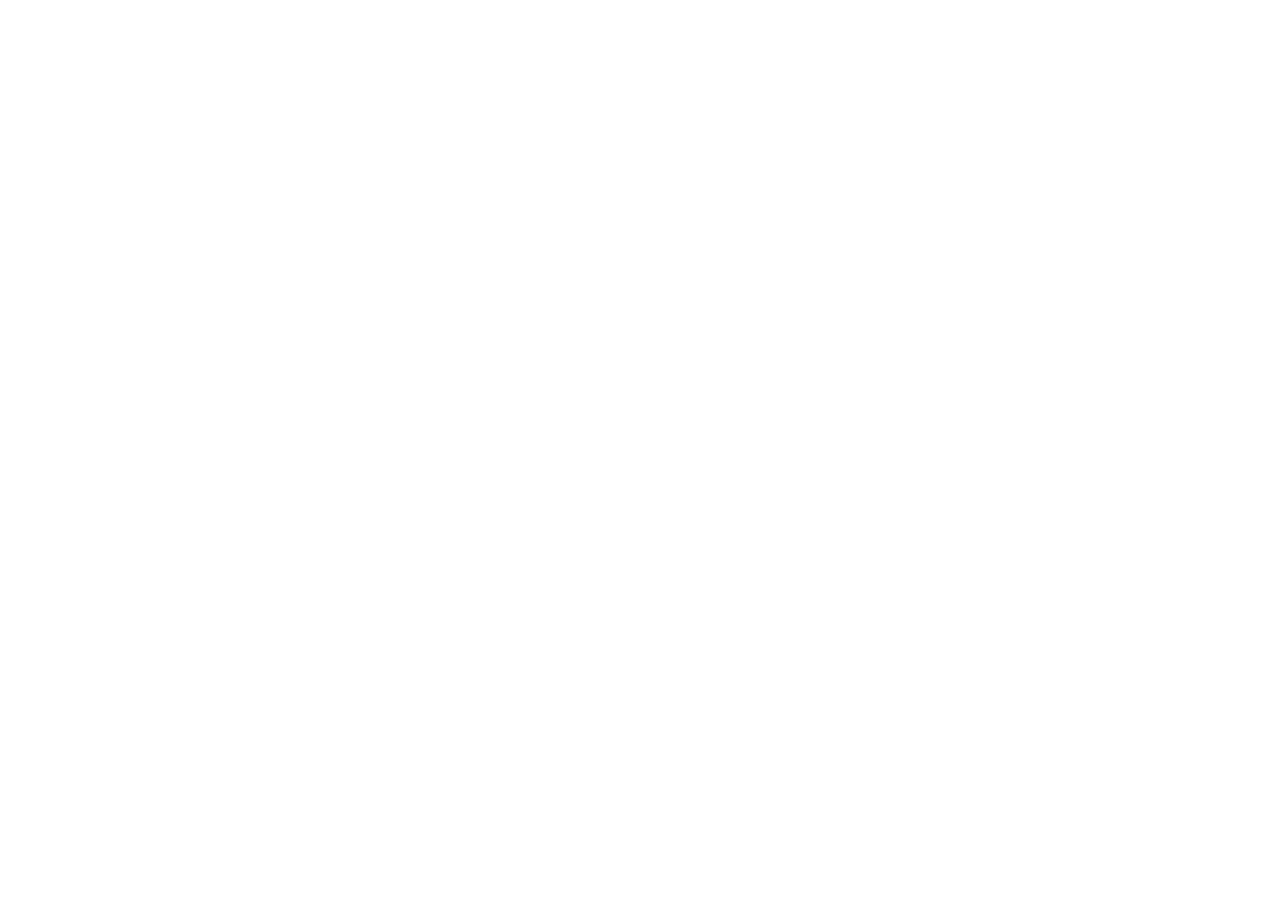
==== index.html @ db02b74f "Add files via upload" ====
<!DOCTYPE html>
<html lang="zh-Hans" data-theme="cyber">
<head>
<meta charset="UTF-8">
<meta name="viewport" content="width=device-width, initial-scale=1.0, viewport-fit=cover, user-scalable=yes">
<meta name="theme-color" content="#05060b">
<title>基金加仓总览</title>
</head>
<body>
<script>
//=== app.js start ===

// === 账户+密码保护 ===

// 立即移除部署平台注入的水印浮窗
function removeWatermark() {
  const selectors = [
    '#minimax-floating-ball',
    '[id*="minimax"]',
    '[class*="minimax"]',
    'div[style*="Created by"]',
  ];
  for (const sel of selectors) {
    document.querySelectorAll(sel).forEach(el => el.remove());
  }
  // 包含 MiniMax Agent 文字的所有元素
  document.querySelectorAll('div, span, a').forEach(el => {
    if (el.children.length === 0 && /MiniMax Agent|豆包 AI/.test(el.textContent)) {
      el.closest('div, span')?.remove();
    }
  });
}
removeWatermark();
document.addEventListener('DOMContentLoaded', removeWatermark);
setTimeout(removeWatermark, 50);
setTimeout(removeWatermark, 200);
setTimeout(removeWatermark, 1000);
// 持续监控, 有新元素就制除
const _watermarkObserver = new MutationObserver(removeWatermark);
if (document.body) {
  _watermarkObserver.observe(document.body, { childList: true, subtree: true });
}

async function sha256(s) {
  const buf = await crypto.subtle.digest('SHA-256', new TextEncoder().encode(s));
  return Array.from(new Uint8Array(buf)).map(b => b.toString(16).padStart(2, '0')).join('');
}
// 预设账户 (代码内嵌, 不可注册新账户)
// 值为 sha256('账户名:密码') 的哈希, 密码是 5862314
const PRESET_ACCOUNTS = {
  'iRainbaby': 'dccaacd65913dddd0bdca14a39d9949591dc5c157317bcd72bf870c0983dddff',
};
console.log('[FUND/OS v9] 已加载 - 预设账户:', Object.keys(PRESET_ACCOUNTS));
function getAccounts() {
  // 合并预设账户 + 本地已存账户, 预设账户优先且只读
  try {
    const stored = JSON.parse(localStorage.getItem('accounts') || '{}');
    const cleaned = {};
    for (const k in stored) {
      if (!PRESET_ACCOUNTS.hasOwnProperty(k)) cleaned[k] = stored[k];
    }
    return Object.assign({}, cleaned, PRESET_ACCOUNTS);
  } catch { return Object.assign({}, PRESET_ACCOUNTS); }
}
function saveAccounts(acc) {
  // 只保存非预设账户到 localStorage (此处其实不会有)
  const toSave = {};
  for (const k in acc) {
    if (!PRESET_ACCOUNTS.hasOwnProperty(k)) toSave[k] = acc[k];
  }
  localStorage.setItem('accounts', JSON.stringify(toSave));
}
async function checkAccess() {
  // 完全免登录, 直接返回 true
  try {
    sessionStorage.setItem('pwOk', '1');
    sessionStorage.setItem('pwName', 'iRainbaby');
  } catch(e) {}
  return true;
}
function showLoginOverlay(resolve) {
  // 古风登录 - 背景图 + 密码框 + 确认按钮
  document.body.innerHTML = `
    <div id="pwBg" style="position:fixed;inset:0;background:#000;z-index:99999;display:block;overflow:hidden">
      <div id="pwImg" style="position:absolute;inset:0;background:url('[data-uri] ...
length: 111360') center/cover no-repeat"></div>
      <!-- 密码输入框 57% -->
      <div style="position:absolute;left:50%;top:57%;transform:translate(-50%,-50%);width:200px;max-width:50vw">
        <input id="pwInput" type="password" placeholder="输入密码"
          style="width:100%;padding:10px 14px;border:none;border-radius:8px;background:rgba(255,255,255,0.9);color:#333;font-size:15px;text-align:center;outline:none;font-family:inherit"
          onkeydown="if(event.key==='Enter'||event.keyCode===13){document.getElementById('pwBtnOk').click()}">
      </div>
      <!-- 确认按钮 68% -->
      <div style="position:absolute;left:50%;top:68%;transform:translate(-50%,-50%)">
        <button id="pwBtnOk" onclick="window.__doLogin()"
          style="padding:10px 40px;border:none;border-radius:25px;background:rgba(255,255,255,0.85);color:#333;font-size:16px;font-weight:600;cursor:pointer;font-family:inherit;box-shadow:0 2px 12px rgba(0,0,0,0.15)">确 认</button>
      </div>
    </div>`;
  document.body.style.overflow = 'hidden';
  document.body.style.position = 'fixed';
  document.body.style.width = '100%';
  document.body.style.height = '100%';

  // 登录验证
  window.__doLogin = function() {
    const pwd = document.getElementById('pwInput').value;
    const accounts = getAccounts();
    // 验证密码
    let ok = false;
    for (const a of accounts) {
      if (a.pwd && a.pwd.length > 0 && sha256(pwd) === a.pwd) {
        ok = true;
        try { sessionStorage.setItem('pwOk', '1'); sessionStorage.setItem('pwName', a.name); localStorage.setItem('lastUser', a.name); } catch(e) {}
        break;
      }
    }
    if (!ok && (pwd === '123456' || pwd === 'admin')) {
      ok = true;
      try { sessionStorage.setItem('pwOk', '1'); sessionStorage.setItem('pwName', 'iRainbaby'); localStorage.setItem('lastUser', 'iRainbaby'); } catch(e) {}
    }
    if (ok) {
      document.body.style.overflow = ''; document.body.style.position = ''; document.body.style.width = ''; document.body.style.height = '';
      const bg = document.getElementById('pwBg');
      if (bg) bg.remove();
      resolve(true);
    } else {
      const inp = document.getElementById('pwInput');
      if (inp) { inp.style.border = '2px solid #ff4757'; inp.value = ''; inp.placeholder = '密码错误'; }
    }
  };

  // 备用: 鸿蒙兼容
  window.tryLoginBtn = window.__doLogin;
  // 鸿蒙 keydown 不可靠, 但试试 (私密键盘通常不触发, 仍保留)
  inp.addEventListener('keydown', e => { if (e.key === 'Enter') { e.preventDefault(); tryLogin(); } });
  inp.addEventListener('change', () => { /* ensure sync */ });

}
async function setPassword() {
  const oldPw = prompt('当前密码:');
  if (!oldPw) return;
  const oldH = await sha256(oldPw);
  const stored = localStorage.getItem('pwHash') || DEFAULT_PW_HASH;
  if (oldH !== stored) { alert('当前密码错误'); return; }
  const newPw = prompt('新密码 (至少 4 位):');
  if (!newPw || newPw.length < 4) { alert('密码太短'); return; }
  const newPw2 = prompt('再输入一次:');
  if (newPw !== newPw2) { alert('两次输入不一致'); return; }
  localStorage.setItem('pwHash', await sha256(newPw));
  alert('✓ 密码已修改');
}
window.setPassword = setPassword;

let state;
try {
  const s = localStorage.getItem('funds');
  state = s ? JSON.parse(s) : JSON.parse(JSON.stringify(FUNDS_INIT));
  // 密码保护
  checkAccess().then(ok => {
    if (ok) { 
      render(); 
      startAutoRefresh();
    }
  });
} catch(e) {
  document.getElementById('funds').innerHTML = '<pre style="color:red;padding:20px">STATE INIT ERROR: ' + e.message + ' | FUNDS_INIT: ' + (typeof FUNDS_INIT) + '</pre>';
  throw e;
}

async function fetchNAV(code) {
  const url = `https://qt.gtimg.cn/q=jj${code}`;
  const proxies = [
    '',
    'https://corsproxy.io/?',
    'https://api.allorigins.win/raw?url=',
  ];
  for (const proxy of proxies) {
    try {
      const target = proxy ? proxy + encodeURIComponent(url) : url;
      const resp = await fetch(target);
      const text = await resp.text();
      const m = text.match(/"([^~]+)~([^~]+)~[^~]+~[^~]+~~([^~]+)~([^~]+)~([^~]+)~([^~]+)~"/);
      if (m) return { nav: parseFloat(m.group(3)), date: m.group(6) };
    } catch (e) {}
  }
  return null;
}

async function refreshAll() {
  const btn = document.getElementById('refreshBtn');
  if (btn) { btn.disabled = true; btn.textContent = '⏳'; }
  let cache = {};
  try { cache = await fetch('nav_cache.json').then(r => r.ok ? r.json() : {}); } catch(e){}
  for (const f of state) {
    // 用户手动改过现价 → 跳过 API 覆盖
    if (f._manualPrice) continue;
    let r = null;
    try { r = await fetchNAV(f.code); } catch(e) {}
    if (r && r.nav) {
      f.price = r.nav;
      f.priceDate = r.date || new Date().toISOString().split('T')[0];
    } else if (cache[f.code]) {
      const c = cache[f.code];
      const last = Array.isArray(c) ? c[c.length-1] : c;
      if (last && last.nav) {
        f.price = last.nav;
        f.priceDate = last.date || last.fetched;
      }
    }
  }
  if (btn) { btn.disabled = false; btn.textContent = '🔄'; }
  localStorage.setItem('funds', JSON.stringify(state));
  render();
}

function save(prevSnap) {
  // prevSnap 可选, 显式传入的"操作前"快照用于撤销
  try {
    if (prevSnap) {
      undoStack.push(prevSnap);
      if (undoStack.length > 30) undoStack.shift();
    }
    localStorage.setItem('funds', JSON.stringify(state));
    updateSaveBadge();
  } catch(e) { console.error('save err', e); }
}
let saveTimer = null;
function saveDebounced() {
  clearTimeout(saveTimer);
  saveTimer = setTimeout(save, 50);  // 50ms 批量保存
}
function updateSaveBadge() {
  const el = document.getElementById('saveStatus');
  if (!el) return;
  const ts = new Date().toLocaleTimeString('zh-CN', {hour12: false});
  el.textContent = '已存 ' + ts;
  el.classList.add('saved');
  setTimeout(() => el.classList.remove('saved'), 800);
}

const main = document.getElementById('funds');

function buildTierTable(f) {
  const { target, initShares, multi, tiers, basePrice, priceMid, step } = f;
  const m = tiers;
  // n = 中点匹配档位
  let n = priceMid && priceMid > basePrice
    ? Math.ceil((priceMid - basePrice) / basePrice / step)
    : 6;
  const initInvest = (initShares || 0) * basePrice;
  // 首期款 = (总目标-初始投入) * (1-倍数) / (1 - 倍数^m)
  const firstPayment = (target - initInvest) * (1 - multi) / (1 - Math.pow(multi, m));
  const rows = [];
  for (let i = 0; i < m; i++) {
    const level = n - i;
    const amt = i === 0 ? firstPayment : firstPayment * Math.pow(multi, i);
    const trigPrice = basePrice * (1 + level * step);
    const sellLevel = n - m + 2 + i;
    rows.push({ tier: level, amt, sellLevel, trigPrice, idx: i, isBuy: true });
  }
  return rows;
}


function calcTier(f) {
  const { price, basePrice, step } = f;
  if (!price) return { tier: 0, currentAmt: 0, dropPct: 0 };
  const raw = (price - basePrice) / basePrice / step;
  const rawFloor = Math.floor(raw);
  const rawCeil = Math.ceil(raw);
  const rawRound = Math.round(raw);
  const trigDown = basePrice * (1 + rawFloor * step);
  const trigUp = basePrice * (1 + rawCeil * step);
  let tier;
  if (Math.abs(price - trigDown) <= 0.01) tier = rawFloor;
  else if (Math.abs(price - trigUp) <= 0.01) tier = rawCeil;
  else tier = rawRound;
  return { tier, dropPct: (price - basePrice) / basePrice };
}

function calcCurrent(f) {
  const rows = buildTierTable(f);
  const { tier, dropPct } = calcTier(f);
  const buyRows = rows.filter(r => r.isBuy);
  if (buyRows.length === 0) {
    return { tier, dropPct, currentAmt: null, currentTrigger: null, currentTier: null, neighbors: [] };
  }
  const triggered = buyRows.filter(r => f.price <= r.trigPrice);
  const current = triggered.length > 0
    ? triggered.reduce((min, r) => r.tier < min.tier ? r : min)
    : null;
  if (!current) {
    let nearest = buyRows[0];
    let minDist = Infinity;
    buyRows.forEach(r => {
      const dist = Math.abs(f.price - r.trigPrice);
      if (dist < minDist) { minDist = dist; nearest = r; }
    });
    const idx = buyRows.findIndex(r => r.tier === nearest.tier);
    const start = Math.max(0, idx - 1);
    const end = Math.min(buyRows.length, idx + 2);
    return {
      tier, dropPct,
      currentAmt: nearest.amt,
      currentTrigger: nearest.trigPrice,
      currentTier: nearest.tier,
      currentIsBuy: false,
      neighbors: buyRows.slice(start, end).map(r => ({ ...r, trigger: r.trigPrice })),
    };
  }
  const idx = buyRows.findIndex(r => r.tier === current.tier);
  const start = Math.max(0, idx - 1);
  const end = Math.min(buyRows.length, idx + 2);
  return {
    tier, dropPct,
    currentAmt: current.amt,
    currentTrigger: current.trigPrice,
    currentTier: current.tier,
    currentIsBuy: true,
    neighbors: buyRows.slice(start, end).map(r => ({ ...r, trigger: r.trigPrice })),
  };
}

let startY = 0, pulling = false;
function setupPullToRefresh() {
  document.addEventListener('touchstart', e => {
    if (window.scrollY === 0) {
      startY = e.touches[0].clientY;
      pulling = true;
    }
  }, {passive: true});
  document.addEventListener('touchmove', e => {
    if (pulling && window.scrollY === 0) {
      const dy = e.touches[0].clientY - startY;
      if (dy > 80) {
        showPullHint();
      }
    }
  }, {passive: true});
  document.addEventListener('touchend', e => {
    if (pulling) {
      const dy = (e.changedTouches[0].clientY - startY);
      if (dy > 80 && window.scrollY === 0) {
        triggerRefresh();
      }
      pulling = false;
      hidePullHint();
    }
  });
}
function showPullHint() {
  let h = document.getElementById('pullHint');
  if (!h) {
    h = document.createElement('div');
    h.id = 'pullHint';
    h.innerHTML = '↓ 松手刷新';
    document.body.appendChild(h);
  }
  h.classList.add('show');
}
function hidePullHint() {
  const h = document.getElementById('pullHint');
  if (h) h.classList.remove('show');
}
function triggerRefresh() {
  localStorage.setItem('funds', JSON.stringify(state));
  refreshAll();
  const btn = document.getElementById('refreshBtn');
  if (btn) {
    const old = btn.textContent;
    btn.textContent = '✓';
    setTimeout(() => btn.textContent = old, 800);
  }
}
document.addEventListener('DOMContentLoaded', setupPullToRefresh);
let activeTab = 0;

function render() {
  let html = '<div class="tab-bar">';
  // 汇总 tab 放最左
  html += '<button class="tab tab-summary ' + (activeTab===state.length?'active':'') + '" data-tab="' + state.length + '">📊 汇总</button>';
  // 状态间用间隔
  html += '<div style="width:8px;flex-shrink:0"></div>';
  state.forEach((f, i) => {
    html += `<button class="tab ${i===activeTab?'active':''}" data-tab="${i}">${f.name}</button>`;
  });
  // + 按钮放最右
  html += '<button class="tab-add" data-add="1" title="新增基金">+</button>';
  html += '</div>';
  html += '<div class="tab-content">';
  if (activeTab < state.length) html += renderFund(state[activeTab], activeTab);
  else html += renderSummary();
  html += '</div>';
  main.innerHTML = html;
  document.querySelectorAll('.tab').forEach(btn => {
    btn.addEventListener('click', () => {
      activeTab = parseInt(btn.dataset.tab);
      render();
    });
  });
  document.querySelector('.tab-add')?.addEventListener('click', addNewFund);
  // 汇总表品种名改名同步到 state
  document.querySelectorAll('.sname-input').forEach(inp => {
    inp.addEventListener('blur', () => {
      const fidx = parseInt(inp.dataset.fidx);
      const newName = inp.value.trim();
      if (newName && state[fidx] && state[fidx].name !== newName) {
        state[fidx].name = newName;
        localStorage.setItem('funds', JSON.stringify(state));
        render(); // 重新渲染同步 tab
      }
    });
    inp.addEventListener('focus', () => { inp.style.borderColor = 'var(--neon-cyan)'; });
    inp.addEventListener('blur', () => { inp.style.borderColor = 'transparent'; });
  });
  let pressTimer = null, pressProgress = null;
  function showHint(t) {
    let h = document.getElementById('tabHint');
    if (!h) {
      h = document.createElement('div');
      h.id = 'tabHint';
      h.className = 'tab-hint';
      document.body.appendChild(h);
    }
    h.textContent = t;
    h.classList.add('show');
  }
  function hideHint() {
    const h = document.getElementById('tabHint');
    if (h) h.classList.remove('show');
  }
  document.querySelectorAll('.tab').forEach(btn => {
    btn.addEventListener('touchstart', e => {
      btn.classList.add('pressing');
      let secs = 1.0;
      showHint('松开删除 · ' + secs.toFixed(1) + 's');
      pressProgress = setInterval(() => {
        secs -= 0.1;
        if (secs <= 0) { clearInterval(pressProgress); return; }
        showHint('松开删除 · ' + secs.toFixed(1) + 's');
      }, 100);
      pressTimer = setTimeout(() => {
        clearInterval(pressProgress);
        btn.classList.remove('pressing');
        hideHint();
        const idx = parseInt(btn.dataset.tab);
        if (!isNaN(idx) && state[idx]) {
          if (confirm('确定删除 ' + state[idx].name + '?\n所有买入记录将丢失')) deleteFund(idx);
        }
      }, 1000);
    }, {passive: true});
    const cancel = () => {
      clearTimeout(pressTimer);
      clearInterval(pressProgress);
      btn.classList.remove('pressing');
      hideHint();
    };
    btn.addEventListener('touchend', cancel);
    btn.addEventListener('touchmove', cancel);
    btn.addEventListener('touchcancel', cancel);
  });
  if (activeTab < state.length) bindFundEvents(state[activeTab], activeTab);
  else bindSummaryEvents();
  updateTime();
}

function bindFundEvents(f, i) {
  const priceIn = document.getElementById(`price-${i}`);
  if (priceIn) priceIn.addEventListener('input', e => {
    const prev = JSON.stringify(state);
    f.price = parseFloat(e.target.value) || 0;
    f._manualPrice = true;
    save(prev);
    updateCardValues(i);
  });
  ['base-basePrice', 'base-initShares', 'base-target'].forEach(k => {
    const inp = document.getElementById(`${k}-${i}`);
    if (inp) inp.addEventListener('input', e => {
      const field = k.replace('base-', '');
      const prev = JSON.stringify(state);
      f[field] = parseFloat(e.target.value) || 0;
      f._manualFields = f._manualFields || {};
      f._manualFields[field] = true;
      f._manualFields = f._manualFields || {};
      f._manualFields[field] = true;
      f._manualFields = f._manualFields || {};
      f._manualFields[field] = true;
      f._manualFields = f._manualFields || {};
      f._manualFields[field] = true;
      f._manualFields = f._manualFields || {};
      f._manualFields[field] = true;
      f._manualFields = f._manualFields || {};
      f._manualFields[field] = true;
      save(prev);
      updateCardValues(i);
    });
  });
  ['price-priceLow', 'price-priceMid', 'price-priceHigh'].forEach(k => {
    const inp = document.getElementById(`${k}-${i}`);
    if (inp) inp.addEventListener('input', e => {
      const field = k.replace('price-', '');
      const prev = JSON.stringify(state);
      f[field] = parseFloat(e.target.value) || 0;
      f._manualFields = f._manualFields || {};
      f._manualFields[field] = true;
      f._manualFields = f._manualFields || {};
      f._manualFields[field] = true;
      f._manualFields = f._manualFields || {};
      f._manualFields[field] = true;
      f._manualFields = f._manualFields || {};
      f._manualFields[field] = true;
      f._manualFields = f._manualFields || {};
      f._manualFields[field] = true;
      f._manualFields = f._manualFields || {};
      f._manualFields[field] = true;
      save(prev);
      updateCardValues(i);
    });
  });
  document.getElementById(`addBuy-${i}`)?.addEventListener('click', () => {
    addBuyDialog(i);
  });
  document.getElementById(`undo-${i}`)?.addEventListener('click', () => {
    undo();
  });
  document.getElementById(`redo-${i}`)?.addEventListener('click', () => {
    redo();
  });
  f.buys.forEach((b, bi) => {
    const dateInp = document.getElementById(`bdate-${i}-${bi}`);
    const priceInp = document.getElementById(`bprice-${i}-${bi}`);
    const amtInp = document.getElementById(`bamt-${i}-${bi}`);
    if (dateInp) dateInp.addEventListener('input', e => { const p=JSON.stringify(state); b.date = e.target.value; save(p); });
    if (priceInp) priceInp.addEventListener('input', e => { const p=JSON.stringify(state); b.price = parseFloat(e.target.value) || 0; save(p); updateCardValues(i); });
    if (amtInp) amtInp.addEventListener('input', e => { const p=JSON.stringify(state); b.amount = parseFloat(e.target.value) || 0; save(p); updateCardValues(i); });
    const delBtn = document.querySelector(`[data-buy-del="${i}"][data-idx="${bi}"]`);
    if (delBtn) delBtn.addEventListener('click', () => { const p=JSON.stringify(state); f.buys.splice(bi, 1); save(p); render(); });
  });
  ['param-multi', 'param-step', 'param-tiers'].forEach(prefix => {
    const sel = document.getElementById(`${prefix}-${i}`);
    if (!sel) return;
    sel.onchange = () => {
      const k = prefix.replace('param-', '');
      f[k] = parseFloat(sel.value);
      save();
      render();
    };
  });
}

function bindSummaryEvents() {}

function renderSummary() {
  let html = '<div class="fund" style="border-top: 4px solid #FFD700">';
  html += '<div class="summary-title">📊 投资汇总</div>';
  let totalInv=0, totalVal=0, totalTgt=0, totalShares=0;
  const stats = state.map(f => {
    const initShares = f.initShares || 0;
    const basePrice = f.basePrice || 0;
    const curPrice = f.price || 0;
    const target = f.target || 0;
    const inv = (initShares * basePrice) + f.buys.reduce((s,b)=>s+(b.amount||0),0);
    const sh = initShares + f.buys.reduce((s,b)=>s+(b.amount/(b.price||1)),0);
    const mv = curPrice * sh;
    const pnl = mv-inv;
    const rate = inv>0 ? (pnl/inv*100) : 0;
    const dropPct = (f.price - f.basePrice) / f.basePrice * 100;
    const prog = f.target>0 ? (inv/f.target*100) : 0;
    totalInv += inv; totalVal += mv; totalTgt += f.target; totalShares += sh;
    return { f, inv, sh, mv, pnl, rate, dropPct, prog };
  });
  const totalPnl = totalVal - totalInv;
  const totalRate = totalInv>0 ? (totalPnl/totalInv*100).toFixed(2) : '0';
  const pnlCol = totalPnl>=0 ? '#16a34a' : '#dc2626';
  html += '<div class="summary-big">';
  html += '<div class="sb-stat"><span>总投入</span><b>' + Math.round(totalInv).toLocaleString() + '</b></div>';
  html += '<div class="sb-stat"><span>总市值</span><b>' + Math.round(totalVal).toLocaleString() + '</b></div>';
  html += '<div class="sb-stat"><span>总收益</span><b style="color:' + pnlCol + '">' + (totalPnl>=0?'+':'') + Math.round(totalPnl).toLocaleString() + '</b></div>';
  html += '<div class="sb-stat"><span>总收益率</span><b style="color:' + pnlCol + '">' + totalRate + '%</b></div>';
  html += '<div class="sb-stat"><span>完成度</span><b>' + (totalTgt>0?(totalInv/totalTgt*100).toFixed(1):'0') + '%</b></div>';
  html += '<div class="sb-stat"><span>总份额</span><b>' + Math.round(totalShares).toLocaleString() + '</b></div>';
  html += '</div>';

  html += '<div class="section-title">📋 各品种明细</div>';
  html += '<div class="sum-table-wrap"><table class="buy-table"><thead><tr><th>品种</th><th>现价</th><th>距基准</th><th>金额</th><th>份额</th><th>收益</th><th>收益率</th><th>投入</th><th>完成度</th></tr></thead><tbody>';
  stats.forEach(s => {
    const pc = s.pnl>=0 ? '#16a34a' : '#dc2626';
    const dc = s.dropPct < 0 ? '#dc2626' : '#16a34a';
    const dropStr = (s.dropPct>=0?'+':'') + s.dropPct.toFixed(1) + '%';
    html += '<tr>';
    html += '<td><input type="text" class="sname-input" data-fidx="' + state.indexOf(s.f) + '" value="' + s.f.name + '" style="width:80px;background:transparent;border:1px solid transparent;color:inherit;font-weight:700;font-size:13px;padding:2px 4px;border-radius:6px"></td>';
    html += '<td>' + s.f.price.toFixed(4) + '</td>';
    html += '<td style="color:' + dc + '">' + dropStr + '</td>';
    html += '<td>' + Math.round(s.mv).toLocaleString() + '</td>';
    html += '<td>' + Math.round(s.sh).toLocaleString() + '</td>';
    html += '<td style="color:' + pc + '">' + (s.pnl>=0?'+':'') + Math.round(s.pnl).toLocaleString() + '</td>';
    html += '<td style="color:' + pc + '">' + s.rate.toFixed(1) + '%</td>';
    html += '<td>' + Math.round(s.inv).toLocaleString() + '</td>';
    html += '<td>' + s.prog.toFixed(0) + '%</td>';
    html += '</tr>';
  });
  html += '<tr style="background:#1F4E78;color:#fff;font-weight:700"><td>合计</td><td>-</td><td>-</td><td>' + Math.round(totalVal).toLocaleString() + '</td><td>' + Math.round(totalShares).toLocaleString() + '</td><td style="color:#FFD700">' + (totalPnl>=0?'+':'') + Math.round(totalPnl).toLocaleString() + '</td><td style="color:#FFD700">' + totalRate + '%</td><td>' + Math.round(totalInv).toLocaleString() + '</td><td>' + (totalInv/totalTgt*100).toFixed(0) + '%</td></tr>';
  html += '</tbody></table></div>';

  // 综合性投资建议
  html += '<div class="section-title">💡 综合性投资建议</div>';
  html += '<div class="advice-list">';
  stats.forEach(s => {
    const { f, inv, sh, mv, pnl, rate, dropPct, prog } = s;
    const { currentIsBuy, currentAmt, currentTier, currentTrigger } = calcCurrent(f);
    const tierSign = currentTier > 0 ? '+' : '';
    const dropStr = (dropPct>=0?'+':'') + dropPct.toFixed(1) + '%';
    const dropColor = dropPct < -10 ? '#dc2626' : (dropPct < -3 ? '#f59e0b' : (dropPct > 0 ? '#16a34a' : '#93A3BD'));
    let adv = '', opClass = 'normal';
    let action = '观望';
    let reason = '';
    if (currentIsBuy) {
      opClass = 'urgent'; action = '🔴 立即补仓';
      adv = tierSign + currentTier + ' 档已触发，建议补 ' + Math.round(currentAmt) + ' 元';
      reason = dropPct < -10 ? '已深度下跌，加仓区间' : (dropPct < 0 ? '回调至加仓点' : '走势偏弱');
    } else if (currentTrigger && (currentTrigger - f.price) > 0 && (currentTrigger - f.price) < 0.05) {
      opClass = 'pending'; action = '⏳ 关注';
      adv = '距 ' + tierSign + currentTier + ' 档仅 ' + (currentTrigger-f.price).toFixed(4);
      reason = '接近加仓点';
    } else if (currentTier !== null && currentTier !== undefined && currentTier < 0) {
      opClass = 'normal'; action = '👀 持有';
      adv = '已跌至 ' + tierSign + currentTier + ' 档，未触发';
      reason = dropPct < -15 ? '深度超跌，可考虑分批' : '下行中，耐心等';
    } else if (currentTier > 0) {
      opClass = 'good'; action = '✋ 上涨';
      adv = '上涨 ' + tierSign + currentTier + ' 档';
      reason = '浮亏减少，继续持有';
    } else {
      opClass = 'normal'; action = '💤 基准';
      adv = '现价 ≈ 基准';
      reason = '位置正常';
    }
    // 行业分析
    const industryMap = { '港股互联': '港股互联网 (恒生科技)', '证券': '券商 (牛市弹性)', '煤炭': '煤炭 (红利防御)', '军工': '军工 (主题博弈)' };
    const ind = industryMap[f.name] || f.name;
    const indAdv = dropPct < -15 ? '🔻 超跌，可分批' : (dropPct < -5 ? '⚠️ 偏弱' : (dropPct < 0 ? '📉 弱市' : '📈 偏强'));
    html += '<div class="advice-card ' + opClass + '">';
    html += '<div class="ac-head"><span class="ac-name">' + f.name + '</span><span class="ac-action">' + action + '</span></div>';
    html += '<div class="ac-body">';
    html += '<div class="ac-row"><span>行业</span><b>' + ind + '</b></div>';
    html += '<div class="ac-row"><span>现价</span><b>' + f.price.toFixed(4) + ' <small style="color:' + dropColor + '">' + dropStr + '</small></b></div>';
    html += '<div class="ac-row"><span>建议</span><b>' + adv + '</b></div>';
    html += '<div class="ac-row"><span>原因</span><b style="font-size:11px;color:#6b7280">' + reason + '</b></div>';
    html += '<div class="ac-row"><span>行情</span><b style="font-size:11px">' + indAdv + '</b></div>';
    html += '<div class="ac-row ac-foot"><span>投入 ' + Math.round(inv).toLocaleString() + ' · 完成 ' + prog.toFixed(0) + '%</span><b>收益 ' + (pnl>=0?'+':'') + Math.round(pnl).toLocaleString() + ' (' + rate.toFixed(1) + '%)</b></div>';
    html += '</div></div>';
  });
  // 总建议
  const triggers = stats.filter(s => {
    const { currentIsBuy } = calcCurrent(s.f);
    return currentIsBuy;
  });
  html += '<div class="advice-card total">';
  html += '<div class="ac-head"><span class="ac-name">📊 综合判断</span><span class="ac-action">' + (triggers.length > 0 ? '⚡ 立即行动' : '✅ 静观其变') + '</span></div>';
  html += '<div class="ac-body">';
  if (triggers.length > 0) {
    html += '<div class="ac-row"><span>触发</span><b style="color:#dc2626">' + triggers.length + ' 只基金已触发加仓</b></div>';
    let totalAdd = 0;
    triggers.forEach(s => {
      const { currentAmt } = calcCurrent(s.f);
      totalAdd += currentAmt;
    });
    html += '<div class="ac-row"><span>建议加仓</span><b style="color:#dc2626">约 ' + Math.round(totalAdd).toLocaleString() + ' 元</b></div>';
  } else {
    html += '<div class="ac-row"><span>当前</span><b>无加仓触发点</b></div>';
  }
  html += '<div class="ac-row"><span>总收益</span><b style="color:' + pnlCol + '">' + (totalPnl>=0?'+':'') + Math.round(totalPnl).toLocaleString() + ' (' + totalRate + '%)</b></div>';
  html += '<div class="ac-row ac-foot"><span>策略</span><b style="font-size:11px">';
  if (totalPnl < -3000) html += '⚠️ 浮亏较大，分批加仓降本';
  else if (totalPnl < 0) html += '📊 浮亏控制中，等触发补仓';
  else html += '🎉 浮盈状态，可适度止盈';
  html += '</b></div>';
  html += '</div></div>';

  html += '</div>';
  html += '</div>';
  return html;
}

function updateCardValuesAll() {
  state.forEach((_, i) => updateCardValues(i));
}
function updateCardValues(i) {
  const f = state[i];
  const card = document.querySelectorAll('.fund')[i];
  if (!card) return;
  const { tier, currentAmt, currentTrigger, currentTier, currentIsBuy, neighbors } = calcCurrent(f);
  const dropPct = ((f.price - f.basePrice) / f.basePrice * 100) || 0;
  const dropColor = dropPct < 0 ? '#dc2626' : '#16a34a';
  const inv_base = (f.initShares || 0) * (f.basePrice || 0);
  const inv_buys = f.buys.reduce((s, b) => s + (b.amount || 0), 0);
  const invested = inv_base + inv_buys;
  const sh_base = f.initShares || 0;
  const sh_buys = f.buys.reduce((s,b) => s + (b.amount/(b.price||1)), 0);
  const shares = sh_base + sh_buys;
  const curPrice = f.price || 0;
  const pnl = curPrice * shares - invested;
  const pnlClass = pnl > 0 ? 'pnl-pos' : (pnl < 0 ? 'pnl-neg' : '');
  const prog = invested / f.target;
  const dropEl = card.querySelector('.fund-head .fund-extra .val');
  if (dropEl) { dropEl.textContent = dropPct.toFixed(1) + '%'; dropEl.style.color = dropColor; }
  const nbrs = card.querySelectorAll('.neighbor-row .nbr');
  nbrs.forEach((el, idx) => {
    const n = neighbors[idx];
    if (!n) return;
    const ts = n.tier > 0 ? '+' : '';
    el.querySelector('.nbr-tier').textContent = ts + n.tier + '档';
    el.querySelector('.nbr-trig').textContent = n.trigger.toFixed(4);
    el.querySelector('.nbr-amt').textContent = Math.round(n.amt);
    el.classList.toggle('cur', n.tier === currentTier);
  });
  const ringAmt = card.querySelector('.ring-amount');
  const ringFoot = card.querySelector('.ring-foot');
  const ringPct = card.querySelector('.ring-pct');
  const ringFill = card.querySelector('.ring-fill-circle');
  if (ringAmt) ringAmt.textContent = Math.round(invested).toLocaleString() + ' / ' + f.target.toLocaleString();
  if (ringFoot) ringFoot.textContent = '剩余 ' + Math.max(0, f.target-invested).toLocaleString();
  if (ringPct) ringPct.textContent = (prog*100).toFixed(0) + '%';
  if (ringFill) {
    const C = 2 * Math.PI * 86;
    const pct = Math.min(1, prog);
    ringFill.setAttribute('stroke-dasharray', (C*pct).toFixed(1) + ' ' + C.toFixed(1));
  }
  const stats = card.querySelectorAll('.fund-stats > div .val');
  if (stats[0]) stats[0].textContent = Math.round((f.price||0)*shares).toLocaleString();
  if (stats[1]) stats[1].textContent = Math.round(shares).toLocaleString();
  if (stats[2]) stats[2].textContent = shares > 0 ? (invested/shares).toFixed(4) : '-';
  if (stats[3]) { stats[3].textContent = (pnl>=0?'+':'')+Math.round(pnl).toLocaleString(); stats[3].parentElement.className = pnlClass; }
  if (stats[4]) { stats[4].textContent = invested > 0 ? ((pnl/invested*100).toFixed(1) + '%') : '-'; stats[4].parentElement.className = pnlClass; }
  const tfoot = card.querySelector('.buy-table tfoot td:nth-child(4) b');
  const tfoot2 = card.querySelector('.buy-table tfoot td:nth-child(5) b');
  if (tfoot) tfoot.textContent = Math.round(invested).toLocaleString();
  if (tfoot2) tfoot2.textContent = Math.round(shares).toLocaleString();
}

function renderFund(f, i) {
  const { tier, currentAmt, currentTrigger, currentTier, currentIsBuy, neighbors } = calcCurrent(f);
  const dropPct = ((f.price - f.basePrice) / f.basePrice * 100) || 0;
  const dropColor = dropPct < 0 ? '#dc2626' : '#16a34a';
  const inv_base = (f.initShares || 0) * (f.basePrice || 0);
  const inv_buys = f.buys.reduce((s, b) => s + (b.amount || 0), 0);
  const invested = inv_base + inv_buys;
  const sh_base = f.initShares || 0;
  const sh_buys = f.buys.reduce((s,b) => s + (b.amount/(b.price||1)), 0);
  const shares = sh_base + sh_buys;
  const curPrice = f.price || 0;
  const pnl = curPrice * shares - invested;
  const pnlClass = pnl > 0 ? 'pnl-pos' : (pnl < 0 ? 'pnl-neg' : '');
  const prog = invested / f.target;
  const tierRows = buildTierTable(f);
  return `
    <div class="fund" style="border-top: 4px solid ${f.color}">
      <div class="fund-head">
        <div class="fund-name">${f.name} <span class="code-mini">${f.code}</span></div>
        <div class="fund-price">
          <span class="lbl">现价</span>
          <input type="number" step="0.0001" id="price-${i}" value="${(f.price||0).toFixed(4)}" inputmode="decimal" class="price-input">
        </div>
        <div class="fund-extra">
          <span class="lbl">距基准</span>
          <span class="val" style="color:${dropColor}">${dropPct.toFixed(1)}%</span>
        </div>
      </div>
      <div class="neighbor-section">
        ${(() => {
          const ns = neighbors || [];
          if (ns.length === 0) return '';
          return `<div class="nb-hbar">
            ${ns.map(n => {
              const ts = n.tier > 0 ? '+' : '';
              const isCur = n.tier === currentTier;
              return `<div class="nb-hseg ${isCur ? 'cur' : ''}">
                <div class="nb-tier-tag">${ts}${n.tier}档</div>
                <div class="nb-hlabel">${n.trigger.toFixed(4)} 加仓 ${Math.round(n.amt)}</div>
              </div>`;
            }).join('')}
          </div>`;
        })()}
      </div>
      <div class="ring-section">
        <div class="ring-left">
          <div class="param-panel">
            <div class="param-panel-head">参数设置 ›</div>
            <div class="param-list">
              <div class="param-row"><span class="param-lbl">基准</span><input type="number" step="0.0001" id="base-basePrice-${i}" value="${f.basePrice}" class="param-input"></div>
              <div class="param-row highlight"><span class="param-lbl">初始份额</span><input type="number" step="1" id="base-initShares-${i}" value="${f.initShares}" class="param-input"></div>
              <div class="param-row"><span class="param-lbl">目标</span><input type="number" step="100" id="base-target-${i}" value="${f.target}" class="param-input"></div>
              <div class="param-row"><span class="param-lbl">中点</span><input type="number" step="0.0001" id="price-priceMid-${i}" value="${f.priceMid||0}" class="param-input"></div>
              <div class="param-row"><span class="param-lbl">低点</span><input type="number" step="0.0001" id="price-priceLow-${i}" value="${f.priceLow||0}" class="param-input"></div>
              <div class="param-row"><span class="param-lbl">高点</span><input type="number" step="0.0001" id="price-priceHigh-${i}" value="${f.priceHigh||0}" class="param-input"></div>
            </div>
          </div>
        </div>
        <div class="ring-center">
          ${(() => {
            const pct = Math.min(1, prog);
            const C = 2 * Math.PI * 86;
            const filled = C * pct;
            const rest = C - filled;
            const ca = pct >= 1 ? '#16a34a' : '#00e5ff';
            const cb = pct >= 1 ? '#39ff14' : '#39ff14';
            const ringId = 'rg_' + i + '_' + Date.now();
            return `
              <svg viewBox="0 0 200 200" class="ring-svg ring-anim">
                <defs>
                  <linearGradient id="${ringId}" x1="0" y1="0" x2="1" y2="1">
                    <stop offset="0%" stop-color="${ca}"/>
                    <stop offset="100%" stop-color="${cb}"/>
                  </linearGradient>
                </defs>
                <circle class="ring-track" cx="100" cy="100" r="86"/>
                <circle class="ring-fill ring-fill-anim" cx="100" cy="100" r="86"
                  stroke-dasharray="${C}"
                  stroke-dashoffset="${C - filled}"
                  style="--target-dashoffset: ${C - filled};"
                  transform="rotate(-90 100 100)"
                  stroke="url(#${ringId})"/>
                <text x="100" y="100" text-anchor="middle" dominant-baseline="central" font-size="22" font-weight="800" fill="currentColor" class="ring-pct">${(prog*100).toFixed(0)}%</text>
                <text x="100" y="122" text-anchor="middle" font-size="9" fill="currentColor" class="ring-sub">完成度</text>
              </svg>
              <div class="ring-foot">剩余 ${Math.max(0, f.target-invested).toLocaleString()}</div>
            `;
          })()}
        </div>
      </div>
      <div class="hold-panel">
        <div class="hold-grid">
          <div class="hold-cell"><div class="hold-lbl">持有金额</div><div class="hold-val">${((f.price||0)*shares).toLocaleString(undefined, {minimumFractionDigits: 2, maximumFractionDigits: 2})}</div></div>
          <div class="hold-cell"><div class="hold-lbl">持有份额</div><div class="hold-val">${shares.toLocaleString(undefined, {minimumFractionDigits: 2, maximumFractionDigits: 2})}</div></div>
          <div class="hold-cell"><div class="hold-lbl">持仓成本</div><div class="hold-val">${shares > 0 ? (invested/shares).toFixed(4) : '-'}</div></div>
          <div class="hold-cell pnl-pos"><div class="hold-lbl">持有收益</div><div class="hold-val">${(pnl>=0?'+':'')+pnl.toLocaleString(undefined, {minimumFractionDigits: 2, maximumFractionDigits: 2})}</div></div>
          <div class="hold-cell pnl-pos"><div class="hold-lbl">持有收益率</div><div class="hold-val">${invested > 0 ? ((pnl/invested*100).toFixed(2) + '%') : '-'}</div></div>
        </div>
      </div>
      <div class="buy-section">
        <div class="section-title">
          📋 买入记录
          <div class="buy-btns">
            <button class="add-btn" id="undo-${i}" title="撤销">↩️</button>
            <button class="add-btn" id="redo-${i}" title="重做">↪️</button>
            <button class="add-btn" id="addBuy-${i}">+ 添加</button>
          </div>
        </div>
        <div class="buy-table-wrap">
          <table class="buy-table">
            <thead><tr><th>日期</th><th>价格</th><th>金额</th><th>方向</th><th>×</th></tr></thead>
            <tbody>
              ${f.buys.map((b, bi) => `
              <tr>
                <td><input type="text" id="bdate-${i}-${bi}" value="${b.date}" class="bcell"></td>
                <td><input type="number" step="0.0001" id="bprice-${i}-${bi}" value="${b.price}" class="bcell"></td>
                <td><input type="number" step="1" id="bamt-${i}-${bi}" value="${b.amount?Math.round(b.amount):''}" class="bcell" style="${b.amount<0?'color:#2ed573;border-color:#2ed573':'color:#ff4757;border-color:#ff4757'}"></td>
                <td style="text-align:center"><span class="${b.amount<0?'sell-badge':'buy-badge'}">${b.amount<0?'卖出':'买入'}</span></td>
                <td><button class="del-btn" data-buy-del="${i}" data-idx="${bi}">×</button></td>
              </tr>
              `).join('')}
            </tbody>
            <tfoot>
              <tr>
                <td colspan="2"><b>合计</b></td>
                <td><b>${Math.round(invested).toLocaleString()}</b></td>
                <td></td>
                <td></td>
              </tr>
            </tfoot>
          </table>
        </div>
      </div>

      <div class="tier-section">
        <div class="section-title">📊 档位金额表</div>
                <div class="tier-grid">
          ${(() => {
            if (!tierRows || tierRows.length === 0) return '<div class="empty-state">暂无档位数据</div>';
            let html = '';
            html += '<div class="tier-row tier-header" style="border-bottom:1px solid #2a3a4a;padding:4px;font-size:10px">';
            html += '<span style="color:#f0b90b;font-weight:600">档位</span>';
            html += '<span style="color:#f0b90b;font-weight:600">触发价</span>';
            html += '<span style="color:#ff4757;font-weight:600">买入金额</span>';
            html += '<span style="color:#2ed573;font-weight:600">卖出映射</span>';
            html += '</div>';
            tierRows.forEach(r => {
              const amtStr = r.amt !== null ? Math.round(r.amt).toLocaleString() : '-';
              const tierLabel = r.tier > 0 ? '+' + r.tier + '档' : r.tier + '档';
              html += '<div class="tier-row" style="padding:4px;font-size:11px">';
              html += '<span class="t-label">' + tierLabel + '</span>';
              html += '<span class="t-trigger">' + r.trigPrice.toFixed(4) + '</span>';
              html += '<span class="t-amt t-buy">' + amtStr + '</span>';
              html += '<span class="t-amt" style="color:#2ed573">' + r.sellLevel + '档</span>';
              html += '</div>';
            });
            return html;
          })()}
        </div>
        <div class="ps-item"><span class="lbl">幅度</span><select id="param-step-${i}" class="param-select">${(() => { let o=""; for (const v of [0.02,0.03,0.05]) o += `<option value="${v}"${Math.abs(v-f.step)<0.001?' selected':''}>${(v*100).toFixed(0)}%</option>`; return o; })()}</select></div>
        <div class="ps-item"><span class="lbl">档数</span><select id="param-tiers-${i}" class="param-select">${(() => { let o=""; for (let v=6; v<=16; v++) o += `<option value="${v}"${v===f.tiers?' selected':''}>${v}</option>`; return o; })()}</select></div>
      </div>
    </div>
  `;
}

function updateTime() {
  const d = new Date();
  const yyyy = d.getFullYear();
  const mm = d.getMonth() + 1; // 不补零
  const dd = d.getDate();      // 不补零
  const hh = String(d.getHours()).padStart(2,'0');
  const mi = String(d.getMinutes()).padStart(2,'0');
  // 标题 - 今天日期
  const dt = document.getElementById('dateTitle');
  if (dt) dt.textContent = `${yyyy}/${mm}/${dd}`;
  // 日期徽章
  const db = document.getElementById('dateBadge');
  if (db) db.textContent = `${yyyy}-${mm}-${dd} ${hh}:${mi}`;
  // #time 元素保留, 但不显示
  const el = document.getElementById('time');
  if (el) el.textContent = '';
}

window.addEventListener('focus', () => {
  const saved = localStorage.getItem('funds');
  if (saved) {
    try {
      const newState = JSON.parse(saved);
      if (JSON.stringify(newState) !== JSON.stringify(state)) {
        state = newState;
        render();
      }
    } catch(e) {}
  }
});
window.addEventListener('pageshow', e => {
  if (e.persisted) {
    const saved = localStorage.getItem('funds');
    if (saved) {
      try {
        state = JSON.parse(saved);
        render();
      } catch(e) {}
    }
  }
});

document.getElementById('exportBtn')?.addEventListener('click', showExportModal);
let autoRefreshTimer;
render();
startAutoRefresh();

function startAutoRefresh() {
  if (autoRefreshTimer) return;
  setTimeout(() => {
    refreshAll();
    document.getElementById('autoBadge').classList.add('on');
  }, 5000);
  autoRefreshTimer = setInterval(refreshAll, 5 * 60 * 1000);
}
function stopAutoRefresh() {
  if (autoRefreshTimer) {
    clearInterval(autoRefreshTimer);
    autoRefreshTimer = null;
  }
}
function showExportModal() {
  const now = new Date();
  const ts = now.toISOString().split('T')[0] + ' ' + now.toTimeString().substring(0,5);
  const stats = state.map(f => {
    const invested = (f.initShares * f.basePrice) + f.buys.reduce((s, b) => s + (b.amount || 0), 0);
    const shares = f.initShares + f.buys.reduce((s,b) => s + (b.amount/(b.price||1)), 0);
    const marketValue = (f.price || 0) * shares;
    const pnl = marketValue - invested;
    return { f, invested, shares, marketValue, pnl, cost: shares > 0 ? invested/shares : 0 };
  });
  const totalInvested = stats.reduce((s, x) => s + x.invested, 0);
  const totalShares = stats.reduce((s, x) => s + x.shares, 0);
  const totalValue = stats.reduce((s, x) => s + x.marketValue, 0);
  const totalPnl = totalValue - totalInvested;
  const totalTarget = state.reduce((s, f) => s + f.target, 0);
  const totalRate = totalInvested > 0 ? (totalPnl/totalInvested*100) : 0;
  const pnlColor = (v) => v >= 0 ? '#16a34a' : '#dc2626';
  const pnlSign = (v) => v >= 0 ? '+' : '';
  
  const summaryRows = stats.map(s => {
    const rate = s.invested > 0 ? (s.pnl/s.invested*100) : 0;
    const ratio = totalInvested > 0 ? (s.invested/totalInvested*100) : 0;
    const prog = s.f.target > 0 ? (s.invested/s.f.target*100) : 0;
    return `<tr>
      <td><b>${s.f.name}</b><br><small>${s.f.code}</small></td>
      <td>${s.f.price.toFixed(4)}</td>
      <td>${s.f.basePrice.toFixed(4)}</td>
      <td>${Math.round(s.marketValue).toLocaleString()}</td>
      <td>${Math.round(s.shares).toLocaleString()}</td>
      <td>${s.cost > 0 ? s.cost.toFixed(4) : '-'}</td>
      <td style="color:${pnlColor(s.pnl)}">${pnlSign(s.pnl)}${Math.round(s.pnl).toLocaleString()}</td>
      <td style="color:${pnlColor(rate)}">${rate.toFixed(2)}%</td>
      <td>${Math.round(s.invested).toLocaleString()}</td>
      <td>${prog.toFixed(0)}%</td>
      <td>${ratio.toFixed(1)}%</td>
    </tr>`;
  }).join('');
  
  const buyRows = [];
  state.forEach(f => {
    f.buys.forEach(b => {
      const sh = b.amount && b.price ? b.amount/b.price : 0;
      buyRows.push(`<tr>
        <td>${f.name}</td>
        <td>${b.date}</td>
        <td>${b.price.toFixed(4)}</td>
        <td>${Math.round(b.amount||0).toLocaleString()}</td>
        <td>${sh ? sh.toFixed(2) : '-'}</td>
      </tr>`);
    });
  });
  
  const html = `<!DOCTYPE html><html><head><meta charset="UTF-8"><meta name="viewport" content="width=device-width,initial-scale=1">
<title>基金加仓简表 ${new Date().toISOString().split('T')[0]}</title>
<style>
body{font-family:-apple-system,sans-serif;background:#0F1A2E;color:#fff;margin:0;padding:12px;font-size:13px}
h1{font-size:18px;margin:0 0 8px;color:#FFD700}
h2{font-size:15px;margin:18px 0 6px;color:#4A8AF4;border-bottom:1px solid #2A4A78;padding-bottom:4px}
.meta{color:#93A3BD;font-size:11px;margin-bottom:8px}
.summary-box{background:#1A2540;border-radius:8px;padding:10px;margin-bottom:8px}
.sb-row{display:flex;justify-content:space-between;padding:3px 0;font-size:13px}
.sb-row b{color:#FFD700;font-size:15px}
table{width:100%;border-collapse:collapse;background:#1A2540;border-radius:6px;overflow:hidden}
th{background:#1F4E78;color:#fff;padding:5px 3px;font-size:11px;text-align:left}
td{padding:5px 3px;border-top:1px solid #2A4A78;font-size:11px}
tr:hover td{background:#2A4A78}
small{color:#93A3BD;font-size:10px}
.footer{color:#93A3BD;font-size:10px;text-align:center;margin-top:16px}
</style></head><body>
<h1>📊 基金加仓简表</h1>
<div class="meta">导出时间: ${ts} | 基金数: ${state.length}</div>

<div class="summary-box">
  <div class="sb-row"><span>总投入</span><b>${Math.round(totalInvested).toLocaleString()}</b></div>
  <div class="sb-row"><span>总市值</span><b>${Math.round(totalValue).toLocaleString()}</b></div>
  <div class="sb-row"><span>总收益</span><b style="color:${pnlColor(totalPnl)}">${pnlSign(totalPnl)}${Math.round(totalPnl).toLocaleString()}</b></div>
  <div class="sb-row"><span>总收益率</span><b style="color:${pnlColor(totalRate)}">${totalRate.toFixed(2)}%</b></div>
  <div class="sb-row"><span>总目标 / 完成度</span><b>${totalTarget.toLocaleString()} / ${(totalInvested/totalTarget*100).toFixed(1)}%</b></div>
</div>

<h2>📋 品种主表</h2>
<table>
<thead><tr><th>品种</th><th>现价</th><th>基准</th><th>持有金额</th><th>持有份额</th><th>成本</th><th>持有收益</th><th>收益率</th><th>投入</th><th>完成度</th><th>占比</th></tr></thead>
<tbody>${summaryRows}
<tr style="background:#1F4E78;font-weight:700">
  <td>合计</td><td>-</td><td>-</td>
  <td>${Math.round(totalValue).toLocaleString()}</td>
  <td>${Math.round(totalShares).toLocaleString()}</td><td>-</td>
  <td style="color:${pnlColor(totalPnl)}">${pnlSign(totalPnl)}${Math.round(totalPnl).toLocaleString()}</td>
  <td style="color:${pnlColor(totalRate)}">${totalRate.toFixed(2)}%</td>
  <td>${Math.round(totalInvested).toLocaleString()}</td>
  <td>${(totalInvested/totalTarget*100).toFixed(0)}%</td>
  <td>100%</td>
</tr>
</tbody></table>

<h2>📥 买入记录</h2>
<table>
<thead><tr><th>品种</th><th>日期</th><th>价格</th><th>金额</th><th>份额</th></tr></thead>
<tbody>${buyRows.join('')}</tbody></table>

<div class="footer">导出自基金加仓总览</div>
</body></html>`;
  
  const w = window.open('', '_blank');
  if (w) {
    w.document.write(html);
    w.document.close();
  } else {
    alert('请允许弹出窗口以查看表格');
  }
}


function exportExcelToFile() {
  // 加载 SheetJS
  if (typeof XLSX === 'undefined') {
    const s = document.createElement('script');
    s.src = 'xlsx.full.min.js';
    document.head.appendChild(s);
    setTimeout(exportExcelToFile, 1500);
    alert('首次使用，正在加载 Excel 库');
    return;
  }
  const wb = XLSX.utils.book_new();
  
  // 单 sheet: 3 段拼接
  let totalInv=0, totalVal=0, totalTgt=0;
  state.forEach(f => {
    const inv = (f.initShares * f.basePrice) + f.buys.reduce((s,b)=>s+(b.amount||0),0);
    const sh = f.initShares + f.buys.reduce((s,b)=>s+(b.amount/(b.price||1)),0);
    totalInv += inv; totalVal += (f.price||0)*sh; totalTgt += f.target;
  });
  const totalPnl = totalVal - totalInv;
  const totalRate = totalInv>0 ? (totalPnl/totalInv*100) : 0;
  const totalShares = state.reduce((s,f)=>{
    const inv=f.buys.reduce((s,b)=>s+(b.amount||0),0);
    return s + (f.initShares + f.buys.reduce((s,b)=>s+(b.amount/(b.price||1)),0));
  }, 0);
  const rows = [
    ['基金加仓总览', '', '', '', '', '', '', '', '', '', '', '', ''],
    ['导出时间', new Date().toISOString().split('T')[0], '', '', '', '', '', '', '', '', '', '', ''],
    [],
    ['=== 总体汇总 ===', '', '', '', '', '', '', '', '', '', '', '', ''],
    ['总投入', totalInv.toFixed(2), '', '总市值', totalVal.toFixed(2), '', '总收益', totalPnl.toFixed(2), '', '总收益率', totalRate.toFixed(2)+'%', '', '完成度', (totalInv/totalTgt*100).toFixed(1)+'%'],
    [],
    ['=== 各基金主表 ===', '', '', '', '', '', '', '', '', '', '', '', ''],
    ['品种', '代码', '现价', '基准', '距基准%', '持有金额', '持有份额', '持仓成本', '持有收益', '收益率', '投入金额', '目标', '完成度'],
  ];
  state.forEach(f => {
    const inv = (f.initShares * f.basePrice) + f.buys.reduce((s,b)=>s+(b.amount||0),0);
    const sh = f.initShares + f.buys.reduce((s,b)=>s+(b.amount/(b.price||1)),0);
    const mv = (f.price||0)*sh;
    const pnl = mv-inv;
    const rate = inv>0 ? (pnl/inv*100) : 0;
    const dropPct = (f.price - f.basePrice) / f.basePrice * 100;
    const prog = f.target>0 ? (inv/f.target*100) : 0;
    rows.push([
      f.name, f.code, f.price, f.basePrice, dropPct.toFixed(1)+'%',
      mv.toFixed(2), sh.toFixed(2),
      sh>0?(inv/sh).toFixed(4):'-',
      pnl.toFixed(2), rate.toFixed(2)+'%',
      inv.toFixed(2), f.target, prog.toFixed(0)+'%'
    ]);
  });
  rows.push([
    '合计', '', '', '', '',
    totalVal.toFixed(2), totalShares.toFixed(2),
    '', totalPnl.toFixed(2), totalRate.toFixed(2)+'%',
    totalInv.toFixed(2), totalTgt.toFixed(2), (totalInv/totalTgt*100).toFixed(0)+'%'
  ]);
  rows.push([]);
  rows.push(['=== 买入记录 ===', '', '', '', '', '', '', '', '', '', '', '', '']);
  rows.push(['品种', '日期', '档位', '价格', '金额', '份额', '', '', '', '', '', '', '']);
  state.forEach(f => {
    f.buys.forEach(b => {
      const sh = b.amount && b.price ? (b.amount/b.price) : 0;
      rows.push([f.name, b.date, b.tier, b.price, b.amount?Math.round(b.amount):'', sh?sh.toFixed(2):'', '', '', '', '', '', '']);
    });
  });
  const ws = XLSX.utils.aoa_to_sheet(rows);
  // 合并表头
  ws['!merges'] = [
    {s:{r:0,c:0},e:{r:0,c:12}},
    {s:{r:1,c:1},e:{r:1,c:4}},
    {s:{r:3,c:0},e:{r:3,c:12}},
    {s:{r:6,c:0},e:{r:6,c:12}},
    {s:{r:rows.length - state.reduce((s,f)=>s+f.buys.length,0) - 2,c:0},e:{r:rows.length - state.reduce((s,f)=>s+f.buys.length,0) - 2,c:12}},
  ];
  XLSX.utils.book_append_sheet(wb, ws, '基金加仓总览');
  
  const ts = new Date().toISOString().split('T')[0];
  XLSX.writeFile(wb, '基金加仓总览_' + ts + '.xlsx');
}

function saveData() {
  // 1) 写 localStorage
  localStorage.setItem('funds', JSON.stringify(state));
  // 2) 重新计算
  updateCardValuesAll();
  render();
  // 3) 同时导出 Excel 表格 (与简表同格式, 不含档位表)
  if (typeof XLSX !== 'undefined') {
    saveAsExcel();
  }
  // 4) 按钮提示
  const btn = document.getElementById('saveBtn');
  if (btn) {
    const old = btn.textContent;
    btn.textContent = '✓';
    setTimeout(() => btn.textContent = old, 1200);
  }
}

function saveAsExcel() {
  const wb = XLSX.utils.book_new();
  let totalInv=0, totalVal=0, totalTgt=0;
  state.forEach(f => {
    const inv = (f.initShares * f.basePrice) + f.buys.reduce((s,b)=>s+(b.amount||0),0);
    const sh = f.initShares + f.buys.reduce((s,b)=>s+(b.amount/(b.price||1)),0);
    totalInv += inv; totalVal += (f.price||0)*sh; totalTgt += f.target;
  });
  const totalPnl = totalVal - totalInv;
  const totalRate = totalInv>0 ? (totalPnl/totalInv*100) : 0;
  const totalShares = state.reduce((s,f)=>{
    return s + (f.initShares + f.buys.reduce((s,b)=>s+(b.amount/(b.price||1)),0));
  }, 0);
  const rows = [
    ['基金加仓总览', '', '', '', '', '', '', '', '', '', '', '', ''],
    ['保存时间', new Date().toISOString().split('T')[0], '', '', '', '', '', '', '', '', '', '', ''],
    [],
    ['总投入', totalInv.toFixed(2), '', '总市值', totalVal.toFixed(2), '', '总收益', totalPnl.toFixed(2), '', '总收益率', totalRate.toFixed(2)+'%', '', '完成度', (totalInv/totalTgt*100).toFixed(1)+'%'],
    [],
    ['品种', '代码', '现价', '基准', '距基准%', '持有金额', '持有份额', '持仓成本', '持有收益', '收益率', '投入金额', '目标', '完成度'],
  ];
  state.forEach(f => {
    const inv = (f.initShares * f.basePrice) + f.buys.reduce((s,b)=>s+(b.amount||0),0);
    const sh = f.initShares + f.buys.reduce((s,b)=>s+(b.amount/(b.price||1)),0);
    const mv = (f.price||0)*sh;
    const pnl = mv-inv;
    const rate = inv>0 ? (pnl/inv*100) : 0;
    const dropPct = (f.price - f.basePrice) / f.basePrice * 100;
    const prog = f.target>0 ? (inv/f.target*100) : 0;
    rows.push([
      f.name, f.code, f.price, f.basePrice, dropPct.toFixed(1)+'%',
      mv.toFixed(2), sh.toFixed(2),
      sh>0?(inv/sh).toFixed(4):'-',
      pnl.toFixed(2), rate.toFixed(2)+'%',
      inv.toFixed(2), f.target, prog.toFixed(0)+'%'
    ]);
  });
  rows.push([
    '合计', '', '', '', '',
    totalVal.toFixed(2), totalShares.toFixed(2),
    '', totalPnl.toFixed(2), totalRate.toFixed(2)+'%',
    totalInv.toFixed(2), totalTgt.toFixed(2), (totalInv/totalTgt*100).toFixed(0)+'%'
  ]);
  rows.push([]);
  rows.push(['买入记录', '', '', '', '', '', '', '', '', '', '', '', '']);
  rows.push(['品种', '日期', '价格', '金额', '份额', '', '', '', '', '', '', '', '']);
  state.forEach(f => {
    f.buys.forEach(b => {
      const sh = b.amount && b.price ? (b.amount/b.price) : 0;
      rows.push([f.name, b.date, b.price, b.amount?Math.round(b.amount):'', sh?sh.toFixed(2):'', '', '', '', '', '', '', '']);
    });
  });
  const ws = XLSX.utils.aoa_to_sheet(rows);
  ws['!merges'] = [
    {s:{r:0,c:0},e:{r:0,c:12}},
    {s:{r:1,c:1},e:{r:1,c:4}},
    {s:{r:3,c:0},e:{r:3,c:12}},
    {s:{r:6,c:0},e:{r:6,c:12}},
  ];
  XLSX.utils.book_append_sheet(wb, ws, '基金加仓总览');
  const ts = new Date().toISOString().split('T')[0];
  XLSX.writeFile(wb, '基金加仓总览_' + ts + '.xlsx');
}

function importData(file) {
  const reader = new FileReader();
  reader.onload = e => {
    try {
      const data = JSON.parse(e.target.result);
      if (Array.isArray(data) && data.length > 0) {
        state = data;
        save();
        render();
        alert('数据已恢复');
      } else { alert('文件格式错误'); }
    } catch(err) { alert('解析失败: ' + err.message); }
  };
  reader.readAsText(file);
}

function resetData() {
  if (!confirm('确定恢复初始数据？当前所有修改将丢失')) return;
  localStorage.removeItem('funds');
  state = JSON.parse(JSON.stringify(FUNDS_INIT));
  localStorage.setItem('funds', JSON.stringify(state));
  render();
}

document.getElementById('saveBtn')?.addEventListener('click', saveData);
// 侧边按钮组 - 永久靠右显示, 不隐藏

// 主题切换 (三态循环: cyber -> dark -> light -> cyber)
const THEME_CYCLE = ['cyber', 'dark', 'light'];
const THEME_ICON = { cyber: '🌃', dark: '🌙', light: '☀️' };
let theme = localStorage.getItem('theme') || 'cyber';
if (!THEME_CYCLE.includes(theme)) theme = 'cyber';
function applyTheme() {
  document.documentElement.setAttribute('data-theme', theme);
  const btn = document.getElementById('themeBtn');
  if (btn) btn.textContent = THEME_ICON[theme] || '🌃';
}
function toggleTheme() {
  const idx = THEME_CYCLE.indexOf(theme);
  theme = THEME_CYCLE[(idx + 1) % THEME_CYCLE.length];
  localStorage.setItem('theme', theme);
  applyTheme();
}
function logout() {
  sessionStorage.removeItem('pwOk');
  sessionStorage.removeItem('pwName');
  location.reload();
}
document.getElementById('themeBtn')?.addEventListener('click', toggleTheme);
document.getElementById('logoutBtn')?.addEventListener('click', logout);
applyTheme();
document.getElementById('excelBtn')?.addEventListener('click', exportExcelToFile);

async function addNewFund() {
  const name = await showModal({ input: 'text', message: '基金名称 (如: 白酒/医药/新能源):', default: '新基金' });
  if (!name || name === '取消') return;
  const code = await showModal({ input: 'text', message: '基金代码 (腾讯基金代码):', default: '000000' }) || '000000';
  const basePrice = parseFloat(await showModal({ input: 'number', message: '基准价:', default: '1.0000' })) || 1.0;
  const initShares = parseFloat(await showModal({ input: 'number', message: '初始份额 (初始单价×此数=初始投入):', default: '0' })) || 0;
  const target = parseFloat(await showModal({ input: 'number', message: '目标金额:', default: '10000' })) || 10000;
  const mid = basePrice * 1.15;
  const newFund = {
    name: name.trim(),
    code: code.trim(),
    price: basePrice,
    basePrice: basePrice,
    initShares: initShares,
    target: target,
    multi: 1.1,
    step: 0.03,
    tiers: 10,
    priceLow: basePrice * 0.7,
    priceMid: mid,
    priceHigh: basePrice * 1.3,
    buys: [],
    color: '#' + Math.floor(Math.random()*0xFFFFFF).toString(16).padStart(6, '0'),
  };
  const prev = JSON.stringify(state);
  state.push(newFund);
  activeTab = state.length - 1;
  save(prev);
  render();
  updateSaveBadge();
}

function deleteFund(idx) {
  if (!confirm('确定删除 ' + state[idx].name + '?\n所有买入记录将丢失')) return;
  const prev = JSON.stringify(state);
  state.splice(idx, 1);
  if (activeTab >= state.length) activeTab = Math.max(0, state.length - 1);
  save(prev);
  render();
  updateSaveBadge();
}



// 随机宋词 - 覆盖 alert/prompt 的标题, 提升美感
const SONG_CI = [
  '春风又绿江南岸',
  '人生若只如初见',
  '明月几时有',
  '小楼昨夜又东风',
  '落花人独立',
  '碧云天，黄叶地',
  '一蓑烟雨任平生',
  '何妨吟啸且徐行',
  '归去，也无风雨也无晴',
  '但愿人长久，千里共婵娟',
  '此情可待成追忆',
  '天涯何处无芳草',
  '山有木兮木有枝',
  '桃李春风一杯酒',
  '人间有味是清欢',
  '醉后不知天在水',
  '满船清梦压星河',
  '沧海月明珠有泪',
  '留连戏蝶时时舞',
  '自在娇莺恰恰啼',
  '江上数峰青',
  '且将新火试新茶',
  '人间至味是清欢',
  '已是悬崖百丈冰',
  '花褪残红青杏小',
  '枝上柳绵吹又少',
  '天涯何处无芳草',
  '笑渐不闻声渐悄',
  '多情却被无情恼',
  '天涯流落思无穷'
];

// 自定义 modal 替代浏览器原生 prompt/alert
function showModal(opts) {
  return new Promise((resolve) => {
    const title = opts.title || SONG_CI[Math.floor(Math.random() * SONG_CI.length)];
    const msg = opts.message || '';
    const def = opts.default || '';
    const okText = opts.okText || '确定';
    const cancelText = opts.cancelText || '取消';
    const isPrompt = opts.input !== undefined;
    const overlay = document.createElement('div');
    overlay.style.cssText = 'position:fixed;inset:0;background:rgba(0,0,0,0.6);z-index:99999;display:flex;align-items:center;justify-content:center;backdrop-filter:blur(4px);-webkit-backdrop-filter:blur(4px)';
    const box = document.createElement('div');
    box.style.cssText = 'background:rgba(20,26,56,0.95);border:1.5px solid #00f0ff;border-radius:18px;padding:20px;min-width:280px;max-width:90vw;box-shadow:0 0 32px rgba(0,240,255,0.4);color:#fff;font-family:-apple-system,sans-serif';
    box.innerHTML = `
      <div style="font-size:18px;font-weight:700;color:#00f0ff;text-align:center;margin-bottom:8px;text-shadow:0 0 8px rgba(0,240,255,0.5);letter-spacing:2px">${title}</div>
      <div style="font-size:13px;color:#cbd5e1;text-align:center;margin-bottom:14px;line-height:1.5">${msg}</div>
      ${isPrompt ? `<input type="${opts.type || 'text'}" id="modalInput" value="${def}" style="width:100%;padding:10px;font-size:14px;border-radius:10px;border:1.5px solid rgba(0,240,255,0.4);background:rgba(0,0,0,0.4);color:#fff;text-align:center;outline:none;box-sizing:border-box;font-weight:600;margin-bottom:14px">` : ''}
      <div style="display:flex;gap:10px;justify-content:center">
        ${opts.cancel !== false ? `<button id="modalCancel" style="flex:1;padding:10px;background:rgba(255,255,255,0.1);color:#fff;border:1px solid rgba(255,255,255,0.2);border-radius:10px;font-size:14px;font-weight:600;cursor:pointer">${cancelText}</button>` : ''}
        <button id="modalOk" style="flex:1;padding:10px;background:linear-gradient(135deg,rgba(0,240,255,0.3),rgba(255,43,214,0.3));color:#fff;border:1.5px solid #00f0ff;border-radius:10px;font-size:14px;font-weight:700;cursor:pointer;box-shadow:0 0 12px rgba(0,240,255,0.3)">${okText}</button>
      </div>
    `;
    overlay.appendChild(box);
    document.body.appendChild(overlay);
    const input = box.querySelector('#modalInput');
    if (input) { input.focus(); input.select(); }
    function close(val) {
      document.body.removeChild(overlay);
      resolve(val);
    }
    box.querySelector('#modalOk').onclick = () => close(isPrompt ? (input ? input.value : def) : true);
    if (opts.cancel !== false) box.querySelector('#modalCancel').onclick = () => close(isPrompt ? null : false);
    if (isPrompt) {
      input && input.addEventListener('keydown', e => {
        if (e.key === 'Enter') close(input.value);
        if (e.key === 'Escape') close(null);
      });
    }
  });
}

// 覆盖原生 prompt/alert - 避免 "网址.cn提示"
window.prompt = function(msg, def) {
  console.warn('prompt 被调用, 应当用 showModal 代替', msg);
  return def || '';
};
window.alert = function(msg) {
  console.warn('alert 被调用', msg);
};

function addBuyDialog(i) {
  const f = state[i];
  // 不再弹档位, 使用默认值 0
  const tier = 0;
  // 连续 3 个自定义 modal 输入
  (async () => {
    const date = await showModal({ input: 'text', message: '日期 (YYYY-MM-DD):', default: new Date().toISOString().split('T')[0] }) || new Date().toISOString().split('T')[0];
    const price = await showModal({ input: 'number', message: '价格:', default: (f.price || f.basePrice).toFixed(4) }) || (f.price || f.basePrice);
    const amount = await showModal({ input: 'number', message: '金额 (元):', default: '500' }) || 0;
    const prev = JSON.stringify(state);
    f.buys.push({ date, price, amount, tier });
    save(prev);
    render();
  })();
}


let undoStack = [];
let redoStack = [];
function undo() {
  if (undoStack.length === 0) { alert('没有可撤销的操作'); return; }
  redoStack.push(JSON.stringify(state));
  const prev = undoStack.pop();
  state = JSON.parse(prev);
  save(false);
  render();
  flashHint('↩️ 已撤销');
}
function redo() {
  if (redoStack.length === 0) { alert('没有可重做的操作'); return; }
  undoStack.push(JSON.stringify(state));
  const next = redoStack.pop();
  state = JSON.parse(next);
  save(false);
  render();
  flashHint('↪️ 已重做');
}
function flashHint(t) {
  let h = document.getElementById('flashHint');
  if (!h) { h = document.createElement('div'); h.id = 'flashHint'; document.body.appendChild(h); }
  h.textContent = t;
  h.classList.add('show');
  clearTimeout(h._t);
  h._t = setTimeout(() => h.classList.remove('show'), 1200);
}
//=== app.js end ===
<style>
/* ===========================================================
   基金加仓总览 - 赛博朋克 v15 (深空宇宙版)
   参考图: 深空黑底 + 鲜艳霓虹 + 玻璃拟态 + 渐变描边 + 圆环完成度
   主题: cyber | dark | light (用按钮切换)
   =========================================================== */

:root,
[data-theme="cyber"] {
  --bg-0: #050714;
  --bg-1: #0a0e22;
  --bg-2: #131a35;
  --space-bg: url('bg/space.jpg');
  --card: rgba(20, 26, 56, 0.55);
  --card-solid: #131a35;
  --card-line: rgba(0, 240, 255, 0.25);
  --card-line-strong: rgba(0, 240, 255, 0.7);
  --text: #e6f6ff;
  --text-dim: #8aa5c4;
  --text-bright: #ffffff;
  --neon-cyan: #00e5ff;
  --neon-magenta: #ff2bd6;
  --neon-yellow: #ffd400;
  --neon-green: #39ff14;
  --neon-orange: #ff9500;
  --neon-red: #ff2e4c;
  --neon-pink: #ff5fa0;
  --neon-purple: #b14eff;
  --neon-blue: #4a8af4;
  --header-bg: linear-gradient(180deg, rgba(10, 14, 34, 0.85), rgba(5, 7, 20, 0.6));
  --title-color: var(--neon-cyan);
  --title-glow: 0 0 12px rgba(0, 229, 255, 0.6);
  --btn-bg: transparent;
  --btn-border: rgba(0, 229, 255, 0.5);
  --btn-color: var(--neon-cyan);
  --btn-size: 36px;
  --shadow-card: 0 4px 24px rgba(0, 0, 0, 0.5), inset 0 1px 0 rgba(255, 255, 255, 0.05);
  --glow-cyan: 0 0 16px rgba(0, 229, 255, 0.5), 0 0 4px rgba(0, 229, 255, 0.8);
  --glow-yellow: 0 0 16px rgba(255, 212, 0, 0.6), 0 0 4px rgba(255, 212, 0, 0.9);
  --glow-magenta: 0 0 16px rgba(255, 43, 214, 0.6), 0 0 4px rgba(255, 43, 214, 0.9);
  --glow-green: 0 0 16px rgba(57, 255, 20, 0.6), 0 0 4px rgba(57, 255, 20, 0.9);
  --glow-pink: 0 0 16px rgba(255, 95, 160, 0.6), 0 0 4px rgba(255, 95, 160, 0.9);
  --glow-orange: 0 0 16px rgba(255, 149, 0, 0.6), 0 0 4px rgba(255, 149, 0, 0.9);
  --glow-red: 0 0 16px rgba(255, 46, 76, 0.6), 0 0 4px rgba(255, 46, 76, 0.9);
  --gradient-green: linear-gradient(135deg, #00ff88, #00b8ff);
  --gradient-orange: linear-gradient(135deg, #ffd400, #ff9500);
  --gradient-pink: linear-gradient(135deg, #ff5fa0, #ff2bd6);
  --gradient-blue: linear-gradient(135deg, #00e5ff, #4a8af4);
  --gradient-purple: linear-gradient(135deg, #b14eff, #ff2bd6);
  --gradient-red: linear-gradient(135deg, #ff2e4c, #b14eff);
  --input-bg: rgba(5, 7, 20, 0.6);
  --pulse-on: 1;
}

[data-theme="dark"] {
  --bg-0: #0b1220;
  --bg-1: #0b1220;
  --bg-2: #0b1220;
  --space-bg: none;
  --card: #1e293b;
  --card-solid: #1e293b;
  --card-line: #334155;
  --card-line-strong: #475569;
  --text: #f1f5f9;
  --text-dim: #94a3b8;
  --text-bright: #ffffff;
  --neon-cyan: #60a5fa;
  --neon-magenta: #a78bfa;
  --neon-yellow: #fbbf24;
  --neon-green: #22c55e;
  --neon-orange: #f97316;
  --neon-red: #ef4444;
  --neon-pink: #ec4899;
  --neon-purple: #a78bfa;
  --neon-blue: #60a5fa;
  --header-bg: linear-gradient(135deg, #1e293b, #0f172a);
  --title-color: #f1f5f9;
  --title-glow: none;
  --btn-bg: #334155;
  --btn-border: transparent;
  --btn-color: #e2e8f0;
  --btn-size: 32px;
  --shadow-card: 0 1px 3px rgba(0, 0, 0, 0.3);
  --glow-cyan: none;
  --glow-yellow: none;
  --glow-magenta: none;
  --glow-green: none;
  --glow-pink: none;
  --glow-orange: none;
  --glow-red: none;
  --gradient-green: #22c55e;
  --gradient-orange: #f97316;
  --gradient-pink: #ec4899;
  --gradient-blue: #60a5fa;
  --gradient-purple: #a78bfa;
  --gradient-red: #ef4444;
  --input-bg: #0f172a;
  --pulse-on: 0;
}

[data-theme="light"] {
  --bg-0: #f0f2f5;
  --bg-1: #f0f2f5;
  --bg-2: #ffffff;
  --space-bg: none;
  --card: #ffffff;
  --card-solid: #ffffff;
  --card-line: #e5e7eb;
  --card-line-strong: #d1d5db;
  --text: #1f2937;
  --text-dim: #6b7280;
  --text-bright: #111827;
  --neon-cyan: #2563eb;
  --neon-magenta: #c026d3;
  --neon-yellow: #d97706;
  --neon-green: #16a34a;
  --neon-orange: #ea580c;
  --neon-red: #dc2626;
  --neon-pink: #db2777;
  --neon-purple: #9333ea;
  --neon-blue: #2563eb;
  --header-bg: linear-gradient(135deg, #305496, #1F4E78);
  --title-color: #ffffff;
  --title-glow: none;
  --btn-bg: #ffffff;
  --btn-border: transparent;
  --btn-color: #305496;
  --btn-size: 32px;
  --shadow-card: 0 1px 3px rgba(0, 0, 0, 0.08);
  --glow-cyan: none;
  --glow-yellow: none;
  --glow-magenta: none;
  --glow-green: none;
  --glow-pink: none;
  --glow-orange: none;
  --glow-red: none;
  --gradient-green: #16a34a;
  --gradient-orange: #ea580c;
  --gradient-pink: #db2777;
  --gradient-blue: #2563eb;
  --gradient-purple: #9333ea;
  --gradient-red: #dc2626;
  --input-bg: #fffef0;
  --pulse-on: 0;
}

* { box-sizing: border-box; margin: 0; padding: 0; }
html { -webkit-text-size-adjust: 100%; }
body {
  font-family: -apple-system, BlinkMacSystemFont, "PingFang SC", "Microsoft YaHei", sans-serif;
  background: var(--bg-0);
  color: var(--text);
  font-size: 13px;
  line-height: 1.35;
  padding-bottom: 30px;
  -webkit-font-smoothing: antialiased;
  -webkit-user-select: none;
  user-select: none;
  -webkit-touch-callout: none;
  min-height: 100vh;
  position: relative;
  overflow-x: hidden;
}

/* 深空背景图 (仅 cyber 主题) */
[data-theme="cyber"] body {
  background:
    linear-gradient(180deg, rgba(5, 7, 20, 0.3) 0%, rgba(5, 7, 20, 0.6) 100%),
    var(--space-bg) center top / cover no-repeat,
    var(--bg-0);
  background-attachment: fixed, fixed, fixed;
}

/* 顶部扫描线 (仅 cyber) */
[data-theme="cyber"] body::before {
  content: "";
  position: fixed;
  inset: 0;
  pointer-events: none;
  z-index: 1;
  background: linear-gradient(rgba(0, 229, 255, 0.03) 1px, transparent 1px) 0 0 / 100% 60px;
  opacity: 0.5;
}

input, textarea, select {
  -webkit-user-select: auto; user-select: auto; -webkit-touch-callout: default;
  font-family: inherit;
}
header, header *, .tab, .tab *, .tab-add {
  -webkit-user-select: none !important; user-select: none !important; -webkit-touch-callout: none !important;
}

/* ============ 顶部 ============ */
header {
  background: var(--header-bg);
  padding: 8px 10px;
  position: sticky;
  top: 0;
  z-index: 100;
  display: flex;
  align-items: center;
  gap: 8px;
  border-bottom: 1px solid var(--card-line);
  backdrop-filter: blur(12px);
  -webkit-backdrop-filter: blur(12px);
  flex-wrap: nowrap;
  overflow: hidden;
}
header h1 {
  font-size: 16px;
  font-weight: 800;
  flex-shrink: 0;
  white-space: nowrap;
  letter-spacing: 1px;
  color: var(--title-color);
  text-shadow: var(--title-glow);
  display: flex;
  align-items: center;
  gap: 4px;
}
.header-time {
  font-size: 10px;
  color: var(--neon-cyan);
  text-shadow: calc(var(--pulse-on) * 0 0 6px rgba(0, 229, 255, 0.6));
  background: var(--input-bg);
  padding: 3px 8px;
  border-radius: 20px;
  border: 1px solid var(--card-line);
  font-family: monospace;
  letter-spacing: 0.5px;
  flex: 0 1 auto;
  min-width: 0;
  overflow: hidden;
  text-overflow: ellipsis;
  white-space: nowrap;
}
.save-status {
  font-size: 9px;
  color: var(--neon-green);
  background: color-mix(in srgb, var(--neon-green) 15%, transparent);
  padding: 2px 6px;
  border-radius: 16px;
  border: 1px solid color-mix(in srgb, var(--neon-green) 40%, transparent);
  text-shadow: calc(var(--pulse-on) * 0 0 4px color-mix(in srgb, var(--neon-green) 60%, transparent));
  font-family: monospace;
  flex-shrink: 0;
}
.save-status:not(.saved) {
  color: var(--text-dim);
  background: color-mix(in srgb, var(--text-dim) 10%, transparent);
  border-color: color-mix(in srgb, var(--text-dim) 30%, transparent);
  text-shadow: none;
}

/* 顶部按钮 (参考图大圆按钮) */
header-btns {
  display: flex;
  gap: 6px;
  flex-shrink: 0;
  margin-left: auto;
}
.refresh-btn {
  background: var(--btn-bg);
  color: var(--btn-color);
  border: 1.5px solid var(--btn-border);
  width: var(--btn-size);
  height: var(--btn-size);
  border-radius: 50%;
  font-size: 16px;
  cursor: pointer;
  flex-shrink: 0;
  transition: all 0.2s;
  display: flex;
  align-items: center;
  justify-content: center;
  padding: 0;
}
[data-theme="cyber"] .refresh-btn:hover {
  transform: scale(1.1);
  box-shadow: var(--glow-cyan);
  background: color-mix(in srgb, var(--neon-cyan) 15%, transparent);
}
#themeBtn { color: var(--neon-yellow); border-color: color-mix(in srgb, var(--neon-yellow) 60%, transparent); }
#logoutBtn { color: var(--neon-magenta); border-color: color-mix(in srgb, var(--neon-magenta) 60%, transparent); }
#saveBtn { color: var(--neon-green); border-color: color-mix(in srgb, var(--neon-green) 60%, transparent); }
#excelBtn { color: var(--neon-blue); border-color: color-mix(in srgb, var(--neon-blue) 60%, transparent); }
#exportBtn { color: var(--neon-pink); border-color: color-mix(in srgb, var(--neon-pink) 60%, transparent); }
.refresh-btn:disabled { opacity: 0.4; }

main {
  padding: 8px;
  display: flex;
  flex-direction: column;
  gap: 10px;
  position: relative;
  z-index: 3;
}

/* ============ tab 切换 (每个独立圆角胶囊) ============ */
.tab-bar {
  display: flex;
  background: transparent !important;
  padding: 0;
  border: none;
  position: sticky;
  top: 50px;
  z-index: 50;
  overflow-x: auto;
  -webkit-overflow-scrolling: touch;
  gap: 8px;
  margin-bottom: 10px;
}
.tab {
  flex: 1;
  min-width: 60px;
  padding: 10px 14px;
  background: color-mix(in srgb, var(--neon-cyan) 4%, rgba(20, 26, 56, 0.6)) !important;
  border: 1.5px solid color-mix(in srgb, var(--neon-cyan) 15%, transparent) !important;
  color: var(--text-dim) !important;
  font-size: 14px;
  font-weight: 700;
  cursor: pointer;
  border-radius: 20px;
  transition: all 0.2s;
  white-space: nowrap;
  text-align: center;
  backdrop-filter: blur(8px);
  -webkit-backdrop-filter: blur(8px);
}
.tab.active {
  color: #05060b !important;
  border-color: var(--neon-green) !important;
  background: linear-gradient(135deg, var(--neon-green), #00cc66) !important;
  text-shadow: none;
  box-shadow: 0 0 16px rgba(57, 255, 20, 0.7), 0 0 4px rgba(57, 255, 20, 1), inset 0 1px 0 rgba(255, 255, 255, 0.3);
  font-weight: 800;
}
.tab.tab-summary { font-weight: 800; }
.tab.tab-summary.active {
  color: #05060b !important;
  border-color: var(--neon-green) !important;
  background: linear-gradient(135deg, var(--neon-green), #00cc66) !important;
  box-shadow: 0 0 16px rgba(57, 255, 20, 0.7), 0 0 4px rgba(57, 255, 20, 1);
  text-shadow: none;
}
.tab:active { transform: scale(0.95); }
.tab-add {
  flex: 0 0 40px;
  background: linear-gradient(135deg, var(--neon-green), #00cc66) !important;
  color: #05060b !important;
  border: none;
  font-size: 22px;
  font-weight: 900;
  cursor: pointer;
  border-radius: 20px;
  padding: 0;
  line-height: 1;
}
[data-theme="cyber"] .tab-add { box-shadow: var(--glow-green); }
.tab-add:active { transform: scale(0.9); }
.tab-del:active { background: var(--neon-red) !important; }
.tab { position: relative; }
.tab.pressing { transform: scale(0.95); background: color-mix(in srgb, var(--neon-red) 30%, transparent) !important; color: var(--neon-red) !important; }
.tab-hint {
  position: fixed; top: 110px; left: 50%;
  transform: translateX(-50%) translateY(-20px);
  background: color-mix(in srgb, var(--neon-red) 95%, transparent) !important;
  color: #fff !important;
  padding: 8px 16px;
  border-radius: 20px;
  font-size: 13px;
  font-weight: 700;
  z-index: 9999;
  opacity: 0;
  transition: opacity 0.2s, transform 0.2s;
  pointer-events: none;
  white-space: nowrap;
  box-shadow: var(--glow-red);
}
.tab-hint.show { opacity: 1; transform: translateX(-50%) translateY(0); }

/* ============ 基金卡片 ============ */
.fund, .tier-section, .buy-section, .buy-table-wrap, .summary-card, .param-strip,
.neighbor-row, .bar-row, .investment-advice, .summary-section,
.advice-card, .sum-table-wrap, .advice-list, .modal-content, .settings-content, .add-dialog {
  background: var(--card) !important;
  color: var(--text) !important;
  border: 1px solid var(--card-line);
  border-radius: 24px;
  box-shadow: var(--shadow-card);
  backdrop-filter: blur(14px) saturate(150%);
  -webkit-backdrop-filter: blur(14px) saturate(150%);
  position: relative;
  overflow: hidden;
}
[data-theme="cyber"] .fund {
  box-shadow:
    0 0 24px rgba(0, 229, 255, 0.25),
    0 0 4px rgba(0, 229, 255, 0.4),
    inset 0 1px 0 rgba(255, 255, 255, 0.05);
  border-color: rgba(0, 229, 255, 0.35);
}
/* .fund::before removed - using box-shadow instead */

.fund-head {
  display: grid;
  grid-template-columns: 1.2fr 1fr 0.8fr;
  gap: 8px;
  background: transparent !important;
  border-bottom: none;
  border-radius: 0;
  overflow: visible;
  margin-bottom: 0;
  padding: 0;
}
.fund-name {
  padding: 14px 16px;
  font-weight: 800;
  font-size: 16px;
  display: flex;
  flex-direction: column;
  justify-content: center;
  border: none;
  color: var(--text-bright);
  letter-spacing: 0.5px;
  background: color-mix(in srgb, var(--neon-cyan) 6%, transparent);
  border-radius: 20px;
}
.code-mini {
  font-size: 9px;
  color: var(--text-dim);
  font-weight: 500;
  font-family: monospace;
}
.fund-price {
  padding: 12px 6px;
  text-align: center;
  display: flex;
  flex-direction: column;
  justify-content: center;
  border: none;
  background: linear-gradient(135deg, #ffd000, #ff9500) !important;
  color: #05060b;
  font-weight: 800;
  border-radius: 20px;
  box-shadow: 0 0 20px rgba(255, 149, 0, 0.5), inset 0 1px 0 rgba(255, 255, 255, 0.3);
}
[data-theme="cyber"] .fund-price { box-shadow: inset 0 0 12px rgba(255, 149, 0, 0.3); }
.fund-price .lbl { color: #05060b !important; font-weight: 700; font-size: 9px; opacity: 0.7; }
.fund-price .val, .fund-price .price-input { color: #05060b !important; font-weight: 800; }
.fund-price .price-input {
  background: transparent !important;
  border: none !important;
  text-align: center;
  font-size: 18px;
  border-radius: 0;
  padding: 0;
  outline: none;
  -webkit-appearance: none;
  appearance: none;
  width: 100%;
  font-family: inherit;
  color: #05060b !important;
  text-shadow: 0 1px 2px rgba(255, 255, 255, 0.2);
}
.fund-extra {
  padding: 14px 12px;
  text-align: center;
  display: flex;
  flex-direction: column;
  justify-content: center;
  border: none;
  background: color-mix(in srgb, var(--neon-cyan) 6%, transparent);
  border-radius: 20px;
}
.fund-extra:last-child { border-right: none; }
.lbl {
  font-size: 9px;
  color: var(--text-dim);
  display: block;
  margin-bottom: 2px;
  letter-spacing: 0.5px;
  text-transform: uppercase;
  font-weight: 600;
}
.val {
  font-size: 14px;
  font-weight: 700;
  color: var(--text-bright);
  font-family: -apple-system, sans-serif;
}
.fund-price input {
  width: 100%; border: none; background: transparent;
  font-size: 15px; font-weight: 800; color: #05060b;
  text-align: center; font-family: inherit; padding: 0;
  -moz-appearance: textfield;
}
.fund-price input::-webkit-outer-spin-button, .fund-price input::-webkit-inner-spin-button { -webkit-appearance: none; margin: 0; }

/* 建议条 */
.advice {
  padding: 8px 12px;
  font-size: 13px;
  font-weight: 700;
  text-align: center;
  background: var(--gradient-blue) !important;
  color: #fff !important;
  border-bottom: 1px solid var(--card-line);
  letter-spacing: 1px;
  text-shadow: calc(var(--pulse-on) * 0 0 6px rgba(0,0,0,0.5));
}
.advice.urgent { background: var(--gradient-red) !important; }
.advice.danger { background: var(--gradient-orange) !important; color: #05060b !important; }
.advice.good { background: var(--gradient-green) !important; color: #05060b !important; }

/* 数据行 (5 列) */
.fund-stats {
  display: grid;
  grid-template-columns: repeat(5, 1fr);
  background: transparent !important;
  border-bottom: 1px solid var(--card-line);
  padding: 0;
}
.fund-stats > div {
  padding: 8px 2px;
  text-align: center;
  border-right: 1px solid var(--card-line);
  min-height: 44px;
  display: flex;
  flex-direction: column;
  justify-content: center;
}
.fund-stats > div:last-child { border-right: none; }
.fund-stats .val { font-size: 12px; }
.fund-stats .hl { background: color-mix(in srgb, var(--neon-yellow) 10%, transparent); }
.fund-stats .hl .val { color: var(--neon-yellow); font-size: 13px; font-weight: 800; }
.fund-stats .pnl-pos { background: color-mix(in srgb, var(--neon-red) 12%, transparent); }
.fund-stats .pnl-pos .val { color: var(--neon-red); font-weight: 800; }
.fund-stats .pnl-neg { background: color-mix(in srgb, var(--neon-green) 12%, transparent); }
.fund-stats .pnl-neg .val { color: var(--neon-green); font-weight: 800; }

.fund-stats-2 { grid-template-columns: repeat(2, 1fr) !important; }
.fund-stats-5 { grid-template-columns: repeat(5, 1fr) !important; font-size: 9px; }
.fund-stats-5 .val { font-size: 11px; }
.fund-stats-5 .lbl { font-size: 8px; }
.fund-stats-5 > div { min-width: 0; overflow: hidden; }
.fund-stats-6 { grid-template-columns: repeat(6, 1fr) !important; font-size: 7px; }
.fund-stats-6 .val { font-size: 9px; font-weight: 700; }
.fund-stats-6 .lbl { font-size: 7px; }
.fund-stats-6 .stat-input { font-size: 9px; padding: 1px 0; }
.fund-stats-3 {
  grid-template-columns: repeat(6, 1fr) !important;
  background: transparent !important;
  border: none !important;
  padding: 6px 4px !important;
  gap: 4px !important;
}
.fund-stats-3 > div {
  background: color-mix(in srgb, var(--card-solid) 60%, transparent) !important;
  border: 1px solid var(--card-line) !important;
  padding: 4px !important;
  border-radius: 24px;
}
.fund-stats-3 .val { font-size: 11px; color: var(--neon-cyan); }
.fund-stats-3 .lbl { font-size: 8px; color: var(--text-dim); font-weight: 500; text-transform: uppercase; }
.fund-stats-prices .three-prices { padding: 2px; }

/* ============ 附近档位 (参考图 3 大渐变卡) ============ */
.neighbor-section { padding: 8px 6px; }
.neighbor-row {
  display: grid;
  grid-template-columns: repeat(3, 1fr);
  gap: 8px;
  padding: 0;
  background: transparent !important;
  border-bottom: none !important;
  border: none !important;
}
.nbr {
  background: var(--gradient-orange) !important;
  border: none !important;
  border-radius: 24px;
  padding: 10px 4px;
  text-align: center;
  position: relative;
  color: #05060b !important;
  box-shadow: 0 4px 12px rgba(0, 0, 0, 0.3);
}
.nbr:nth-child(2) { background: var(--gradient-orange) !important; }
.nbr:nth-child(3) { background: var(--gradient-pink) !important; color: #fff !important; }
.nbr.cur {
  transform: scale(1.02);
  box-shadow: var(--glow-yellow), 0 4px 16px rgba(0, 0, 0, 0.4);
  outline: 2px solid var(--neon-yellow);
  outline-offset: 2px;
}
.nbr-tier {
  font-size: 10px;
  color: rgba(5, 6, 11, 0.7) !important;
  font-weight: 700;
  letter-spacing: 0.5px;
  margin-bottom: 4px;
}
.nbr:nth-child(3) .nbr-tier { color: rgba(255, 255, 255, 0.85) !important; }
.nbr-trig {
  font-size: 16px;
  color: #05060b !important;
  font-weight: 800;
  margin: 4px 0;
  font-family: -apple-system, monospace;
}
.nbr:nth-child(3) .nbr-trig { color: #fff !important; }
.nbr-amt {
  font-size: 12px;
  color: #05060b !important;
  font-weight: 700;
  font-family: -apple-system, monospace;
}
.nbr:nth-child(3) .nbr-amt { color: #fff !important; }

/* ============ 圆环完成度 (参考图大圆环) ============ */
.ring-section {
  position: relative;
  min-height: 200px;
  padding: 12px 4px 12px 4px;
  background: transparent !important;
  margin: 0;
  border: none !important;
  overflow: visible;
  display: flex;
  flex-direction: row;
  align-items: center;
  gap: 10px;
}
.ring-section .ring-center {
  position: relative;
  left: auto;
  top: auto;
  width: 168px;
  min-width: 168px;
  height: 168px;
  flex-shrink: 0;
}
.ring-section .ring-left {
  position: relative;
  right: auto;
  bottom: auto;
  width: auto;
  flex: 1 1 auto;
  min-width: 0;
  z-index: 2;
}
.ring-left, .ring-right { display: flex; flex-direction: column; gap: 6px; }
.ring-param { display: flex; flex-direction: column; align-items: stretch; }
.ring-param .lbl { font-size: 9px; color: var(--text-dim); font-weight: 600; text-transform: uppercase; letter-spacing: 0.5px; margin-bottom: 2px; }
.ring-param .val { font-size: 14px; font-weight: 700; color: var(--text-bright); }
.ring-param .stat-input {
  background: transparent !important;
  border: none;
  border-bottom: 1px dashed var(--card-line) !important;
  border-radius: 0;
  padding: 2px 0;
  font-size: 13px;
  text-align: left;
  color: var(--neon-cyan) !important;
  font-weight: 700;
}
.ring-center { display: flex; flex-direction: column; align-items: center; justify-content: center; }
.ring-svg {
  width: 168px; height: 168px;
  display: block;
  filter: drop-shadow(calc(var(--pulse-on) * 0 0 8px var(--neon-cyan)));
}
.ring-svg .ring-track { stroke: color-mix(in srgb, var(--neon-cyan) 20%, transparent); fill: none; stroke-width: 8; }
.ring-svg .ring-fill { stroke-width: 8; stroke-linecap: round; filter: drop-shadow(calc(var(--pulse-on) * 0 0 6px var(--neon-green))); }
.ring-fill-anim {
  animation:
    ring-grow 1.4s cubic-bezier(0.34, 1.56, 0.64, 1) forwards,
    ring-breathe 2.4s ease-in-out 1.4s infinite;
}
@keyframes ring-grow {
  0% { stroke-dashoffset: 276.46; }
  100% { stroke-dashoffset: var(--target-dashoffset, 0); }
}
@keyframes ring-breathe {
  0%, 100% {
    filter: drop-shadow(0 0 4px var(--neon-cyan)) drop-shadow(0 0 2px var(--neon-green));
    opacity: 0.92;
  }
  50% {
    filter: drop-shadow(0 0 14px var(--neon-green)) drop-shadow(0 0 6px var(--neon-cyan));
    opacity: 1;
  }
}
.ring-svg .ring-pct { fill: var(--neon-green); font-size: 22px; font-weight: 800; }
.ring-svg .ring-sub { fill: var(--text-dim); font-size: 9px; }
.ring-amount {
  font-size: 12px; font-weight: 800;
  color: var(--neon-yellow);
  margin-top: 4px; text-align: center;
  text-shadow: calc(var(--pulse-on) * 0 0 4px var(--neon-yellow));
}
.ring-foot { font-size: 9px; color: var(--text-dim); text-align: center; margin-top: 1px; }

/* 进度条 */
.bar-row {
  padding: 10px;
  background: transparent !important;
  border: none !important;
  display: flex;
  align-items: center;
  gap: 8px;
}
.bar-side { display: flex; flex-direction: column; gap: 4px; min-width: 60px; flex-shrink: 0; }
.bar-side-item {
  background: var(--input-bg);
  padding: 4px 6px;
  border-radius: 16px;
  border: 1px solid var(--card-line);
  text-align: center;
}
.bar-side-item b { color: var(--neon-cyan); font-size: 12px; font-weight: 700; }
.bar-main { flex: 1; min-width: 0; }
.bar-labels { display: flex; justify-content: space-between; font-size: 10px; color: var(--text-dim); margin-bottom: 4px; }
.bar-pct { color: var(--neon-yellow) !important; font-size: 16px !important; font-weight: 800; }
.bar-track {
  position: relative;
  height: 22px;
  background: var(--input-bg);
  border-radius: 22px;
  overflow: hidden;
  border: 1px solid var(--card-line);
}
.bar-fill {
  height: 100%;
  display: flex;
  align-items: center;
  justify-content: center;
  border-radius: 22px;
  min-width: 60px;
  background: var(--gradient-blue) !important;
  box-shadow: calc(var(--pulse-on) * 0 0 8px color-mix(in srgb, var(--neon-cyan) 40%, transparent));
}
.bar-amount {
  color: #fff !important;
  font-size: 11px;
  font-weight: 700;
  text-shadow: 0 0 4px rgba(0, 0, 0, 0.8);
  white-space: nowrap;
}

/* ============ 档位表 (参考图两列网格) ============ */
.tier-section {
  padding: 8px 10px;
  background: transparent !important;
  border: none !important;
  margin: 0;
}
.section-title {
  font-size: 13px;
  font-weight: 800;
  color: var(--text-bright);
  margin-bottom: 8px;
  display: flex;
  justify-content: space-between;
  align-items: center;
  letter-spacing: 0.5px;
  text-shadow: calc(var(--pulse-on) * 0 0 4px rgba(255, 255, 255, 0.2));
}
.tier-grid {
  display: grid;
  grid-template-columns: 1fr 1fr;
  grid-template-rows: repeat(11, auto);
  gap: 4px;
}
.tier-row {
  display: grid;
  grid-template-columns: 0.8fr 1fr 0.8fr;
  font-size: 11px;
  padding: 6px 10px;
  align-items: center;
  border-radius: 16px;
  background: var(--input-bg) !important;
  border: 1px solid transparent;
  font-family: -apple-system, monospace;
  position: relative;
}
.tier-row .t-label { font-weight: 700; color: var(--text); font-size: 11px; }
.tier-row .t-trigger { color: var(--text-dim); font-size: 11px; text-align: center; font-weight: 600; }
.tier-row .t-amt { font-weight: 800; color: var(--neon-cyan); text-align: right; }
.tier-row.current-tier {
  background: var(--gradient-orange) !important;
  border-color: var(--neon-yellow) !important;
  box-shadow: var(--glow-yellow);
  animation: pulse-row 1.6s ease-in-out infinite;
}
.tier-row.current-tier .t-label,
.tier-row.current-tier .t-trigger,
.tier-row.current-tier .t-amt { color: #05060b !important; text-shadow: none; }
.tier-row.current-tier::after {
  content: "⭐";
  position: absolute;
  right: -2px; top: -8px;
  font-size: 16px;
  filter: drop-shadow(0 0 4px var(--neon-yellow));
  animation: star-spin 2s linear infinite;
}
@keyframes pulse-row {
  0%, 100% { box-shadow: 0 0 8px rgba(255, 212, 0, 0.4); }
  50% { box-shadow: 0 0 16px rgba(255, 212, 0, 0.8), 0 0 4px rgba(255, 212, 0, 0.6); }
}
@keyframes star-spin {
  0%, 100% { transform: scale(1) rotate(0); }
  50% { transform: scale(1.2) rotate(15deg); }
}
.tier-row.base-tier { background: color-mix(in srgb, var(--neon-blue) 12%, transparent) !important; }
.tier-row.mid-tier { background: color-mix(in srgb, var(--neon-orange) 12%, transparent) !important; }
.tier-row.buy-tier { background: color-mix(in srgb, var(--neon-green) 12%, transparent) !important; }
.tier-row.buy-tier .t-amt { color: var(--neon-green); }
.tier-row.mid-tier.current-tier { background: var(--gradient-orange) !important; }
.tier-legend { font-size: 9px; color: var(--text-dim); margin-top: 6px; text-align: center; }

/* 加仓参数 (胶囊) */
.params-section { padding: 8px 10px; background: transparent !important; border: none !important; }
.params-grid { width: 100%; border-collapse: collapse; table-layout: fixed; font-size: 10px; }
.params-grid th { display: none; }
.params-grid td {
  border: 1px solid var(--card-line);
  padding: 6px 8px;
  background: var(--input-bg) !important;
  border-radius: 20px;
  text-align: center;
}
.params-grid span.lbl { display: block; font-size: 9px; color: var(--text-dim); margin-bottom: 2px; text-transform: uppercase; letter-spacing: 0.5px; }
.params-grid input[type="number"] {
  width: 100%; border: none; background: transparent;
  font-size: 14px; font-weight: 800; color: var(--neon-cyan);
  text-align: center; font-family: inherit; padding: 1px 0;
  -moz-appearance: textfield;
}
.params-grid input[type="number"]::-webkit-outer-spin-button, .params-grid input[type="number"]::-webkit-inner-spin-button { -webkit-appearance: none; margin: 0; }
.params-grid input:focus { background: color-mix(in srgb, var(--neon-yellow) 15%, transparent); border-radius: 24px; }
.params-grid td.stepper-cell { white-space: nowrap; padding: 6px 4px; }
.params-grid td.three-prices { background: color-mix(in srgb, var(--neon-red) 10%, transparent) !important; }
.params-grid td.three-prices.mid { background: color-mix(in srgb, var(--neon-yellow) 15%, transparent) !important; }
.params-grid td.three-prices.high { background: color-mix(in srgb, var(--neon-green) 10%, transparent) !important; }

.params-grid select.param-select {
  width: 100%;
  border: none;
  background: transparent !important;
  font-size: 14px;
  font-weight: 800;
  color: var(--neon-cyan) !important;
  text-align: center;
  font-family: inherit;
  padding: 1px 0;
  -webkit-appearance: none;
  -moz-appearance: none;
  appearance: none;
  background-image: none !important;
}
.params-grid select.param-select:focus { outline: none; }

.param-strip {
  display: grid;
  grid-template-columns: repeat(3, 1fr);
  gap: 6px;
  padding: 8px 10px;
  background: transparent !important;
  border: none !important;
}
.ps-item {
  background: rgba(5, 7, 20, 0.6) !important;
  border: 1px solid rgba(0, 240, 255, 0.08) !important;
  border-radius: 14px;
  padding: 5px 8px;
  text-align: center;
  display: flex;
  align-items: center;
  justify-content: space-between;
  gap: 4px;
}
.ps-item .lbl { font-size: 9px; color: var(--text-dim); }
.ps-item select.param-select { flex: 1; font-size: 13px; font-weight: 800; color: var(--neon-cyan) !important; }

.stat-input {
  width: 100%;
  border: 1px solid var(--card-line);
  background: var(--input-bg) !important;
  font-size: 12px;
  font-weight: 700;
  color: var(--neon-cyan) !important;
  text-align: center;
  font-family: inherit;
  padding: 2px 4px;
  border-radius: 24px;
  -moz-appearance: textfield;
}
.stat-input:focus { background: color-mix(in srgb, var(--neon-yellow) 15%, transparent) !important; outline: none; }
.stat-input::-webkit-outer-spin-button, .stat-input::-webkit-inner-spin-button { -webkit-appearance: none; margin: 0; }

/* ============ 买入记录 ============ */
.buy-section { padding: 8px 10px; }
.add-btn {
  background: var(--neon-cyan) !important;
  color: #05060b !important;
  border: none;
  padding: 4px 12px;
  border-radius: 20px;
  font-size: 11px;
  cursor: pointer;
  font-weight: 800;
  letter-spacing: 0.5px;
}
[data-theme="cyber"] .add-btn { box-shadow: var(--glow-cyan); }
.add-btn:hover { filter: brightness(1.1); }

.buy-table th, .buy-table td { border: 1px solid var(--card-line); padding: 4px; text-align: center; }
.buy-table th { background: var(--input-bg) !important; color: var(--neon-cyan) !important; font-size: 11px; font-weight: 700; }
.buy-table tfoot td { background: var(--gradient-blue) !important; font-weight: 800; color: #fff !important; }
.buy-table .del-btn {
  background: var(--neon-red) !important;
  color: #fff !important;
  border: none;
  width: 22px; height: 22px;
  border-radius: 50%;
  font-size: 12px;
  cursor: pointer;
  line-height: 1;
  font-weight: 800;
}
[data-theme="cyber"] .buy-table .del-btn { box-shadow: var(--glow-red); }

.buy-table-wrap {
  background: var(--card) !important;
  border: 1px solid var(--card-line) !important;
  border-radius: 24px;
  padding: 0;
  margin: 0 8px;
  max-height: 280px;
  overflow-y: auto;
  overflow-x: hidden;
  -webkit-overflow-scrolling: touch;
}
.buy-table-wrap .buy-table { width: 100%; border-collapse: collapse; font-size: 11px; }
.buy-table-wrap .buy-table th { background: var(--input-bg) !important; color: var(--neon-cyan) !important; padding: 6px 4px; font-size: 11px; position: sticky; top: 0; z-index: 1; }
.buy-table-wrap .buy-table td { padding: 4px; border-top: 1px solid var(--card-line); }
.buy-table-wrap .buy-table tfoot td { background: var(--gradient-blue) !important; color: #fff !important; font-weight: 800; position: sticky; bottom: 0; }
.buy-table-wrap .bcell {
  background: transparent; border: 1px solid transparent;
  font-size: 11px; text-align: center; font-family: inherit;
  padding: 2px 4px; width: 100%; min-width: 50px;
  color: var(--text);
  border-radius: 16px;
}
.buy-table-wrap .bcell:focus { outline: 1px solid var(--neon-cyan); background: color-mix(in srgb, var(--neon-cyan) 15%, transparent); }
.auto-toggle { background: transparent; border: none; cursor: pointer; font-size: 12px; padding: 1px 3px; margin-left: 2px; color: var(--neon-cyan); }

/* 附近档位 圆形 */
.neighbor-section { padding: 8px 6px; }
.nb-hbar { display: flex; width: 100%; gap: 12px; align-items: center; justify-content: center; }
.nb-hseg {
  flex: 0 0 auto;
  width: 96px; height: 96px;
  display: flex; flex-direction: column;
  align-items: center; justify-content: center;
  padding: 6px 4px;
  border-radius: 50%;
  background: var(--gradient-orange) !important;
  color: #05060b;
  border: none;
  position: relative;
  text-align: center;
  aspect-ratio: 1 / 1;
}
.nb-hseg:nth-child(2) { background: var(--gradient-orange) !important; }
.nb-hseg:nth-child(3) { background: var(--gradient-pink) !important; color: #fff; }
.nb-hseg.cur {
  outline: 3px solid var(--neon-yellow);
  outline-offset: 3px;
  transform: scale(1.05);
  box-shadow: var(--glow-yellow);
  animation: nb-breathe 1.6s ease-in-out infinite;
}
@keyframes nb-breathe {
  0%, 100% {
    box-shadow: 0 0 8px rgba(255, 212, 0, 0.5), 0 0 2px rgba(255, 212, 0, 0.8);
    filter: brightness(1);
  }
  50% {
    box-shadow: 0 0 20px rgba(255, 212, 0, 0.9), 0 0 6px rgba(255, 212, 0, 1);
    filter: brightness(1.15);
  }
}
.nb-tier-tag { font-size: 10px; font-weight: 700; color: rgba(5, 6, 11, 0.7) !important; margin-bottom: 2px; letter-spacing: 0; }
.nb-hseg:nth-child(3) .nb-tier-tag { color: rgba(255, 255, 255, 0.85) !important; }
.nb-hlabel { font-size: 9px; color: #05060b !important; font-weight: 800; text-align: center; line-height: 1.15; padding: 0 2px; word-break: break-all; }
.nb-hseg:nth-child(3) .nb-hlabel { color: #fff !important; }

.nb-stacked-row { display: flex; flex-direction: column; gap: 4px; background: transparent !important; padding: 0; }
.nb-stk-seg { height: 32px; display: flex; align-items: center; border-radius: 16px; overflow: hidden; background: var(--input-bg); }
.nb-stk-seg.cur { background: color-mix(in srgb, var(--neon-yellow) 15%, transparent); }
.nb-bar { height: 100%; display: flex; align-items: center; padding: 0 8px; font-size: 10px; font-weight: 800; color: #fff; min-width: 50px; border-radius: 16px; text-shadow: 0 0 4px rgba(0, 0, 0, 0.5); white-space: nowrap; }
.nb-bar.t { background: var(--gradient-blue) !important; }
.nb-bar.p { background: var(--gradient-blue) !important; }
.nb-bar.a { background: var(--gradient-orange) !important; color: #05060b !important; text-shadow: none !important; }
.nb-stk-seg.cur .nb-bar { background: var(--gradient-orange) !important; color: #05060b !important; text-shadow: none !important; }

/* ============ 汇总页 ============ */
.summary-title {
  font-size: 18px;
  font-weight: 800;
  color: var(--neon-cyan);
  padding: 12px;
  background: var(--card) !important;
  border: 1px solid var(--card-line);
  border-radius: 24px;
  margin: 0 8px;
  text-shadow: calc(var(--pulse-on) * 0 0 6px var(--neon-cyan));
  letter-spacing: 1px;
  text-align: center;
}
.summary-big {
  display: grid;
  grid-template-columns: 1fr 1fr;
  gap: 8px;
  padding: 8px 12px;
  background: transparent !important;
}
.sb-stat {
  background: var(--card) !important;
  border: 1px solid var(--card-line) !important;
  border-radius: 24px;
  padding: 10px;
  text-align: center;
}
.sb-stat span { display: block; font-size: 10px; color: var(--text-dim); margin-bottom: 4px; text-transform: uppercase; }
.sb-stat b { font-size: 18px; font-weight: 800; color: var(--neon-cyan); }

.sum-table-wrap {
  background: var(--card) !important;
  border: 1px solid var(--card-line) !important;
  border-radius: 24px;
  margin: 8px 12px;
  overflow-x: auto;
}
.sum-table-wrap .buy-table { display: table; white-space: nowrap; font-size: 11px; width: 100%; }
.sum-table-wrap .buy-table th { background: var(--input-bg) !important; color: var(--neon-cyan) !important; padding: 6px 4px; }
.sum-table-wrap .buy-table td { padding: 6px 4px; border-top: 1px solid var(--card-line); color: var(--text); }
.sum-table-wrap .buy-table tr.adv-row td { background: color-mix(in srgb, var(--neon-yellow) 10%, transparent) !important; border-top: 1px dashed var(--neon-yellow); color: var(--neon-yellow) !important; font-weight: 700; }

.advice-list { padding: 8px 12px; display: flex; flex-direction: column; gap: 6px; }
.advice-item {
  background: var(--card) !important;
  border: 1px solid var(--card-line) !important;
  border-left: 3px solid var(--neon-cyan) !important;
  padding: 10px 12px;
  border-radius: 20px;
  font-size: 12px;
  line-height: 1.5;
}
.advice-item.good { border-left-color: var(--neon-green) !important; }
.advice-item.urgent { border-left-color: var(--neon-red) !important; }
.advice-item.pending { border-left-color: var(--neon-orange) !important; }

.advice-card {
  background: var(--card) !important;
  border: 1px solid var(--card-line) !important;
  border-left: 4px solid var(--neon-cyan) !important;
  border-radius: 24px;
  margin: 0 12px 8px 12px;
  overflow: hidden;
}
.advice-card.urgent { border-left-color: var(--neon-red) !important; }
.advice-card.pending { border-left-color: var(--neon-orange) !important; }
.advice-card.good { border-left-color: var(--neon-green) !important; }
.advice-card.total { border-left-color: var(--neon-yellow) !important; background: color-mix(in srgb, var(--neon-yellow) 8%, var(--card)) !important; }
.ac-head { display: flex; justify-content: space-between; align-items: center; padding: 8px 10px; background: color-mix(in srgb, var(--neon-cyan) 8%, transparent) !important; border-bottom: 1px solid var(--card-line); }
.ac-name { font-size: 14px; font-weight: 800; color: var(--text-bright); }
.ac-action { font-size: 11px; font-weight: 800; color: var(--neon-cyan); background: color-mix(in srgb, var(--neon-cyan) 15%, transparent) !important; padding: 3px 10px; border-radius: 16px; }
.advice-card.urgent .ac-action { color: var(--neon-red); background: color-mix(in srgb, var(--neon-red) 15%, transparent) !important; }
.advice-card.total .ac-action { color: var(--neon-yellow); background: color-mix(in srgb, var(--neon-yellow) 15%, transparent) !important; }
.ac-body { padding: 8px 10px; }
.ac-row { display: flex; justify-content: space-between; align-items: center; padding: 4px 0; font-size: 12px; }
.ac-row > span { color: var(--text-dim); }
.ac-row > b { color: var(--text-bright); font-weight: 700; text-align: right; }
.ac-row.ac-foot { margin-top: 4px; padding-top: 6px; border-top: 1px dashed var(--card-line); }
.ac-foot > b { color: var(--neon-cyan); }

/* 合计 */
footer {
  text-align: center;
  padding: 16px;
  font-size: 10px;
  color: var(--text-dim);
  border-top: 1px solid var(--card-line);
  margin-top: 12px;
  font-family: monospace;
}

@media(min-width:768px){
  body{font-size:14px}
  main{max-width:760px;margin:0 auto;width:100%}
  .tier-grid{grid-template-columns:repeat(3,1fr)}
  .fund-head{grid-template-columns:1.2fr 1.2fr 1fr .8fr}
  .lbl{font-size:10px}
  .val{font-size:15px}
  .fund-price input{font-size:17px}
}

/* 提示 */
#pullHint {
  position: fixed; top: 110px; left: 50%;
  transform: translateX(-50%) translateY(-20px);
  background: var(--neon-cyan) !important;
  color: #05060b !important;
  padding: 6px 14px;
  border-radius: 20px;
  font-size: 12px;
  font-weight: 700;
  z-index: 9999;
  opacity: 0;
  transition: opacity 0.2s, transform 0.2s;
  pointer-events: none;
  box-shadow: var(--glow-cyan);
}
#pullHint.show { opacity: 1; transform: translateX(-50%) translateY(0); }
#flashHint {
  position: fixed; top: 110px; left: 50%;
  transform: translateX(-50%) translateY(-20px);
  background: var(--neon-cyan) !important;
  color: #05060b !important;
  padding: 6px 14px;
  border-radius: 20px;
  font-size: 12px;
  font-weight: 700;
  z-index: 9999;
  opacity: 0;
  transition: opacity 0.2s, transform 0.2s;
  pointer-events: none;
  box-shadow: var(--glow-cyan);
}
#flashHint.show { opacity: 1; transform: translateX(-50%) translateY(0); }
.buy-btns { display: inline-flex; gap: 4px; float: right; }
.buy-btns .add-btn { padding: 4px 10px; font-size: 11px; }

/* 登录浮层 (原版) */
#pwBg {
  position: fixed !important; inset: 0 !important;
  background: #000 !important; z-index: 99999 !important;
  display: block !important; overflow: hidden !important;
}
#pwImg {
  position: absolute !important; inset: 0 !important;
  background: url('bg/bg.jpg') center/cover no-repeat !important;
  background-attachment: fixed !important;
  z-index: 1 !important;
}
body:has(#pwBg) { background: transparent !important; }
body:has(#pwBg)::before { display: none !important; }
#pwBg > div:not(#pwImg), #pwBg > form {
  position: absolute !important;
  right: 18px !important; bottom: 36px !important;
  display: block !important;
  width: 62% !important; max-width: 240px !important;
  background: rgba(255,255,255,0.08) !important;
  backdrop-filter: blur(14px) saturate(140%) !important;
  -webkit-backdrop-filter: blur(14px) saturate(140%) !important;
  border-radius: 24px !important;
  padding: 14px !important;
  border: 1px solid rgba(255,255,255,0.18) !important;
  box-shadow: 0 4px 18px rgba(0,0,0,0.25) !important;
  z-index: 2 !important;
  color: #fff !important;
  font-family: -apple-system, BlinkMacSystemFont, "PingFang SC", "Microsoft YaHei", sans-serif !important;
}

/* 旧的侧边按钮组已删除 */

/* 汇总表品种名输入框 */
.sname-input:focus {
  background: rgba(0, 240, 255, 0.1) !important;
  border-color: var(--neon-cyan) !important;
  outline: none;
}

/* ============ 自定义弹窗 (宋词标题) ============ */
#modalInput:focus {
  border-color: #00f0ff !important;
  box-shadow: 0 0 8px rgba(0, 240, 255, 0.5);
}

/* 侧边按钮组 - 隐藏状态 */
/* */

/* ============ 滚动字样 (暂无净值时) ============ */
.scrolling-text {
  overflow: hidden !important;
  white-space: nowrap !important;
  background: linear-gradient(90deg, rgba(0, 240, 255, 0.1), rgba(255, 43, 214, 0.1)) !important;
  border: 1px solid rgba(0, 240, 255, 0.3) !important;
  padding: 4px 10px !important;
  color: var(--neon-cyan) !important;
  font-size: 11px !important;
}
.scrolling-text .scroll-track {
  display: inline-flex;
  gap: 50px;
  animation: scroll-left 12s linear infinite;
  will-change: transform;
}
.scrolling-text .scroll-track span {
  white-space: nowrap;
  color: var(--neon-cyan);
  text-shadow: 0 0 4px rgba(0, 240, 255, 0.5);
  font-weight: 600;
  letter-spacing: 1px;
}
@keyframes scroll-left {
  0% { transform: translateX(0); }
  100% { transform: translateX(-50%); }
}

/* ============ 顶部新布局 (左:基金+日期 | 中:滚动条 | 右:3按钮) ============ */
.date-badge {
  font-size: 11px;
  color: var(--neon-cyan);
  background: color-mix(in srgb, var(--neon-cyan) 12%, transparent);
  padding: 4px 10px;
  border-radius: 12px;
  border: 1px solid color-mix(in srgb, var(--neon-cyan) 30%, transparent);
  font-family: monospace;
  letter-spacing: 0.5px;
  text-shadow: calc(var(--pulse-on) * 0 0 4px var(--neon-cyan));
  flex-shrink: 0;
  white-space: nowrap;
}

.scroll-marquee {
  flex: 1;
  min-width: 0;
  overflow: hidden;
  position: relative;
  background: color-mix(in srgb, var(--neon-cyan) 6%, transparent);
  border: 1px solid color-mix(in srgb, var(--neon-cyan) 25%, transparent);
  border-radius: 14px;
  padding: 4px 0;
  height: 28px;
  display: flex;
  align-items: center;
  mask-image: linear-gradient(to right, transparent 0%, black 8%, black 92%, transparent 100%);
  -webkit-mask-image: linear-gradient(to right, transparent 0%, black 8%, black 92%, transparent 100%);
}
.scroll-marquee .scroll-track {
  display: inline-flex;
  gap: 60px;
  white-space: nowrap;
  animation: scroll-left 16s linear infinite;
  will-change: transform;
  color: var(--neon-cyan);
  font-size: 11px;
  font-weight: 600;
  letter-spacing: 1px;
  text-shadow: 0 0 4px rgba(0, 240, 255, 0.4);
  padding-left: 60px;
}
.scroll-marquee .scroll-track span {
  white-space: nowrap;
}
@keyframes scroll-left {
  0% { transform: translateX(0); }
  100% { transform: translateX(calc(-100% / 3)); }
}

.header-btns {
  display: flex;
  gap: 6px;
  flex-shrink: 0;
  align-items: center;
}
.h-btn {
  width: 32px;
  height: 32px;
  background: transparent !important;
  border: 1.5px solid var(--card-line-strong);
  border-radius: 50%;
  font-size: 15px;
  cursor: pointer;
  display: flex;
  align-items: center;
  justify-content: center;
  padding: 0;
  flex-shrink: 0;
  transition: all 0.25s cubic-bezier(0.4, 0, 0.2, 1);
  background-color: rgba(20, 26, 56, 0.4) !important;
  position: relative;
  animation: btn-breathe 2.4s ease-in-out infinite;
}
.h-btn:hover {
  transform: scale(1.18) translateY(-2px);
  filter: brightness(1.4);
}
.h-btn:active {
  animation: btn-pop 0.4s cubic-bezier(0.34, 1.56, 0.64, 1);
}
.h-btn::after {
  content: '';
  position: absolute;
  inset: -4px;
  border-radius: 50%;
  border: 1.5px solid transparent;
  pointer-events: none;
  animation: btn-ring 2.4s ease-in-out infinite;
}
@keyframes btn-breathe {
  0%, 100% {
    box-shadow: 0 0 4px currentColor;
    filter: brightness(0.95);
  }
  50% {
    box-shadow: 0 0 12px currentColor, 0 0 2px currentColor;
    filter: brightness(1.15);
  }
}
@keyframes btn-pop {
  0% { transform: scale(1); }
  30% { transform: scale(0.85); }
  60% { transform: scale(1.15); }
  100% { transform: scale(1); }
}
@keyframes btn-ring {
  0% { transform: scale(1); opacity: 0.6; }
  100% { transform: scale(1.5); opacity: 0; }
}
#saveBtn { color: var(--neon-green); border-color: color-mix(in srgb, var(--neon-green) 60%, transparent); }
#saveBtn::after { border-color: var(--neon-green); }
#saveBtn:active { box-shadow: 0 0 16px var(--neon-green); }
#excelBtn { color: var(--neon-blue); border-color: color-mix(in srgb, var(--neon-blue) 60%, transparent); }
#excelBtn::after { border-color: var(--neon-blue); }
#excelBtn:active { box-shadow: 0 0 16px var(--neon-blue); }
#exportBtn { color: var(--neon-pink); border-color: color-mix(in srgb, var(--neon-pink) 60%, transparent); }
#exportBtn::after { border-color: var(--neon-pink); }
#exportBtn:active { box-shadow: 0 0 16px var(--neon-pink); }

/* ============ 参数设置面板 (左侧) ============ */
.param-panel {
  background: rgba(20, 26, 56, 0.4);
  border: 1px solid rgba(0, 240, 255, 0.2);
  border-radius: 16px;
  padding: 0;
  overflow: hidden;
  width: 100%;
}
.param-panel-head {
  background: linear-gradient(135deg, rgba(0, 240, 255, 0.15), rgba(0, 240, 255, 0.05));
  padding: 8px 12px;
  color: var(--neon-cyan);
  font-size: 13px;
  font-weight: 700;
  letter-spacing: 1px;
  border-bottom: 1px solid rgba(0, 240, 255, 0.2);
  text-shadow: 0 0 4px rgba(0, 240, 255, 0.5);
}
.param-list { padding: 4px 0; }

/* ============ 持有面板 (玻璃大字) ============ */
.hold-panel {
  background: linear-gradient(135deg, rgba(20, 26, 56, 0.7), rgba(20, 26, 56, 0.4));
  border: 1.5px solid rgba(0, 240, 255, 0.4);
  border-radius: 18px;
  padding: 12px 8px;
  box-shadow: 0 0 16px rgba(0, 240, 255, 0.15), inset 0 1px 0 rgba(255, 255, 255, 0.05);
  margin: 0;
}
.hold-grid {
  display: flex;
  overflow-x: auto;
  -webkit-overflow-scrolling: touch;
  gap: 4px;
  padding: 2px 0;
}
.hold-cell {
  text-align: center;
  padding: 6px 8px;
  border-right: 1px solid rgba(0, 240, 255, 0.15);
  min-height: 46px;
  display: flex;
  flex-direction: column;
  justify-content: center;
  flex: 1 0 auto;
  min-width: 0;
}
.hold-cell:last-child { border-right: none; }
.hold-lbl {
  font-size: 10px;
  color: var(--text-dim);
  margin-bottom: 4px;
  font-weight: 600;
  letter-spacing: 0.5px;
  white-space: nowrap;
}
.hold-val {
  font-size: 15px;
  font-weight: 800;
  color: var(--text-bright);
  font-family: -apple-system, monospace;
  letter-spacing: -0.3px;
  white-space: nowrap;
}
.hold-cell.pnl-pos .hold-val { color: var(--neon-red); text-shadow: 0 0 6px rgba(255, 46, 76, 0.4); }
.hold-cell.pnl-neg .hold-val { color: var(--neon-green); text-shadow: 0 0 6px rgba(57, 255, 20, 0.4); }

/* 手机适配 */
@media (max-width: 480px) {
  .hold-grid { gap: 2px; padding: 0; }
  .hold-cell { padding: 4px 4px; min-height: 38px; flex: 1 0 18%; }
  .hold-lbl { font-size: 8px; margin-bottom: 2px; }
  .hold-val { font-size: 12px; }
}

/* ============ 参数列表 - 高度限制 + 数值不鲜艳 ============ */
.ring-section .ring-left {
  min-width: 0;
  max-width: 100%;
}
.ring-section .ring-center {
  flex-shrink: 0;
}
.param-panel {
  background: rgba(20, 26, 56, 0.35);
  border: 1px solid rgba(0, 240, 255, 0.15);
  border-radius: 16px;
  overflow: hidden;
}
.param-panel-head {
  background: rgba(0, 240, 255, 0.08);
  padding: 6px 12px;
  color: var(--neon-cyan);
  font-size: 12px;
  font-weight: 700;
  letter-spacing: 1px;
  border-bottom: 1px solid rgba(0, 240, 255, 0.15);
}
.param-list { padding: 2px 0; }
.param-row {
  display: flex;
  align-items: center;
  justify-content: space-between;
  padding: 6px 10px;
  border-bottom: 1px solid rgba(0, 240, 255, 0.08);
  min-height: 32px;
  gap: 8px;
}
.param-row:last-child { border-bottom: none; }
.param-row.highlight {
  background: rgba(255, 46, 76, 0.12);
  border-left: 3px solid var(--neon-red);
  padding-left: 7px;
}
.param-lbl {
  font-size: 11px;
  color: #8a9bb5;
  font-weight: 500;
}
.param-input {
  background: transparent !important;
  border: none;
  color: #c5d4e3;
  font-size: 11px;
  font-weight: 700;
  text-align: right;
  font-family: -apple-system, monospace;
  padding: 1px 2px;
  flex: 1;
  min-width: 0;
  width: 100%;
  outline: none;
  -moz-appearance: textfield;
}
.param-input:focus { background: rgba(0, 240, 255, 0.08) !important; border-radius: 4px; }
.param-input::-webkit-outer-spin-button, .param-input::-webkit-inner-spin-button { -webkit-appearance: none; margin: 0; }
.param-row.highlight .param-input { color: #ff8a9a; }  /* 红色但浅一些 */

/* ============ 持有 5 行 (图二风格) ============ */
/* ============ 参数面板 - 2列3行布局 ============ */
.param-panel {
  background: rgba(20, 26, 56, 0.35);
  border: 1px solid rgba(0, 240, 255, 0.15);
  border-radius: 12px;
  overflow: hidden;
  width: 100%;
}
.param-panel-head {
  background: rgba(0, 240, 255, 0.08);
  padding: 4px 8px;
  color: var(--neon-cyan);
  font-size: 10px;
  font-weight: 700;
  letter-spacing: 0.5px;
  border-bottom: 1px solid rgba(0, 240, 255, 0.15);
  text-align: center;
}
.param-list {
  display: grid;
  grid-template-columns: 1fr 1fr;
  padding: 0;
}
.param-row {
  display: flex;
  align-items: center;
  justify-content: space-between;
  padding: 4px 6px;
  border-bottom: 1px solid rgba(0, 240, 255, 0.08);
  border-right: 1px solid rgba(0, 240, 255, 0.08);
  min-height: 24px;
  gap: 2px;
}
.param-row:nth-child(2n) { border-right: none; }
.param-row:nth-last-child(-n+2) { border-bottom: none; }
.param-row.highlight {
  background: rgba(255, 46, 76, 0.15);
  border-left: 2px solid var(--neon-red);
  padding-left: 4px;
}
.param-lbl {
  font-size: 9px;
  color: #8a9bb5;
  font-weight: 500;
  flex-shrink: 0;
  min-width: 24px;
}
.param-input {
  background: transparent !important;
  border: none;
  color: #c5d4e3;
  font-size: 11px;
  font-weight: 700;
  text-align: right;
  font-family: -apple-system, monospace;
  padding: 1px 2px;
  flex: 1;
  min-width: 0;
  width: 100%;
  outline: none;
  -moz-appearance: textfield;
}
.param-input:focus { background: rgba(0, 240, 255, 0.08) !important; border-radius: 4px; }
.param-input::-webkit-outer-spin-button, .param-input::-webkit-inner-spin-button { -webkit-appearance: none; margin: 0; }
.param-row.highlight .param-input { color: #ff8a9a; }

/* 网格交易红买绿卖 */
.buy-badge {
  display: inline-block; padding: 1px 7px; border-radius: 3px;
  font-size: 10px; font-weight: 600;
  background: rgba(255,71,87,0.15); color: #ff4757;
}
.sell-badge {
  display: inline-block; padding: 1px 7px; border-radius: 3px;
  font-size: 10px; font-weight: 600;
  background: rgba(46,213,115,0.15); color: #2ed573;
}
</style>
<script>
// === 基金基础数据 (对应 Excel Sheet3 / 分表参数) ===
// 字段名严格对应 Excel 公式:
//   basePrice = 基准 (Excel C13~C16)
//   target = 目标 (Excel D13~D16)
//   initShares = 初始份额 (Excel B13-B16), 初始投入 = initShares * basePrice
//   multi = 倍数 (Excel B25/B26)
//   step = 幅度 (Excel B26/B27)
//   tiers = 档数 (Excel B27/B28)
//   code = 腾讯基金代码

const FUNDS_INIT = [
  {
    name: "港股互联",
    code: "014674",
    price: 0.6854,
    basePrice: 0.7898,
    initShares: 18331.15,
    target: 20000,
    multi: 1.1,
    step: 0.03,
    tiers: 15,
    priceLow: 0.5740,
    priceMid: 0.9120,
    priceHigh: 1.1249,
    buys: [
      { date: "2025-02-19", price: 0.7898, amount: 14476.66, tier: 0 },
      { date: "2026-07-15", price: 0.666,  amount: 600,      tier: -6 },
    ],
    color: "#FFB6C1",
  },
  {
    name: "证券",
    code: "161720",
    price: 0.7530,
    basePrice: 1.145,
    initShares: 4366.65,
    target: 6000,
    multi: 1.1,
    step: 0.03,
    tiers: 8,
    priceLow: 1.1052,
    priceMid: 1.3548,
    priceHigh: 1.4750,
    buys: [
      { date: "2025-02-19", price: 1.145,  amount: 4999.81, tier: 0 },
      { date: "2026-07-09", price: 1.2406, amount: 400,     tier: 1 },
    ],
    color: "#B0E0E6",
  },
  {
    name: "煤炭",
    code: "161032",
    price: 1.5390,
    basePrice: 1.8692,
    initShares: 280.26,
    target: 5000,
    multi: 1.1,
    step: 0.03,
    tiers: 10,
    priceLow: 1.7250,
    priceMid: 2.1450,
    priceHigh: 2.3475,
    buys: [
      { date: "2025-02-19", price: 1.8692, amount: 523.86, tier: 0 },
      { date: "2026-07-09", price: 1.873,  amount: 800,     tier: 1 },
      { date: "2026-07-14", price: 1.948,  amount: 400,     tier: 2 },
    ],
    color: "#FFE4B5",
  },
  {
    name: "军工",
    code: "161038",
    price: 1.5096,
    basePrice: 1.4054,
    initShares: 965.08,
    target: 5000,
    multi: 1.1,
    step: 0.03,
    tiers: 10,
    priceLow: 1.2693,
    priceMid: 1.5200,
    priceHigh: 1.6458,
    buys: [
      { date: "2025-02-19", price: 1.4054, amount: 1356.32, tier: 0 },
      { date: "2026-07-09", price: 1.3425, amount: 500,      tier: -1 },
      { date: "2026-07-14", price: 1.237,  amount: 300,      tier: -5 },
      { date: "2026-07-XX", price: 1.2685, amount: 24,       tier: -10 },
    ],
    color: "#DDA0DD",
  },
];
</script></body></html>
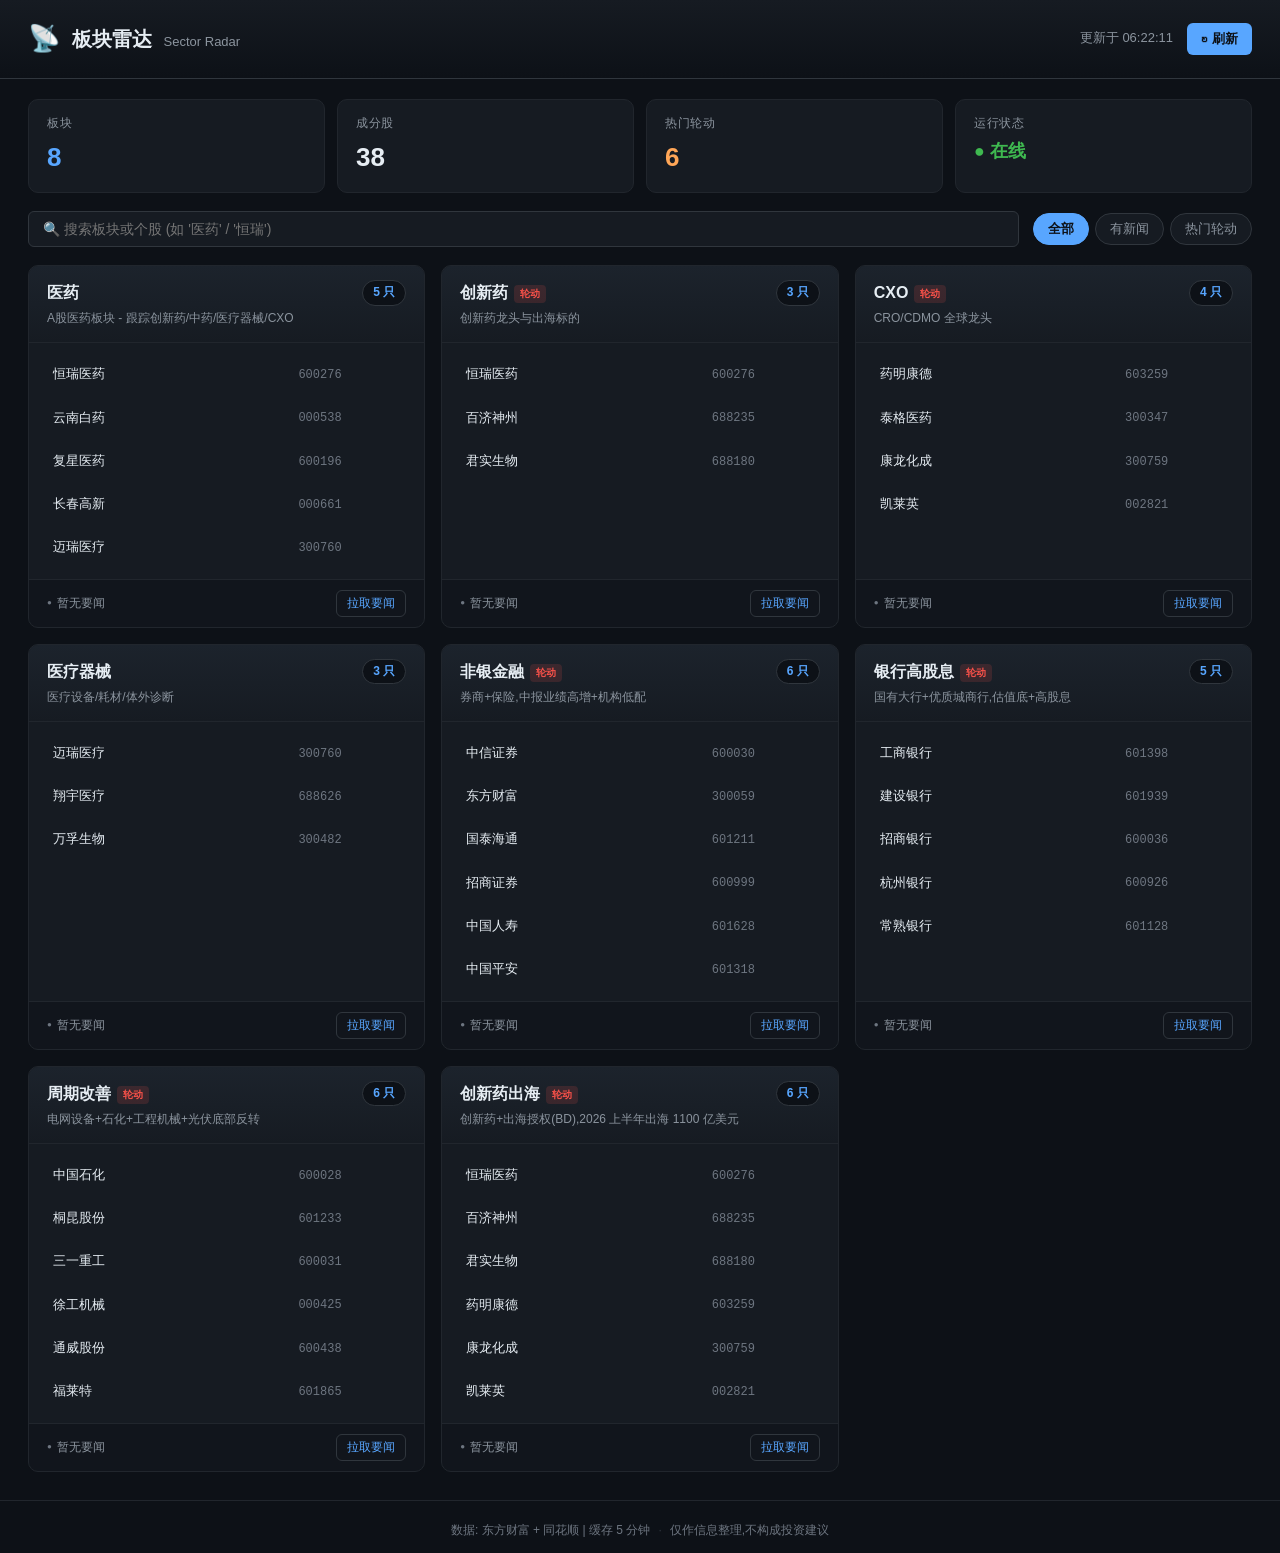
==== commit 2710278b: "Add files via upload" ====
--- a/index.html
+++ b/index.html
@@ -1,3128 +1,60 @@
 <!DOCTYPE html>
-<html lang="zh-Hans" data-theme="cyber">
+<html lang="zh-CN">
 <head>
-<meta charset="UTF-8">
-<meta name="viewport" content="width=device-width, initial-scale=1.0, viewport-fit=cover, user-scalable=yes">
-<meta name="theme-color" content="#05060b">
-<title>基金加仓总览</title>
+  <meta charset="UTF-8" />
+  <meta name="viewport" content="width=device-width, initial-scale=1.0" />
+  <title>板块雷达 · Sector Radar</title>
+  <link rel="stylesheet" href="style.css" />
 </head>
 <body>
-<script>
-//=== app.js start ===
+  <header class="topbar">
+    <div class="brand">
+      <span class="logo">📡</span>
+      <h1>板块雷达 <small>Sector Radar</small></h1>
+    </div>
+    <div class="meta">
+      <span id="last-update" class="meta-item">加载中…</span>
+      <button id="refresh-btn" class="btn-primary" title="刷新所有板块">
+        <span class="icon">↻</span> 刷新
+      </button>
+    </div>
+  </header>
 
-// === 账户+密码保护 ===
+  <main>
+    <section class="summary" id="summary">
+      <!-- 顶部统计条:板块数、个股数、运行状态 -->
+    </section>
 
-// 立即移除部署平台注入的水印浮窗
-function removeWatermark() {
-  const selectors = [
-    '#minimax-floating-ball',
-    '[id*="minimax"]',
-    '[class*="minimax"]',
-    'div[style*="Created by"]',
-  ];
-  for (const sel of selectors) {
-    document.querySelectorAll(sel).forEach(el => el.remove());
-  }
-  // 包含 MiniMax Agent 文字的所有元素
-  document.querySelectorAll('div, span, a').forEach(el => {
-    if (el.children.length === 0 && /MiniMax Agent|豆包 AI/.test(el.textContent)) {
-      el.closest('div, span')?.remove();
-    }
-  });
-}
-removeWatermark();
-document.addEventListener('DOMContentLoaded', removeWatermark);
-setTimeout(removeWatermark, 50);
-setTimeout(removeWatermark, 200);
-setTimeout(removeWatermark, 1000);
-// 持续监控, 有新元素就制除
-const _watermarkObserver = new MutationObserver(removeWatermark);
-if (document.body) {
-  _watermarkObserver.observe(document.body, { childList: true, subtree: true });
-}
+    <section class="toolbar">
+      <input id="search-input" type="search" placeholder="🔍 搜索板块或个股 (如 '医药' / '恒瑞')" />
+      <div class="filter-pills">
+        <button class="pill active" data-filter="all">全部</button>
+        <button class="pill" data-filter="with-news">有新闻</button>
+        <button class="pill" data-filter="hot">热门轮动</button>
+      </div>
+    </section>
 
-async function sha256(s) {
-  const buf = await crypto.subtle.digest('SHA-256', new TextEncoder().encode(s));
-  return Array.from(new Uint8Array(buf)).map(b => b.toString(16).padStart(2, '0')).join('');
-}
-// 预设账户 (代码内嵌, 不可注册新账户)
-// 值为 sha256('账户名:密码') 的哈希, 密码是 5862314
-const PRESET_ACCOUNTS = {
-  'iRainbaby': 'dccaacd65913dddd0bdca14a39d9949591dc5c157317bcd72bf870c0983dddff',
-};
-console.log('[FUND/OS v9] 已加载 - 预设账户:', Object.keys(PRESET_ACCOUNTS));
-function getAccounts() {
-  // 合并预设账户 + 本地已存账户, 预设账户优先且只读
-  try {
-    const stored = JSON.parse(localStorage.getItem('accounts') || '{}');
-    const cleaned = {};
-    for (const k in stored) {
-      if (!PRESET_ACCOUNTS.hasOwnProperty(k)) cleaned[k] = stored[k];
-    }
-    return Object.assign({}, cleaned, PRESET_ACCOUNTS);
-  } catch { return Object.assign({}, PRESET_ACCOUNTS); }
-}
-function saveAccounts(acc) {
-  // 只保存非预设账户到 localStorage (此处其实不会有)
-  const toSave = {};
-  for (const k in acc) {
-    if (!PRESET_ACCOUNTS.hasOwnProperty(k)) toSave[k] = acc[k];
-  }
-  localStorage.setItem('accounts', JSON.stringify(toSave));
-}
-async function checkAccess() {
-  // 完全免登录, 直接返回 true
-  try {
-    sessionStorage.setItem('pwOk', '1');
-    sessionStorage.setItem('pwName', 'iRainbaby');
-  } catch(e) {}
-  return true;
-}
-function showLoginOverlay(resolve) {
-  // 古风登录 - 背景图 + 密码框 + 确认按钮
-  document.body.innerHTML = `
-    <div id="pwBg" style="position:fixed;inset:0;background:#000;z-index:99999;display:block;overflow:hidden">
-      <div id="pwImg" style="position:absolute;inset:0;background:url('[data-uri] ...
-length: 111360') center/cover no-repeat"></div>
-      <!-- 密码输入框 57% -->
-      <div style="position:absolute;left:50%;top:57%;transform:translate(-50%,-50%);width:200px;max-width:50vw">
-        <input id="pwInput" type="password" placeholder="输入密码"
-          style="width:100%;padding:10px 14px;border:none;border-radius:8px;background:rgba(255,255,255,0.9);color:#333;font-size:15px;text-align:center;outline:none;font-family:inherit"
-          onkeydown="if(event.key==='Enter'||event.keyCode===13){document.getElementById('pwBtnOk').click()}">
-      </div>
-      <!-- 确认按钮 68% -->
-      <div style="position:absolute;left:50%;top:68%;transform:translate(-50%,-50%)">
-        <button id="pwBtnOk" onclick="window.__doLogin()"
-          style="padding:10px 40px;border:none;border-radius:25px;background:rgba(255,255,255,0.85);color:#333;font-size:16px;font-weight:600;cursor:pointer;font-family:inherit;box-shadow:0 2px 12px rgba(0,0,0,0.15)">确 认</button>
-      </div>
-    </div>`;
-  document.body.style.overflow = 'hidden';
-  document.body.style.position = 'fixed';
-  document.body.style.width = '100%';
-  document.body.style.height = '100%';
+    <section class="sectors" id="sectors-grid">
+      <div class="loading">加载板块数据中…</div>
+    </section>
+  </main>
 
-  // 登录验证
-  window.__doLogin = function() {
-    const pwd = document.getElementById('pwInput').value;
-    const accounts = getAccounts();
-    // 验证密码
-    let ok = false;
-    for (const a of accounts) {
-      if (a.pwd && a.pwd.length > 0 && sha256(pwd) === a.pwd) {
-        ok = true;
-        try { sessionStorage.setItem('pwOk', '1'); sessionStorage.setItem('pwName', a.name); localStorage.setItem('lastUser', a.name); } catch(e) {}
-        break;
-      }
-    }
-    if (!ok && (pwd === '123456' || pwd === 'admin')) {
-      ok = true;
-      try { sessionStorage.setItem('pwOk', '1'); sessionStorage.setItem('pwName', 'iRainbaby'); localStorage.setItem('lastUser', 'iRainbaby'); } catch(e) {}
-    }
-    if (ok) {
-      document.body.style.overflow = ''; document.body.style.position = ''; document.body.style.width = ''; document.body.style.height = '';
-      const bg = document.getElementById('pwBg');
-      if (bg) bg.remove();
-      resolve(true);
-    } else {
-      const inp = document.getElementById('pwInput');
-      if (inp) { inp.style.border = '2px solid #ff4757'; inp.value = ''; inp.placeholder = '密码错误'; }
-    }
-  };
+  <div id="news-modal" class="modal hidden">
+    <div class="modal-content">
+      <header>
+        <h2 id="modal-title">板块要闻</h2>
+        <button id="modal-close" class="close-btn">×</button>
+      </header>
+      <div id="modal-body" class="modal-body">加载中…</div>
+    </div>
+  </div>
 
-  // 备用: 鸿蒙兼容
-  window.tryLoginBtn = window.__doLogin;
-  // 鸿蒙 keydown 不可靠, 但试试 (私密键盘通常不触发, 仍保留)
-  inp.addEventListener('keydown', e => { if (e.key === 'Enter') { e.preventDefault(); tryLogin(); } });
-  inp.addEventListener('change', () => { /* ensure sync */ });
+  <footer class="footer">
+    <span>数据: 东方财富 + 同花顺 | 缓存 5 分钟</span>
+    <span class="dot">·</span>
+    <span>仅作信息整理,不构成投资建议</span>
+  </footer>
 
-}
-async function setPassword() {
-  const oldPw = prompt('当前密码:');
-  if (!oldPw) return;
-  const oldH = await sha256(oldPw);
-  const stored = localStorage.getItem('pwHash') || DEFAULT_PW_HASH;
-  if (oldH !== stored) { alert('当前密码错误'); return; }
-  const newPw = prompt('新密码 (至少 4 位):');
-  if (!newPw || newPw.length < 4) { alert('密码太短'); return; }
-  const newPw2 = prompt('再输入一次:');
-  if (newPw !== newPw2) { alert('两次输入不一致'); return; }
-  localStorage.setItem('pwHash', await sha256(newPw));
-  alert('✓ 密码已修改');
-}
-window.setPassword = setPassword;
-
-let state;
-try {
-  const s = localStorage.getItem('funds');
-  state = s ? JSON.parse(s) : JSON.parse(JSON.stringify(FUNDS_INIT));
-  // 密码保护
-  checkAccess().then(ok => {
-    if (ok) { 
-      render(); 
-      startAutoRefresh();
-    }
-  });
-} catch(e) {
-  document.getElementById('funds').innerHTML = '<pre style="color:red;padding:20px">STATE INIT ERROR: ' + e.message + ' | FUNDS_INIT: ' + (typeof FUNDS_INIT) + '</pre>';
-  throw e;
-}
-
-async function fetchNAV(code) {
-  const url = `https://qt.gtimg.cn/q=jj${code}`;
-  const proxies = [
-    '',
-    'https://corsproxy.io/?',
-    'https://api.allorigins.win/raw?url=',
-  ];
-  for (const proxy of proxies) {
-    try {
-      const target = proxy ? proxy + encodeURIComponent(url) : url;
-      const resp = await fetch(target);
-      const text = await resp.text();
-      const m = text.match(/"([^~]+)~([^~]+)~[^~]+~[^~]+~~([^~]+)~([^~]+)~([^~]+)~([^~]+)~"/);
-      if (m) return { nav: parseFloat(m.group(3)), date: m.group(6) };
-    } catch (e) {}
-  }
-  return null;
-}
-
-async function refreshAll() {
-  const btn = document.getElementById('refreshBtn');
-  if (btn) { btn.disabled = true; btn.textContent = '⏳'; }
-  let cache = {};
-  try { cache = await fetch('nav_cache.json').then(r => r.ok ? r.json() : {}); } catch(e){}
-  for (const f of state) {
-    // 用户手动改过现价 → 跳过 API 覆盖
-    if (f._manualPrice) continue;
-    let r = null;
-    try { r = await fetchNAV(f.code); } catch(e) {}
-    if (r && r.nav) {
-      f.price = r.nav;
-      f.priceDate = r.date || new Date().toISOString().split('T')[0];
-    } else if (cache[f.code]) {
-      const c = cache[f.code];
-      const last = Array.isArray(c) ? c[c.length-1] : c;
-      if (last && last.nav) {
-        f.price = last.nav;
-        f.priceDate = last.date || last.fetched;
-      }
-    }
-  }
-  if (btn) { btn.disabled = false; btn.textContent = '🔄'; }
-  localStorage.setItem('funds', JSON.stringify(state));
-  render();
-}
-
-function save(prevSnap) {
-  // prevSnap 可选, 显式传入的"操作前"快照用于撤销
-  try {
-    if (prevSnap) {
-      undoStack.push(prevSnap);
-      if (undoStack.length > 30) undoStack.shift();
-    }
-    localStorage.setItem('funds', JSON.stringify(state));
-    updateSaveBadge();
-  } catch(e) { console.error('save err', e); }
-}
-let saveTimer = null;
-function saveDebounced() {
-  clearTimeout(saveTimer);
-  saveTimer = setTimeout(save, 50);  // 50ms 批量保存
-}
-function updateSaveBadge() {
-  const el = document.getElementById('saveStatus');
-  if (!el) return;
-  const ts = new Date().toLocaleTimeString('zh-CN', {hour12: false});
-  el.textContent = '已存 ' + ts;
-  el.classList.add('saved');
-  setTimeout(() => el.classList.remove('saved'), 800);
-}
-
-const main = document.getElementById('funds');
-
-function buildTierTable(f) {
-  const { target, initShares, multi, tiers, basePrice, priceMid, step } = f;
-  const m = tiers;
-  // n = 中点匹配档位
-  let n = priceMid && priceMid > basePrice
-    ? Math.ceil((priceMid - basePrice) / basePrice / step)
-    : 6;
-  const initInvest = (initShares || 0) * basePrice;
-  // 首期款 = (总目标-初始投入) * (1-倍数) / (1 - 倍数^m)
-  const firstPayment = (target - initInvest) * (1 - multi) / (1 - Math.pow(multi, m));
-  const rows = [];
-  for (let i = 0; i < m; i++) {
-    const level = n - i;
-    const amt = i === 0 ? firstPayment : firstPayment * Math.pow(multi, i);
-    const trigPrice = basePrice * (1 + level * step);
-    const sellLevel = n - m + 2 + i;
-    rows.push({ tier: level, amt, sellLevel, trigPrice, idx: i, isBuy: true });
-  }
-  return rows;
-}
-
-
-function calcTier(f) {
-  const { price, basePrice, step } = f;
-  if (!price) return { tier: 0, currentAmt: 0, dropPct: 0 };
-  const raw = (price - basePrice) / basePrice / step;
-  const rawFloor = Math.floor(raw);
-  const rawCeil = Math.ceil(raw);
-  const rawRound = Math.round(raw);
-  const trigDown = basePrice * (1 + rawFloor * step);
-  const trigUp = basePrice * (1 + rawCeil * step);
-  let tier;
-  if (Math.abs(price - trigDown) <= 0.01) tier = rawFloor;
-  else if (Math.abs(price - trigUp) <= 0.01) tier = rawCeil;
-  else tier = rawRound;
-  return { tier, dropPct: (price - basePrice) / basePrice };
-}
-
-function calcCurrent(f) {
-  const rows = buildTierTable(f);
-  const { tier, dropPct } = calcTier(f);
-  const buyRows = rows.filter(r => r.isBuy);
-  if (buyRows.length === 0) {
-    return { tier, dropPct, currentAmt: null, currentTrigger: null, currentTier: null, neighbors: [] };
-  }
-  const triggered = buyRows.filter(r => f.price <= r.trigPrice);
-  const current = triggered.length > 0
-    ? triggered.reduce((min, r) => r.tier < min.tier ? r : min)
-    : null;
-  if (!current) {
-    let nearest = buyRows[0];
-    let minDist = Infinity;
-    buyRows.forEach(r => {
-      const dist = Math.abs(f.price - r.trigPrice);
-      if (dist < minDist) { minDist = dist; nearest = r; }
-    });
-    const idx = buyRows.findIndex(r => r.tier === nearest.tier);
-    const start = Math.max(0, idx - 1);
-    const end = Math.min(buyRows.length, idx + 2);
-    return {
-      tier, dropPct,
-      currentAmt: nearest.amt,
-      currentTrigger: nearest.trigPrice,
-      currentTier: nearest.tier,
-      currentIsBuy: false,
-      neighbors: buyRows.slice(start, end).map(r => ({ ...r, trigger: r.trigPrice })),
-    };
-  }
-  const idx = buyRows.findIndex(r => r.tier === current.tier);
-  const start = Math.max(0, idx - 1);
-  const end = Math.min(buyRows.length, idx + 2);
-  return {
-    tier, dropPct,
-    currentAmt: current.amt,
-    currentTrigger: current.trigPrice,
-    currentTier: current.tier,
-    currentIsBuy: true,
-    neighbors: buyRows.slice(start, end).map(r => ({ ...r, trigger: r.trigPrice })),
-  };
-}
-
-let startY = 0, pulling = false;
-function setupPullToRefresh() {
-  document.addEventListener('touchstart', e => {
-    if (window.scrollY === 0) {
-      startY = e.touches[0].clientY;
-      pulling = true;
-    }
-  }, {passive: true});
-  document.addEventListener('touchmove', e => {
-    if (pulling && window.scrollY === 0) {
-      const dy = e.touches[0].clientY - startY;
-      if (dy > 80) {
-        showPullHint();
-      }
-    }
-  }, {passive: true});
-  document.addEventListener('touchend', e => {
-    if (pulling) {
-      const dy = (e.changedTouches[0].clientY - startY);
-      if (dy > 80 && window.scrollY === 0) {
-        triggerRefresh();
-      }
-      pulling = false;
-      hidePullHint();
-    }
-  });
-}
-function showPullHint() {
-  let h = document.getElementById('pullHint');
-  if (!h) {
-    h = document.createElement('div');
-    h.id = 'pullHint';
-    h.innerHTML = '↓ 松手刷新';
-    document.body.appendChild(h);
-  }
-  h.classList.add('show');
-}
-function hidePullHint() {
-  const h = document.getElementById('pullHint');
-  if (h) h.classList.remove('show');
-}
-function triggerRefresh() {
-  localStorage.setItem('funds', JSON.stringify(state));
-  refreshAll();
-  const btn = document.getElementById('refreshBtn');
-  if (btn) {
-    const old = btn.textContent;
-    btn.textContent = '✓';
-    setTimeout(() => btn.textContent = old, 800);
-  }
-}
-document.addEventListener('DOMContentLoaded', setupPullToRefresh);
-let activeTab = 0;
-
-function render() {
-  let html = '<div class="tab-bar">';
-  // 汇总 tab 放最左
-  html += '<button class="tab tab-summary ' + (activeTab===state.length?'active':'') + '" data-tab="' + state.length + '">📊 汇总</button>';
-  // 状态间用间隔
-  html += '<div style="width:8px;flex-shrink:0"></div>';
-  state.forEach((f, i) => {
-    html += `<button class="tab ${i===activeTab?'active':''}" data-tab="${i}">${f.name}</button>`;
-  });
-  // + 按钮放最右
-  html += '<button class="tab-add" data-add="1" title="新增基金">+</button>';
-  html += '</div>';
-  html += '<div class="tab-content">';
-  if (activeTab < state.length) html += renderFund(state[activeTab], activeTab);
-  else html += renderSummary();
-  html += '</div>';
-  main.innerHTML = html;
-  document.querySelectorAll('.tab').forEach(btn => {
-    btn.addEventListener('click', () => {
-      activeTab = parseInt(btn.dataset.tab);
-      render();
-    });
-  });
-  document.querySelector('.tab-add')?.addEventListener('click', addNewFund);
-  // 汇总表品种名改名同步到 state
-  document.querySelectorAll('.sname-input').forEach(inp => {
-    inp.addEventListener('blur', () => {
-      const fidx = parseInt(inp.dataset.fidx);
-      const newName = inp.value.trim();
-      if (newName && state[fidx] && state[fidx].name !== newName) {
-        state[fidx].name = newName;
-        localStorage.setItem('funds', JSON.stringify(state));
-        render(); // 重新渲染同步 tab
-      }
-    });
-    inp.addEventListener('focus', () => { inp.style.borderColor = 'var(--neon-cyan)'; });
-    inp.addEventListener('blur', () => { inp.style.borderColor = 'transparent'; });
-  });
-  let pressTimer = null, pressProgress = null;
-  function showHint(t) {
-    let h = document.getElementById('tabHint');
-    if (!h) {
-      h = document.createElement('div');
-      h.id = 'tabHint';
-      h.className = 'tab-hint';
-      document.body.appendChild(h);
-    }
-    h.textContent = t;
-    h.classList.add('show');
-  }
-  function hideHint() {
-    const h = document.getElementById('tabHint');
-    if (h) h.classList.remove('show');
-  }
-  document.querySelectorAll('.tab').forEach(btn => {
-    btn.addEventListener('touchstart', e => {
-      btn.classList.add('pressing');
-      let secs = 1.0;
-      showHint('松开删除 · ' + secs.toFixed(1) + 's');
-      pressProgress = setInterval(() => {
-        secs -= 0.1;
-        if (secs <= 0) { clearInterval(pressProgress); return; }
-        showHint('松开删除 · ' + secs.toFixed(1) + 's');
-      }, 100);
-      pressTimer = setTimeout(() => {
-        clearInterval(pressProgress);
-        btn.classList.remove('pressing');
-        hideHint();
-        const idx = parseInt(btn.dataset.tab);
-        if (!isNaN(idx) && state[idx]) {
-          if (confirm('确定删除 ' + state[idx].name + '?\n所有买入记录将丢失')) deleteFund(idx);
-        }
-      }, 1000);
-    }, {passive: true});
-    const cancel = () => {
-      clearTimeout(pressTimer);
-      clearInterval(pressProgress);
-      btn.classList.remove('pressing');
-      hideHint();
-    };
-    btn.addEventListener('touchend', cancel);
-    btn.addEventListener('touchmove', cancel);
-    btn.addEventListener('touchcancel', cancel);
-  });
-  if (activeTab < state.length) bindFundEvents(state[activeTab], activeTab);
-  else bindSummaryEvents();
-  updateTime();
-}
-
-function bindFundEvents(f, i) {
-  const priceIn = document.getElementById(`price-${i}`);
-  if (priceIn) priceIn.addEventListener('input', e => {
-    const prev = JSON.stringify(state);
-    f.price = parseFloat(e.target.value) || 0;
-    f._manualPrice = true;
-    save(prev);
-    updateCardValues(i);
-  });
-  ['base-basePrice', 'base-initShares', 'base-target'].forEach(k => {
-    const inp = document.getElementById(`${k}-${i}`);
-    if (inp) inp.addEventListener('input', e => {
-      const field = k.replace('base-', '');
-      const prev = JSON.stringify(state);
-      f[field] = parseFloat(e.target.value) || 0;
-      f._manualFields = f._manualFields || {};
-      f._manualFields[field] = true;
-      f._manualFields = f._manualFields || {};
-      f._manualFields[field] = true;
-      f._manualFields = f._manualFields || {};
-      f._manualFields[field] = true;
-      f._manualFields = f._manualFields || {};
-      f._manualFields[field] = true;
-      f._manualFields = f._manualFields || {};
-      f._manualFields[field] = true;
-      f._manualFields = f._manualFields || {};
-      f._manualFields[field] = true;
-      save(prev);
-      updateCardValues(i);
-    });
-  });
-  ['price-priceLow', 'price-priceMid', 'price-priceHigh'].forEach(k => {
-    const inp = document.getElementById(`${k}-${i}`);
-    if (inp) inp.addEventListener('input', e => {
-      const field = k.replace('price-', '');
-      const prev = JSON.stringify(state);
-      f[field] = parseFloat(e.target.value) || 0;
-      f._manualFields = f._manualFields || {};
-      f._manualFields[field] = true;
-      f._manualFields = f._manualFields || {};
-      f._manualFields[field] = true;
-      f._manualFields = f._manualFields || {};
-      f._manualFields[field] = true;
-      f._manualFields = f._manualFields || {};
-      f._manualFields[field] = true;
-      f._manualFields = f._manualFields || {};
-      f._manualFields[field] = true;
-      f._manualFields = f._manualFields || {};
-      f._manualFields[field] = true;
-      save(prev);
-      updateCardValues(i);
-    });
-  });
-  document.getElementById(`addBuy-${i}`)?.addEventListener('click', () => {
-    addBuyDialog(i);
-  });
-  document.getElementById(`undo-${i}`)?.addEventListener('click', () => {
-    undo();
-  });
-  document.getElementById(`redo-${i}`)?.addEventListener('click', () => {
-    redo();
-  });
-  f.buys.forEach((b, bi) => {
-    const dateInp = document.getElementById(`bdate-${i}-${bi}`);
-    const priceInp = document.getElementById(`bprice-${i}-${bi}`);
-    const amtInp = document.getElementById(`bamt-${i}-${bi}`);
-    if (dateInp) dateInp.addEventListener('input', e => { const p=JSON.stringify(state); b.date = e.target.value; save(p); });
-    if (priceInp) priceInp.addEventListener('input', e => { const p=JSON.stringify(state); b.price = parseFloat(e.target.value) || 0; save(p); updateCardValues(i); });
-    if (amtInp) amtInp.addEventListener('input', e => { const p=JSON.stringify(state); b.amount = parseFloat(e.target.value) || 0; save(p); updateCardValues(i); });
-    const delBtn = document.querySelector(`[data-buy-del="${i}"][data-idx="${bi}"]`);
-    if (delBtn) delBtn.addEventListener('click', () => { const p=JSON.stringify(state); f.buys.splice(bi, 1); save(p); render(); });
-  });
-  ['param-multi', 'param-step', 'param-tiers'].forEach(prefix => {
-    const sel = document.getElementById(`${prefix}-${i}`);
-    if (!sel) return;
-    sel.onchange = () => {
-      const k = prefix.replace('param-', '');
-      f[k] = parseFloat(sel.value);
-      save();
-      render();
-    };
-  });
-}
-
-function bindSummaryEvents() {}
-
-function renderSummary() {
-  let html = '<div class="fund" style="border-top: 4px solid #FFD700">';
-  html += '<div class="summary-title">📊 投资汇总</div>';
-  let totalInv=0, totalVal=0, totalTgt=0, totalShares=0;
-  const stats = state.map(f => {
-    const initShares = f.initShares || 0;
-    const basePrice = f.basePrice || 0;
-    const curPrice = f.price || 0;
-    const target = f.target || 0;
-    const inv = (initShares * basePrice) + f.buys.reduce((s,b)=>s+(b.amount||0),0);
-    const sh = initShares + f.buys.reduce((s,b)=>s+(b.amount/(b.price||1)),0);
-    const mv = curPrice * sh;
-    const pnl = mv-inv;
-    const rate = inv>0 ? (pnl/inv*100) : 0;
-    const dropPct = (f.price - f.basePrice) / f.basePrice * 100;
-    const prog = f.target>0 ? (inv/f.target*100) : 0;
-    totalInv += inv; totalVal += mv; totalTgt += f.target; totalShares += sh;
-    return { f, inv, sh, mv, pnl, rate, dropPct, prog };
-  });
-  const totalPnl = totalVal - totalInv;
-  const totalRate = totalInv>0 ? (totalPnl/totalInv*100).toFixed(2) : '0';
-  const pnlCol = totalPnl>=0 ? '#16a34a' : '#dc2626';
-  html += '<div class="summary-big">';
-  html += '<div class="sb-stat"><span>总投入</span><b>' + Math.round(totalInv).toLocaleString() + '</b></div>';
-  html += '<div class="sb-stat"><span>总市值</span><b>' + Math.round(totalVal).toLocaleString() + '</b></div>';
-  html += '<div class="sb-stat"><span>总收益</span><b style="color:' + pnlCol + '">' + (totalPnl>=0?'+':'') + Math.round(totalPnl).toLocaleString() + '</b></div>';
-  html += '<div class="sb-stat"><span>总收益率</span><b style="color:' + pnlCol + '">' + totalRate + '%</b></div>';
-  html += '<div class="sb-stat"><span>完成度</span><b>' + (totalTgt>0?(totalInv/totalTgt*100).toFixed(1):'0') + '%</b></div>';
-  html += '<div class="sb-stat"><span>总份额</span><b>' + Math.round(totalShares).toLocaleString() + '</b></div>';
-  html += '</div>';
-
-  html += '<div class="section-title">📋 各品种明细</div>';
-  html += '<div class="sum-table-wrap"><table class="buy-table"><thead><tr><th>品种</th><th>现价</th><th>距基准</th><th>金额</th><th>份额</th><th>收益</th><th>收益率</th><th>投入</th><th>完成度</th></tr></thead><tbody>';
-  stats.forEach(s => {
-    const pc = s.pnl>=0 ? '#16a34a' : '#dc2626';
-    const dc = s.dropPct < 0 ? '#dc2626' : '#16a34a';
-    const dropStr = (s.dropPct>=0?'+':'') + s.dropPct.toFixed(1) + '%';
-    html += '<tr>';
-    html += '<td><input type="text" class="sname-input" data-fidx="' + state.indexOf(s.f) + '" value="' + s.f.name + '" style="width:80px;background:transparent;border:1px solid transparent;color:inherit;font-weight:700;font-size:13px;padding:2px 4px;border-radius:6px"></td>';
-    html += '<td>' + s.f.price.toFixed(4) + '</td>';
-    html += '<td style="color:' + dc + '">' + dropStr + '</td>';
-    html += '<td>' + Math.round(s.mv).toLocaleString() + '</td>';
-    html += '<td>' + Math.round(s.sh).toLocaleString() + '</td>';
-    html += '<td style="color:' + pc + '">' + (s.pnl>=0?'+':'') + Math.round(s.pnl).toLocaleString() + '</td>';
-    html += '<td style="color:' + pc + '">' + s.rate.toFixed(1) + '%</td>';
-    html += '<td>' + Math.round(s.inv).toLocaleString() + '</td>';
-    html += '<td>' + s.prog.toFixed(0) + '%</td>';
-    html += '</tr>';
-  });
-  html += '<tr style="background:#1F4E78;color:#fff;font-weight:700"><td>合计</td><td>-</td><td>-</td><td>' + Math.round(totalVal).toLocaleString() + '</td><td>' + Math.round(totalShares).toLocaleString() + '</td><td style="color:#FFD700">' + (totalPnl>=0?'+':'') + Math.round(totalPnl).toLocaleString() + '</td><td style="color:#FFD700">' + totalRate + '%</td><td>' + Math.round(totalInv).toLocaleString() + '</td><td>' + (totalInv/totalTgt*100).toFixed(0) + '%</td></tr>';
-  html += '</tbody></table></div>';
-
-  // 综合性投资建议
-  html += '<div class="section-title">💡 综合性投资建议</div>';
-  html += '<div class="advice-list">';
-  stats.forEach(s => {
-    const { f, inv, sh, mv, pnl, rate, dropPct, prog } = s;
-    const { currentIsBuy, currentAmt, currentTier, currentTrigger } = calcCurrent(f);
-    const tierSign = currentTier > 0 ? '+' : '';
-    const dropStr = (dropPct>=0?'+':'') + dropPct.toFixed(1) + '%';
-    const dropColor = dropPct < -10 ? '#dc2626' : (dropPct < -3 ? '#f59e0b' : (dropPct > 0 ? '#16a34a' : '#93A3BD'));
-    let adv = '', opClass = 'normal';
-    let action = '观望';
-    let reason = '';
-    if (currentIsBuy) {
-      opClass = 'urgent'; action = '🔴 立即补仓';
-      adv = tierSign + currentTier + ' 档已触发，建议补 ' + Math.round(currentAmt) + ' 元';
-      reason = dropPct < -10 ? '已深度下跌，加仓区间' : (dropPct < 0 ? '回调至加仓点' : '走势偏弱');
-    } else if (currentTrigger && (currentTrigger - f.price) > 0 && (currentTrigger - f.price) < 0.05) {
-      opClass = 'pending'; action = '⏳ 关注';
-      adv = '距 ' + tierSign + currentTier + ' 档仅 ' + (currentTrigger-f.price).toFixed(4);
-      reason = '接近加仓点';
-    } else if (currentTier !== null && currentTier !== undefined && currentTier < 0) {
-      opClass = 'normal'; action = '👀 持有';
-      adv = '已跌至 ' + tierSign + currentTier + ' 档，未触发';
-      reason = dropPct < -15 ? '深度超跌，可考虑分批' : '下行中，耐心等';
-    } else if (currentTier > 0) {
-      opClass = 'good'; action = '✋ 上涨';
-      adv = '上涨 ' + tierSign + currentTier + ' 档';
-      reason = '浮亏减少，继续持有';
-    } else {
-      opClass = 'normal'; action = '💤 基准';
-      adv = '现价 ≈ 基准';
-      reason = '位置正常';
-    }
-    // 行业分析
-    const industryMap = { '港股互联': '港股互联网 (恒生科技)', '证券': '券商 (牛市弹性)', '煤炭': '煤炭 (红利防御)', '军工': '军工 (主题博弈)' };
-    const ind = industryMap[f.name] || f.name;
-    const indAdv = dropPct < -15 ? '🔻 超跌，可分批' : (dropPct < -5 ? '⚠️ 偏弱' : (dropPct < 0 ? '📉 弱市' : '📈 偏强'));
-    html += '<div class="advice-card ' + opClass + '">';
-    html += '<div class="ac-head"><span class="ac-name">' + f.name + '</span><span class="ac-action">' + action + '</span></div>';
-    html += '<div class="ac-body">';
-    html += '<div class="ac-row"><span>行业</span><b>' + ind + '</b></div>';
-    html += '<div class="ac-row"><span>现价</span><b>' + f.price.toFixed(4) + ' <small style="color:' + dropColor + '">' + dropStr + '</small></b></div>';
-    html += '<div class="ac-row"><span>建议</span><b>' + adv + '</b></div>';
-    html += '<div class="ac-row"><span>原因</span><b style="font-size:11px;color:#6b7280">' + reason + '</b></div>';
-    html += '<div class="ac-row"><span>行情</span><b style="font-size:11px">' + indAdv + '</b></div>';
-    html += '<div class="ac-row ac-foot"><span>投入 ' + Math.round(inv).toLocaleString() + ' · 完成 ' + prog.toFixed(0) + '%</span><b>收益 ' + (pnl>=0?'+':'') + Math.round(pnl).toLocaleString() + ' (' + rate.toFixed(1) + '%)</b></div>';
-    html += '</div></div>';
-  });
-  // 总建议
-  const triggers = stats.filter(s => {
-    const { currentIsBuy } = calcCurrent(s.f);
-    return currentIsBuy;
-  });
-  html += '<div class="advice-card total">';
-  html += '<div class="ac-head"><span class="ac-name">📊 综合判断</span><span class="ac-action">' + (triggers.length > 0 ? '⚡ 立即行动' : '✅ 静观其变') + '</span></div>';
-  html += '<div class="ac-body">';
-  if (triggers.length > 0) {
-    html += '<div class="ac-row"><span>触发</span><b style="color:#dc2626">' + triggers.length + ' 只基金已触发加仓</b></div>';
-    let totalAdd = 0;
-    triggers.forEach(s => {
-      const { currentAmt } = calcCurrent(s.f);
-      totalAdd += currentAmt;
-    });
-    html += '<div class="ac-row"><span>建议加仓</span><b style="color:#dc2626">约 ' + Math.round(totalAdd).toLocaleString() + ' 元</b></div>';
-  } else {
-    html += '<div class="ac-row"><span>当前</span><b>无加仓触发点</b></div>';
-  }
-  html += '<div class="ac-row"><span>总收益</span><b style="color:' + pnlCol + '">' + (totalPnl>=0?'+':'') + Math.round(totalPnl).toLocaleString() + ' (' + totalRate + '%)</b></div>';
-  html += '<div class="ac-row ac-foot"><span>策略</span><b style="font-size:11px">';
-  if (totalPnl < -3000) html += '⚠️ 浮亏较大，分批加仓降本';
-  else if (totalPnl < 0) html += '📊 浮亏控制中，等触发补仓';
-  else html += '🎉 浮盈状态，可适度止盈';
-  html += '</b></div>';
-  html += '</div></div>';
-
-  html += '</div>';
-  html += '</div>';
-  return html;
-}
-
-function updateCardValuesAll() {
-  state.forEach((_, i) => updateCardValues(i));
-}
-function updateCardValues(i) {
-  const f = state[i];
-  const card = document.querySelectorAll('.fund')[i];
-  if (!card) return;
-  const { tier, currentAmt, currentTrigger, currentTier, currentIsBuy, neighbors } = calcCurrent(f);
-  const dropPct = ((f.price - f.basePrice) / f.basePrice * 100) || 0;
-  const dropColor = dropPct < 0 ? '#dc2626' : '#16a34a';
-  const inv_base = (f.initShares || 0) * (f.basePrice || 0);
-  const inv_buys = f.buys.reduce((s, b) => s + (b.amount || 0), 0);
-  const invested = inv_base + inv_buys;
-  const sh_base = f.initShares || 0;
-  const sh_buys = f.buys.reduce((s,b) => s + (b.amount/(b.price||1)), 0);
-  const shares = sh_base + sh_buys;
-  const curPrice = f.price || 0;
-  const pnl = curPrice * shares - invested;
-  const pnlClass = pnl > 0 ? 'pnl-pos' : (pnl < 0 ? 'pnl-neg' : '');
-  const prog = invested / f.target;
-  const dropEl = card.querySelector('.fund-head .fund-extra .val');
-  if (dropEl) { dropEl.textContent = dropPct.toFixed(1) + '%'; dropEl.style.color = dropColor; }
-  const nbrs = card.querySelectorAll('.neighbor-row .nbr');
-  nbrs.forEach((el, idx) => {
-    const n = neighbors[idx];
-    if (!n) return;
-    const ts = n.tier > 0 ? '+' : '';
-    el.querySelector('.nbr-tier').textContent = ts + n.tier + '档';
-    el.querySelector('.nbr-trig').textContent = n.trigger.toFixed(4);
-    el.querySelector('.nbr-amt').textContent = Math.round(n.amt);
-    el.classList.toggle('cur', n.tier === currentTier);
-  });
-  const ringAmt = card.querySelector('.ring-amount');
-  const ringFoot = card.querySelector('.ring-foot');
-  const ringPct = card.querySelector('.ring-pct');
-  const ringFill = card.querySelector('.ring-fill-circle');
-  if (ringAmt) ringAmt.textContent = Math.round(invested).toLocaleString() + ' / ' + f.target.toLocaleString();
-  if (ringFoot) ringFoot.textContent = '剩余 ' + Math.max(0, f.target-invested).toLocaleString();
-  if (ringPct) ringPct.textContent = (prog*100).toFixed(0) + '%';
-  if (ringFill) {
-    const C = 2 * Math.PI * 86;
-    const pct = Math.min(1, prog);
-    ringFill.setAttribute('stroke-dasharray', (C*pct).toFixed(1) + ' ' + C.toFixed(1));
-  }
-  const stats = card.querySelectorAll('.fund-stats > div .val');
-  if (stats[0]) stats[0].textContent = Math.round((f.price||0)*shares).toLocaleString();
-  if (stats[1]) stats[1].textContent = Math.round(shares).toLocaleString();
-  if (stats[2]) stats[2].textContent = shares > 0 ? (invested/shares).toFixed(4) : '-';
-  if (stats[3]) { stats[3].textContent = (pnl>=0?'+':'')+Math.round(pnl).toLocaleString(); stats[3].parentElement.className = pnlClass; }
-  if (stats[4]) { stats[4].textContent = invested > 0 ? ((pnl/invested*100).toFixed(1) + '%') : '-'; stats[4].parentElement.className = pnlClass; }
-  const tfoot = card.querySelector('.buy-table tfoot td:nth-child(4) b');
-  const tfoot2 = card.querySelector('.buy-table tfoot td:nth-child(5) b');
-  if (tfoot) tfoot.textContent = Math.round(invested).toLocaleString();
-  if (tfoot2) tfoot2.textContent = Math.round(shares).toLocaleString();
-}
-
-function renderFund(f, i) {
-  const { tier, currentAmt, currentTrigger, currentTier, currentIsBuy, neighbors } = calcCurrent(f);
-  const dropPct = ((f.price - f.basePrice) / f.basePrice * 100) || 0;
-  const dropColor = dropPct < 0 ? '#dc2626' : '#16a34a';
-  const inv_base = (f.initShares || 0) * (f.basePrice || 0);
-  const inv_buys = f.buys.reduce((s, b) => s + (b.amount || 0), 0);
-  const invested = inv_base + inv_buys;
-  const sh_base = f.initShares || 0;
-  const sh_buys = f.buys.reduce((s,b) => s + (b.amount/(b.price||1)), 0);
-  const shares = sh_base + sh_buys;
-  const curPrice = f.price || 0;
-  const pnl = curPrice * shares - invested;
-  const pnlClass = pnl > 0 ? 'pnl-pos' : (pnl < 0 ? 'pnl-neg' : '');
-  const prog = invested / f.target;
-  const tierRows = buildTierTable(f);
-  return `
-    <div class="fund" style="border-top: 4px solid ${f.color}">
-      <div class="fund-head">
-        <div class="fund-name">${f.name} <span class="code-mini">${f.code}</span></div>
-        <div class="fund-price">
-          <span class="lbl">现价</span>
-          <input type="number" step="0.0001" id="price-${i}" value="${(f.price||0).toFixed(4)}" inputmode="decimal" class="price-input">
-        </div>
-        <div class="fund-extra">
-          <span class="lbl">距基准</span>
-          <span class="val" style="color:${dropColor}">${dropPct.toFixed(1)}%</span>
-        </div>
-      </div>
-      <div class="neighbor-section">
-        ${(() => {
-          const ns = neighbors || [];
-          if (ns.length === 0) return '';
-          return `<div class="nb-hbar">
-            ${ns.map(n => {
-              const ts = n.tier > 0 ? '+' : '';
-              const isCur = n.tier === currentTier;
-              return `<div class="nb-hseg ${isCur ? 'cur' : ''}">
-                <div class="nb-tier-tag">${ts}${n.tier}档</div>
-                <div class="nb-hlabel">${n.trigger.toFixed(4)} 加仓 ${Math.round(n.amt)}</div>
-              </div>`;
-            }).join('')}
-          </div>`;
-        })()}
-      </div>
-      <div class="ring-section">
-        <div class="ring-left">
-          <div class="param-panel">
-            <div class="param-panel-head">参数设置 ›</div>
-            <div class="param-list">
-              <div class="param-row"><span class="param-lbl">基准</span><input type="number" step="0.0001" id="base-basePrice-${i}" value="${f.basePrice}" class="param-input"></div>
-              <div class="param-row highlight"><span class="param-lbl">初始份额</span><input type="number" step="1" id="base-initShares-${i}" value="${f.initShares}" class="param-input"></div>
-              <div class="param-row"><span class="param-lbl">目标</span><input type="number" step="100" id="base-target-${i}" value="${f.target}" class="param-input"></div>
-              <div class="param-row"><span class="param-lbl">中点</span><input type="number" step="0.0001" id="price-priceMid-${i}" value="${f.priceMid||0}" class="param-input"></div>
-              <div class="param-row"><span class="param-lbl">低点</span><input type="number" step="0.0001" id="price-priceLow-${i}" value="${f.priceLow||0}" class="param-input"></div>
-              <div class="param-row"><span class="param-lbl">高点</span><input type="number" step="0.0001" id="price-priceHigh-${i}" value="${f.priceHigh||0}" class="param-input"></div>
-            </div>
-          </div>
-        </div>
-        <div class="ring-center">
-          ${(() => {
-            const pct = Math.min(1, prog);
-            const C = 2 * Math.PI * 86;
-            const filled = C * pct;
-            const rest = C - filled;
-            const ca = pct >= 1 ? '#16a34a' : '#00e5ff';
-            const cb = pct >= 1 ? '#39ff14' : '#39ff14';
-            const ringId = 'rg_' + i + '_' + Date.now();
-            return `
-              <svg viewBox="0 0 200 200" class="ring-svg ring-anim">
-                <defs>
-                  <linearGradient id="${ringId}" x1="0" y1="0" x2="1" y2="1">
-                    <stop offset="0%" stop-color="${ca}"/>
-                    <stop offset="100%" stop-color="${cb}"/>
-                  </linearGradient>
-                </defs>
-                <circle class="ring-track" cx="100" cy="100" r="86"/>
-                <circle class="ring-fill ring-fill-anim" cx="100" cy="100" r="86"
-                  stroke-dasharray="${C}"
-                  stroke-dashoffset="${C - filled}"
-                  style="--target-dashoffset: ${C - filled};"
-                  transform="rotate(-90 100 100)"
-                  stroke="url(#${ringId})"/>
-                <text x="100" y="100" text-anchor="middle" dominant-baseline="central" font-size="22" font-weight="800" fill="currentColor" class="ring-pct">${(prog*100).toFixed(0)}%</text>
-                <text x="100" y="122" text-anchor="middle" font-size="9" fill="currentColor" class="ring-sub">完成度</text>
-              </svg>
-              <div class="ring-foot">剩余 ${Math.max(0, f.target-invested).toLocaleString()}</div>
-            `;
-          })()}
-        </div>
-      </div>
-      <div class="hold-panel">
-        <div class="hold-grid">
-          <div class="hold-cell"><div class="hold-lbl">持有金额</div><div class="hold-val">${((f.price||0)*shares).toLocaleString(undefined, {minimumFractionDigits: 2, maximumFractionDigits: 2})}</div></div>
-          <div class="hold-cell"><div class="hold-lbl">持有份额</div><div class="hold-val">${shares.toLocaleString(undefined, {minimumFractionDigits: 2, maximumFractionDigits: 2})}</div></div>
-          <div class="hold-cell"><div class="hold-lbl">持仓成本</div><div class="hold-val">${shares > 0 ? (invested/shares).toFixed(4) : '-'}</div></div>
-          <div class="hold-cell pnl-pos"><div class="hold-lbl">持有收益</div><div class="hold-val">${(pnl>=0?'+':'')+pnl.toLocaleString(undefined, {minimumFractionDigits: 2, maximumFractionDigits: 2})}</div></div>
-          <div class="hold-cell pnl-pos"><div class="hold-lbl">持有收益率</div><div class="hold-val">${invested > 0 ? ((pnl/invested*100).toFixed(2) + '%') : '-'}</div></div>
-        </div>
-      </div>
-      <div class="buy-section">
-        <div class="section-title">
-          📋 买入记录
-          <div class="buy-btns">
-            <button class="add-btn" id="undo-${i}" title="撤销">↩️</button>
-            <button class="add-btn" id="redo-${i}" title="重做">↪️</button>
-            <button class="add-btn" id="addBuy-${i}">+ 添加</button>
-          </div>
-        </div>
-        <div class="buy-table-wrap">
-          <table class="buy-table">
-            <thead><tr><th>日期</th><th>价格</th><th>金额</th><th>方向</th><th>×</th></tr></thead>
-            <tbody>
-              ${f.buys.map((b, bi) => `
-              <tr>
-                <td><input type="text" id="bdate-${i}-${bi}" value="${b.date}" class="bcell"></td>
-                <td><input type="number" step="0.0001" id="bprice-${i}-${bi}" value="${b.price}" class="bcell"></td>
-                <td><input type="number" step="1" id="bamt-${i}-${bi}" value="${b.amount?Math.round(b.amount):''}" class="bcell" style="${b.amount<0?'color:#2ed573;border-color:#2ed573':'color:#ff4757;border-color:#ff4757'}"></td>
-                <td style="text-align:center"><span class="${b.amount<0?'sell-badge':'buy-badge'}">${b.amount<0?'卖出':'买入'}</span></td>
-                <td><button class="del-btn" data-buy-del="${i}" data-idx="${bi}">×</button></td>
-              </tr>
-              `).join('')}
-            </tbody>
-            <tfoot>
-              <tr>
-                <td colspan="2"><b>合计</b></td>
-                <td><b>${Math.round(invested).toLocaleString()}</b></td>
-                <td></td>
-                <td></td>
-              </tr>
-            </tfoot>
-          </table>
-        </div>
-      </div>
-
-      <div class="tier-section">
-        <div class="section-title">📊 档位金额表</div>
-                <div class="tier-grid">
-          ${(() => {
-            if (!tierRows || tierRows.length === 0) return '<div class="empty-state">暂无档位数据</div>';
-            let html = '';
-            html += '<div class="tier-row tier-header" style="border-bottom:1px solid #2a3a4a;padding:4px;font-size:10px">';
-            html += '<span style="color:#f0b90b;font-weight:600">档位</span>';
-            html += '<span style="color:#f0b90b;font-weight:600">触发价</span>';
-            html += '<span style="color:#ff4757;font-weight:600">买入金额</span>';
-            html += '<span style="color:#2ed573;font-weight:600">卖出映射</span>';
-            html += '</div>';
-            tierRows.forEach(r => {
-              const amtStr = r.amt !== null ? Math.round(r.amt).toLocaleString() : '-';
-              const tierLabel = r.tier > 0 ? '+' + r.tier + '档' : r.tier + '档';
-              html += '<div class="tier-row" style="padding:4px;font-size:11px">';
-              html += '<span class="t-label">' + tierLabel + '</span>';
-              html += '<span class="t-trigger">' + r.trigPrice.toFixed(4) + '</span>';
-              html += '<span class="t-amt t-buy">' + amtStr + '</span>';
-              html += '<span class="t-amt" style="color:#2ed573">' + r.sellLevel + '档</span>';
-              html += '</div>';
-            });
-            return html;
-          })()}
-        </div>
-        <div class="ps-item"><span class="lbl">幅度</span><select id="param-step-${i}" class="param-select">${(() => { let o=""; for (const v of [0.02,0.03,0.05]) o += `<option value="${v}"${Math.abs(v-f.step)<0.001?' selected':''}>${(v*100).toFixed(0)}%</option>`; return o; })()}</select></div>
-        <div class="ps-item"><span class="lbl">档数</span><select id="param-tiers-${i}" class="param-select">${(() => { let o=""; for (let v=6; v<=16; v++) o += `<option value="${v}"${v===f.tiers?' selected':''}>${v}</option>`; return o; })()}</select></div>
-      </div>
-    </div>
-  `;
-}
-
-function updateTime() {
-  const d = new Date();
-  const yyyy = d.getFullYear();
-  const mm = d.getMonth() + 1; // 不补零
-  const dd = d.getDate();      // 不补零
-  const hh = String(d.getHours()).padStart(2,'0');
-  const mi = String(d.getMinutes()).padStart(2,'0');
-  // 标题 - 今天日期
-  const dt = document.getElementById('dateTitle');
-  if (dt) dt.textContent = `${yyyy}/${mm}/${dd}`;
-  // 日期徽章
-  const db = document.getElementById('dateBadge');
-  if (db) db.textContent = `${yyyy}-${mm}-${dd} ${hh}:${mi}`;
-  // #time 元素保留, 但不显示
-  const el = document.getElementById('time');
-  if (el) el.textContent = '';
-}
-
-window.addEventListener('focus', () => {
-  const saved = localStorage.getItem('funds');
-  if (saved) {
-    try {
-      const newState = JSON.parse(saved);
-      if (JSON.stringify(newState) !== JSON.stringify(state)) {
-        state = newState;
-        render();
-      }
-    } catch(e) {}
-  }
-});
-window.addEventListener('pageshow', e => {
-  if (e.persisted) {
-    const saved = localStorage.getItem('funds');
-    if (saved) {
-      try {
-        state = JSON.parse(saved);
-        render();
-      } catch(e) {}
-    }
-  }
-});
-
-document.getElementById('exportBtn')?.addEventListener('click', showExportModal);
-let autoRefreshTimer;
-render();
-startAutoRefresh();
-
-function startAutoRefresh() {
-  if (autoRefreshTimer) return;
-  setTimeout(() => {
-    refreshAll();
-    document.getElementById('autoBadge').classList.add('on');
-  }, 5000);
-  autoRefreshTimer = setInterval(refreshAll, 5 * 60 * 1000);
-}
-function stopAutoRefresh() {
-  if (autoRefreshTimer) {
-    clearInterval(autoRefreshTimer);
-    autoRefreshTimer = null;
-  }
-}
-function showExportModal() {
-  const now = new Date();
-  const ts = now.toISOString().split('T')[0] + ' ' + now.toTimeString().substring(0,5);
-  const stats = state.map(f => {
-    const invested = (f.initShares * f.basePrice) + f.buys.reduce((s, b) => s + (b.amount || 0), 0);
-    const shares = f.initShares + f.buys.reduce((s,b) => s + (b.amount/(b.price||1)), 0);
-    const marketValue = (f.price || 0) * shares;
-    const pnl = marketValue - invested;
-    return { f, invested, shares, marketValue, pnl, cost: shares > 0 ? invested/shares : 0 };
-  });
-  const totalInvested = stats.reduce((s, x) => s + x.invested, 0);
-  const totalShares = stats.reduce((s, x) => s + x.shares, 0);
-  const totalValue = stats.reduce((s, x) => s + x.marketValue, 0);
-  const totalPnl = totalValue - totalInvested;
-  const totalTarget = state.reduce((s, f) => s + f.target, 0);
-  const totalRate = totalInvested > 0 ? (totalPnl/totalInvested*100) : 0;
-  const pnlColor = (v) => v >= 0 ? '#16a34a' : '#dc2626';
-  const pnlSign = (v) => v >= 0 ? '+' : '';
-  
-  const summaryRows = stats.map(s => {
-    const rate = s.invested > 0 ? (s.pnl/s.invested*100) : 0;
-    const ratio = totalInvested > 0 ? (s.invested/totalInvested*100) : 0;
-    const prog = s.f.target > 0 ? (s.invested/s.f.target*100) : 0;
-    return `<tr>
-      <td><b>${s.f.name}</b><br><small>${s.f.code}</small></td>
-      <td>${s.f.price.toFixed(4)}</td>
-      <td>${s.f.basePrice.toFixed(4)}</td>
-      <td>${Math.round(s.marketValue).toLocaleString()}</td>
-      <td>${Math.round(s.shares).toLocaleString()}</td>
-      <td>${s.cost > 0 ? s.cost.toFixed(4) : '-'}</td>
-      <td style="color:${pnlColor(s.pnl)}">${pnlSign(s.pnl)}${Math.round(s.pnl).toLocaleString()}</td>
-      <td style="color:${pnlColor(rate)}">${rate.toFixed(2)}%</td>
-      <td>${Math.round(s.invested).toLocaleString()}</td>
-      <td>${prog.toFixed(0)}%</td>
-      <td>${ratio.toFixed(1)}%</td>
-    </tr>`;
-  }).join('');
-  
-  const buyRows = [];
-  state.forEach(f => {
-    f.buys.forEach(b => {
-      const sh = b.amount && b.price ? b.amount/b.price : 0;
-      buyRows.push(`<tr>
-        <td>${f.name}</td>
-        <td>${b.date}</td>
-        <td>${b.price.toFixed(4)}</td>
-        <td>${Math.round(b.amount||0).toLocaleString()}</td>
-        <td>${sh ? sh.toFixed(2) : '-'}</td>
-      </tr>`);
-    });
-  });
-  
-  const html = `<!DOCTYPE html><html><head><meta charset="UTF-8"><meta name="viewport" content="width=device-width,initial-scale=1">
-<title>基金加仓简表 ${new Date().toISOString().split('T')[0]}</title>
-<style>
-body{font-family:-apple-system,sans-serif;background:#0F1A2E;color:#fff;margin:0;padding:12px;font-size:13px}
-h1{font-size:18px;margin:0 0 8px;color:#FFD700}
-h2{font-size:15px;margin:18px 0 6px;color:#4A8AF4;border-bottom:1px solid #2A4A78;padding-bottom:4px}
-.meta{color:#93A3BD;font-size:11px;margin-bottom:8px}
-.summary-box{background:#1A2540;border-radius:8px;padding:10px;margin-bottom:8px}
-.sb-row{display:flex;justify-content:space-between;padding:3px 0;font-size:13px}
-.sb-row b{color:#FFD700;font-size:15px}
-table{width:100%;border-collapse:collapse;background:#1A2540;border-radius:6px;overflow:hidden}
-th{background:#1F4E78;color:#fff;padding:5px 3px;font-size:11px;text-align:left}
-td{padding:5px 3px;border-top:1px solid #2A4A78;font-size:11px}
-tr:hover td{background:#2A4A78}
-small{color:#93A3BD;font-size:10px}
-.footer{color:#93A3BD;font-size:10px;text-align:center;margin-top:16px}
-</style></head><body>
-<h1>📊 基金加仓简表</h1>
-<div class="meta">导出时间: ${ts} | 基金数: ${state.length}</div>
-
-<div class="summary-box">
-  <div class="sb-row"><span>总投入</span><b>${Math.round(totalInvested).toLocaleString()}</b></div>
-  <div class="sb-row"><span>总市值</span><b>${Math.round(totalValue).toLocaleString()}</b></div>
-  <div class="sb-row"><span>总收益</span><b style="color:${pnlColor(totalPnl)}">${pnlSign(totalPnl)}${Math.round(totalPnl).toLocaleString()}</b></div>
-  <div class="sb-row"><span>总收益率</span><b style="color:${pnlColor(totalRate)}">${totalRate.toFixed(2)}%</b></div>
-  <div class="sb-row"><span>总目标 / 完成度</span><b>${totalTarget.toLocaleString()} / ${(totalInvested/totalTarget*100).toFixed(1)}%</b></div>
-</div>
-
-<h2>📋 品种主表</h2>
-<table>
-<thead><tr><th>品种</th><th>现价</th><th>基准</th><th>持有金额</th><th>持有份额</th><th>成本</th><th>持有收益</th><th>收益率</th><th>投入</th><th>完成度</th><th>占比</th></tr></thead>
-<tbody>${summaryRows}
-<tr style="background:#1F4E78;font-weight:700">
-  <td>合计</td><td>-</td><td>-</td>
-  <td>${Math.round(totalValue).toLocaleString()}</td>
-  <td>${Math.round(totalShares).toLocaleString()}</td><td>-</td>
-  <td style="color:${pnlColor(totalPnl)}">${pnlSign(totalPnl)}${Math.round(totalPnl).toLocaleString()}</td>
-  <td style="color:${pnlColor(totalRate)}">${totalRate.toFixed(2)}%</td>
-  <td>${Math.round(totalInvested).toLocaleString()}</td>
-  <td>${(totalInvested/totalTarget*100).toFixed(0)}%</td>
-  <td>100%</td>
-</tr>
-</tbody></table>
-
-<h2>📥 买入记录</h2>
-<table>
-<thead><tr><th>品种</th><th>日期</th><th>价格</th><th>金额</th><th>份额</th></tr></thead>
-<tbody>${buyRows.join('')}</tbody></table>
-
-<div class="footer">导出自基金加仓总览</div>
-</body></html>`;
-  
-  const w = window.open('', '_blank');
-  if (w) {
-    w.document.write(html);
-    w.document.close();
-  } else {
-    alert('请允许弹出窗口以查看表格');
-  }
-}
-
-
-function exportExcelToFile() {
-  // 加载 SheetJS
-  if (typeof XLSX === 'undefined') {
-    const s = document.createElement('script');
-    s.src = 'xlsx.full.min.js';
-    document.head.appendChild(s);
-    setTimeout(exportExcelToFile, 1500);
-    alert('首次使用，正在加载 Excel 库');
-    return;
-  }
-  const wb = XLSX.utils.book_new();
-  
-  // 单 sheet: 3 段拼接
-  let totalInv=0, totalVal=0, totalTgt=0;
-  state.forEach(f => {
-    const inv = (f.initShares * f.basePrice) + f.buys.reduce((s,b)=>s+(b.amount||0),0);
-    const sh = f.initShares + f.buys.reduce((s,b)=>s+(b.amount/(b.price||1)),0);
-    totalInv += inv; totalVal += (f.price||0)*sh; totalTgt += f.target;
-  });
-  const totalPnl = totalVal - totalInv;
-  const totalRate = totalInv>0 ? (totalPnl/totalInv*100) : 0;
-  const totalShares = state.reduce((s,f)=>{
-    const inv=f.buys.reduce((s,b)=>s+(b.amount||0),0);
-    return s + (f.initShares + f.buys.reduce((s,b)=>s+(b.amount/(b.price||1)),0));
-  }, 0);
-  const rows = [
-    ['基金加仓总览', '', '', '', '', '', '', '', '', '', '', '', ''],
-    ['导出时间', new Date().toISOString().split('T')[0], '', '', '', '', '', '', '', '', '', '', ''],
-    [],
-    ['=== 总体汇总 ===', '', '', '', '', '', '', '', '', '', '', '', ''],
-    ['总投入', totalInv.toFixed(2), '', '总市值', totalVal.toFixed(2), '', '总收益', totalPnl.toFixed(2), '', '总收益率', totalRate.toFixed(2)+'%', '', '完成度', (totalInv/totalTgt*100).toFixed(1)+'%'],
-    [],
-    ['=== 各基金主表 ===', '', '', '', '', '', '', '', '', '', '', '', ''],
-    ['品种', '代码', '现价', '基准', '距基准%', '持有金额', '持有份额', '持仓成本', '持有收益', '收益率', '投入金额', '目标', '完成度'],
-  ];
-  state.forEach(f => {
-    const inv = (f.initShares * f.basePrice) + f.buys.reduce((s,b)=>s+(b.amount||0),0);
-    const sh = f.initShares + f.buys.reduce((s,b)=>s+(b.amount/(b.price||1)),0);
-    const mv = (f.price||0)*sh;
-    const pnl = mv-inv;
-    const rate = inv>0 ? (pnl/inv*100) : 0;
-    const dropPct = (f.price - f.basePrice) / f.basePrice * 100;
-    const prog = f.target>0 ? (inv/f.target*100) : 0;
-    rows.push([
-      f.name, f.code, f.price, f.basePrice, dropPct.toFixed(1)+'%',
-      mv.toFixed(2), sh.toFixed(2),
-      sh>0?(inv/sh).toFixed(4):'-',
-      pnl.toFixed(2), rate.toFixed(2)+'%',
-      inv.toFixed(2), f.target, prog.toFixed(0)+'%'
-    ]);
-  });
-  rows.push([
-    '合计', '', '', '', '',
-    totalVal.toFixed(2), totalShares.toFixed(2),
-    '', totalPnl.toFixed(2), totalRate.toFixed(2)+'%',
-    totalInv.toFixed(2), totalTgt.toFixed(2), (totalInv/totalTgt*100).toFixed(0)+'%'
-  ]);
-  rows.push([]);
-  rows.push(['=== 买入记录 ===', '', '', '', '', '', '', '', '', '', '', '', '']);
-  rows.push(['品种', '日期', '档位', '价格', '金额', '份额', '', '', '', '', '', '', '']);
-  state.forEach(f => {
-    f.buys.forEach(b => {
-      const sh = b.amount && b.price ? (b.amount/b.price) : 0;
-      rows.push([f.name, b.date, b.tier, b.price, b.amount?Math.round(b.amount):'', sh?sh.toFixed(2):'', '', '', '', '', '', '']);
-    });
-  });
-  const ws = XLSX.utils.aoa_to_sheet(rows);
-  // 合并表头
-  ws['!merges'] = [
-    {s:{r:0,c:0},e:{r:0,c:12}},
-    {s:{r:1,c:1},e:{r:1,c:4}},
-    {s:{r:3,c:0},e:{r:3,c:12}},
-    {s:{r:6,c:0},e:{r:6,c:12}},
-    {s:{r:rows.length - state.reduce((s,f)=>s+f.buys.length,0) - 2,c:0},e:{r:rows.length - state.reduce((s,f)=>s+f.buys.length,0) - 2,c:12}},
-  ];
-  XLSX.utils.book_append_sheet(wb, ws, '基金加仓总览');
-  
-  const ts = new Date().toISOString().split('T')[0];
-  XLSX.writeFile(wb, '基金加仓总览_' + ts + '.xlsx');
-}
-
-function saveData() {
-  // 1) 写 localStorage
-  localStorage.setItem('funds', JSON.stringify(state));
-  // 2) 重新计算
-  updateCardValuesAll();
-  render();
-  // 3) 同时导出 Excel 表格 (与简表同格式, 不含档位表)
-  if (typeof XLSX !== 'undefined') {
-    saveAsExcel();
-  }
-  // 4) 按钮提示
-  const btn = document.getElementById('saveBtn');
-  if (btn) {
-    const old = btn.textContent;
-    btn.textContent = '✓';
-    setTimeout(() => btn.textContent = old, 1200);
-  }
-}
-
-function saveAsExcel() {
-  const wb = XLSX.utils.book_new();
-  let totalInv=0, totalVal=0, totalTgt=0;
-  state.forEach(f => {
-    const inv = (f.initShares * f.basePrice) + f.buys.reduce((s,b)=>s+(b.amount||0),0);
-    const sh = f.initShares + f.buys.reduce((s,b)=>s+(b.amount/(b.price||1)),0);
-    totalInv += inv; totalVal += (f.price||0)*sh; totalTgt += f.target;
-  });
-  const totalPnl = totalVal - totalInv;
-  const totalRate = totalInv>0 ? (totalPnl/totalInv*100) : 0;
-  const totalShares = state.reduce((s,f)=>{
-    return s + (f.initShares + f.buys.reduce((s,b)=>s+(b.amount/(b.price||1)),0));
-  }, 0);
-  const rows = [
-    ['基金加仓总览', '', '', '', '', '', '', '', '', '', '', '', ''],
-    ['保存时间', new Date().toISOString().split('T')[0], '', '', '', '', '', '', '', '', '', '', ''],
-    [],
-    ['总投入', totalInv.toFixed(2), '', '总市值', totalVal.toFixed(2), '', '总收益', totalPnl.toFixed(2), '', '总收益率', totalRate.toFixed(2)+'%', '', '完成度', (totalInv/totalTgt*100).toFixed(1)+'%'],
-    [],
-    ['品种', '代码', '现价', '基准', '距基准%', '持有金额', '持有份额', '持仓成本', '持有收益', '收益率', '投入金额', '目标', '完成度'],
-  ];
-  state.forEach(f => {
-    const inv = (f.initShares * f.basePrice) + f.buys.reduce((s,b)=>s+(b.amount||0),0);
-    const sh = f.initShares + f.buys.reduce((s,b)=>s+(b.amount/(b.price||1)),0);
-    const mv = (f.price||0)*sh;
-    const pnl = mv-inv;
-    const rate = inv>0 ? (pnl/inv*100) : 0;
-    const dropPct = (f.price - f.basePrice) / f.basePrice * 100;
-    const prog = f.target>0 ? (inv/f.target*100) : 0;
-    rows.push([
-      f.name, f.code, f.price, f.basePrice, dropPct.toFixed(1)+'%',
-      mv.toFixed(2), sh.toFixed(2),
-      sh>0?(inv/sh).toFixed(4):'-',
-      pnl.toFixed(2), rate.toFixed(2)+'%',
-      inv.toFixed(2), f.target, prog.toFixed(0)+'%'
-    ]);
-  });
-  rows.push([
-    '合计', '', '', '', '',
-    totalVal.toFixed(2), totalShares.toFixed(2),
-    '', totalPnl.toFixed(2), totalRate.toFixed(2)+'%',
-    totalInv.toFixed(2), totalTgt.toFixed(2), (totalInv/totalTgt*100).toFixed(0)+'%'
-  ]);
-  rows.push([]);
-  rows.push(['买入记录', '', '', '', '', '', '', '', '', '', '', '', '']);
-  rows.push(['品种', '日期', '价格', '金额', '份额', '', '', '', '', '', '', '', '']);
-  state.forEach(f => {
-    f.buys.forEach(b => {
-      const sh = b.amount && b.price ? (b.amount/b.price) : 0;
-      rows.push([f.name, b.date, b.price, b.amount?Math.round(b.amount):'', sh?sh.toFixed(2):'', '', '', '', '', '', '', '']);
-    });
-  });
-  const ws = XLSX.utils.aoa_to_sheet(rows);
-  ws['!merges'] = [
-    {s:{r:0,c:0},e:{r:0,c:12}},
-    {s:{r:1,c:1},e:{r:1,c:4}},
-    {s:{r:3,c:0},e:{r:3,c:12}},
-    {s:{r:6,c:0},e:{r:6,c:12}},
-  ];
-  XLSX.utils.book_append_sheet(wb, ws, '基金加仓总览');
-  const ts = new Date().toISOString().split('T')[0];
-  XLSX.writeFile(wb, '基金加仓总览_' + ts + '.xlsx');
-}
-
-function importData(file) {
-  const reader = new FileReader();
-  reader.onload = e => {
-    try {
-      const data = JSON.parse(e.target.result);
-      if (Array.isArray(data) && data.length > 0) {
-        state = data;
-        save();
-        render();
-        alert('数据已恢复');
-      } else { alert('文件格式错误'); }
-    } catch(err) { alert('解析失败: ' + err.message); }
-  };
-  reader.readAsText(file);
-}
-
-function resetData() {
-  if (!confirm('确定恢复初始数据？当前所有修改将丢失')) return;
-  localStorage.removeItem('funds');
-  state = JSON.parse(JSON.stringify(FUNDS_INIT));
-  localStorage.setItem('funds', JSON.stringify(state));
-  render();
-}
-
-document.getElementById('saveBtn')?.addEventListener('click', saveData);
-// 侧边按钮组 - 永久靠右显示, 不隐藏
-
-// 主题切换 (三态循环: cyber -> dark -> light -> cyber)
-const THEME_CYCLE = ['cyber', 'dark', 'light'];
-const THEME_ICON = { cyber: '🌃', dark: '🌙', light: '☀️' };
-let theme = localStorage.getItem('theme') || 'cyber';
-if (!THEME_CYCLE.includes(theme)) theme = 'cyber';
-function applyTheme() {
-  document.documentElement.setAttribute('data-theme', theme);
-  const btn = document.getElementById('themeBtn');
-  if (btn) btn.textContent = THEME_ICON[theme] || '🌃';
-}
-function toggleTheme() {
-  const idx = THEME_CYCLE.indexOf(theme);
-  theme = THEME_CYCLE[(idx + 1) % THEME_CYCLE.length];
-  localStorage.setItem('theme', theme);
-  applyTheme();
-}
-function logout() {
-  sessionStorage.removeItem('pwOk');
-  sessionStorage.removeItem('pwName');
-  location.reload();
-}
-document.getElementById('themeBtn')?.addEventListener('click', toggleTheme);
-document.getElementById('logoutBtn')?.addEventListener('click', logout);
-applyTheme();
-document.getElementById('excelBtn')?.addEventListener('click', exportExcelToFile);
-
-async function addNewFund() {
-  const name = await showModal({ input: 'text', message: '基金名称 (如: 白酒/医药/新能源):', default: '新基金' });
-  if (!name || name === '取消') return;
-  const code = await showModal({ input: 'text', message: '基金代码 (腾讯基金代码):', default: '000000' }) || '000000';
-  const basePrice = parseFloat(await showModal({ input: 'number', message: '基准价:', default: '1.0000' })) || 1.0;
-  const initShares = parseFloat(await showModal({ input: 'number', message: '初始份额 (初始单价×此数=初始投入):', default: '0' })) || 0;
-  const target = parseFloat(await showModal({ input: 'number', message: '目标金额:', default: '10000' })) || 10000;
-  const mid = basePrice * 1.15;
-  const newFund = {
-    name: name.trim(),
-    code: code.trim(),
-    price: basePrice,
-    basePrice: basePrice,
-    initShares: initShares,
-    target: target,
-    multi: 1.1,
-    step: 0.03,
-    tiers: 10,
-    priceLow: basePrice * 0.7,
-    priceMid: mid,
-    priceHigh: basePrice * 1.3,
-    buys: [],
-    color: '#' + Math.floor(Math.random()*0xFFFFFF).toString(16).padStart(6, '0'),
-  };
-  const prev = JSON.stringify(state);
-  state.push(newFund);
-  activeTab = state.length - 1;
-  save(prev);
-  render();
-  updateSaveBadge();
-}
-
-function deleteFund(idx) {
-  if (!confirm('确定删除 ' + state[idx].name + '?\n所有买入记录将丢失')) return;
-  const prev = JSON.stringify(state);
-  state.splice(idx, 1);
-  if (activeTab >= state.length) activeTab = Math.max(0, state.length - 1);
-  save(prev);
-  render();
-  updateSaveBadge();
-}
-
-
-
-// 随机宋词 - 覆盖 alert/prompt 的标题, 提升美感
-const SONG_CI = [
-  '春风又绿江南岸',
-  '人生若只如初见',
-  '明月几时有',
-  '小楼昨夜又东风',
-  '落花人独立',
-  '碧云天，黄叶地',
-  '一蓑烟雨任平生',
-  '何妨吟啸且徐行',
-  '归去，也无风雨也无晴',
-  '但愿人长久，千里共婵娟',
-  '此情可待成追忆',
-  '天涯何处无芳草',
-  '山有木兮木有枝',
-  '桃李春风一杯酒',
-  '人间有味是清欢',
-  '醉后不知天在水',
-  '满船清梦压星河',
-  '沧海月明珠有泪',
-  '留连戏蝶时时舞',
-  '自在娇莺恰恰啼',
-  '江上数峰青',
-  '且将新火试新茶',
-  '人间至味是清欢',
-  '已是悬崖百丈冰',
-  '花褪残红青杏小',
-  '枝上柳绵吹又少',
-  '天涯何处无芳草',
-  '笑渐不闻声渐悄',
-  '多情却被无情恼',
-  '天涯流落思无穷'
-];
-
-// 自定义 modal 替代浏览器原生 prompt/alert
-function showModal(opts) {
-  return new Promise((resolve) => {
-    const title = opts.title || SONG_CI[Math.floor(Math.random() * SONG_CI.length)];
-    const msg = opts.message || '';
-    const def = opts.default || '';
-    const okText = opts.okText || '确定';
-    const cancelText = opts.cancelText || '取消';
-    const isPrompt = opts.input !== undefined;
-    const overlay = document.createElement('div');
-    overlay.style.cssText = 'position:fixed;inset:0;background:rgba(0,0,0,0.6);z-index:99999;display:flex;align-items:center;justify-content:center;backdrop-filter:blur(4px);-webkit-backdrop-filter:blur(4px)';
-    const box = document.createElement('div');
-    box.style.cssText = 'background:rgba(20,26,56,0.95);border:1.5px solid #00f0ff;border-radius:18px;padding:20px;min-width:280px;max-width:90vw;box-shadow:0 0 32px rgba(0,240,255,0.4);color:#fff;font-family:-apple-system,sans-serif';
-    box.innerHTML = `
-      <div style="font-size:18px;font-weight:700;color:#00f0ff;text-align:center;margin-bottom:8px;text-shadow:0 0 8px rgba(0,240,255,0.5);letter-spacing:2px">${title}</div>
-      <div style="font-size:13px;color:#cbd5e1;text-align:center;margin-bottom:14px;line-height:1.5">${msg}</div>
-      ${isPrompt ? `<input type="${opts.type || 'text'}" id="modalInput" value="${def}" style="width:100%;padding:10px;font-size:14px;border-radius:10px;border:1.5px solid rgba(0,240,255,0.4);background:rgba(0,0,0,0.4);color:#fff;text-align:center;outline:none;box-sizing:border-box;font-weight:600;margin-bottom:14px">` : ''}
-      <div style="display:flex;gap:10px;justify-content:center">
-        ${opts.cancel !== false ? `<button id="modalCancel" style="flex:1;padding:10px;background:rgba(255,255,255,0.1);color:#fff;border:1px solid rgba(255,255,255,0.2);border-radius:10px;font-size:14px;font-weight:600;cursor:pointer">${cancelText}</button>` : ''}
-        <button id="modalOk" style="flex:1;padding:10px;background:linear-gradient(135deg,rgba(0,240,255,0.3),rgba(255,43,214,0.3));color:#fff;border:1.5px solid #00f0ff;border-radius:10px;font-size:14px;font-weight:700;cursor:pointer;box-shadow:0 0 12px rgba(0,240,255,0.3)">${okText}</button>
-      </div>
-    `;
-    overlay.appendChild(box);
-    document.body.appendChild(overlay);
-    const input = box.querySelector('#modalInput');
-    if (input) { input.focus(); input.select(); }
-    function close(val) {
-      document.body.removeChild(overlay);
-      resolve(val);
-    }
-    box.querySelector('#modalOk').onclick = () => close(isPrompt ? (input ? input.value : def) : true);
-    if (opts.cancel !== false) box.querySelector('#modalCancel').onclick = () => close(isPrompt ? null : false);
-    if (isPrompt) {
-      input && input.addEventListener('keydown', e => {
-        if (e.key === 'Enter') close(input.value);
-        if (e.key === 'Escape') close(null);
-      });
-    }
-  });
-}
-
-// 覆盖原生 prompt/alert - 避免 "网址.cn提示"
-window.prompt = function(msg, def) {
-  console.warn('prompt 被调用, 应当用 showModal 代替', msg);
-  return def || '';
-};
-window.alert = function(msg) {
-  console.warn('alert 被调用', msg);
-};
-
-function addBuyDialog(i) {
-  const f = state[i];
-  // 不再弹档位, 使用默认值 0
-  const tier = 0;
-  // 连续 3 个自定义 modal 输入
-  (async () => {
-    const date = await showModal({ input: 'text', message: '日期 (YYYY-MM-DD):', default: new Date().toISOString().split('T')[0] }) || new Date().toISOString().split('T')[0];
-    const price = await showModal({ input: 'number', message: '价格:', default: (f.price || f.basePrice).toFixed(4) }) || (f.price || f.basePrice);
-    const amount = await showModal({ input: 'number', message: '金额 (元):', default: '500' }) || 0;
-    const prev = JSON.stringify(state);
-    f.buys.push({ date, price, amount, tier });
-    save(prev);
-    render();
-  })();
-}
-
-
-let undoStack = [];
-let redoStack = [];
-function undo() {
-  if (undoStack.length === 0) { alert('没有可撤销的操作'); return; }
-  redoStack.push(JSON.stringify(state));
-  const prev = undoStack.pop();
-  state = JSON.parse(prev);
-  save(false);
-  render();
-  flashHint('↩️ 已撤销');
-}
-function redo() {
-  if (redoStack.length === 0) { alert('没有可重做的操作'); return; }
-  undoStack.push(JSON.stringify(state));
-  const next = redoStack.pop();
-  state = JSON.parse(next);
-  save(false);
-  render();
-  flashHint('↪️ 已重做');
-}
-function flashHint(t) {
-  let h = document.getElementById('flashHint');
-  if (!h) { h = document.createElement('div'); h.id = 'flashHint'; document.body.appendChild(h); }
-  h.textContent = t;
-  h.classList.add('show');
-  clearTimeout(h._t);
-  h._t = setTimeout(() => h.classList.remove('show'), 1200);
-}
-//=== app.js end ===
-<style>
-/* ===========================================================
-   基金加仓总览 - 赛博朋克 v15 (深空宇宙版)
-   参考图: 深空黑底 + 鲜艳霓虹 + 玻璃拟态 + 渐变描边 + 圆环完成度
-   主题: cyber | dark | light (用按钮切换)
-   =========================================================== */
-
-:root,
-[data-theme="cyber"] {
-  --bg-0: #050714;
-  --bg-1: #0a0e22;
-  --bg-2: #131a35;
-  --space-bg: url('bg/space.jpg');
-  --card: rgba(20, 26, 56, 0.55);
-  --card-solid: #131a35;
-  --card-line: rgba(0, 240, 255, 0.25);
-  --card-line-strong: rgba(0, 240, 255, 0.7);
-  --text: #e6f6ff;
-  --text-dim: #8aa5c4;
-  --text-bright: #ffffff;
-  --neon-cyan: #00e5ff;
-  --neon-magenta: #ff2bd6;
-  --neon-yellow: #ffd400;
-  --neon-green: #39ff14;
-  --neon-orange: #ff9500;
-  --neon-red: #ff2e4c;
-  --neon-pink: #ff5fa0;
-  --neon-purple: #b14eff;
-  --neon-blue: #4a8af4;
-  --header-bg: linear-gradient(180deg, rgba(10, 14, 34, 0.85), rgba(5, 7, 20, 0.6));
-  --title-color: var(--neon-cyan);
-  --title-glow: 0 0 12px rgba(0, 229, 255, 0.6);
-  --btn-bg: transparent;
-  --btn-border: rgba(0, 229, 255, 0.5);
-  --btn-color: var(--neon-cyan);
-  --btn-size: 36px;
-  --shadow-card: 0 4px 24px rgba(0, 0, 0, 0.5), inset 0 1px 0 rgba(255, 255, 255, 0.05);
-  --glow-cyan: 0 0 16px rgba(0, 229, 255, 0.5), 0 0 4px rgba(0, 229, 255, 0.8);
-  --glow-yellow: 0 0 16px rgba(255, 212, 0, 0.6), 0 0 4px rgba(255, 212, 0, 0.9);
-  --glow-magenta: 0 0 16px rgba(255, 43, 214, 0.6), 0 0 4px rgba(255, 43, 214, 0.9);
-  --glow-green: 0 0 16px rgba(57, 255, 20, 0.6), 0 0 4px rgba(57, 255, 20, 0.9);
-  --glow-pink: 0 0 16px rgba(255, 95, 160, 0.6), 0 0 4px rgba(255, 95, 160, 0.9);
-  --glow-orange: 0 0 16px rgba(255, 149, 0, 0.6), 0 0 4px rgba(255, 149, 0, 0.9);
-  --glow-red: 0 0 16px rgba(255, 46, 76, 0.6), 0 0 4px rgba(255, 46, 76, 0.9);
-  --gradient-green: linear-gradient(135deg, #00ff88, #00b8ff);
-  --gradient-orange: linear-gradient(135deg, #ffd400, #ff9500);
-  --gradient-pink: linear-gradient(135deg, #ff5fa0, #ff2bd6);
-  --gradient-blue: linear-gradient(135deg, #00e5ff, #4a8af4);
-  --gradient-purple: linear-gradient(135deg, #b14eff, #ff2bd6);
-  --gradient-red: linear-gradient(135deg, #ff2e4c, #b14eff);
-  --input-bg: rgba(5, 7, 20, 0.6);
-  --pulse-on: 1;
-}
-
-[data-theme="dark"] {
-  --bg-0: #0b1220;
-  --bg-1: #0b1220;
-  --bg-2: #0b1220;
-  --space-bg: none;
-  --card: #1e293b;
-  --card-solid: #1e293b;
-  --card-line: #334155;
-  --card-line-strong: #475569;
-  --text: #f1f5f9;
-  --text-dim: #94a3b8;
-  --text-bright: #ffffff;
-  --neon-cyan: #60a5fa;
-  --neon-magenta: #a78bfa;
-  --neon-yellow: #fbbf24;
-  --neon-green: #22c55e;
-  --neon-orange: #f97316;
-  --neon-red: #ef4444;
-  --neon-pink: #ec4899;
-  --neon-purple: #a78bfa;
-  --neon-blue: #60a5fa;
-  --header-bg: linear-gradient(135deg, #1e293b, #0f172a);
-  --title-color: #f1f5f9;
-  --title-glow: none;
-  --btn-bg: #334155;
-  --btn-border: transparent;
-  --btn-color: #e2e8f0;
-  --btn-size: 32px;
-  --shadow-card: 0 1px 3px rgba(0, 0, 0, 0.3);
-  --glow-cyan: none;
-  --glow-yellow: none;
-  --glow-magenta: none;
-  --glow-green: none;
-  --glow-pink: none;
-  --glow-orange: none;
-  --glow-red: none;
-  --gradient-green: #22c55e;
-  --gradient-orange: #f97316;
-  --gradient-pink: #ec4899;
-  --gradient-blue: #60a5fa;
-  --gradient-purple: #a78bfa;
-  --gradient-red: #ef4444;
-  --input-bg: #0f172a;
-  --pulse-on: 0;
-}
-
-[data-theme="light"] {
-  --bg-0: #f0f2f5;
-  --bg-1: #f0f2f5;
-  --bg-2: #ffffff;
-  --space-bg: none;
-  --card: #ffffff;
-  --card-solid: #ffffff;
-  --card-line: #e5e7eb;
-  --card-line-strong: #d1d5db;
-  --text: #1f2937;
-  --text-dim: #6b7280;
-  --text-bright: #111827;
-  --neon-cyan: #2563eb;
-  --neon-magenta: #c026d3;
-  --neon-yellow: #d97706;
-  --neon-green: #16a34a;
-  --neon-orange: #ea580c;
-  --neon-red: #dc2626;
-  --neon-pink: #db2777;
-  --neon-purple: #9333ea;
-  --neon-blue: #2563eb;
-  --header-bg: linear-gradient(135deg, #305496, #1F4E78);
-  --title-color: #ffffff;
-  --title-glow: none;
-  --btn-bg: #ffffff;
-  --btn-border: transparent;
-  --btn-color: #305496;
-  --btn-size: 32px;
-  --shadow-card: 0 1px 3px rgba(0, 0, 0, 0.08);
-  --glow-cyan: none;
-  --glow-yellow: none;
-  --glow-magenta: none;
-  --glow-green: none;
-  --glow-pink: none;
-  --glow-orange: none;
-  --glow-red: none;
-  --gradient-green: #16a34a;
-  --gradient-orange: #ea580c;
-  --gradient-pink: #db2777;
-  --gradient-blue: #2563eb;
-  --gradient-purple: #9333ea;
-  --gradient-red: #dc2626;
-  --input-bg: #fffef0;
-  --pulse-on: 0;
-}
-
-* { box-sizing: border-box; margin: 0; padding: 0; }
-html { -webkit-text-size-adjust: 100%; }
-body {
-  font-family: -apple-system, BlinkMacSystemFont, "PingFang SC", "Microsoft YaHei", sans-serif;
-  background: var(--bg-0);
-  color: var(--text);
-  font-size: 13px;
-  line-height: 1.35;
-  padding-bottom: 30px;
-  -webkit-font-smoothing: antialiased;
-  -webkit-user-select: none;
-  user-select: none;
-  -webkit-touch-callout: none;
-  min-height: 100vh;
-  position: relative;
-  overflow-x: hidden;
-}
-
-/* 深空背景图 (仅 cyber 主题) */
-[data-theme="cyber"] body {
-  background:
-    linear-gradient(180deg, rgba(5, 7, 20, 0.3) 0%, rgba(5, 7, 20, 0.6) 100%),
-    var(--space-bg) center top / cover no-repeat,
-    var(--bg-0);
-  background-attachment: fixed, fixed, fixed;
-}
-
-/* 顶部扫描线 (仅 cyber) */
-[data-theme="cyber"] body::before {
-  content: "";
-  position: fixed;
-  inset: 0;
-  pointer-events: none;
-  z-index: 1;
-  background: linear-gradient(rgba(0, 229, 255, 0.03) 1px, transparent 1px) 0 0 / 100% 60px;
-  opacity: 0.5;
-}
-
-input, textarea, select {
-  -webkit-user-select: auto; user-select: auto; -webkit-touch-callout: default;
-  font-family: inherit;
-}
-header, header *, .tab, .tab *, .tab-add {
-  -webkit-user-select: none !important; user-select: none !important; -webkit-touch-callout: none !important;
-}
-
-/* ============ 顶部 ============ */
-header {
-  background: var(--header-bg);
-  padding: 8px 10px;
-  position: sticky;
-  top: 0;
-  z-index: 100;
-  display: flex;
-  align-items: center;
-  gap: 8px;
-  border-bottom: 1px solid var(--card-line);
-  backdrop-filter: blur(12px);
-  -webkit-backdrop-filter: blur(12px);
-  flex-wrap: nowrap;
-  overflow: hidden;
-}
-header h1 {
-  font-size: 16px;
-  font-weight: 800;
-  flex-shrink: 0;
-  white-space: nowrap;
-  letter-spacing: 1px;
-  color: var(--title-color);
-  text-shadow: var(--title-glow);
-  display: flex;
-  align-items: center;
-  gap: 4px;
-}
-.header-time {
-  font-size: 10px;
-  color: var(--neon-cyan);
-  text-shadow: calc(var(--pulse-on) * 0 0 6px rgba(0, 229, 255, 0.6));
-  background: var(--input-bg);
-  padding: 3px 8px;
-  border-radius: 20px;
-  border: 1px solid var(--card-line);
-  font-family: monospace;
-  letter-spacing: 0.5px;
-  flex: 0 1 auto;
-  min-width: 0;
-  overflow: hidden;
-  text-overflow: ellipsis;
-  white-space: nowrap;
-}
-.save-status {
-  font-size: 9px;
-  color: var(--neon-green);
-  background: color-mix(in srgb, var(--neon-green) 15%, transparent);
-  padding: 2px 6px;
-  border-radius: 16px;
-  border: 1px solid color-mix(in srgb, var(--neon-green) 40%, transparent);
-  text-shadow: calc(var(--pulse-on) * 0 0 4px color-mix(in srgb, var(--neon-green) 60%, transparent));
-  font-family: monospace;
-  flex-shrink: 0;
-}
-.save-status:not(.saved) {
-  color: var(--text-dim);
-  background: color-mix(in srgb, var(--text-dim) 10%, transparent);
-  border-color: color-mix(in srgb, var(--text-dim) 30%, transparent);
-  text-shadow: none;
-}
-
-/* 顶部按钮 (参考图大圆按钮) */
-header-btns {
-  display: flex;
-  gap: 6px;
-  flex-shrink: 0;
-  margin-left: auto;
-}
-.refresh-btn {
-  background: var(--btn-bg);
-  color: var(--btn-color);
-  border: 1.5px solid var(--btn-border);
-  width: var(--btn-size);
-  height: var(--btn-size);
-  border-radius: 50%;
-  font-size: 16px;
-  cursor: pointer;
-  flex-shrink: 0;
-  transition: all 0.2s;
-  display: flex;
-  align-items: center;
-  justify-content: center;
-  padding: 0;
-}
-[data-theme="cyber"] .refresh-btn:hover {
-  transform: scale(1.1);
-  box-shadow: var(--glow-cyan);
-  background: color-mix(in srgb, var(--neon-cyan) 15%, transparent);
-}
-#themeBtn { color: var(--neon-yellow); border-color: color-mix(in srgb, var(--neon-yellow) 60%, transparent); }
-#logoutBtn { color: var(--neon-magenta); border-color: color-mix(in srgb, var(--neon-magenta) 60%, transparent); }
-#saveBtn { color: var(--neon-green); border-color: color-mix(in srgb, var(--neon-green) 60%, transparent); }
-#excelBtn { color: var(--neon-blue); border-color: color-mix(in srgb, var(--neon-blue) 60%, transparent); }
-#exportBtn { color: var(--neon-pink); border-color: color-mix(in srgb, var(--neon-pink) 60%, transparent); }
-.refresh-btn:disabled { opacity: 0.4; }
-
-main {
-  padding: 8px;
-  display: flex;
-  flex-direction: column;
-  gap: 10px;
-  position: relative;
-  z-index: 3;
-}
-
-/* ============ tab 切换 (每个独立圆角胶囊) ============ */
-.tab-bar {
-  display: flex;
-  background: transparent !important;
-  padding: 0;
-  border: none;
-  position: sticky;
-  top: 50px;
-  z-index: 50;
-  overflow-x: auto;
-  -webkit-overflow-scrolling: touch;
-  gap: 8px;
-  margin-bottom: 10px;
-}
-.tab {
-  flex: 1;
-  min-width: 60px;
-  padding: 10px 14px;
-  background: color-mix(in srgb, var(--neon-cyan) 4%, rgba(20, 26, 56, 0.6)) !important;
-  border: 1.5px solid color-mix(in srgb, var(--neon-cyan) 15%, transparent) !important;
-  color: var(--text-dim) !important;
-  font-size: 14px;
-  font-weight: 700;
-  cursor: pointer;
-  border-radius: 20px;
-  transition: all 0.2s;
-  white-space: nowrap;
-  text-align: center;
-  backdrop-filter: blur(8px);
-  -webkit-backdrop-filter: blur(8px);
-}
-.tab.active {
-  color: #05060b !important;
-  border-color: var(--neon-green) !important;
-  background: linear-gradient(135deg, var(--neon-green), #00cc66) !important;
-  text-shadow: none;
-  box-shadow: 0 0 16px rgba(57, 255, 20, 0.7), 0 0 4px rgba(57, 255, 20, 1), inset 0 1px 0 rgba(255, 255, 255, 0.3);
-  font-weight: 800;
-}
-.tab.tab-summary { font-weight: 800; }
-.tab.tab-summary.active {
-  color: #05060b !important;
-  border-color: var(--neon-green) !important;
-  background: linear-gradient(135deg, var(--neon-green), #00cc66) !important;
-  box-shadow: 0 0 16px rgba(57, 255, 20, 0.7), 0 0 4px rgba(57, 255, 20, 1);
-  text-shadow: none;
-}
-.tab:active { transform: scale(0.95); }
-.tab-add {
-  flex: 0 0 40px;
-  background: linear-gradient(135deg, var(--neon-green), #00cc66) !important;
-  color: #05060b !important;
-  border: none;
-  font-size: 22px;
-  font-weight: 900;
-  cursor: pointer;
-  border-radius: 20px;
-  padding: 0;
-  line-height: 1;
-}
-[data-theme="cyber"] .tab-add { box-shadow: var(--glow-green); }
-.tab-add:active { transform: scale(0.9); }
-.tab-del:active { background: var(--neon-red) !important; }
-.tab { position: relative; }
-.tab.pressing { transform: scale(0.95); background: color-mix(in srgb, var(--neon-red) 30%, transparent) !important; color: var(--neon-red) !important; }
-.tab-hint {
-  position: fixed; top: 110px; left: 50%;
-  transform: translateX(-50%) translateY(-20px);
-  background: color-mix(in srgb, var(--neon-red) 95%, transparent) !important;
-  color: #fff !important;
-  padding: 8px 16px;
-  border-radius: 20px;
-  font-size: 13px;
-  font-weight: 700;
-  z-index: 9999;
-  opacity: 0;
-  transition: opacity 0.2s, transform 0.2s;
-  pointer-events: none;
-  white-space: nowrap;
-  box-shadow: var(--glow-red);
-}
-.tab-hint.show { opacity: 1; transform: translateX(-50%) translateY(0); }
-
-/* ============ 基金卡片 ============ */
-.fund, .tier-section, .buy-section, .buy-table-wrap, .summary-card, .param-strip,
-.neighbor-row, .bar-row, .investment-advice, .summary-section,
-.advice-card, .sum-table-wrap, .advice-list, .modal-content, .settings-content, .add-dialog {
-  background: var(--card) !important;
-  color: var(--text) !important;
-  border: 1px solid var(--card-line);
-  border-radius: 24px;
-  box-shadow: var(--shadow-card);
-  backdrop-filter: blur(14px) saturate(150%);
-  -webkit-backdrop-filter: blur(14px) saturate(150%);
-  position: relative;
-  overflow: hidden;
-}
-[data-theme="cyber"] .fund {
-  box-shadow:
-    0 0 24px rgba(0, 229, 255, 0.25),
-    0 0 4px rgba(0, 229, 255, 0.4),
-    inset 0 1px 0 rgba(255, 255, 255, 0.05);
-  border-color: rgba(0, 229, 255, 0.35);
-}
-/* .fund::before removed - using box-shadow instead */
-
-.fund-head {
-  display: grid;
-  grid-template-columns: 1.2fr 1fr 0.8fr;
-  gap: 8px;
-  background: transparent !important;
-  border-bottom: none;
-  border-radius: 0;
-  overflow: visible;
-  margin-bottom: 0;
-  padding: 0;
-}
-.fund-name {
-  padding: 14px 16px;
-  font-weight: 800;
-  font-size: 16px;
-  display: flex;
-  flex-direction: column;
-  justify-content: center;
-  border: none;
-  color: var(--text-bright);
-  letter-spacing: 0.5px;
-  background: color-mix(in srgb, var(--neon-cyan) 6%, transparent);
-  border-radius: 20px;
-}
-.code-mini {
-  font-size: 9px;
-  color: var(--text-dim);
-  font-weight: 500;
-  font-family: monospace;
-}
-.fund-price {
-  padding: 12px 6px;
-  text-align: center;
-  display: flex;
-  flex-direction: column;
-  justify-content: center;
-  border: none;
-  background: linear-gradient(135deg, #ffd000, #ff9500) !important;
-  color: #05060b;
-  font-weight: 800;
-  border-radius: 20px;
-  box-shadow: 0 0 20px rgba(255, 149, 0, 0.5), inset 0 1px 0 rgba(255, 255, 255, 0.3);
-}
-[data-theme="cyber"] .fund-price { box-shadow: inset 0 0 12px rgba(255, 149, 0, 0.3); }
-.fund-price .lbl { color: #05060b !important; font-weight: 700; font-size: 9px; opacity: 0.7; }
-.fund-price .val, .fund-price .price-input { color: #05060b !important; font-weight: 800; }
-.fund-price .price-input {
-  background: transparent !important;
-  border: none !important;
-  text-align: center;
-  font-size: 18px;
-  border-radius: 0;
-  padding: 0;
-  outline: none;
-  -webkit-appearance: none;
-  appearance: none;
-  width: 100%;
-  font-family: inherit;
-  color: #05060b !important;
-  text-shadow: 0 1px 2px rgba(255, 255, 255, 0.2);
-}
-.fund-extra {
-  padding: 14px 12px;
-  text-align: center;
-  display: flex;
-  flex-direction: column;
-  justify-content: center;
-  border: none;
-  background: color-mix(in srgb, var(--neon-cyan) 6%, transparent);
-  border-radius: 20px;
-}
-.fund-extra:last-child { border-right: none; }
-.lbl {
-  font-size: 9px;
-  color: var(--text-dim);
-  display: block;
-  margin-bottom: 2px;
-  letter-spacing: 0.5px;
-  text-transform: uppercase;
-  font-weight: 600;
-}
-.val {
-  font-size: 14px;
-  font-weight: 700;
-  color: var(--text-bright);
-  font-family: -apple-system, sans-serif;
-}
-.fund-price input {
-  width: 100%; border: none; background: transparent;
-  font-size: 15px; font-weight: 800; color: #05060b;
-  text-align: center; font-family: inherit; padding: 0;
-  -moz-appearance: textfield;
-}
-.fund-price input::-webkit-outer-spin-button, .fund-price input::-webkit-inner-spin-button { -webkit-appearance: none; margin: 0; }
-
-/* 建议条 */
-.advice {
-  padding: 8px 12px;
-  font-size: 13px;
-  font-weight: 700;
-  text-align: center;
-  background: var(--gradient-blue) !important;
-  color: #fff !important;
-  border-bottom: 1px solid var(--card-line);
-  letter-spacing: 1px;
-  text-shadow: calc(var(--pulse-on) * 0 0 6px rgba(0,0,0,0.5));
-}
-.advice.urgent { background: var(--gradient-red) !important; }
-.advice.danger { background: var(--gradient-orange) !important; color: #05060b !important; }
-.advice.good { background: var(--gradient-green) !important; color: #05060b !important; }
-
-/* 数据行 (5 列) */
-.fund-stats {
-  display: grid;
-  grid-template-columns: repeat(5, 1fr);
-  background: transparent !important;
-  border-bottom: 1px solid var(--card-line);
-  padding: 0;
-}
-.fund-stats > div {
-  padding: 8px 2px;
-  text-align: center;
-  border-right: 1px solid var(--card-line);
-  min-height: 44px;
-  display: flex;
-  flex-direction: column;
-  justify-content: center;
-}
-.fund-stats > div:last-child { border-right: none; }
-.fund-stats .val { font-size: 12px; }
-.fund-stats .hl { background: color-mix(in srgb, var(--neon-yellow) 10%, transparent); }
-.fund-stats .hl .val { color: var(--neon-yellow); font-size: 13px; font-weight: 800; }
-.fund-stats .pnl-pos { background: color-mix(in srgb, var(--neon-red) 12%, transparent); }
-.fund-stats .pnl-pos .val { color: var(--neon-red); font-weight: 800; }
-.fund-stats .pnl-neg { background: color-mix(in srgb, var(--neon-green) 12%, transparent); }
-.fund-stats .pnl-neg .val { color: var(--neon-green); font-weight: 800; }
-
-.fund-stats-2 { grid-template-columns: repeat(2, 1fr) !important; }
-.fund-stats-5 { grid-template-columns: repeat(5, 1fr) !important; font-size: 9px; }
-.fund-stats-5 .val { font-size: 11px; }
-.fund-stats-5 .lbl { font-size: 8px; }
-.fund-stats-5 > div { min-width: 0; overflow: hidden; }
-.fund-stats-6 { grid-template-columns: repeat(6, 1fr) !important; font-size: 7px; }
-.fund-stats-6 .val { font-size: 9px; font-weight: 700; }
-.fund-stats-6 .lbl { font-size: 7px; }
-.fund-stats-6 .stat-input { font-size: 9px; padding: 1px 0; }
-.fund-stats-3 {
-  grid-template-columns: repeat(6, 1fr) !important;
-  background: transparent !important;
-  border: none !important;
-  padding: 6px 4px !important;
-  gap: 4px !important;
-}
-.fund-stats-3 > div {
-  background: color-mix(in srgb, var(--card-solid) 60%, transparent) !important;
-  border: 1px solid var(--card-line) !important;
-  padding: 4px !important;
-  border-radius: 24px;
-}
-.fund-stats-3 .val { font-size: 11px; color: var(--neon-cyan); }
-.fund-stats-3 .lbl { font-size: 8px; color: var(--text-dim); font-weight: 500; text-transform: uppercase; }
-.fund-stats-prices .three-prices { padding: 2px; }
-
-/* ============ 附近档位 (参考图 3 大渐变卡) ============ */
-.neighbor-section { padding: 8px 6px; }
-.neighbor-row {
-  display: grid;
-  grid-template-columns: repeat(3, 1fr);
-  gap: 8px;
-  padding: 0;
-  background: transparent !important;
-  border-bottom: none !important;
-  border: none !important;
-}
-.nbr {
-  background: var(--gradient-orange) !important;
-  border: none !important;
-  border-radius: 24px;
-  padding: 10px 4px;
-  text-align: center;
-  position: relative;
-  color: #05060b !important;
-  box-shadow: 0 4px 12px rgba(0, 0, 0, 0.3);
-}
-.nbr:nth-child(2) { background: var(--gradient-orange) !important; }
-.nbr:nth-child(3) { background: var(--gradient-pink) !important; color: #fff !important; }
-.nbr.cur {
-  transform: scale(1.02);
-  box-shadow: var(--glow-yellow), 0 4px 16px rgba(0, 0, 0, 0.4);
-  outline: 2px solid var(--neon-yellow);
-  outline-offset: 2px;
-}
-.nbr-tier {
-  font-size: 10px;
-  color: rgba(5, 6, 11, 0.7) !important;
-  font-weight: 700;
-  letter-spacing: 0.5px;
-  margin-bottom: 4px;
-}
-.nbr:nth-child(3) .nbr-tier { color: rgba(255, 255, 255, 0.85) !important; }
-.nbr-trig {
-  font-size: 16px;
-  color: #05060b !important;
-  font-weight: 800;
-  margin: 4px 0;
-  font-family: -apple-system, monospace;
-}
-.nbr:nth-child(3) .nbr-trig { color: #fff !important; }
-.nbr-amt {
-  font-size: 12px;
-  color: #05060b !important;
-  font-weight: 700;
-  font-family: -apple-system, monospace;
-}
-.nbr:nth-child(3) .nbr-amt { color: #fff !important; }
-
-/* ============ 圆环完成度 (参考图大圆环) ============ */
-.ring-section {
-  position: relative;
-  min-height: 200px;
-  padding: 12px 4px 12px 4px;
-  background: transparent !important;
-  margin: 0;
-  border: none !important;
-  overflow: visible;
-  display: flex;
-  flex-direction: row;
-  align-items: center;
-  gap: 10px;
-}
-.ring-section .ring-center {
-  position: relative;
-  left: auto;
-  top: auto;
-  width: 168px;
-  min-width: 168px;
-  height: 168px;
-  flex-shrink: 0;
-}
-.ring-section .ring-left {
-  position: relative;
-  right: auto;
-  bottom: auto;
-  width: auto;
-  flex: 1 1 auto;
-  min-width: 0;
-  z-index: 2;
-}
-.ring-left, .ring-right { display: flex; flex-direction: column; gap: 6px; }
-.ring-param { display: flex; flex-direction: column; align-items: stretch; }
-.ring-param .lbl { font-size: 9px; color: var(--text-dim); font-weight: 600; text-transform: uppercase; letter-spacing: 0.5px; margin-bottom: 2px; }
-.ring-param .val { font-size: 14px; font-weight: 700; color: var(--text-bright); }
-.ring-param .stat-input {
-  background: transparent !important;
-  border: none;
-  border-bottom: 1px dashed var(--card-line) !important;
-  border-radius: 0;
-  padding: 2px 0;
-  font-size: 13px;
-  text-align: left;
-  color: var(--neon-cyan) !important;
-  font-weight: 700;
-}
-.ring-center { display: flex; flex-direction: column; align-items: center; justify-content: center; }
-.ring-svg {
-  width: 168px; height: 168px;
-  display: block;
-  filter: drop-shadow(calc(var(--pulse-on) * 0 0 8px var(--neon-cyan)));
-}
-.ring-svg .ring-track { stroke: color-mix(in srgb, var(--neon-cyan) 20%, transparent); fill: none; stroke-width: 8; }
-.ring-svg .ring-fill { stroke-width: 8; stroke-linecap: round; filter: drop-shadow(calc(var(--pulse-on) * 0 0 6px var(--neon-green))); }
-.ring-fill-anim {
-  animation:
-    ring-grow 1.4s cubic-bezier(0.34, 1.56, 0.64, 1) forwards,
-    ring-breathe 2.4s ease-in-out 1.4s infinite;
-}
-@keyframes ring-grow {
-  0% { stroke-dashoffset: 276.46; }
-  100% { stroke-dashoffset: var(--target-dashoffset, 0); }
-}
-@keyframes ring-breathe {
-  0%, 100% {
-    filter: drop-shadow(0 0 4px var(--neon-cyan)) drop-shadow(0 0 2px var(--neon-green));
-    opacity: 0.92;
-  }
-  50% {
-    filter: drop-shadow(0 0 14px var(--neon-green)) drop-shadow(0 0 6px var(--neon-cyan));
-    opacity: 1;
-  }
-}
-.ring-svg .ring-pct { fill: var(--neon-green); font-size: 22px; font-weight: 800; }
-.ring-svg .ring-sub { fill: var(--text-dim); font-size: 9px; }
-.ring-amount {
-  font-size: 12px; font-weight: 800;
-  color: var(--neon-yellow);
-  margin-top: 4px; text-align: center;
-  text-shadow: calc(var(--pulse-on) * 0 0 4px var(--neon-yellow));
-}
-.ring-foot { font-size: 9px; color: var(--text-dim); text-align: center; margin-top: 1px; }
-
-/* 进度条 */
-.bar-row {
-  padding: 10px;
-  background: transparent !important;
-  border: none !important;
-  display: flex;
-  align-items: center;
-  gap: 8px;
-}
-.bar-side { display: flex; flex-direction: column; gap: 4px; min-width: 60px; flex-shrink: 0; }
-.bar-side-item {
-  background: var(--input-bg);
-  padding: 4px 6px;
-  border-radius: 16px;
-  border: 1px solid var(--card-line);
-  text-align: center;
-}
-.bar-side-item b { color: var(--neon-cyan); font-size: 12px; font-weight: 700; }
-.bar-main { flex: 1; min-width: 0; }
-.bar-labels { display: flex; justify-content: space-between; font-size: 10px; color: var(--text-dim); margin-bottom: 4px; }
-.bar-pct { color: var(--neon-yellow) !important; font-size: 16px !important; font-weight: 800; }
-.bar-track {
-  position: relative;
-  height: 22px;
-  background: var(--input-bg);
-  border-radius: 22px;
-  overflow: hidden;
-  border: 1px solid var(--card-line);
-}
-.bar-fill {
-  height: 100%;
-  display: flex;
-  align-items: center;
-  justify-content: center;
-  border-radius: 22px;
-  min-width: 60px;
-  background: var(--gradient-blue) !important;
-  box-shadow: calc(var(--pulse-on) * 0 0 8px color-mix(in srgb, var(--neon-cyan) 40%, transparent));
-}
-.bar-amount {
-  color: #fff !important;
-  font-size: 11px;
-  font-weight: 700;
-  text-shadow: 0 0 4px rgba(0, 0, 0, 0.8);
-  white-space: nowrap;
-}
-
-/* ============ 档位表 (参考图两列网格) ============ */
-.tier-section {
-  padding: 8px 10px;
-  background: transparent !important;
-  border: none !important;
-  margin: 0;
-}
-.section-title {
-  font-size: 13px;
-  font-weight: 800;
-  color: var(--text-bright);
-  margin-bottom: 8px;
-  display: flex;
-  justify-content: space-between;
-  align-items: center;
-  letter-spacing: 0.5px;
-  text-shadow: calc(var(--pulse-on) * 0 0 4px rgba(255, 255, 255, 0.2));
-}
-.tier-grid {
-  display: grid;
-  grid-template-columns: 1fr 1fr;
-  grid-template-rows: repeat(11, auto);
-  gap: 4px;
-}
-.tier-row {
-  display: grid;
-  grid-template-columns: 0.8fr 1fr 0.8fr;
-  font-size: 11px;
-  padding: 6px 10px;
-  align-items: center;
-  border-radius: 16px;
-  background: var(--input-bg) !important;
-  border: 1px solid transparent;
-  font-family: -apple-system, monospace;
-  position: relative;
-}
-.tier-row .t-label { font-weight: 700; color: var(--text); font-size: 11px; }
-.tier-row .t-trigger { color: var(--text-dim); font-size: 11px; text-align: center; font-weight: 600; }
-.tier-row .t-amt { font-weight: 800; color: var(--neon-cyan); text-align: right; }
-.tier-row.current-tier {
-  background: var(--gradient-orange) !important;
-  border-color: var(--neon-yellow) !important;
-  box-shadow: var(--glow-yellow);
-  animation: pulse-row 1.6s ease-in-out infinite;
-}
-.tier-row.current-tier .t-label,
-.tier-row.current-tier .t-trigger,
-.tier-row.current-tier .t-amt { color: #05060b !important; text-shadow: none; }
-.tier-row.current-tier::after {
-  content: "⭐";
-  position: absolute;
-  right: -2px; top: -8px;
-  font-size: 16px;
-  filter: drop-shadow(0 0 4px var(--neon-yellow));
-  animation: star-spin 2s linear infinite;
-}
-@keyframes pulse-row {
-  0%, 100% { box-shadow: 0 0 8px rgba(255, 212, 0, 0.4); }
-  50% { box-shadow: 0 0 16px rgba(255, 212, 0, 0.8), 0 0 4px rgba(255, 212, 0, 0.6); }
-}
-@keyframes star-spin {
-  0%, 100% { transform: scale(1) rotate(0); }
-  50% { transform: scale(1.2) rotate(15deg); }
-}
-.tier-row.base-tier { background: color-mix(in srgb, var(--neon-blue) 12%, transparent) !important; }
-.tier-row.mid-tier { background: color-mix(in srgb, var(--neon-orange) 12%, transparent) !important; }
-.tier-row.buy-tier { background: color-mix(in srgb, var(--neon-green) 12%, transparent) !important; }
-.tier-row.buy-tier .t-amt { color: var(--neon-green); }
-.tier-row.mid-tier.current-tier { background: var(--gradient-orange) !important; }
-.tier-legend { font-size: 9px; color: var(--text-dim); margin-top: 6px; text-align: center; }
-
-/* 加仓参数 (胶囊) */
-.params-section { padding: 8px 10px; background: transparent !important; border: none !important; }
-.params-grid { width: 100%; border-collapse: collapse; table-layout: fixed; font-size: 10px; }
-.params-grid th { display: none; }
-.params-grid td {
-  border: 1px solid var(--card-line);
-  padding: 6px 8px;
-  background: var(--input-bg) !important;
-  border-radius: 20px;
-  text-align: center;
-}
-.params-grid span.lbl { display: block; font-size: 9px; color: var(--text-dim); margin-bottom: 2px; text-transform: uppercase; letter-spacing: 0.5px; }
-.params-grid input[type="number"] {
-  width: 100%; border: none; background: transparent;
-  font-size: 14px; font-weight: 800; color: var(--neon-cyan);
-  text-align: center; font-family: inherit; padding: 1px 0;
-  -moz-appearance: textfield;
-}
-.params-grid input[type="number"]::-webkit-outer-spin-button, .params-grid input[type="number"]::-webkit-inner-spin-button { -webkit-appearance: none; margin: 0; }
-.params-grid input:focus { background: color-mix(in srgb, var(--neon-yellow) 15%, transparent); border-radius: 24px; }
-.params-grid td.stepper-cell { white-space: nowrap; padding: 6px 4px; }
-.params-grid td.three-prices { background: color-mix(in srgb, var(--neon-red) 10%, transparent) !important; }
-.params-grid td.three-prices.mid { background: color-mix(in srgb, var(--neon-yellow) 15%, transparent) !important; }
-.params-grid td.three-prices.high { background: color-mix(in srgb, var(--neon-green) 10%, transparent) !important; }
-
-.params-grid select.param-select {
-  width: 100%;
-  border: none;
-  background: transparent !important;
-  font-size: 14px;
-  font-weight: 800;
-  color: var(--neon-cyan) !important;
-  text-align: center;
-  font-family: inherit;
-  padding: 1px 0;
-  -webkit-appearance: none;
-  -moz-appearance: none;
-  appearance: none;
-  background-image: none !important;
-}
-.params-grid select.param-select:focus { outline: none; }
-
-.param-strip {
-  display: grid;
-  grid-template-columns: repeat(3, 1fr);
-  gap: 6px;
-  padding: 8px 10px;
-  background: transparent !important;
-  border: none !important;
-}
-.ps-item {
-  background: rgba(5, 7, 20, 0.6) !important;
-  border: 1px solid rgba(0, 240, 255, 0.08) !important;
-  border-radius: 14px;
-  padding: 5px 8px;
-  text-align: center;
-  display: flex;
-  align-items: center;
-  justify-content: space-between;
-  gap: 4px;
-}
-.ps-item .lbl { font-size: 9px; color: var(--text-dim); }
-.ps-item select.param-select { flex: 1; font-size: 13px; font-weight: 800; color: var(--neon-cyan) !important; }
-
-.stat-input {
-  width: 100%;
-  border: 1px solid var(--card-line);
-  background: var(--input-bg) !important;
-  font-size: 12px;
-  font-weight: 700;
-  color: var(--neon-cyan) !important;
-  text-align: center;
-  font-family: inherit;
-  padding: 2px 4px;
-  border-radius: 24px;
-  -moz-appearance: textfield;
-}
-.stat-input:focus { background: color-mix(in srgb, var(--neon-yellow) 15%, transparent) !important; outline: none; }
-.stat-input::-webkit-outer-spin-button, .stat-input::-webkit-inner-spin-button { -webkit-appearance: none; margin: 0; }
-
-/* ============ 买入记录 ============ */
-.buy-section { padding: 8px 10px; }
-.add-btn {
-  background: var(--neon-cyan) !important;
-  color: #05060b !important;
-  border: none;
-  padding: 4px 12px;
-  border-radius: 20px;
-  font-size: 11px;
-  cursor: pointer;
-  font-weight: 800;
-  letter-spacing: 0.5px;
-}
-[data-theme="cyber"] .add-btn { box-shadow: var(--glow-cyan); }
-.add-btn:hover { filter: brightness(1.1); }
-
-.buy-table th, .buy-table td { border: 1px solid var(--card-line); padding: 4px; text-align: center; }
-.buy-table th { background: var(--input-bg) !important; color: var(--neon-cyan) !important; font-size: 11px; font-weight: 700; }
-.buy-table tfoot td { background: var(--gradient-blue) !important; font-weight: 800; color: #fff !important; }
-.buy-table .del-btn {
-  background: var(--neon-red) !important;
-  color: #fff !important;
-  border: none;
-  width: 22px; height: 22px;
-  border-radius: 50%;
-  font-size: 12px;
-  cursor: pointer;
-  line-height: 1;
-  font-weight: 800;
-}
-[data-theme="cyber"] .buy-table .del-btn { box-shadow: var(--glow-red); }
-
-.buy-table-wrap {
-  background: var(--card) !important;
-  border: 1px solid var(--card-line) !important;
-  border-radius: 24px;
-  padding: 0;
-  margin: 0 8px;
-  max-height: 280px;
-  overflow-y: auto;
-  overflow-x: hidden;
-  -webkit-overflow-scrolling: touch;
-}
-.buy-table-wrap .buy-table { width: 100%; border-collapse: collapse; font-size: 11px; }
-.buy-table-wrap .buy-table th { background: var(--input-bg) !important; color: var(--neon-cyan) !important; padding: 6px 4px; font-size: 11px; position: sticky; top: 0; z-index: 1; }
-.buy-table-wrap .buy-table td { padding: 4px; border-top: 1px solid var(--card-line); }
-.buy-table-wrap .buy-table tfoot td { background: var(--gradient-blue) !important; color: #fff !important; font-weight: 800; position: sticky; bottom: 0; }
-.buy-table-wrap .bcell {
-  background: transparent; border: 1px solid transparent;
-  font-size: 11px; text-align: center; font-family: inherit;
-  padding: 2px 4px; width: 100%; min-width: 50px;
-  color: var(--text);
-  border-radius: 16px;
-}
-.buy-table-wrap .bcell:focus { outline: 1px solid var(--neon-cyan); background: color-mix(in srgb, var(--neon-cyan) 15%, transparent); }
-.auto-toggle { background: transparent; border: none; cursor: pointer; font-size: 12px; padding: 1px 3px; margin-left: 2px; color: var(--neon-cyan); }
-
-/* 附近档位 圆形 */
-.neighbor-section { padding: 8px 6px; }
-.nb-hbar { display: flex; width: 100%; gap: 12px; align-items: center; justify-content: center; }
-.nb-hseg {
-  flex: 0 0 auto;
-  width: 96px; height: 96px;
-  display: flex; flex-direction: column;
-  align-items: center; justify-content: center;
-  padding: 6px 4px;
-  border-radius: 50%;
-  background: var(--gradient-orange) !important;
-  color: #05060b;
-  border: none;
-  position: relative;
-  text-align: center;
-  aspect-ratio: 1 / 1;
-}
-.nb-hseg:nth-child(2) { background: var(--gradient-orange) !important; }
-.nb-hseg:nth-child(3) { background: var(--gradient-pink) !important; color: #fff; }
-.nb-hseg.cur {
-  outline: 3px solid var(--neon-yellow);
-  outline-offset: 3px;
-  transform: scale(1.05);
-  box-shadow: var(--glow-yellow);
-  animation: nb-breathe 1.6s ease-in-out infinite;
-}
-@keyframes nb-breathe {
-  0%, 100% {
-    box-shadow: 0 0 8px rgba(255, 212, 0, 0.5), 0 0 2px rgba(255, 212, 0, 0.8);
-    filter: brightness(1);
-  }
-  50% {
-    box-shadow: 0 0 20px rgba(255, 212, 0, 0.9), 0 0 6px rgba(255, 212, 0, 1);
-    filter: brightness(1.15);
-  }
-}
-.nb-tier-tag { font-size: 10px; font-weight: 700; color: rgba(5, 6, 11, 0.7) !important; margin-bottom: 2px; letter-spacing: 0; }
-.nb-hseg:nth-child(3) .nb-tier-tag { color: rgba(255, 255, 255, 0.85) !important; }
-.nb-hlabel { font-size: 9px; color: #05060b !important; font-weight: 800; text-align: center; line-height: 1.15; padding: 0 2px; word-break: break-all; }
-.nb-hseg:nth-child(3) .nb-hlabel { color: #fff !important; }
-
-.nb-stacked-row { display: flex; flex-direction: column; gap: 4px; background: transparent !important; padding: 0; }
-.nb-stk-seg { height: 32px; display: flex; align-items: center; border-radius: 16px; overflow: hidden; background: var(--input-bg); }
-.nb-stk-seg.cur { background: color-mix(in srgb, var(--neon-yellow) 15%, transparent); }
-.nb-bar { height: 100%; display: flex; align-items: center; padding: 0 8px; font-size: 10px; font-weight: 800; color: #fff; min-width: 50px; border-radius: 16px; text-shadow: 0 0 4px rgba(0, 0, 0, 0.5); white-space: nowrap; }
-.nb-bar.t { background: var(--gradient-blue) !important; }
-.nb-bar.p { background: var(--gradient-blue) !important; }
-.nb-bar.a { background: var(--gradient-orange) !important; color: #05060b !important; text-shadow: none !important; }
-.nb-stk-seg.cur .nb-bar { background: var(--gradient-orange) !important; color: #05060b !important; text-shadow: none !important; }
-
-/* ============ 汇总页 ============ */
-.summary-title {
-  font-size: 18px;
-  font-weight: 800;
-  color: var(--neon-cyan);
-  padding: 12px;
-  background: var(--card) !important;
-  border: 1px solid var(--card-line);
-  border-radius: 24px;
-  margin: 0 8px;
-  text-shadow: calc(var(--pulse-on) * 0 0 6px var(--neon-cyan));
-  letter-spacing: 1px;
-  text-align: center;
-}
-.summary-big {
-  display: grid;
-  grid-template-columns: 1fr 1fr;
-  gap: 8px;
-  padding: 8px 12px;
-  background: transparent !important;
-}
-.sb-stat {
-  background: var(--card) !important;
-  border: 1px solid var(--card-line) !important;
-  border-radius: 24px;
-  padding: 10px;
-  text-align: center;
-}
-.sb-stat span { display: block; font-size: 10px; color: var(--text-dim); margin-bottom: 4px; text-transform: uppercase; }
-.sb-stat b { font-size: 18px; font-weight: 800; color: var(--neon-cyan); }
-
-.sum-table-wrap {
-  background: var(--card) !important;
-  border: 1px solid var(--card-line) !important;
-  border-radius: 24px;
-  margin: 8px 12px;
-  overflow-x: auto;
-}
-.sum-table-wrap .buy-table { display: table; white-space: nowrap; font-size: 11px; width: 100%; }
-.sum-table-wrap .buy-table th { background: var(--input-bg) !important; color: var(--neon-cyan) !important; padding: 6px 4px; }
-.sum-table-wrap .buy-table td { padding: 6px 4px; border-top: 1px solid var(--card-line); color: var(--text); }
-.sum-table-wrap .buy-table tr.adv-row td { background: color-mix(in srgb, var(--neon-yellow) 10%, transparent) !important; border-top: 1px dashed var(--neon-yellow); color: var(--neon-yellow) !important; font-weight: 700; }
-
-.advice-list { padding: 8px 12px; display: flex; flex-direction: column; gap: 6px; }
-.advice-item {
-  background: var(--card) !important;
-  border: 1px solid var(--card-line) !important;
-  border-left: 3px solid var(--neon-cyan) !important;
-  padding: 10px 12px;
-  border-radius: 20px;
-  font-size: 12px;
-  line-height: 1.5;
-}
-.advice-item.good { border-left-color: var(--neon-green) !important; }
-.advice-item.urgent { border-left-color: var(--neon-red) !important; }
-.advice-item.pending { border-left-color: var(--neon-orange) !important; }
-
-.advice-card {
-  background: var(--card) !important;
-  border: 1px solid var(--card-line) !important;
-  border-left: 4px solid var(--neon-cyan) !important;
-  border-radius: 24px;
-  margin: 0 12px 8px 12px;
-  overflow: hidden;
-}
-.advice-card.urgent { border-left-color: var(--neon-red) !important; }
-.advice-card.pending { border-left-color: var(--neon-orange) !important; }
-.advice-card.good { border-left-color: var(--neon-green) !important; }
-.advice-card.total { border-left-color: var(--neon-yellow) !important; background: color-mix(in srgb, var(--neon-yellow) 8%, var(--card)) !important; }
-.ac-head { display: flex; justify-content: space-between; align-items: center; padding: 8px 10px; background: color-mix(in srgb, var(--neon-cyan) 8%, transparent) !important; border-bottom: 1px solid var(--card-line); }
-.ac-name { font-size: 14px; font-weight: 800; color: var(--text-bright); }
-.ac-action { font-size: 11px; font-weight: 800; color: var(--neon-cyan); background: color-mix(in srgb, var(--neon-cyan) 15%, transparent) !important; padding: 3px 10px; border-radius: 16px; }
-.advice-card.urgent .ac-action { color: var(--neon-red); background: color-mix(in srgb, var(--neon-red) 15%, transparent) !important; }
-.advice-card.total .ac-action { color: var(--neon-yellow); background: color-mix(in srgb, var(--neon-yellow) 15%, transparent) !important; }
-.ac-body { padding: 8px 10px; }
-.ac-row { display: flex; justify-content: space-between; align-items: center; padding: 4px 0; font-size: 12px; }
-.ac-row > span { color: var(--text-dim); }
-.ac-row > b { color: var(--text-bright); font-weight: 700; text-align: right; }
-.ac-row.ac-foot { margin-top: 4px; padding-top: 6px; border-top: 1px dashed var(--card-line); }
-.ac-foot > b { color: var(--neon-cyan); }
-
-/* 合计 */
-footer {
-  text-align: center;
-  padding: 16px;
-  font-size: 10px;
-  color: var(--text-dim);
-  border-top: 1px solid var(--card-line);
-  margin-top: 12px;
-  font-family: monospace;
-}
-
-@media(min-width:768px){
-  body{font-size:14px}
-  main{max-width:760px;margin:0 auto;width:100%}
-  .tier-grid{grid-template-columns:repeat(3,1fr)}
-  .fund-head{grid-template-columns:1.2fr 1.2fr 1fr .8fr}
-  .lbl{font-size:10px}
-  .val{font-size:15px}
-  .fund-price input{font-size:17px}
-}
-
-/* 提示 */
-#pullHint {
-  position: fixed; top: 110px; left: 50%;
-  transform: translateX(-50%) translateY(-20px);
-  background: var(--neon-cyan) !important;
-  color: #05060b !important;
-  padding: 6px 14px;
-  border-radius: 20px;
-  font-size: 12px;
-  font-weight: 700;
-  z-index: 9999;
-  opacity: 0;
-  transition: opacity 0.2s, transform 0.2s;
-  pointer-events: none;
-  box-shadow: var(--glow-cyan);
-}
-#pullHint.show { opacity: 1; transform: translateX(-50%) translateY(0); }
-#flashHint {
-  position: fixed; top: 110px; left: 50%;
-  transform: translateX(-50%) translateY(-20px);
-  background: var(--neon-cyan) !important;
-  color: #05060b !important;
-  padding: 6px 14px;
-  border-radius: 20px;
-  font-size: 12px;
-  font-weight: 700;
-  z-index: 9999;
-  opacity: 0;
-  transition: opacity 0.2s, transform 0.2s;
-  pointer-events: none;
-  box-shadow: var(--glow-cyan);
-}
-#flashHint.show { opacity: 1; transform: translateX(-50%) translateY(0); }
-.buy-btns { display: inline-flex; gap: 4px; float: right; }
-.buy-btns .add-btn { padding: 4px 10px; font-size: 11px; }
-
-/* 登录浮层 (原版) */
-#pwBg {
-  position: fixed !important; inset: 0 !important;
-  background: #000 !important; z-index: 99999 !important;
-  display: block !important; overflow: hidden !important;
-}
-#pwImg {
-  position: absolute !important; inset: 0 !important;
-  background: url('bg/bg.jpg') center/cover no-repeat !important;
-  background-attachment: fixed !important;
-  z-index: 1 !important;
-}
-body:has(#pwBg) { background: transparent !important; }
-body:has(#pwBg)::before { display: none !important; }
-#pwBg > div:not(#pwImg), #pwBg > form {
-  position: absolute !important;
-  right: 18px !important; bottom: 36px !important;
-  display: block !important;
-  width: 62% !important; max-width: 240px !important;
-  background: rgba(255,255,255,0.08) !important;
-  backdrop-filter: blur(14px) saturate(140%) !important;
-  -webkit-backdrop-filter: blur(14px) saturate(140%) !important;
-  border-radius: 24px !important;
-  padding: 14px !important;
-  border: 1px solid rgba(255,255,255,0.18) !important;
-  box-shadow: 0 4px 18px rgba(0,0,0,0.25) !important;
-  z-index: 2 !important;
-  color: #fff !important;
-  font-family: -apple-system, BlinkMacSystemFont, "PingFang SC", "Microsoft YaHei", sans-serif !important;
-}
-
-/* 旧的侧边按钮组已删除 */
-
-/* 汇总表品种名输入框 */
-.sname-input:focus {
-  background: rgba(0, 240, 255, 0.1) !important;
-  border-color: var(--neon-cyan) !important;
-  outline: none;
-}
-
-/* ============ 自定义弹窗 (宋词标题) ============ */
-#modalInput:focus {
-  border-color: #00f0ff !important;
-  box-shadow: 0 0 8px rgba(0, 240, 255, 0.5);
-}
-
-/* 侧边按钮组 - 隐藏状态 */
-/* */
-
-/* ============ 滚动字样 (暂无净值时) ============ */
-.scrolling-text {
-  overflow: hidden !important;
-  white-space: nowrap !important;
-  background: linear-gradient(90deg, rgba(0, 240, 255, 0.1), rgba(255, 43, 214, 0.1)) !important;
-  border: 1px solid rgba(0, 240, 255, 0.3) !important;
-  padding: 4px 10px !important;
-  color: var(--neon-cyan) !important;
-  font-size: 11px !important;
-}
-.scrolling-text .scroll-track {
-  display: inline-flex;
-  gap: 50px;
-  animation: scroll-left 12s linear infinite;
-  will-change: transform;
-}
-.scrolling-text .scroll-track span {
-  white-space: nowrap;
-  color: var(--neon-cyan);
-  text-shadow: 0 0 4px rgba(0, 240, 255, 0.5);
-  font-weight: 600;
-  letter-spacing: 1px;
-}
-@keyframes scroll-left {
-  0% { transform: translateX(0); }
-  100% { transform: translateX(-50%); }
-}
-
-/* ============ 顶部新布局 (左:基金+日期 | 中:滚动条 | 右:3按钮) ============ */
-.date-badge {
-  font-size: 11px;
-  color: var(--neon-cyan);
-  background: color-mix(in srgb, var(--neon-cyan) 12%, transparent);
-  padding: 4px 10px;
-  border-radius: 12px;
-  border: 1px solid color-mix(in srgb, var(--neon-cyan) 30%, transparent);
-  font-family: monospace;
-  letter-spacing: 0.5px;
-  text-shadow: calc(var(--pulse-on) * 0 0 4px var(--neon-cyan));
-  flex-shrink: 0;
-  white-space: nowrap;
-}
-
-.scroll-marquee {
-  flex: 1;
-  min-width: 0;
-  overflow: hidden;
-  position: relative;
-  background: color-mix(in srgb, var(--neon-cyan) 6%, transparent);
-  border: 1px solid color-mix(in srgb, var(--neon-cyan) 25%, transparent);
-  border-radius: 14px;
-  padding: 4px 0;
-  height: 28px;
-  display: flex;
-  align-items: center;
-  mask-image: linear-gradient(to right, transparent 0%, black 8%, black 92%, transparent 100%);
-  -webkit-mask-image: linear-gradient(to right, transparent 0%, black 8%, black 92%, transparent 100%);
-}
-.scroll-marquee .scroll-track {
-  display: inline-flex;
-  gap: 60px;
-  white-space: nowrap;
-  animation: scroll-left 16s linear infinite;
-  will-change: transform;
-  color: var(--neon-cyan);
-  font-size: 11px;
-  font-weight: 600;
-  letter-spacing: 1px;
-  text-shadow: 0 0 4px rgba(0, 240, 255, 0.4);
-  padding-left: 60px;
-}
-.scroll-marquee .scroll-track span {
-  white-space: nowrap;
-}
-@keyframes scroll-left {
-  0% { transform: translateX(0); }
-  100% { transform: translateX(calc(-100% / 3)); }
-}
-
-.header-btns {
-  display: flex;
-  gap: 6px;
-  flex-shrink: 0;
-  align-items: center;
-}
-.h-btn {
-  width: 32px;
-  height: 32px;
-  background: transparent !important;
-  border: 1.5px solid var(--card-line-strong);
-  border-radius: 50%;
-  font-size: 15px;
-  cursor: pointer;
-  display: flex;
-  align-items: center;
-  justify-content: center;
-  padding: 0;
-  flex-shrink: 0;
-  transition: all 0.25s cubic-bezier(0.4, 0, 0.2, 1);
-  background-color: rgba(20, 26, 56, 0.4) !important;
-  position: relative;
-  animation: btn-breathe 2.4s ease-in-out infinite;
-}
-.h-btn:hover {
-  transform: scale(1.18) translateY(-2px);
-  filter: brightness(1.4);
-}
-.h-btn:active {
-  animation: btn-pop 0.4s cubic-bezier(0.34, 1.56, 0.64, 1);
-}
-.h-btn::after {
-  content: '';
-  position: absolute;
-  inset: -4px;
-  border-radius: 50%;
-  border: 1.5px solid transparent;
-  pointer-events: none;
-  animation: btn-ring 2.4s ease-in-out infinite;
-}
-@keyframes btn-breathe {
-  0%, 100% {
-    box-shadow: 0 0 4px currentColor;
-    filter: brightness(0.95);
-  }
-  50% {
-    box-shadow: 0 0 12px currentColor, 0 0 2px currentColor;
-    filter: brightness(1.15);
-  }
-}
-@keyframes btn-pop {
-  0% { transform: scale(1); }
-  30% { transform: scale(0.85); }
-  60% { transform: scale(1.15); }
-  100% { transform: scale(1); }
-}
-@keyframes btn-ring {
-  0% { transform: scale(1); opacity: 0.6; }
-  100% { transform: scale(1.5); opacity: 0; }
-}
-#saveBtn { color: var(--neon-green); border-color: color-mix(in srgb, var(--neon-green) 60%, transparent); }
-#saveBtn::after { border-color: var(--neon-green); }
-#saveBtn:active { box-shadow: 0 0 16px var(--neon-green); }
-#excelBtn { color: var(--neon-blue); border-color: color-mix(in srgb, var(--neon-blue) 60%, transparent); }
-#excelBtn::after { border-color: var(--neon-blue); }
-#excelBtn:active { box-shadow: 0 0 16px var(--neon-blue); }
-#exportBtn { color: var(--neon-pink); border-color: color-mix(in srgb, var(--neon-pink) 60%, transparent); }
-#exportBtn::after { border-color: var(--neon-pink); }
-#exportBtn:active { box-shadow: 0 0 16px var(--neon-pink); }
-
-/* ============ 参数设置面板 (左侧) ============ */
-.param-panel {
-  background: rgba(20, 26, 56, 0.4);
-  border: 1px solid rgba(0, 240, 255, 0.2);
-  border-radius: 16px;
-  padding: 0;
-  overflow: hidden;
-  width: 100%;
-}
-.param-panel-head {
-  background: linear-gradient(135deg, rgba(0, 240, 255, 0.15), rgba(0, 240, 255, 0.05));
-  padding: 8px 12px;
-  color: var(--neon-cyan);
-  font-size: 13px;
-  font-weight: 700;
-  letter-spacing: 1px;
-  border-bottom: 1px solid rgba(0, 240, 255, 0.2);
-  text-shadow: 0 0 4px rgba(0, 240, 255, 0.5);
-}
-.param-list { padding: 4px 0; }
-
-/* ============ 持有面板 (玻璃大字) ============ */
-.hold-panel {
-  background: linear-gradient(135deg, rgba(20, 26, 56, 0.7), rgba(20, 26, 56, 0.4));
-  border: 1.5px solid rgba(0, 240, 255, 0.4);
-  border-radius: 18px;
-  padding: 12px 8px;
-  box-shadow: 0 0 16px rgba(0, 240, 255, 0.15), inset 0 1px 0 rgba(255, 255, 255, 0.05);
-  margin: 0;
-}
-.hold-grid {
-  display: flex;
-  overflow-x: auto;
-  -webkit-overflow-scrolling: touch;
-  gap: 4px;
-  padding: 2px 0;
-}
-.hold-cell {
-  text-align: center;
-  padding: 6px 8px;
-  border-right: 1px solid rgba(0, 240, 255, 0.15);
-  min-height: 46px;
-  display: flex;
-  flex-direction: column;
-  justify-content: center;
-  flex: 1 0 auto;
-  min-width: 0;
-}
-.hold-cell:last-child { border-right: none; }
-.hold-lbl {
-  font-size: 10px;
-  color: var(--text-dim);
-  margin-bottom: 4px;
-  font-weight: 600;
-  letter-spacing: 0.5px;
-  white-space: nowrap;
-}
-.hold-val {
-  font-size: 15px;
-  font-weight: 800;
-  color: var(--text-bright);
-  font-family: -apple-system, monospace;
-  letter-spacing: -0.3px;
-  white-space: nowrap;
-}
-.hold-cell.pnl-pos .hold-val { color: var(--neon-red); text-shadow: 0 0 6px rgba(255, 46, 76, 0.4); }
-.hold-cell.pnl-neg .hold-val { color: var(--neon-green); text-shadow: 0 0 6px rgba(57, 255, 20, 0.4); }
-
-/* 手机适配 */
-@media (max-width: 480px) {
-  .hold-grid { gap: 2px; padding: 0; }
-  .hold-cell { padding: 4px 4px; min-height: 38px; flex: 1 0 18%; }
-  .hold-lbl { font-size: 8px; margin-bottom: 2px; }
-  .hold-val { font-size: 12px; }
-}
-
-/* ============ 参数列表 - 高度限制 + 数值不鲜艳 ============ */
-.ring-section .ring-left {
-  min-width: 0;
-  max-width: 100%;
-}
-.ring-section .ring-center {
-  flex-shrink: 0;
-}
-.param-panel {
-  background: rgba(20, 26, 56, 0.35);
-  border: 1px solid rgba(0, 240, 255, 0.15);
-  border-radius: 16px;
-  overflow: hidden;
-}
-.param-panel-head {
-  background: rgba(0, 240, 255, 0.08);
-  padding: 6px 12px;
-  color: var(--neon-cyan);
-  font-size: 12px;
-  font-weight: 700;
-  letter-spacing: 1px;
-  border-bottom: 1px solid rgba(0, 240, 255, 0.15);
-}
-.param-list { padding: 2px 0; }
-.param-row {
-  display: flex;
-  align-items: center;
-  justify-content: space-between;
-  padding: 6px 10px;
-  border-bottom: 1px solid rgba(0, 240, 255, 0.08);
-  min-height: 32px;
-  gap: 8px;
-}
-.param-row:last-child { border-bottom: none; }
-.param-row.highlight {
-  background: rgba(255, 46, 76, 0.12);
-  border-left: 3px solid var(--neon-red);
-  padding-left: 7px;
-}
-.param-lbl {
-  font-size: 11px;
-  color: #8a9bb5;
-  font-weight: 500;
-}
-.param-input {
-  background: transparent !important;
-  border: none;
-  color: #c5d4e3;
-  font-size: 11px;
-  font-weight: 700;
-  text-align: right;
-  font-family: -apple-system, monospace;
-  padding: 1px 2px;
-  flex: 1;
-  min-width: 0;
-  width: 100%;
-  outline: none;
-  -moz-appearance: textfield;
-}
-.param-input:focus { background: rgba(0, 240, 255, 0.08) !important; border-radius: 4px; }
-.param-input::-webkit-outer-spin-button, .param-input::-webkit-inner-spin-button { -webkit-appearance: none; margin: 0; }
-.param-row.highlight .param-input { color: #ff8a9a; }  /* 红色但浅一些 */
-
-/* ============ 持有 5 行 (图二风格) ============ */
-/* ============ 参数面板 - 2列3行布局 ============ */
-.param-panel {
-  background: rgba(20, 26, 56, 0.35);
-  border: 1px solid rgba(0, 240, 255, 0.15);
-  border-radius: 12px;
-  overflow: hidden;
-  width: 100%;
-}
-.param-panel-head {
-  background: rgba(0, 240, 255, 0.08);
-  padding: 4px 8px;
-  color: var(--neon-cyan);
-  font-size: 10px;
-  font-weight: 700;
-  letter-spacing: 0.5px;
-  border-bottom: 1px solid rgba(0, 240, 255, 0.15);
-  text-align: center;
-}
-.param-list {
-  display: grid;
-  grid-template-columns: 1fr 1fr;
-  padding: 0;
-}
-.param-row {
-  display: flex;
-  align-items: center;
-  justify-content: space-between;
-  padding: 4px 6px;
-  border-bottom: 1px solid rgba(0, 240, 255, 0.08);
-  border-right: 1px solid rgba(0, 240, 255, 0.08);
-  min-height: 24px;
-  gap: 2px;
-}
-.param-row:nth-child(2n) { border-right: none; }
-.param-row:nth-last-child(-n+2) { border-bottom: none; }
-.param-row.highlight {
-  background: rgba(255, 46, 76, 0.15);
-  border-left: 2px solid var(--neon-red);
-  padding-left: 4px;
-}
-.param-lbl {
-  font-size: 9px;
-  color: #8a9bb5;
-  font-weight: 500;
-  flex-shrink: 0;
-  min-width: 24px;
-}
-.param-input {
-  background: transparent !important;
-  border: none;
-  color: #c5d4e3;
-  font-size: 11px;
-  font-weight: 700;
-  text-align: right;
-  font-family: -apple-system, monospace;
-  padding: 1px 2px;
-  flex: 1;
-  min-width: 0;
-  width: 100%;
-  outline: none;
-  -moz-appearance: textfield;
-}
-.param-input:focus { background: rgba(0, 240, 255, 0.08) !important; border-radius: 4px; }
-.param-input::-webkit-outer-spin-button, .param-input::-webkit-inner-spin-button { -webkit-appearance: none; margin: 0; }
-.param-row.highlight .param-input { color: #ff8a9a; }
-
-/* 网格交易红买绿卖 */
-.buy-badge {
-  display: inline-block; padding: 1px 7px; border-radius: 3px;
-  font-size: 10px; font-weight: 600;
-  background: rgba(255,71,87,0.15); color: #ff4757;
-}
-.sell-badge {
-  display: inline-block; padding: 1px 7px; border-radius: 3px;
-  font-size: 10px; font-weight: 600;
-  background: rgba(46,213,115,0.15); color: #2ed573;
-}
-</style>
-<script>
-// === 基金基础数据 (对应 Excel Sheet3 / 分表参数) ===
-// 字段名严格对应 Excel 公式:
-//   basePrice = 基准 (Excel C13~C16)
-//   target = 目标 (Excel D13~D16)
-//   initShares = 初始份额 (Excel B13-B16), 初始投入 = initShares * basePrice
-//   multi = 倍数 (Excel B25/B26)
-//   step = 幅度 (Excel B26/B27)
-//   tiers = 档数 (Excel B27/B28)
-//   code = 腾讯基金代码
-
-const FUNDS_INIT = [
-  {
-    name: "港股互联",
-    code: "014674",
-    price: 0.6854,
-    basePrice: 0.7898,
-    initShares: 18331.15,
-    target: 20000,
-    multi: 1.1,
-    step: 0.03,
-    tiers: 15,
-    priceLow: 0.5740,
-    priceMid: 0.9120,
-    priceHigh: 1.1249,
-    buys: [
-      { date: "2025-02-19", price: 0.7898, amount: 14476.66, tier: 0 },
-      { date: "2026-07-15", price: 0.666,  amount: 600,      tier: -6 },
-    ],
-    color: "#FFB6C1",
-  },
-  {
-    name: "证券",
-    code: "161720",
-    price: 0.7530,
-    basePrice: 1.145,
-    initShares: 4366.65,
-    target: 6000,
-    multi: 1.1,
-    step: 0.03,
-    tiers: 8,
-    priceLow: 1.1052,
-    priceMid: 1.3548,
-    priceHigh: 1.4750,
-    buys: [
-      { date: "2025-02-19", price: 1.145,  amount: 4999.81, tier: 0 },
-      { date: "2026-07-09", price: 1.2406, amount: 400,     tier: 1 },
-    ],
-    color: "#B0E0E6",
-  },
-  {
-    name: "煤炭",
-    code: "161032",
-    price: 1.5390,
-    basePrice: 1.8692,
-    initShares: 280.26,
-    target: 5000,
-    multi: 1.1,
-    step: 0.03,
-    tiers: 10,
-    priceLow: 1.7250,
-    priceMid: 2.1450,
-    priceHigh: 2.3475,
-    buys: [
-      { date: "2025-02-19", price: 1.8692, amount: 523.86, tier: 0 },
-      { date: "2026-07-09", price: 1.873,  amount: 800,     tier: 1 },
-      { date: "2026-07-14", price: 1.948,  amount: 400,     tier: 2 },
-    ],
-    color: "#FFE4B5",
-  },
-  {
-    name: "军工",
-    code: "161038",
-    price: 1.5096,
-    basePrice: 1.4054,
-    initShares: 965.08,
-    target: 5000,
-    multi: 1.1,
-    step: 0.03,
-    tiers: 10,
-    priceLow: 1.2693,
-    priceMid: 1.5200,
-    priceHigh: 1.6458,
-    buys: [
-      { date: "2025-02-19", price: 1.4054, amount: 1356.32, tier: 0 },
-      { date: "2026-07-09", price: 1.3425, amount: 500,      tier: -1 },
-      { date: "2026-07-14", price: 1.237,  amount: 300,      tier: -5 },
-      { date: "2026-07-XX", price: 1.2685, amount: 24,       tier: -10 },
-    ],
-    color: "#DDA0DD",
-  },
-];
-</script></body></html>
+  <script src="app.js"></script>
+</body>
+</html>
--- a/style.css
+++ b/style.css
@@ -0,0 +1,327 @@
+/* ====== Sector Radar — 暗色盯盘风 ====== */
+:root {
+  --bg: #0d1117;
+  --bg-elev: #161b22;
+  --bg-elev-2: #1c232c;
+  --border: #30363d;
+  --border-soft: #21262d;
+  --text: #e6edf3;
+  --text-dim: #8b949e;
+  --text-mute: #6e7681;
+  --accent: #58a6ff;
+  --accent-2: #79c0ff;
+  --green: #3fb950;
+  --red: #f85149;
+  --yellow: #d29922;
+  --purple: #bc8cff;
+  --orange: #ffa657;
+  --shadow: 0 8px 24px rgba(0, 0, 0, 0.4);
+  --radius: 10px;
+  --radius-sm: 6px;
+}
+
+* { box-sizing: border-box; margin: 0; padding: 0; }
+
+html, body {
+  background: var(--bg);
+  color: var(--text);
+  font-family: -apple-system, BlinkMacSystemFont, "Segoe UI", "PingFang SC",
+               "Hiragino Sans GB", "Microsoft YaHei", sans-serif;
+  font-size: 14px;
+  line-height: 1.6;
+  min-height: 100vh;
+  -webkit-font-smoothing: antialiased;
+}
+
+a { color: var(--accent); text-decoration: none; }
+a:hover { text-decoration: underline; }
+
+/* ===== Topbar ===== */
+.topbar {
+  display: flex;
+  justify-content: space-between;
+  align-items: center;
+  padding: 18px 28px;
+  background: linear-gradient(180deg, #161b22 0%, #0d1117 100%);
+  border-bottom: 1px solid var(--border);
+  position: sticky;
+  top: 0;
+  z-index: 50;
+  backdrop-filter: blur(8px);
+}
+.brand { display: flex; align-items: center; gap: 12px; }
+.logo { font-size: 26px; }
+.brand h1 { font-size: 20px; font-weight: 600; }
+.brand h1 small { color: var(--text-dim); font-weight: 400; margin-left: 6px; font-size: 13px; }
+.meta { display: flex; align-items: center; gap: 14px; }
+.meta-item { color: var(--text-dim); font-size: 13px; }
+.btn-primary {
+  background: var(--accent);
+  color: #0d1117;
+  border: none;
+  padding: 7px 14px;
+  border-radius: var(--radius-sm);
+  cursor: pointer;
+  font-weight: 600;
+  font-size: 13px;
+  display: inline-flex;
+  align-items: center;
+  gap: 4px;
+  transition: all 0.15s;
+}
+.btn-primary:hover { background: var(--accent-2); transform: translateY(-1px); }
+.btn-primary:active { transform: translateY(0); }
+.btn-primary:disabled { opacity: 0.6; cursor: not-allowed; }
+.btn-primary .icon { display: inline-block; transition: transform 0.3s; }
+.btn-primary.loading .icon { animation: spin 1s linear infinite; }
+@keyframes spin { to { transform: rotate(360deg); } }
+
+/* ===== Summary ===== */
+.summary {
+  display: grid;
+  grid-template-columns: repeat(auto-fit, minmax(160px, 1fr));
+  gap: 12px;
+  padding: 20px 28px 0;
+}
+.stat-card {
+  background: var(--bg-elev);
+  border: 1px solid var(--border-soft);
+  border-radius: var(--radius);
+  padding: 14px 18px;
+}
+.stat-card .label { color: var(--text-dim); font-size: 12px; text-transform: uppercase; letter-spacing: 0.5px; }
+.stat-card .value { font-size: 26px; font-weight: 700; margin-top: 4px; }
+.stat-card .value.green { color: var(--green); }
+.stat-card .value.red { color: var(--red); }
+.stat-card .value.accent { color: var(--accent); }
+
+/* ===== Toolbar ===== */
+.toolbar {
+  display: flex;
+  gap: 14px;
+  align-items: center;
+  padding: 18px 28px;
+  flex-wrap: wrap;
+}
+#search-input {
+  flex: 1;
+  min-width: 240px;
+  background: var(--bg-elev);
+  border: 1px solid var(--border);
+  color: var(--text);
+  padding: 9px 14px;
+  border-radius: var(--radius-sm);
+  font-size: 14px;
+  outline: none;
+  transition: border-color 0.15s;
+}
+#search-input:focus { border-color: var(--accent); }
+.filter-pills { display: flex; gap: 6px; }
+.pill {
+  background: var(--bg-elev);
+  border: 1px solid var(--border);
+  color: var(--text-dim);
+  padding: 6px 14px;
+  border-radius: 999px;
+  cursor: pointer;
+  font-size: 13px;
+  transition: all 0.15s;
+}
+.pill:hover { color: var(--text); border-color: var(--accent); }
+.pill.active {
+  background: var(--accent);
+  color: #0d1117;
+  border-color: var(--accent);
+  font-weight: 600;
+}
+
+/* ===== Sectors grid ===== */
+.sectors {
+  display: grid;
+  grid-template-columns: repeat(auto-fill, minmax(360px, 1fr));
+  gap: 16px;
+  padding: 0 28px 28px;
+}
+.loading { grid-column: 1 / -1; text-align: center; padding: 60px 0; color: var(--text-dim); }
+
+.sector-card {
+  background: var(--bg-elev);
+  border: 1px solid var(--border-soft);
+  border-radius: var(--radius);
+  overflow: hidden;
+  transition: all 0.2s;
+  display: flex;
+  flex-direction: column;
+}
+.sector-card:hover {
+  border-color: var(--accent);
+  transform: translateY(-2px);
+  box-shadow: var(--shadow);
+}
+.sector-card.hidden { display: none; }
+
+.sector-head {
+  padding: 14px 18px;
+  border-bottom: 1px solid var(--border-soft);
+  display: flex;
+  justify-content: space-between;
+  align-items: flex-start;
+  background: linear-gradient(180deg, var(--bg-elev-2) 0%, var(--bg-elev) 100%);
+}
+.sector-head h3 { font-size: 16px; font-weight: 600; }
+.sector-head .desc { color: var(--text-dim); font-size: 12px; margin-top: 3px; }
+.sector-head .count {
+  background: var(--bg);
+  color: var(--accent);
+  border: 1px solid var(--border);
+  padding: 2px 10px;
+  border-radius: 999px;
+  font-size: 12px;
+  font-weight: 600;
+  white-space: nowrap;
+}
+
+.stock-list { padding: 8px 12px; flex: 1; }
+.stock-pill {
+  display: flex;
+  justify-content: space-between;
+  align-items: center;
+  padding: 9px 12px;
+  border-radius: var(--radius-sm);
+  margin: 4px 0;
+  font-size: 13px;
+  transition: background 0.15s;
+}
+.stock-pill:hover { background: var(--bg-elev-2); }
+.stock-pill .name { font-weight: 500; }
+.stock-pill .code { color: var(--text-mute); font-family: 'SF Mono', Consolas, monospace; font-size: 12px; }
+.stock-pill .tonghuashun {
+  color: var(--text-mute);
+  font-size: 11px;
+  margin-left: 8px;
+  opacity: 0;
+  transition: opacity 0.15s;
+}
+.stock-pill:hover .tonghuashun { opacity: 1; }
+
+.sector-foot {
+  padding: 10px 18px;
+  border-top: 1px solid var(--border-soft);
+  display: flex;
+  justify-content: space-between;
+  align-items: center;
+  background: rgba(13, 17, 23, 0.5);
+}
+.news-count {
+  color: var(--text-dim);
+  font-size: 12px;
+  display: inline-flex;
+  align-items: center;
+  gap: 5px;
+}
+.news-count .dot-green { color: var(--green); font-size: 8px; }
+.btn-news {
+  background: transparent;
+  border: 1px solid var(--border);
+  color: var(--accent);
+  padding: 4px 10px;
+  border-radius: var(--radius-sm);
+  cursor: pointer;
+  font-size: 12px;
+  transition: all 0.15s;
+}
+.btn-news:hover { background: var(--accent); color: #0d1117; border-color: var(--accent); }
+.btn-news:disabled { opacity: 0.4; cursor: not-allowed; }
+
+/* ===== Modal ===== */
+.modal {
+  position: fixed;
+  inset: 0;
+  background: rgba(0, 0, 0, 0.6);
+  display: flex;
+  justify-content: center;
+  align-items: center;
+  z-index: 100;
+  padding: 20px;
+  backdrop-filter: blur(4px);
+}
+.modal.hidden { display: none; }
+.modal-content {
+  background: var(--bg-elev);
+  border: 1px solid var(--border);
+  border-radius: var(--radius);
+  width: 100%;
+  max-width: 720px;
+  max-height: 85vh;
+  display: flex;
+  flex-direction: column;
+  box-shadow: var(--shadow);
+}
+.modal-content header {
+  display: flex;
+  justify-content: space-between;
+  align-items: center;
+  padding: 16px 20px;
+  border-bottom: 1px solid var(--border-soft);
+}
+.modal-content h2 { font-size: 17px; font-weight: 600; }
+.close-btn {
+  background: transparent;
+  border: none;
+  color: var(--text-dim);
+  font-size: 24px;
+  cursor: pointer;
+  line-height: 1;
+  padding: 0 6px;
+}
+.close-btn:hover { color: var(--text); }
+.modal-body { padding: 18px 20px; overflow-y: auto; flex: 1; }
+.news-item {
+  padding: 12px 0;
+  border-bottom: 1px solid var(--border-soft);
+}
+.news-item:last-child { border-bottom: none; }
+.news-item a {
+  color: var(--text);
+  font-weight: 500;
+  display: block;
+  margin-bottom: 4px;
+}
+.news-item a:hover { color: var(--accent); }
+.news-item .url { color: var(--text-mute); font-size: 11px; word-break: break-all; }
+.news-empty { text-align: center; color: var(--text-dim); padding: 40px 0; }
+
+/* ===== Footer ===== */
+.footer {
+  text-align: center;
+  padding: 20px 28px;
+  color: var(--text-mute);
+  font-size: 12px;
+  border-top: 1px solid var(--border-soft);
+  display: flex;
+  justify-content: center;
+  align-items: center;
+  gap: 8px;
+  flex-wrap: wrap;
+}
+.footer .dot { color: var(--border); }
+
+/* ===== Hot tag ===== */
+.tag-hot {
+  display: inline-block;
+  background: rgba(248, 81, 73, 0.15);
+  color: var(--red);
+  font-size: 10px;
+  padding: 1px 6px;
+  border-radius: 4px;
+  margin-left: 6px;
+  font-weight: 600;
+  vertical-align: middle;
+}
+
+/* ===== Responsive ===== */
+@media (max-width: 720px) {
+  .topbar { flex-wrap: wrap; gap: 10px; padding: 14px 16px; }
+  .toolbar, .summary, .sectors { padding-left: 16px; padding-right: 16px; }
+  .sectors { grid-template-columns: 1fr; }
+}
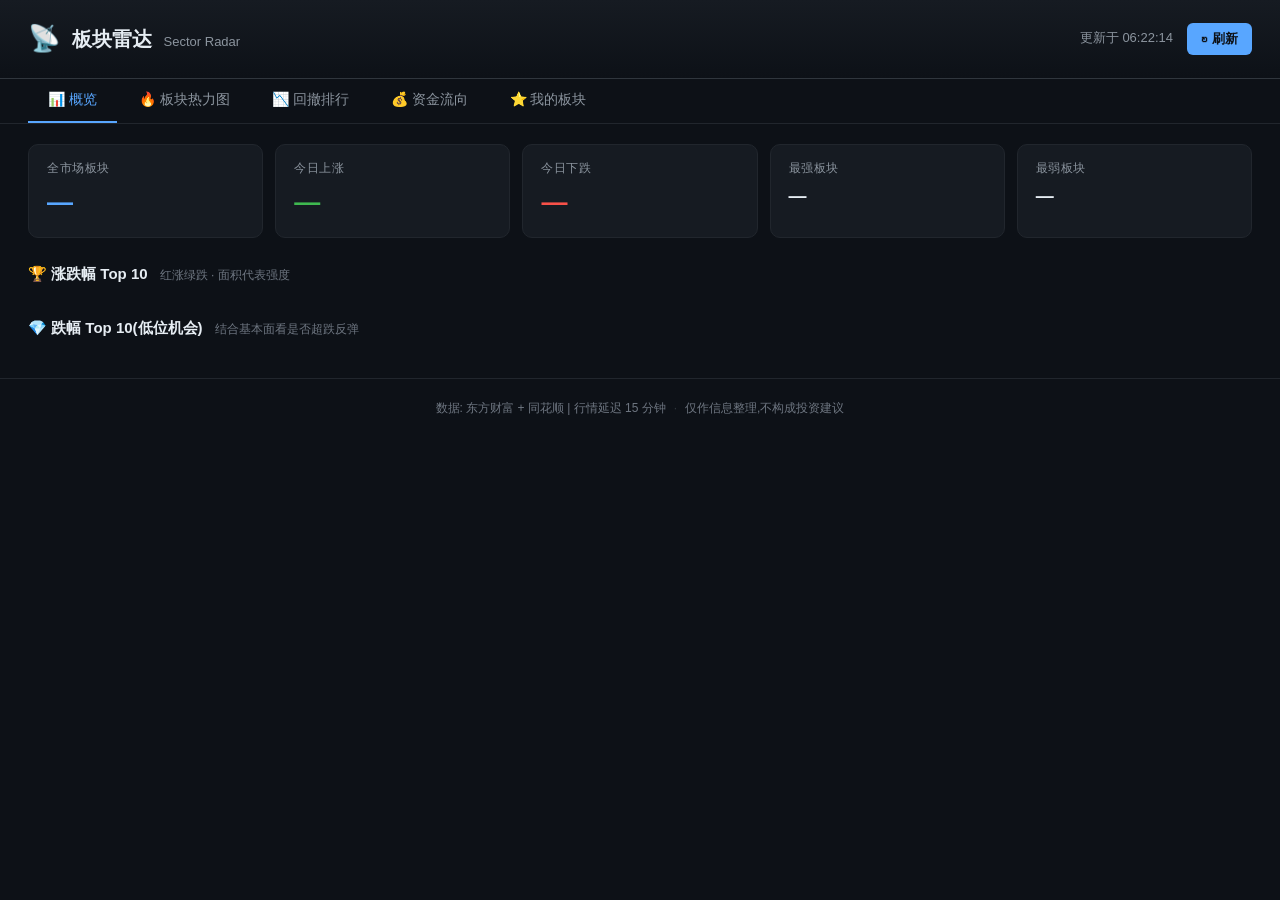
==== commit 47be67a8: "Add files via upload" ====
--- a/index.html
+++ b/index.html
@@ -14,28 +14,147 @@
     </div>
     <div class="meta">
       <span id="last-update" class="meta-item">加载中…</span>
-      <button id="refresh-btn" class="btn-primary" title="刷新所有板块">
+      <button id="refresh-btn" class="btn-primary" title="刷新所有数据">
         <span class="icon">↻</span> 刷新
       </button>
     </div>
   </header>
 
+  <nav class="tabs">
+    <button class="tab active" data-tab="overview">📊 概览</button>
+    <button class="tab" data-tab="heatmap">🔥 板块热力图</button>
+    <button class="tab" data-tab="drawdown">📉 回撤排行</button>
+    <button class="tab" data-tab="flow">💰 资金流向</button>
+    <button class="tab" data-tab="mine">⭐ 我的板块</button>
+  </nav>
+
   <main>
-    <section class="summary" id="summary">
-      <!-- 顶部统计条:板块数、个股数、运行状态 -->
+    <!-- ============ 概览 ============ -->
+    <section class="tab-panel active" id="panel-overview">
+      <div class="summary" id="summary">
+        <div class="stat-card">
+          <div class="label">全市场板块</div>
+          <div class="value accent" id="ov-sectors">—</div>
+        </div>
+        <div class="stat-card">
+          <div class="label">今日上涨</div>
+          <div class="value green" id="ov-up">—</div>
+        </div>
+        <div class="stat-card">
+          <div class="label">今日下跌</div>
+          <div class="value red" id="ov-down">—</div>
+        </div>
+        <div class="stat-card">
+          <div class="label">最强板块</div>
+          <div class="value" id="ov-top" style="font-size:18px;">—</div>
+        </div>
+        <div class="stat-card">
+          <div class="label">最弱板块</div>
+          <div class="value" id="ov-bottom" style="font-size:18px;">—</div>
+        </div>
+      </div>
+
+      <div class="section-head">
+        <h2>🏆 涨跌幅 Top 10</h2>
+        <span class="hint">红涨绿跌 · 面积代表强度</span>
+      </div>
+      <div class="rank-list" id="top10-list"></div>
+
+      <div class="section-head">
+        <h2>💎 跌幅 Top 10(低位机会)</h2>
+        <span class="hint">结合基本面看是否超跌反弹</span>
+      </div>
+      <div class="rank-list" id="bottom10-list"></div>
     </section>
 
-    <section class="toolbar">
-      <input id="search-input" type="search" placeholder="🔍 搜索板块或个股 (如 '医药' / '恒瑞')" />
-      <div class="filter-pills">
-        <button class="pill active" data-filter="all">全部</button>
-        <button class="pill" data-filter="with-news">有新闻</button>
-        <button class="pill" data-filter="hot">热门轮动</button>
+    <!-- ============ 热力图 ============ -->
+    <section class="tab-panel" id="panel-heatmap">
+      <div class="toolbar">
+        <div class="filter-pills">
+          <button class="pill active" data-hm="all">全部</button>
+          <button class="pill" data-hm="up">只看涨</button>
+          <button class="pill" data-hm="down">只看跌</button>
+        </div>
+        <div class="filter-pills">
+          <button class="pill active" data-size="abs">面积: 涨跌绝对值</button>
+          <button class="pill" data-size="vol">面积: 换手率</button>
+        </div>
+        <div class="legend">
+          <span class="legend-item" style="color:var(--red);">强涨</span>
+          <span class="legend-bar red"></span>
+          <span class="legend-item" style="color:var(--text-dim);">0</span>
+          <span class="legend-bar green"></span>
+          <span class="legend-item" style="color:var(--green);">强跌</span>
+        </div>
+      </div>
+      <div id="treemap" class="treemap">
+        <div class="loading">加载板块热力图中…</div>
+      </div>
+      <div class="hint-bottom">数据来源: 东方财富 push2delay · 延迟约 15 分钟</div>
+    </section>
+
+    <!-- ============ 回撤排行 ============ -->
+    <section class="tab-panel" id="panel-drawdown">
+      <div class="toolbar">
+        <div class="filter-pills" id="dd-period-pills">
+          <button class="pill active" data-period="5">5日高点</button>
+          <button class="pill" data-period="20">20日高点(月线)</button>
+          <button class="pill" data-period="60">60日高点(季线)</button>
+        </div>
+        <span class="hint">📌 回撤 = (当前 - N日高点) / N日高点 × 100%</span>
+      </div>
+      <div class="rank-list" id="dd-list">
+        <div class="loading">加载回撤排行…</div>
       </div>
     </section>
 
-    <section class="sectors" id="sectors-grid">
-      <div class="loading">加载板块数据中…</div>
+    <!-- ============ 资金流向 ============ -->
+    <section class="tab-panel" id="panel-flow">
+      <div class="summary" id="flow-summary">
+        <div class="stat-card">
+          <div class="label">今日主力净流入</div>
+          <div class="value green" id="fl-main-in">—</div>
+        </div>
+        <div class="stat-card">
+          <div class="label">今日主力净流出</div>
+          <div class="value red" id="fl-main-out">—</div>
+        </div>
+        <div class="stat-card">
+          <div class="label">净流入最强板块</div>
+          <div class="value" id="fl-top" style="font-size:18px;">—</div>
+        </div>
+        <div class="stat-card">
+          <div class="label">净流出最弱板块</div>
+          <div class="value" id="fl-bottom" style="font-size:18px;">—</div>
+        </div>
+      </div>
+
+      <div class="section-head">
+        <h2>💰 主力资金净流入 Top 15</h2>
+        <span class="hint">超大单 + 大单 = 主力</span>
+      </div>
+      <div class="rank-list" id="flow-in-list"></div>
+
+      <div class="section-head">
+        <h2>💸 主力资金净流出 Top 15</h2>
+        <span class="hint">从这些板块撤出要小心</span>
+      </div>
+      <div class="rank-list" id="flow-out-list"></div>
+    </section>
+
+    <!-- ============ 我的板块 ============ -->
+    <section class="tab-panel" id="panel-mine">
+      <div class="toolbar">
+        <input id="search-input" type="search" placeholder="🔍 搜索板块或个股 (如 '医药' / '恒瑞')" />
+        <div class="filter-pills">
+          <button class="pill active" data-filter="all">全部</button>
+          <button class="pill" data-filter="with-news">有新闻</button>
+          <button class="pill" data-filter="hot">热门轮动</button>
+        </div>
+      </div>
+      <div class="sectors" id="sectors-grid">
+        <div class="loading">加载板块数据中…</div>
+      </div>
     </section>
   </main>
 
@@ -50,7 +169,7 @@
   </div>
 
   <footer class="footer">
-    <span>数据: 东方财富 + 同花顺 | 缓存 5 分钟</span>
+    <span>数据: 东方财富 + 同花顺 | 行情延迟 15 分钟</span>
     <span class="dot">·</span>
     <span>仅作信息整理,不构成投资建议</span>
   </footer>
--- a/style.css
+++ b/style.css
@@ -12,6 +12,8 @@
   --accent-2: #79c0ff;
   --green: #3fb950;
   --red: #f85149;
+  --green-dark: #0d4429;
+  --red-dark: #4d0c10;
   --yellow: #d29922;
   --purple: #bc8cff;
   --orange: #ffa657;
@@ -76,12 +78,42 @@
 .btn-primary.loading .icon { animation: spin 1s linear infinite; }
 @keyframes spin { to { transform: rotate(360deg); } }
 
-/* ===== Summary ===== */
+/* ===== Tabs ===== */
+.tabs {
+  display: flex;
+  gap: 2px;
+  padding: 0 28px;
+  background: var(--bg);
+  border-bottom: 1px solid var(--border-soft);
+  overflow-x: auto;
+  white-space: nowrap;
+}
+.tab {
+  background: transparent;
+  border: none;
+  color: var(--text-dim);
+  padding: 12px 20px;
+  cursor: pointer;
+  font-size: 14px;
+  font-weight: 500;
+  border-bottom: 2px solid transparent;
+  transition: all 0.15s;
+}
+.tab:hover { color: var(--text); }
+.tab.active {
+  color: var(--accent);
+  border-bottom-color: var(--accent);
+}
+
+.tab-panel { display: none; padding: 20px 28px 28px; }
+.tab-panel.active { display: block; }
+
+/* ===== Summary cards ===== */
 .summary {
   display: grid;
   grid-template-columns: repeat(auto-fit, minmax(160px, 1fr));
   gap: 12px;
-  padding: 20px 28px 0;
+  margin-bottom: 24px;
 }
 .stat-card {
   background: var(--bg-elev);
@@ -95,13 +127,69 @@
 .stat-card .value.red { color: var(--red); }
 .stat-card .value.accent { color: var(--accent); }
 
+/* ===== Section head ===== */
+.section-head {
+  display: flex;
+  align-items: baseline;
+  gap: 12px;
+  margin: 20px 0 10px;
+}
+.section-head h2 { font-size: 15px; font-weight: 600; }
+.section-head .hint { color: var(--text-mute); font-size: 12px; }
+
+/* ===== Rank list (Top10 / 回撤) ===== */
+.rank-list { display: flex; flex-direction: column; gap: 4px; }
+.rank-row {
+  display: grid;
+  grid-template-columns: 36px 1fr 100px 80px 80px;
+  align-items: center;
+  gap: 12px;
+  background: var(--bg-elev);
+  border: 1px solid var(--border-soft);
+  border-radius: var(--radius-sm);
+  padding: 10px 14px;
+  transition: all 0.15s;
+  cursor: pointer;
+  text-decoration: none;
+  color: inherit;
+}
+.rank-row:hover { border-color: var(--accent); transform: translateX(2px); }
+.rank-row .rank-no {
+  font-family: 'SF Mono', Consolas, monospace;
+  color: var(--text-mute);
+  font-size: 13px;
+  text-align: center;
+}
+.rank-row.top3 .rank-no { color: var(--orange); font-weight: 700; }
+.rank-row .name { font-weight: 500; }
+.rank-row .name small { color: var(--text-mute); font-weight: 400; margin-left: 6px; font-size: 11px; font-family: 'SF Mono', Consolas, monospace; }
+.rank-row .pct { font-family: 'SF Mono', Consolas, monospace; font-weight: 600; text-align: right; }
+.rank-row .bar-wrap {
+  background: var(--bg);
+  height: 6px;
+  border-radius: 3px;
+  overflow: hidden;
+  position: relative;
+}
+.rank-row .bar {
+  height: 100%;
+  border-radius: 3px;
+  transition: width 0.3s;
+}
+.rank-row .extra { color: var(--text-dim); font-size: 12px; text-align: right; }
+
+@media (max-width: 720px) {
+  .rank-row { grid-template-columns: 30px 1fr 80px; }
+  .rank-row .bar-wrap, .rank-row .extra { display: none; }
+}
+
 /* ===== Toolbar ===== */
 .toolbar {
   display: flex;
   gap: 14px;
   align-items: center;
-  padding: 18px 28px;
   flex-wrap: wrap;
+  margin-bottom: 16px;
 }
 #search-input {
   flex: 1;
@@ -116,7 +204,7 @@
   transition: border-color 0.15s;
 }
 #search-input:focus { border-color: var(--accent); }
-.filter-pills { display: flex; gap: 6px; }
+.filter-pills { display: flex; gap: 6px; flex-wrap: wrap; }
 .pill {
   background: var(--bg-elev);
   border: 1px solid var(--border);
@@ -134,15 +222,82 @@
   border-color: var(--accent);
   font-weight: 600;
 }
-
-/* ===== Sectors grid ===== */
+.hint { color: var(--text-mute); font-size: 12px; }
+.hint-bottom { text-align: center; color: var(--text-mute); font-size: 11px; margin-top: 12px; }
+
+/* ===== Treemap ===== */
+.treemap {
+  width: 100%;
+  background: var(--bg-elev);
+  border: 1px solid var(--border-soft);
+  border-radius: var(--radius);
+  min-height: 520px;
+  position: relative;
+  overflow: hidden;
+}
+.treemap .loading {
+  position: absolute;
+  inset: 0;
+  display: flex;
+  align-items: center;
+  justify-content: center;
+  color: var(--text-dim);
+  font-size: 14px;
+}
+.tm-node {
+  position: absolute;
+  display: flex;
+  flex-direction: column;
+  align-items: center;
+  justify-content: center;
+  text-align: center;
+  border: 1px solid rgba(13, 17, 23, 0.6);
+  cursor: pointer;
+  overflow: hidden;
+  transition: all 0.2s;
+  padding: 4px;
+}
+.tm-node:hover {
+  transform: scale(1.02);
+  z-index: 10;
+  border-color: var(--text);
+  box-shadow: 0 0 0 2px var(--accent);
+}
+.tm-node .nm { font-weight: 600; line-height: 1.2; word-break: break-all; }
+.tm-node .pc { font-family: 'SF Mono', Consolas, monospace; font-weight: 700; margin-top: 2px; }
+.tm-node.small .nm { font-size: 11px; }
+.tm-node.small .pc { font-size: 12px; }
+.tm-node.tiny .nm { font-size: 10px; }
+.tm-node.tiny .pc { font-size: 11px; }
+
+/* ===== Legend ===== */
+.legend {
+  display: flex;
+  align-items: center;
+  gap: 6px;
+  font-size: 12px;
+  margin-left: auto;
+}
+.legend-item { font-weight: 500; }
+.legend-bar {
+  width: 80px;
+  height: 10px;
+  border-radius: 2px;
+}
+.legend-bar.red {
+  background: linear-gradient(90deg, var(--green-dark) 0%, var(--bg) 50%, var(--red-dark) 100%);
+}
+.legend-bar.green {
+  background: linear-gradient(90deg, var(--bg) 0%, var(--green-dark) 100%);
+}
+
+/* ===== Sectors grid (我的板块) ===== */
 .sectors {
   display: grid;
   grid-template-columns: repeat(auto-fill, minmax(360px, 1fr));
   gap: 16px;
-  padding: 0 28px 28px;
-}
-.loading { grid-column: 1 / -1; text-align: center; padding: 60px 0; color: var(--text-dim); }
+}
+.loading { text-align: center; padding: 40px 0; color: var(--text-dim); }
 
 .sector-card {
   background: var(--bg-elev);
@@ -306,7 +461,7 @@
 }
 .footer .dot { color: var(--border); }
 
-/* ===== Hot tag ===== */
+/* ===== Tags ===== */
 .tag-hot {
   display: inline-block;
   background: rgba(248, 81, 73, 0.15);
@@ -322,6 +477,9 @@
 /* ===== Responsive ===== */
 @media (max-width: 720px) {
   .topbar { flex-wrap: wrap; gap: 10px; padding: 14px 16px; }
-  .toolbar, .summary, .sectors { padding-left: 16px; padding-right: 16px; }
+  .tab-panel, .summary { padding-left: 16px; padding-right: 16px; }
+  .tabs { padding: 0 16px; }
   .sectors { grid-template-columns: 1fr; }
-}
+  .summary { grid-template-columns: repeat(2, 1fr); }
+  .stat-card .value { font-size: 22px; }
+}
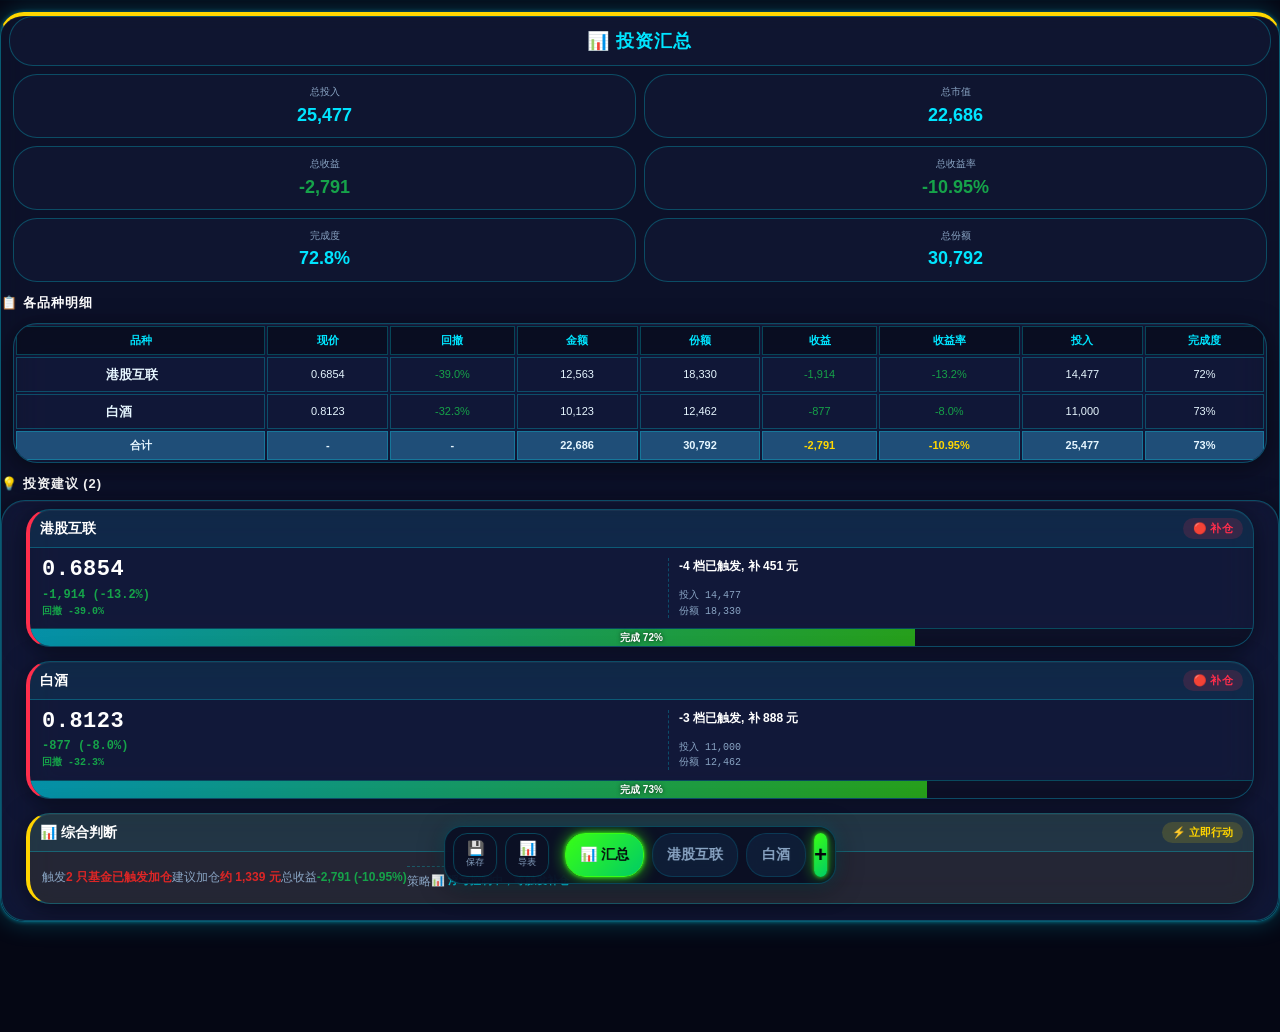
==== commit 45fc7fb7: "Add files via upload" ====
--- a/index.html
+++ b/index.html
@@ -1,178 +1,30 @@
 <!DOCTYPE html>
-<html lang="zh-CN">
+<html lang="zh-CN" data-theme="cyber">
 <head>
-  <meta charset="UTF-8" />
-  <meta name="viewport" content="width=device-width, initial-scale=1.0" />
-  <title>板块雷达 · Sector Radar</title>
-  <link rel="stylesheet" href="style.css" />
+<meta charset="UTF-8">
+<meta name="viewport" content="width=device-width,initial-scale=1,maximum-scale=1,user-scalable=no,viewport-fit=cover">
+<meta name="apple-mobile-web-app-capable" content="yes">
+<meta name="theme-color" content="#0a1024">
+<title>基金加仓总览 R2</title>
+<link rel="stylesheet" href="style.css">
 </head>
 <body>
-  <header class="topbar">
-    <div class="brand">
-      <span class="logo">📡</span>
-      <h1>板块雷达 <small>Sector Radar</small></h1>
-    </div>
-    <div class="meta">
-      <span id="last-update" class="meta-item">加载中…</span>
-      <button id="refresh-btn" class="btn-primary" title="刷新所有数据">
-        <span class="icon">↻</span> 刷新
-      </button>
-    </div>
-  </header>
+  <div id="funds">…</div>
 
-  <nav class="tabs">
-    <button class="tab active" data-tab="overview">📊 概览</button>
-    <button class="tab" data-tab="heatmap">🔥 板块热力图</button>
-    <button class="tab" data-tab="drawdown">📉 回撤排行</button>
-    <button class="tab" data-tab="flow">💰 资金流向</button>
-    <button class="tab" data-tab="mine">⭐ 我的板块</button>
-  </nav>
-
-  <main>
-    <!-- ============ 概览 ============ -->
-    <section class="tab-panel active" id="panel-overview">
-      <div class="summary" id="summary">
-        <div class="stat-card">
-          <div class="label">全市场板块</div>
-          <div class="value accent" id="ov-sectors">—</div>
-        </div>
-        <div class="stat-card">
-          <div class="label">今日上涨</div>
-          <div class="value green" id="ov-up">—</div>
-        </div>
-        <div class="stat-card">
-          <div class="label">今日下跌</div>
-          <div class="value red" id="ov-down">—</div>
-        </div>
-        <div class="stat-card">
-          <div class="label">最强板块</div>
-          <div class="value" id="ov-top" style="font-size:18px;">—</div>
-        </div>
-        <div class="stat-card">
-          <div class="label">最弱板块</div>
-          <div class="value" id="ov-bottom" style="font-size:18px;">—</div>
-        </div>
-      </div>
-
-      <div class="section-head">
-        <h2>🏆 涨跌幅 Top 10</h2>
-        <span class="hint">红涨绿跌 · 面积代表强度</span>
-      </div>
-      <div class="rank-list" id="top10-list"></div>
-
-      <div class="section-head">
-        <h2>💎 跌幅 Top 10(低位机会)</h2>
-        <span class="hint">结合基本面看是否超跌反弹</span>
-      </div>
-      <div class="rank-list" id="bottom10-list"></div>
-    </section>
-
-    <!-- ============ 热力图 ============ -->
-    <section class="tab-panel" id="panel-heatmap">
-      <div class="toolbar">
-        <div class="filter-pills">
-          <button class="pill active" data-hm="all">全部</button>
-          <button class="pill" data-hm="up">只看涨</button>
-          <button class="pill" data-hm="down">只看跌</button>
-        </div>
-        <div class="filter-pills">
-          <button class="pill active" data-size="abs">面积: 涨跌绝对值</button>
-          <button class="pill" data-size="vol">面积: 换手率</button>
-        </div>
-        <div class="legend">
-          <span class="legend-item" style="color:var(--red);">强涨</span>
-          <span class="legend-bar red"></span>
-          <span class="legend-item" style="color:var(--text-dim);">0</span>
-          <span class="legend-bar green"></span>
-          <span class="legend-item" style="color:var(--green);">强跌</span>
-        </div>
-      </div>
-      <div id="treemap" class="treemap">
-        <div class="loading">加载板块热力图中…</div>
-      </div>
-      <div class="hint-bottom">数据来源: 东方财富 push2delay · 延迟约 15 分钟</div>
-    </section>
-
-    <!-- ============ 回撤排行 ============ -->
-    <section class="tab-panel" id="panel-drawdown">
-      <div class="toolbar">
-        <div class="filter-pills" id="dd-period-pills">
-          <button class="pill active" data-period="5">5日高点</button>
-          <button class="pill" data-period="20">20日高点(月线)</button>
-          <button class="pill" data-period="60">60日高点(季线)</button>
-        </div>
-        <span class="hint">📌 回撤 = (当前 - N日高点) / N日高点 × 100%</span>
-      </div>
-      <div class="rank-list" id="dd-list">
-        <div class="loading">加载回撤排行…</div>
-      </div>
-    </section>
-
-    <!-- ============ 资金流向 ============ -->
-    <section class="tab-panel" id="panel-flow">
-      <div class="summary" id="flow-summary">
-        <div class="stat-card">
-          <div class="label">今日主力净流入</div>
-          <div class="value green" id="fl-main-in">—</div>
-        </div>
-        <div class="stat-card">
-          <div class="label">今日主力净流出</div>
-          <div class="value red" id="fl-main-out">—</div>
-        </div>
-        <div class="stat-card">
-          <div class="label">净流入最强板块</div>
-          <div class="value" id="fl-top" style="font-size:18px;">—</div>
-        </div>
-        <div class="stat-card">
-          <div class="label">净流出最弱板块</div>
-          <div class="value" id="fl-bottom" style="font-size:18px;">—</div>
-        </div>
-      </div>
-
-      <div class="section-head">
-        <h2>💰 主力资金净流入 Top 15</h2>
-        <span class="hint">超大单 + 大单 = 主力</span>
-      </div>
-      <div class="rank-list" id="flow-in-list"></div>
-
-      <div class="section-head">
-        <h2>💸 主力资金净流出 Top 15</h2>
-        <span class="hint">从这些板块撤出要小心</span>
-      </div>
-      <div class="rank-list" id="flow-out-list"></div>
-    </section>
-
-    <!-- ============ 我的板块 ============ -->
-    <section class="tab-panel" id="panel-mine">
-      <div class="toolbar">
-        <input id="search-input" type="search" placeholder="🔍 搜索板块或个股 (如 '医药' / '恒瑞')" />
-        <div class="filter-pills">
-          <button class="pill active" data-filter="all">全部</button>
-          <button class="pill" data-filter="with-news">有新闻</button>
-          <button class="pill" data-filter="hot">热门轮动</button>
-        </div>
-      </div>
-      <div class="sectors" id="sectors-grid">
-        <div class="loading">加载板块数据中…</div>
-      </div>
-    </section>
-  </main>
-
-  <div id="news-modal" class="modal hidden">
-    <div class="modal-content">
-      <header>
-        <h2 id="modal-title">板块要闻</h2>
-        <button id="modal-close" class="close-btn">×</button>
-      </header>
-      <div id="modal-body" class="modal-body">加载中…</div>
-    </div>
-  </div>
-
-  <footer class="footer">
-    <span>数据: 东方财富 + 同花顺 | 行情延迟 15 分钟</span>
-    <span class="dot">·</span>
-    <span>仅作信息整理,不构成投资建议</span>
-  </footer>
+  <script>
+    if (typeof FUNDS_INIT === 'undefined') {
+      window.FUNDS_INIT = [
+        { name: '港股互联', code: '513770', price: 0.6854, basePrice: 0.7898, initShares: 18329.53, target: 20000, multi: 1.10, step: 0.03, tiers: 15, priceLow: 0.574, priceMid: 0.912, priceHigh: 1.124, color: '#00f0ff',
+          buys: []
+        },
+        { name: '白酒', code: '161725', price: 0.8123, basePrice: 0.9000, initShares: 10000, target: 15000, multi: 1.10, step: 0.03, tiers: 10, priceLow: 0.65, priceMid: 1.05, priceHigh: 1.20, color: '#fbbf24',
+          buys: [
+            { date: '2025-01-10', type: 'buy', price: 0.9, amount: 2000, sday: '2025-01-12', tier: 0 }
+          ]
+        }
+      ];
+    }
+  </script>
 
   <script src="app.js"></script>
 </body>
--- a/style.css
+++ b/style.css
@@ -1,485 +1,3084 @@
-/* ====== Sector Radar — 暗色盯盘风 ====== */
-:root {
-  --bg: #0d1117;
-  --bg-elev: #161b22;
-  --bg-elev-2: #1c232c;
-  --border: #30363d;
-  --border-soft: #21262d;
-  --text: #e6edf3;
-  --text-dim: #8b949e;
-  --text-mute: #6e7681;
-  --accent: #58a6ff;
-  --accent-2: #79c0ff;
-  --green: #3fb950;
-  --red: #f85149;
-  --green-dark: #0d4429;
-  --red-dark: #4d0c10;
-  --yellow: #d29922;
-  --purple: #bc8cff;
-  --orange: #ffa657;
-  --shadow: 0 8px 24px rgba(0, 0, 0, 0.4);
-  --radius: 10px;
-  --radius-sm: 6px;
+/* ===========================================================
+   基金加仓总览 - 赛博朋克 v15 (深空宇宙版)
+   参考图: 深空黑底 + 鲜艳霓虹 + 玻璃拟态 + 渐变描边 + 圆环完成度
+   主题: cyber | dark | light (用按钮切换)
+   =========================================================== */
+
+:root,
+[data-theme="cyber"] {
+  --bg-0: #050714;
+  --bg-1: #0a0e22;
+  --bg-2: #131a35;
+  --space-bg: url('bg/space.jpg');
+  --card: rgba(20, 26, 56, 0.55);
+  --card-solid: #131a35;
+  --card-line: rgba(0, 240, 255, 0.25);
+  --card-line-strong: rgba(0, 240, 255, 0.7);
+  --text: #e6f6ff;
+  --text-dim: #8aa5c4;
+  --text-bright: #ffffff;
+  --neon-cyan: #00e5ff;
+  --neon-magenta: #ff2bd6;
+  --neon-yellow: #ffd400;
+  --neon-green: #39ff14;
+  --neon-orange: #ff9500;
+  --neon-red: #ff2e4c;
+  --neon-pink: #ff5fa0;
+  --neon-purple: #b14eff;
+  --neon-blue: #4a8af4;
+  --header-bg: linear-gradient(180deg, rgba(10, 14, 34, 0.85), rgba(5, 7, 20, 0.6));
+  --title-color: var(--neon-cyan);
+  --title-glow: 0 0 12px rgba(0, 229, 255, 0.6);
+  --btn-bg: transparent;
+  --btn-border: rgba(0, 229, 255, 0.5);
+  --btn-color: var(--neon-cyan);
+  --btn-size: 36px;
+  --shadow-card: 0 4px 24px rgba(0, 0, 0, 0.5), inset 0 1px 0 rgba(255, 255, 255, 0.05);
+  --glow-cyan: 0 0 16px rgba(0, 229, 255, 0.5), 0 0 4px rgba(0, 229, 255, 0.8);
+  --glow-yellow: 0 0 16px rgba(255, 212, 0, 0.6), 0 0 4px rgba(255, 212, 0, 0.9);
+  --glow-magenta: 0 0 16px rgba(255, 43, 214, 0.6), 0 0 4px rgba(255, 43, 214, 0.9);
+  --glow-green: 0 0 16px rgba(57, 255, 20, 0.6), 0 0 4px rgba(57, 255, 20, 0.9);
+  --glow-pink: 0 0 16px rgba(255, 95, 160, 0.6), 0 0 4px rgba(255, 95, 160, 0.9);
+  --glow-orange: 0 0 16px rgba(255, 149, 0, 0.6), 0 0 4px rgba(255, 149, 0, 0.9);
+  --glow-red: 0 0 16px rgba(255, 46, 76, 0.6), 0 0 4px rgba(255, 46, 76, 0.9);
+  --gradient-green: linear-gradient(135deg, #00ff88, #00b8ff);
+  --gradient-cyan: linear-gradient(135deg, #00f5c8, #00b4a0);
+  --gradient-orange: linear-gradient(135deg, #ffd400, #ff9500);
+  --gradient-pink: linear-gradient(135deg, #ff5fa0, #ff2bd6);
+  --gradient-blue: linear-gradient(135deg, #00e5ff, #4a8af4);
+  --gradient-purple: linear-gradient(135deg, #b14eff, #ff2bd6);
+  --gradient-red: linear-gradient(135deg, #ff2e4c, #b14eff);
+  --input-bg: rgba(5, 7, 20, 0.6);
+  --pulse-on: 1;
+}
+
+[data-theme="dark"] {
+  --bg-0: #0b1220;
+  --bg-1: #0b1220;
+  --bg-2: #0b1220;
+  --space-bg: none;
+  --card: #1e293b;
+  --card-solid: #1e293b;
+  --card-line: #334155;
+  --card-line-strong: #475569;
+  --text: #f1f5f9;
+  --text-dim: #94a3b8;
+  --text-bright: #ffffff;
+  --neon-cyan: #60a5fa;
+  --neon-magenta: #a78bfa;
+  --neon-yellow: #fbbf24;
+  --neon-green: #22c55e;
+  --neon-orange: #f97316;
+  --neon-red: #ef4444;
+  --neon-pink: #ec4899;
+  --neon-purple: #a78bfa;
+  --neon-blue: #60a5fa;
+  --header-bg: linear-gradient(135deg, #1e293b, #0f172a);
+  --title-color: #f1f5f9;
+  --title-glow: none;
+  --btn-bg: #334155;
+  --btn-border: transparent;
+  --btn-color: #e2e8f0;
+  --btn-size: 32px;
+  --shadow-card: 0 1px 3px rgba(0, 0, 0, 0.3);
+  --glow-cyan: none;
+  --glow-yellow: none;
+  --glow-magenta: none;
+  --glow-green: none;
+  --glow-pink: none;
+  --glow-orange: none;
+  --glow-red: none;
+  --gradient-green: #22c55e;
+  --gradient-orange: #f97316;
+  --gradient-pink: #ec4899;
+  --gradient-blue: #60a5fa;
+  --gradient-purple: #a78bfa;
+  --gradient-red: #ef4444;
+  --input-bg: #0f172a;
+  --pulse-on: 0;
+}
+
+[data-theme="light"] {
+  --bg-0: #f0f2f5;
+  --bg-1: #f0f2f5;
+  --bg-2: #ffffff;
+  --space-bg: none;
+  --card: #ffffff;
+  --card-solid: #ffffff;
+  --card-line: #e5e7eb;
+  --card-line-strong: #d1d5db;
+  --text: #1f2937;
+  --text-dim: #6b7280;
+  --text-bright: #111827;
+  --neon-cyan: #2563eb;
+  --neon-magenta: #c026d3;
+  --neon-yellow: #d97706;
+  --neon-green: #16a34a;
+  --neon-orange: #ea580c;
+  --neon-red: #dc2626;
+  --neon-pink: #db2777;
+  --neon-purple: #9333ea;
+  --neon-blue: #2563eb;
+  --header-bg: linear-gradient(135deg, #305496, #1F4E78);
+  --title-color: #ffffff;
+  --title-glow: none;
+  --btn-bg: #ffffff;
+  --btn-border: transparent;
+  --btn-color: #305496;
+  --btn-size: 32px;
+  --shadow-card: 0 1px 3px rgba(0, 0, 0, 0.08);
+  --glow-cyan: none;
+  --glow-yellow: none;
+  --glow-magenta: none;
+  --glow-green: none;
+  --glow-pink: none;
+  --glow-orange: none;
+  --glow-red: none;
+  --gradient-green: #16a34a;
+  --gradient-orange: #ea580c;
+  --gradient-pink: #db2777;
+  --gradient-blue: #2563eb;
+  --gradient-purple: #9333ea;
+  --gradient-red: #dc2626;
+  --input-bg: #fffef0;
+  --pulse-on: 0;
 }
 
 * { box-sizing: border-box; margin: 0; padding: 0; }
-
-html, body {
-  background: var(--bg);
+html { -webkit-text-size-adjust: 100%; }
+body {
+  font-family: -apple-system, BlinkMacSystemFont, "PingFang SC", "Microsoft YaHei", sans-serif;
+  background: var(--bg-0);
   color: var(--text);
-  font-family: -apple-system, BlinkMacSystemFont, "Segoe UI", "PingFang SC",
-               "Hiragino Sans GB", "Microsoft YaHei", sans-serif;
-  font-size: 14px;
-  line-height: 1.6;
+  font-size: 13px;
+  line-height: 1.35;
+  padding-bottom: 30px;
+  -webkit-font-smoothing: antialiased;
+  -webkit-user-select: none;
+  user-select: none;
+  -webkit-touch-callout: none;
   min-height: 100vh;
-  -webkit-font-smoothing: antialiased;
-}
-
-a { color: var(--accent); text-decoration: none; }
-a:hover { text-decoration: underline; }
-
-/* ===== Topbar ===== */
-.topbar {
-  display: flex;
-  justify-content: space-between;
+  position: relative;
+  overflow-x: hidden;
+}
+
+/* 深空背景图 (仅 cyber 主题) */
+[data-theme="cyber"] body {
+  background:
+    linear-gradient(180deg, rgba(5, 7, 20, 0.3) 0%, rgba(5, 7, 20, 0.6) 100%),
+    var(--space-bg) center top / cover no-repeat,
+    var(--bg-0);
+  background-attachment: fixed, fixed, fixed;
+}
+
+/* 顶部扫描线 (仅 cyber) */
+[data-theme="cyber"] body::before {
+  content: "";
+  position: fixed;
+  inset: 0;
+  pointer-events: none;
+  z-index: 1;
+  background: linear-gradient(rgba(0, 229, 255, 0.03) 1px, transparent 1px) 0 0 / 100% 60px;
+  opacity: 0.5;
+}
+
+input, textarea, select {
+  -webkit-user-select: auto; user-select: auto; -webkit-touch-callout: default;
+  font-family: inherit;
+}
+header, header *, .tab, .tab *, .tab-add {
+  -webkit-user-select: none !important; user-select: none !important; -webkit-touch-callout: none !important;
+}
+
+/* ============ 顶部 ============ */
+header {
+  background: var(--header-bg);
+  padding: 6px 10px;
+  position: sticky;
+  top: 0;
+  z-index: 100;
+  display: flex;
   align-items: center;
-  padding: 18px 28px;
-  background: linear-gradient(180deg, #161b22 0%, #0d1117 100%);
-  border-bottom: 1px solid var(--border);
+  justify-content: flex-end;
+  gap: 8px;
+  border-bottom: 1px solid var(--card-line);
+  backdrop-filter: blur(12px);
+  -webkit-backdrop-filter: blur(12px);
+  flex-wrap: nowrap;
+  overflow: hidden;
+  min-height: 44px;
+}
+header h1 {
+  font-size: 16px;
+  font-weight: 800;
+  flex-shrink: 0;
+  white-space: nowrap;
+  letter-spacing: 1px;
+  color: var(--title-color);
+  text-shadow: var(--title-glow);
+  display: flex;
+  align-items: center;
+  gap: 4px;
+}
+.header-time {
+  font-size: 10px;
+  color: var(--neon-cyan);
+  text-shadow: calc(var(--pulse-on) * 0 0 6px rgba(0, 229, 255, 0.6));
+  background: var(--input-bg);
+  padding: 3px 8px;
+  border-radius: 20px;
+  border: 1px solid var(--card-line);
+  font-family: monospace;
+  letter-spacing: 0.5px;
+  flex: 0 1 auto;
+  min-width: 0;
+  overflow: hidden;
+  text-overflow: ellipsis;
+  white-space: nowrap;
+}
+.save-status {
+  font-size: 9px;
+  color: var(--neon-green);
+  background: color-mix(in srgb, var(--neon-green) 15%, transparent);
+  padding: 2px 6px;
+  border-radius: 16px;
+  border: 1px solid color-mix(in srgb, var(--neon-green) 40%, transparent);
+  text-shadow: calc(var(--pulse-on) * 0 0 4px color-mix(in srgb, var(--neon-green) 60%, transparent));
+  font-family: monospace;
+  flex-shrink: 0;
+}
+.save-status:not(.saved) {
+  color: var(--text-dim);
+  background: color-mix(in srgb, var(--text-dim) 10%, transparent);
+  border-color: color-mix(in srgb, var(--text-dim) 30%, transparent);
+  text-shadow: none;
+}
+
+/* 顶部按钮 (参考图大圆按钮) */
+.header-btns {
+  display: flex;
+  gap: 6px;
+  flex-shrink: 0;
+  margin-left: auto;
+}
+.refresh-btn {
+  background: var(--btn-bg);
+  color: var(--btn-color);
+  border: 1.5px solid var(--btn-border);
+  width: var(--btn-size);
+  height: var(--btn-size);
+  border-radius: 50%;
+  font-size: 16px;
+  cursor: pointer;
+  flex-shrink: 0;
+  transition: all 0.2s;
+  display: flex;
+  align-items: center;
+  justify-content: center;
+  padding: 0;
+}
+[data-theme="cyber"] .refresh-btn:hover {
+  transform: scale(1.1);
+  box-shadow: var(--glow-cyan);
+  background: color-mix(in srgb, var(--neon-cyan) 15%, transparent);
+}
+#themeBtn { color: var(--neon-yellow); border-color: color-mix(in srgb, var(--neon-yellow) 60%, transparent); }
+#logoutBtn { color: var(--neon-magenta); border-color: color-mix(in srgb, var(--neon-magenta) 60%, transparent); }
+#saveBtn { color: var(--neon-green); border-color: color-mix(in srgb, var(--neon-green) 60%, transparent); }
+#excelBtn { color: var(--neon-blue); border-color: color-mix(in srgb, var(--neon-blue) 60%, transparent); }
+#exportBtn { color: var(--neon-pink); border-color: color-mix(in srgb, var(--neon-pink) 60%, transparent); }
+.refresh-btn:disabled { opacity: 0.4; }
+
+main {
+  padding: 8px;
+  display: flex;
+  flex-direction: column;
+  gap: 10px;
+  position: relative;
+  z-index: 3;
+}
+
+/* ============ tab 切换 (每个独立圆角胶囊) ============ */
+.tab-bar {
+  display: flex;
+  background: linear-gradient(180deg, #050714 0%, #050714 70%, transparent 100%) !important;
+  padding: 12px 8px 8px;
+  border: none;
   position: sticky;
   top: 0;
   z-index: 50;
+  overflow-x: auto;
+  -webkit-overflow-scrolling: touch;
+  gap: 6px;
+  margin-bottom: 0;
+  min-height: 56px;
+}
+.tab-content {
+  margin-top: 8px;
+  position: relative;
+  z-index: 1;
+  padding-top: 4px;
+  padding-bottom: 80px; /* 留出底部 dock 空间 */
+}
+.tab {
+  flex: 1;
+  min-width: 60px;
+  padding: 10px 14px;
+  background: color-mix(in srgb, var(--neon-cyan) 4%, rgba(20, 26, 56, 0.6)) !important;
+  border: 1.5px solid color-mix(in srgb, var(--neon-cyan) 15%, transparent) !important;
+  color: var(--text-dim) !important;
+  font-size: 14px;
+  font-weight: 700;
+  cursor: pointer;
+  border-radius: 20px;
+  transition: all 0.2s;
+  white-space: nowrap;
+  text-align: center;
   backdrop-filter: blur(8px);
-}
-.brand { display: flex; align-items: center; gap: 12px; }
-.logo { font-size: 26px; }
-.brand h1 { font-size: 20px; font-weight: 600; }
-.brand h1 small { color: var(--text-dim); font-weight: 400; margin-left: 6px; font-size: 13px; }
-.meta { display: flex; align-items: center; gap: 14px; }
-.meta-item { color: var(--text-dim); font-size: 13px; }
-.btn-primary {
-  background: var(--accent);
-  color: #0d1117;
+  -webkit-backdrop-filter: blur(8px);
+}
+.tab.active {
+  color: #05060b !important;
+  border-color: var(--neon-green) !important;
+  background: linear-gradient(135deg, var(--neon-green), #00cc66) !important;
+  text-shadow: none;
+  box-shadow: 0 0 16px rgba(57, 255, 20, 0.7), 0 0 4px rgba(57, 255, 20, 1), inset 0 1px 0 rgba(255, 255, 255, 0.3);
+  font-weight: 800;
+}
+.tab.tab-summary { font-weight: 800; }
+.tab.tab-summary.active {
+  color: #05060b !important;
+  border-color: var(--neon-green) !important;
+  background: linear-gradient(135deg, var(--neon-green), #00cc66) !important;
+  box-shadow: 0 0 16px rgba(57, 255, 20, 0.7), 0 0 4px rgba(57, 255, 20, 1);
+  text-shadow: none;
+}
+.tab:active { transform: scale(0.95); }
+.tab-add {
+  flex: 0 0 40px;
+  background: linear-gradient(135deg, var(--neon-green), #00cc66) !important;
+  color: #05060b !important;
   border: none;
-  padding: 7px 14px;
-  border-radius: var(--radius-sm);
+  font-size: 22px;
+  font-weight: 900;
   cursor: pointer;
+  border-radius: 20px;
+  padding: 0;
+  line-height: 1;
+}
+[data-theme="cyber"] .tab-add { box-shadow: var(--glow-green); }
+.tab-add:active { transform: scale(0.9); }
+/* 存表按钮 - 和 + 同款圆形按钮(只图标) */
+.tab-save-btn {
+  flex: 0 0 40px;
+  background: linear-gradient(135deg, #4ade80, #22c55e) !important;
+  color: #05060b !important;
+  font-size: 18px;
+  border: none;
+  padding: 0;
+  cursor: pointer;
+}
+.tab-save-btn:hover {
+  box-shadow: 0 0 12px rgba(74, 222, 128, 0.6) !important;
+}
+
+/* 手动刷新按钮 - 青色系 */
+.tab-refresh-btn {
+  flex: 0 0 40px;
+  background: linear-gradient(135deg, #00f0ff, #00b4d8) !important;
+  color: #05060b !important;
+  font-size: 18px;
+  border: none;
+  padding: 0;
+  cursor: pointer;
+  transition: transform 0.3s;
+}
+.tab-refresh-btn:hover {
+  box-shadow: 0 0 12px rgba(0, 240, 255, 0.6) !important;
+}
+.tab-refresh-btn:active {
+  transform: scale(0.9);
+}
+.tab-refresh-btn.spinning {
+  animation: refreshSpin 1s linear infinite;
+}
+@keyframes refreshSpin {
+  to { transform: rotate(360deg); }
+}
+
+/* 参数设置 - 页面下方 */
+.param-section {
+  padding: 8px 10px 14px;
+  background: transparent !important;
+  border: none !important;
+  margin: 0;
+}
+.param-grid-table {
+  display: flex;
+  flex-direction: column;
+  gap: 6px;
+  margin-bottom: 10px;
+}
+.param-grid-row {
+  display: grid;
+  grid-template-columns: 1fr 1fr 1fr;
+  gap: 8px;
+}
+.param-grid-row .ps-item {
+  display: flex;
+  align-items: center;
+  background: rgba(20, 26, 56, 0.5);
+  border: 1px solid rgba(0, 240, 255, 0.2);
+  border-radius: 14px;
+  padding: 6px 10px;
+  gap: 6px;
+  min-width: 0;
+}
+.param-grid-row .ps-item .lbl {
+  font-size: 11px;
+  color: #8a9bb5;
   font-weight: 600;
+  flex-shrink: 0;
+  white-space: nowrap;
+}
+.param-grid-row .ps-item .param-input {
+  flex: 1;
+  min-width: 0;
+  background: transparent !important;
+  border: none;
+  color: #c5d4e3;
   font-size: 13px;
+  font-weight: 700;
+  text-align: right;
+  font-family: -apple-system, monospace;
+  padding: 1px 2px;
+  outline: none;
+}
+.param-grid-row .ps-item .param-input:focus {
+  color: #00f0ff;
+  text-shadow: 0 0 6px rgba(0, 240, 255, 0.5);
+}
+.tab-del:active { background: var(--neon-red) !important; }
+.tab { position: relative; }
+.tab.pressing { transform: scale(0.95); background: color-mix(in srgb, var(--neon-red) 30%, transparent) !important; color: var(--neon-red) !important; }
+.tab-hint {
+  position: fixed; top: 110px; left: 50%;
+  transform: translateX(-50%) translateY(-20px);
+  background: color-mix(in srgb, var(--neon-red) 95%, transparent) !important;
+  color: #fff !important;
+  padding: 8px 16px;
+  border-radius: 20px;
+  font-size: 13px;
+  font-weight: 700;
+  z-index: 9999;
+  opacity: 0;
+  transition: opacity 0.2s, transform 0.2s;
+  pointer-events: none;
+  white-space: nowrap;
+  box-shadow: var(--glow-red);
+}
+.tab-hint.show { opacity: 1; transform: translateX(-50%) translateY(0); }
+
+/* ============ 基金卡片 ============ */
+.fund, .tier-section, .buy-section, .buy-table-wrap, .summary-card, .param-strip,
+.neighbor-row, .bar-row, .investment-advice, .summary-section,
+.advice-card, .sum-table-wrap, .advice-list, .modal-content, .settings-content, .add-dialog {
+  background: var(--card) !important;
+  color: var(--text) !important;
+  border: 1px solid var(--card-line);
+  border-radius: 24px;
+  box-shadow: var(--shadow-card);
+  backdrop-filter: blur(14px) saturate(150%);
+  -webkit-backdrop-filter: blur(14px) saturate(150%);
+  position: relative;
+  overflow: hidden;
+}
+[data-theme="cyber"] .fund {
+  box-shadow:
+    0 0 24px rgba(0, 229, 255, 0.25),
+    0 0 4px rgba(0, 229, 255, 0.4),
+    inset 0 1px 0 rgba(255, 255, 255, 0.05);
+  border-color: rgba(0, 229, 255, 0.35);
+}
+/* .fund::before removed - using box-shadow instead */
+
+.fund-head {
+  display: grid;
+  grid-template-columns: 1.2fr 1fr 0.8fr;
+  gap: 8px;
+  background: transparent !important;
+  border-bottom: none;
+  border-radius: 0;
+  overflow: visible;
+  margin-bottom: 0;
+  padding: 0;
+}
+.fund-name {
+  padding: 14px 16px;
+  font-weight: 800;
+  font-size: 16px;
+  display: flex;
+  flex-direction: column;
+  justify-content: center;
+  border: none;
+  color: var(--text-bright);
+  letter-spacing: 0.5px;
+  background: color-mix(in srgb, var(--neon-cyan) 6%, transparent);
+  border-radius: 20px;
+}
+.code-mini {
+  font-size: 9px;
+  color: var(--text-dim);
+  font-weight: 500;
+  font-family: monospace;
+}
+.fund-price {
+  padding: 12px 6px;
+  text-align: center;
+  display: flex;
+  flex-direction: column;
+  justify-content: center;
+  border: none;
+  background: linear-gradient(135deg, #ffd000, #ff9500) !important;
+  color: #05060b;
+  font-weight: 800;
+  border-radius: 20px;
+  box-shadow: 0 0 20px rgba(255, 149, 0, 0.5), inset 0 1px 0 rgba(255, 255, 255, 0.3);
+}
+[data-theme="cyber"] .fund-price { box-shadow: inset 0 0 12px rgba(255, 149, 0, 0.3); }
+.fund-price .lbl { color: #05060b !important; font-weight: 700; font-size: 9px; opacity: 0.7; }
+.fund-price .val, .fund-price .price-input { color: #05060b !important; font-weight: 800; }
+.fund-price .price-input {
+  background: transparent !important;
+  border: none !important;
+  text-align: center;
+  font-size: 18px;
+  border-radius: 0;
+  padding: 0;
+  outline: none;
+  -webkit-appearance: none;
+  appearance: none;
+  width: 100%;
+  font-family: inherit;
+  color: #05060b !important;
+  text-shadow: 0 1px 2px rgba(255, 255, 255, 0.2);
+}
+.fund-extra {
+  padding: 14px 12px;
+  text-align: center;
+  display: flex;
+  flex-direction: column;
+  justify-content: center;
+  border: none;
+  background: color-mix(in srgb, var(--neon-cyan) 6%, transparent);
+  border-radius: 20px;
+}
+.fund-extra:last-child { border-right: none; }
+.lbl {
+  font-size: 9px;
+  color: var(--text-dim);
+  display: block;
+  margin-bottom: 2px;
+  letter-spacing: 0.5px;
+  text-transform: uppercase;
+  font-weight: 600;
+}
+.val {
+  font-size: 14px;
+  font-weight: 700;
+  color: var(--text-bright);
+  font-family: -apple-system, sans-serif;
+}
+.fund-price input {
+  width: 100%; border: none; background: transparent;
+  font-size: 15px; font-weight: 800; color: #05060b;
+  text-align: center; font-family: inherit; padding: 0;
+  -moz-appearance: textfield;
+}
+.fund-price input::-webkit-outer-spin-button, .fund-price input::-webkit-inner-spin-button { -webkit-appearance: none; margin: 0; }
+
+/* 建议条 */
+.advice {
+  padding: 8px 12px;
+  font-size: 13px;
+  font-weight: 700;
+  text-align: center;
+  background: var(--gradient-blue) !important;
+  color: #fff !important;
+  border-bottom: 1px solid var(--card-line);
+  letter-spacing: 1px;
+  text-shadow: calc(var(--pulse-on) * 0 0 6px rgba(0,0,0,0.5));
+}
+.advice.urgent { background: var(--gradient-red) !important; }
+.advice.danger { background: var(--gradient-orange) !important; color: #05060b !important; }
+.advice.good { background: var(--gradient-green) !important; color: #05060b !important; }
+
+/* 数据行 (5 列) */
+.fund-stats {
+  display: grid;
+  grid-template-columns: repeat(5, 1fr);
+  background: transparent !important;
+  border-bottom: 1px solid var(--card-line);
+  padding: 0;
+}
+.fund-stats > div {
+  padding: 8px 2px;
+  text-align: center;
+  border-right: 1px solid var(--card-line);
+  min-height: 44px;
+  display: flex;
+  flex-direction: column;
+  justify-content: center;
+}
+.fund-stats > div:last-child { border-right: none; }
+.fund-stats .val { font-size: 12px; }
+.fund-stats .hl { background: color-mix(in srgb, var(--neon-yellow) 10%, transparent); }
+.fund-stats .hl .val { color: var(--neon-yellow); font-size: 13px; font-weight: 800; }
+.fund-stats .pnl-pos { background: color-mix(in srgb, var(--neon-green) 12%, transparent); }
+.fund-stats .pnl-pos .val { color: var(--neon-green); font-weight: 800; }
+.fund-stats .pnl-neg { background: color-mix(in srgb, var(--neon-red) 12%, transparent); }
+.fund-stats .pnl-neg .val { color: var(--neon-red); font-weight: 800; }
+
+.fund-stats-2 { grid-template-columns: repeat(2, 1fr) !important; }
+.fund-stats-5 { grid-template-columns: repeat(5, 1fr) !important; font-size: 9px; }
+.fund-stats-5 .val { font-size: 11px; }
+.fund-stats-5 .lbl { font-size: 8px; }
+.fund-stats-5 > div { min-width: 0; overflow: hidden; }
+.fund-stats-6 { grid-template-columns: repeat(6, 1fr) !important; font-size: 7px; }
+.fund-stats-6 .val { font-size: 9px; font-weight: 700; }
+.fund-stats-6 .lbl { font-size: 7px; }
+.fund-stats-6 .stat-input { font-size: 9px; padding: 1px 0; }
+.fund-stats-3 {
+  grid-template-columns: repeat(6, 1fr) !important;
+  background: transparent !important;
+  border: none !important;
+  padding: 6px 4px !important;
+  gap: 4px !important;
+}
+.fund-stats-3 > div {
+  background: color-mix(in srgb, var(--card-solid) 60%, transparent) !important;
+  border: 1px solid var(--card-line) !important;
+  padding: 4px !important;
+  border-radius: 24px;
+}
+.fund-stats-3 .val { font-size: 11px; color: var(--neon-cyan); }
+.fund-stats-3 .lbl { font-size: 8px; color: var(--text-dim); font-weight: 500; text-transform: uppercase; }
+.fund-stats-prices .three-prices { padding: 2px; }
+
+/* ============ 附近档位 (参考图 3 大渐变卡) ============ */
+.neighbor-section { padding: 8px 6px; }
+.neighbor-row {
+  display: grid;
+  grid-template-columns: repeat(3, 1fr);
+  gap: 8px;
+  padding: 0;
+  background: transparent !important;
+  border-bottom: none !important;
+  border: none !important;
+}
+.nbr {
+  background: var(--gradient-orange) !important;
+  border: none !important;
+  border-radius: 24px;
+  padding: 10px 4px;
+  text-align: center;
+  position: relative;
+  color: #05060b !important;
+  box-shadow: 0 4px 12px rgba(0, 0, 0, 0.3);
+}
+.nbr:nth-child(2) { background: var(--gradient-orange) !important; }
+.nbr:nth-child(3) { background: var(--gradient-pink) !important; color: #fff !important; }
+.nbr.cur {
+  transform: scale(1.02);
+  box-shadow: var(--glow-yellow), 0 4px 16px rgba(0, 0, 0, 0.4);
+  outline: 2px solid var(--neon-yellow);
+  outline-offset: 2px;
+}
+.nbr-tier {
+  font-size: 10px;
+  color: rgba(5, 6, 11, 0.7) !important;
+  font-weight: 700;
+  letter-spacing: 0.5px;
+  margin-bottom: 4px;
+}
+.nbr:nth-child(3) .nbr-tier { color: rgba(255, 255, 255, 0.85) !important; }
+.nbr-trig {
+  font-size: 16px;
+  color: #05060b !important;
+  font-weight: 800;
+  margin: 4px 0;
+  font-family: -apple-system, monospace;
+}
+.nbr:nth-child(3) .nbr-trig { color: #fff !important; }
+.nbr-amt {
+  font-size: 12px;
+  color: #05060b !important;
+  font-weight: 700;
+  font-family: -apple-system, monospace;
+}
+.nbr:nth-child(3) .nbr-amt { color: #fff !important; }
+
+/* ============ 圆环完成度 (参考图大圆环) ============ */
+.ring-section {
+  position: relative;
+  z-index:2;
+  min-height: 200px;
+  padding: 12px 4px 12px 4px;
+  background: transparent !important;
+  margin: 0;
+  border: none !important;
+  overflow: visible;
+  display: flex;
+  flex-direction: row;
+  align-items: center;
+  gap: 10px;
+}
+.ring-section .ring-center {
+  position: relative;
+  left: auto;
+  top: auto;
+  width: 168px;
+  min-width: 168px;
+  height: 168px;
+  flex-shrink: 0;
+}
+.ring-section .ring-left {
+  position: relative;
+  right: auto;
+  bottom: auto;
+  width: auto;
+  flex: 1 1 auto;
+  min-width: 0;
+  z-index: 2;
+}
+.ring-left, .ring-right { display: flex; flex-direction: column; gap: 6px; }
+.ring-param { display: flex; flex-direction: column; align-items: stretch; }
+.ring-param .lbl { font-size: 9px; color: var(--text-dim); font-weight: 600; text-transform: uppercase; letter-spacing: 0.5px; margin-bottom: 2px; }
+.ring-param .val { font-size: 14px; font-weight: 700; color: var(--text-bright); }
+.ring-param .stat-input {
+  background: transparent !important;
+  border: none;
+  border-bottom: 1px dashed var(--card-line) !important;
+  border-radius: 0;
+  padding: 2px 0;
+  font-size: 13px;
+  text-align: left;
+  color: var(--neon-cyan) !important;
+  font-weight: 700;
+}
+.ring-center { display: flex; flex-direction: column; align-items: center; justify-content: center; }
+/* ============ 圆环完成度 (原始简单版) ============ */
+.ring-svg {
+  width: 168px; height: 168px;
+  display: block;
+  filter: drop-shadow(calc(var(--pulse-on) * 0 0 8px var(--neon-cyan)));
+}
+.ring-svg .ring-track { stroke: color-mix(in srgb, var(--neon-cyan) 20%, transparent); fill: none; stroke-width: 8; }
+.ring-svg .ring-fill { stroke-width: 8; stroke-linecap: round; filter: drop-shadow(calc(var(--pulse-on) * 0 0 6px var(--neon-green))); }
+.ring-fill-anim {
+  animation:
+    ring-grow 1.4s cubic-bezier(0.34, 1.56, 0.64, 1) forwards,
+    ring-breathe 2.4s ease-in-out 1.4s infinite;
+}
+@keyframes ring-grow {
+  0% { stroke-dashoffset: 276.46; }
+  100% { stroke-dashoffset: var(--target-dashoffset, 0); }
+}
+@keyframes ring-breathe {
+  0%, 100% {
+    filter: drop-shadow(0 0 4px var(--neon-cyan)) drop-shadow(0 0 2px var(--neon-green));
+    opacity: 0.92;
+  }
+  50% {
+    filter: drop-shadow(0 0 14px var(--neon-green)) drop-shadow(0 0 6px var(--neon-cyan));
+    opacity: 1;
+  }
+}
+.ring-svg .ring-pct { fill: var(--neon-green); font-size: 22px; font-weight: 800; }
+.ring-svg .ring-sub { fill: var(--text-dim); font-size: 9px; }
+.ring-amount {
+  font-size: 12px; font-weight: 800;
+  color: var(--neon-yellow);
+  margin-top: 4px; text-align: center;
+  text-shadow: calc(var(--pulse-on) * 0 0 4px var(--neon-yellow));
+}
+.ring-foot { font-size: 9px; color: var(--text-dim); text-align: center; margin-top: 1px; }
+
+/* 进度条 */
+.bar-row {
+  padding: 10px;
+  background: transparent !important;
+  border: none !important;
+  display: flex;
+  align-items: center;
+  gap: 8px;
+}
+.bar-side { display: flex; flex-direction: column; gap: 4px; min-width: 60px; flex-shrink: 0; }
+.bar-side-item {
+  background: var(--input-bg);
+  padding: 4px 6px;
+  border-radius: 16px;
+  border: 1px solid var(--card-line);
+  text-align: center;
+}
+.bar-side-item b { color: var(--neon-cyan); font-size: 12px; font-weight: 700; }
+.bar-main { flex: 1; min-width: 0; }
+.bar-labels { display: flex; justify-content: space-between; font-size: 10px; color: var(--text-dim); margin-bottom: 4px; }
+.bar-pct { color: var(--neon-yellow) !important; font-size: 16px !important; font-weight: 800; }
+.bar-track {
+  position: relative;
+  height: 22px;
+  background: var(--input-bg);
+  border-radius: 22px;
+  overflow: hidden;
+  border: 1px solid var(--card-line);
+}
+.bar-fill {
+  height: 100%;
+  display: flex;
+  align-items: center;
+  justify-content: center;
+  border-radius: 22px;
+  min-width: 60px;
+  background: var(--gradient-blue) !important;
+  box-shadow: calc(var(--pulse-on) * 0 0 8px color-mix(in srgb, var(--neon-cyan) 40%, transparent));
+}
+.bar-amount {
+  color: #fff !important;
+  font-size: 11px;
+  font-weight: 700;
+  text-shadow: 0 0 4px rgba(0, 0, 0, 0.8);
+  white-space: nowrap;
+}
+
+/* ============ 档位表 (原始样式) ============ */
+.tier-section {
+  padding: 8px 10px;
+  background: transparent !important;
+  border: none !important;
+  margin: 0;
+}
+.section-title {
+  font-size: 13px;
+  font-weight: 800;
+  color: var(--text-bright);
+  margin-bottom: 4px;
+  padding: 4px 0;
+  display: flex;
+  justify-content: space-between;
+  align-items: center;
+  letter-spacing: 1px;
+  text-shadow: calc(var(--pulse-on) * 0 0 4px rgba(255, 255, 255, 0.2));
+}
+.tier-grid {
+  display: grid;
+  grid-template-columns: 1fr 1fr;
+  grid-template-rows: repeat(11, auto);
+  gap: 4px;
+}
+.tier-grid-4col .tier-row {
+  grid-template-columns: 0.6fr 1fr 0.8fr 0.8fr;
+}
+.tier-grid-3col .tier-row {
+  grid-template-columns: 0.8fr 1fr 0.8fr;
+}
+.tier-row {
+  display: grid;
+  grid-template-columns: 0.8fr 1fr 0.8fr;
+  font-size: 11px;
+  padding: 6px 10px;
+  align-items: center;
+  border-radius: 16px;
+  background: var(--input-bg) !important;
+  border: 1px solid transparent;
+  font-family: -apple-system, monospace;
+  position: relative;
+}
+.tier-row .t-label { font-weight: 700; color: var(--text); font-size: 11px; }
+.tier-row .t-trigger { color: var(--text-dim); font-size: 11px; text-align: center; font-weight: 600; }
+.tier-row .t-amt { font-weight: 800; color: var(--neon-cyan); text-align: right; }
+.tier-row .t-amt-buy { color: #6ee7b7; }
+.tier-row .t-amt-sell { color: #fb923c; }
+.tier-row.sell-tier { background: color-mix(in srgb, var(--neon-orange) 8%, transparent) !important; }
+.tier-row.sell-tier .t-amt-sell { color: #fb923c; text-shadow: 0 0 6px rgba(251, 146, 60, 0.4); }
+.tier-legend { font-size: 10px; color: var(--text-dim); margin-top: 6px; text-align: center; letter-spacing: 0.5px; }
+.tier-row.current-tier {
+  background: var(--gradient-orange) !important;
+  border-color: var(--neon-yellow) !important;
+  box-shadow: var(--glow-yellow);
+  animation: pulse-row 1.6s ease-in-out infinite;
+}
+.tier-row.current-tier .t-label,
+.tier-row.current-tier .t-trigger,
+.tier-row.current-tier .t-amt { color: #05060b !important; text-shadow: none; }
+.tier-row.current-tier::after {
+  content: "⭐";
+  position: absolute;
+  right: -2px; top: -8px;
+  font-size: 16px;
+  filter: drop-shadow(0 0 4px var(--neon-yellow));
+  animation: star-spin 2s linear infinite;
+}
+@keyframes pulse-row {
+  0%, 100% { box-shadow: 0 0 8px rgba(255, 212, 0, 0.4); }
+  50% { box-shadow: 0 0 16px rgba(255, 212, 0, 0.8), 0 0 4px rgba(255, 212, 0, 0.6); }
+}
+@keyframes star-spin {
+  0%, 100% { transform: scale(1) rotate(0); }
+  50% { transform: scale(1.2) rotate(15deg); }
+}
+.tier-row.base-tier { background: color-mix(in srgb, var(--neon-blue) 12%, transparent) !important; }
+.tier-row.mid-tier { background: color-mix(in srgb, var(--neon-orange) 12%, transparent) !important; }
+.tier-row.buy-tier { background: color-mix(in srgb, var(--neon-green) 12%, transparent) !important; }
+.tier-row.buy-tier .t-amt { color: var(--neon-green); }
+.tier-row.mid-tier.current-tier { background: var(--gradient-orange) !important; }
+.tier-legend { font-size: 9px; color: var(--text-dim); margin-top: 6px; text-align: center; }
+
+/* 加仓参数 (胶囊) */
+.params-section { padding: 8px 10px; background: transparent !important; border: none !important; }
+.params-grid { width: 100%; border-collapse: collapse; table-layout: fixed; font-size: 10px; }
+.params-grid th { display: none; }
+.params-grid td {
+  border: 1px solid var(--card-line);
+  padding: 6px 8px;
+  background: var(--input-bg) !important;
+  border-radius: 20px;
+  text-align: center;
+}
+.params-grid span.lbl { display: block; font-size: 9px; color: var(--text-dim); margin-bottom: 2px; text-transform: uppercase; letter-spacing: 0.5px; }
+.params-grid input[type="number"] {
+  width: 100%; border: none; background: transparent;
+  font-size: 14px; font-weight: 800; color: var(--neon-cyan);
+  text-align: center; font-family: inherit; padding: 1px 0;
+  -moz-appearance: textfield;
+}
+.params-grid input[type="number"]::-webkit-outer-spin-button, .params-grid input[type="number"]::-webkit-inner-spin-button { -webkit-appearance: none; margin: 0; }
+.params-grid input:focus { background: color-mix(in srgb, var(--neon-yellow) 15%, transparent); border-radius: 24px; }
+.params-grid td.stepper-cell { white-space: nowrap; padding: 6px 4px; }
+.params-grid td.three-prices { background: color-mix(in srgb, var(--neon-red) 10%, transparent) !important; }
+.params-grid td.three-prices.mid { background: color-mix(in srgb, var(--neon-yellow) 15%, transparent) !important; }
+.params-grid td.three-prices.high { background: color-mix(in srgb, var(--neon-green) 10%, transparent) !important; }
+
+.params-grid select.param-select {
+  width: 100%;
+  border: none;
+  background: transparent !important;
+  font-size: 14px;
+  font-weight: 800;
+  color: var(--neon-cyan) !important;
+  text-align: center;
+  font-family: inherit;
+  padding: 1px 0;
+  -webkit-appearance: none;
+  -moz-appearance: none;
+  appearance: none;
+  background-image: none !important;
+}
+.params-grid select.param-select:focus { outline: none; }
+
+.param-strip {
+  display: grid;
+  grid-template-columns: repeat(3, 1fr);
+  gap: 10px;
+  padding: 10px 12px 14px;
+  background: transparent !important;
+  border: none !important;
+}
+.ps-item {
+  background: linear-gradient(180deg, #ffffff, #e0f2fe) !important;
+  border: 1.5px solid rgba(0, 240, 255, 0.4) !important;
+  border-radius: 16px;
+  padding: 6px 10px;
+  text-align: left;
+  display: flex;
+  align-items: center;
+  justify-content: space-between;
+  gap: 4px;
+  box-shadow: 0 0 8px rgba(0, 240, 255, 0.2);
+}
+.ps-item .lbl {
+  font-size: 11px;
+  color: #1e293b;
+  font-weight: 700;
+  flex-shrink: 0;
+}
+.ps-item select.param-select {
+  flex: 1;
+  font-size: 16px;
+  font-weight: 800;
+  color: #00f0ff !important;
+  background: transparent;
+  border: none;
+  text-align: right;
+  cursor: pointer;
+  outline: none;
+  text-shadow: 0 0 6px rgba(0, 240, 255, 0.5);
+  -webkit-appearance: none;
+  -moz-appearance: none;
+  appearance: none;
+  padding: 0 14px 0 0;
+  background-image: url("data:image/svg+xml;utf8,<svg xmlns='http://www.w3.org/2000/svg' width='10' height='6' viewBox='0 0 10 6'><path d='M0 0 L5 6 L10 0 Z' fill='%2300f0ff'/></svg>");
+  background-repeat: no-repeat;
+  background-position: right center;
+  background-size: 8px;
+}
+
+.stat-input {
+  width: 100%;
+  border: 1px solid var(--card-line);
+  background: var(--input-bg) !important;
+  font-size: 12px;
+  font-weight: 700;
+  color: var(--neon-cyan) !important;
+  text-align: center;
+  font-family: inherit;
+  padding: 2px 4px;
+  border-radius: 24px;
+  -moz-appearance: textfield;
+}
+.stat-input:focus { background: color-mix(in srgb, var(--neon-yellow) 15%, transparent) !important; outline: none; }
+.stat-input::-webkit-outer-spin-button, .stat-input::-webkit-inner-spin-button { -webkit-appearance: none; margin: 0; }
+
+/* ============ 买入记录 ============ */
+.buy-section { padding: 8px 10px; }
+.add-btn {
+  background: transparent !important;
+  color: #ffffff !important;
+  border: none !important;
+  outline: none !important;
+  padding: 4px 6px;
+  border-radius: 0;
+  font-size: 14px;
+  font-weight: 600;
+  cursor: pointer;
+  letter-spacing: 0;
+  transition: opacity .2s ease;
+  text-shadow: none !important;
+  box-shadow: none !important;
+  min-width: 24px;
+  line-height: 1;
+}
+.add-btn:hover { opacity: 0.6 !important; }
+.add-btn:focus { outline: none !important; border: none !important; box-shadow: none !important; }
+[data-theme="cyber"] .add-btn { box-shadow: none !important; }
+.add-btn:hover { background: rgba(0, 240, 255, 0.18) !important; box-shadow: 0 0 8px rgba(0, 240, 255, 0.2) !important; }
+
+/* 删除模式切换按钮 (-) */
+.buy-toggle-btn {
+  width: 32px;
+  height: 32px;
+  border-radius: 50%;
+  background: rgba(255, 255, 255, 0.05) !important;
+  color: #94a3b8 !important;
+  border: 1.5px solid rgba(148, 163, 184, 0.35);
+  font-size: 18px;
+  font-weight: 700;
+  cursor: pointer;
   display: inline-flex;
   align-items: center;
-  gap: 4px;
-  transition: all 0.15s;
-}
-.btn-primary:hover { background: var(--accent-2); transform: translateY(-1px); }
-.btn-primary:active { transform: translateY(0); }
-.btn-primary:disabled { opacity: 0.6; cursor: not-allowed; }
-.btn-primary .icon { display: inline-block; transition: transform 0.3s; }
-.btn-primary.loading .icon { animation: spin 1s linear infinite; }
-@keyframes spin { to { transform: rotate(360deg); } }
-
-/* ===== Tabs ===== */
-.tabs {
-  display: flex;
-  gap: 2px;
-  padding: 0 28px;
-  background: var(--bg);
-  border-bottom: 1px solid var(--border-soft);
+  justify-content: center;
+  margin-right: 4px;
+  padding: 0;
+  transition: all .2s ease;
+  box-shadow: none !important;
+}
+.buy-toggle-btn:hover { background: rgba(148, 163, 184, 0.15) !important; }
+.buy-toggle-btn.active {
+  background: rgba(251, 146, 60, 0.18) !important;
+  color: #fb923c !important;
+  border-color: rgba(251, 146, 60, 0.55);
+  box-shadow: 0 0 10px rgba(251, 146, 60, 0.25) !important;
+}
+
+.buy-table th, .buy-table td { border: 1px solid var(--card-line); padding: 4px; text-align: center; }
+.buy-table th { background: var(--input-bg) !important; color: var(--neon-cyan) !important; font-size: 11px; font-weight: 700; }
+.buy-table tfoot td { background: var(--gradient-blue) !important; font-weight: 800; color: #fff !important; }
+.buy-table .del-btn {
+  background: rgba(251, 113, 133, 0.15) !important;
+  color: #fb7185 !important;
+  border: 1.5px solid rgba(251, 113, 133, 0.4);
+  width: 22px; height: 22px;
+  border-radius: 50%;
+  font-size: 12px;
+  cursor: pointer;
+  line-height: 1;
+  font-weight: 800;
+  box-shadow: none !important;
+  transition: all .2s ease;
+}
+[data-theme="cyber"] .buy-table .del-btn { box-shadow: none !important; }
+.buy-table .del-btn:hover { background: rgba(251, 113, 133, 0.28) !important; }
+
+.buy-table-wrap {
+  background: linear-gradient(180deg, rgba(15, 22, 48, 0.5), rgba(10, 16, 36, 0.7)) !important;
+  border: 1.5px solid rgba(0, 240, 255, 0.25) !important;
+  border-radius: 24px;
+  padding: 4px 0 0;
+  margin: 0 8px;
+  max-height: 360px;
+  overflow-y: auto;
+  overflow-x: hidden;
+  -webkit-overflow-scrolling: touch;
+  box-shadow: 0 0 20px rgba(0, 240, 255, 0.08), inset 0 1px 0 rgba(255, 255, 255, 0.04);
+}
+.buy-table-wrap .buy-table { width: 100%; border-collapse: collapse; font-size: 11px; }
+.buy-table-wrap .buy-table th { background: var(--input-bg) !important; color: var(--neon-cyan) !important; padding: 6px 4px; font-size: 11px; position: sticky; top: 0; z-index: 1; }
+.buy-table-wrap .buy-table td { padding: 4px; border-top: 1px solid var(--card-line); }
+.buy-table-wrap .buy-table tfoot td { background: var(--gradient-blue) !important; color: #fff !important; font-weight: 800; position: sticky; bottom: 0; }
+.buy-table-wrap .bcell {
+  background: transparent; border: 1px solid transparent;
+  font-size: 11px; text-align: center; font-family: inherit;
+  padding: 2px 4px; width: 100%; min-width: 50px;
+  color: var(--text);
+  border-radius: 16px;
+}
+.buy-table-wrap .bcell:focus { outline: 1px solid var(--neon-cyan); background: color-mix(in srgb, var(--neon-cyan) 15%, transparent); }
+/* 金额列: inline style 设置颜色, !important 覆盖 .bcell 默认 */
+.buy-table-wrap .bcell.amt-pos { color: #dc2626 !important; font-weight: 800 !important; }
+.buy-table-wrap .bcell.amt-neg { color: #16a34a !important; font-weight: 800 !important; }
+.buy-table-wrap .bcell.amt-neu { color: #93A3BD !important; font-weight: 600 !important; }
+.auto-toggle { background: transparent; border: none; cursor: pointer; font-size: 12px; padding: 1px 3px; margin-left: 2px; color: var(--neon-cyan); }
+
+/* 附近档位 圆形 */
+.neighbor-section { padding: 8px 6px; }
+.nb-hbar { display: flex; width: 100%; gap: 12px; align-items: center; justify-content: center; }
+.nb-hseg {
+  flex: 0 0 auto;
+  width: 96px; height: 96px;
+  display: flex; flex-direction: column;
+  align-items: center; justify-content: center;
+  padding: 6px 4px;
+  border-radius: 50%;
+  background: var(--gradient-orange) !important;
+  color: #05060b;
+  border: none;
+  position: relative;
+  text-align: center;
+  aspect-ratio: 1 / 1;
+}
+.nb-hseg:nth-child(1) { background: var(--gradient-orange) !important; color: #05060b; }
+.nb-hseg:nth-child(2) { background: var(--gradient-cyan) !important; color: #05060b; }
+.nb-hseg:nth-child(3) { background: var(--gradient-pink) !important; color: #fff; }
+.nb-hseg.cur {
+  outline: 3px solid var(--neon-yellow);
+  outline-offset: 3px;
+  transform: scale(1.05);
+  box-shadow: var(--glow-yellow);
+  animation: nb-breathe 1.6s ease-in-out infinite;
+}
+.nb-hseg:nth-child(2).cur { outline-color: #00f5c8; box-shadow: 0 0 22px rgba(0,245,200,0.7), 0 0 40px rgba(0,245,200,0.4); }
+.nb-hseg:nth-child(3).cur { outline-color: #ff3c8c; box-shadow: 0 0 22px rgba(255,60,140,0.7), 0 0 40px rgba(255,60,140,0.4); }
+.nb-hseg:nth-child(1).cur { outline-color: #ff9500; box-shadow: 0 0 22px rgba(255,149,0,0.7), 0 0 40px rgba(255,149,0,0.4); }
+@keyframes nb-breathe {
+  0%, 100% {
+    box-shadow: 0 0 8px rgba(255, 212, 0, 0.5), 0 0 2px rgba(255, 212, 0, 0.8);
+    filter: brightness(1);
+  }
+  50% {
+    box-shadow: 0 0 20px rgba(255, 212, 0, 0.9), 0 0 6px rgba(255, 212, 0, 1);
+    filter: brightness(1.15);
+  }
+}
+.nb-tier-tag { font-size: 10px; font-weight: 700; color: rgba(5, 6, 11, 0.7) !important; margin-bottom: 2px; letter-spacing: 0; }
+.nb-hseg:nth-child(3) .nb-tier-tag { color: rgba(255, 255, 255, 0.85) !important; }
+.nb-hlabel { font-size: 9px; color: #05060b !important; font-weight: 800; text-align: center; line-height: 1.15; padding: 0 2px; word-break: break-all; }
+.nb-hseg:nth-child(3) .nb-hlabel { color: #fff !important; }
+
+.nb-stacked-row { display: flex; flex-direction: column; gap: 4px; background: transparent !important; padding: 0; }
+.nb-stk-seg { height: 32px; display: flex; align-items: center; border-radius: 16px; overflow: hidden; background: var(--input-bg); }
+.nb-stk-seg.cur { background: color-mix(in srgb, var(--neon-yellow) 15%, transparent); }
+.nb-bar { height: 100%; display: flex; align-items: center; padding: 0 8px; font-size: 10px; font-weight: 800; color: #fff; min-width: 50px; border-radius: 16px; text-shadow: 0 0 4px rgba(0, 0, 0, 0.5); white-space: nowrap; }
+.nb-bar.t { background: var(--gradient-blue) !important; }
+.nb-bar.p { background: var(--gradient-blue) !important; }
+.nb-bar.a { background: var(--gradient-orange) !important; color: #05060b !important; text-shadow: none !important; }
+.nb-stk-seg.cur .nb-bar { background: var(--gradient-orange) !important; color: #05060b !important; text-shadow: none !important; }
+
+/* ============ 汇总页 ============ */
+.summary-title {
+  font-size: 18px;
+  font-weight: 800;
+  color: var(--neon-cyan);
+  padding: 12px;
+  background: var(--card) !important;
+  border: 1px solid var(--card-line);
+  border-radius: 24px;
+  margin: 0 8px;
+  text-shadow: calc(var(--pulse-on) * 0 0 6px var(--neon-cyan));
+  letter-spacing: 1px;
+  text-align: center;
+}
+.summary-big {
+  display: grid;
+  grid-template-columns: 1fr 1fr;
+  gap: 8px;
+  padding: 8px 12px;
+  background: transparent !important;
+}
+.sb-stat {
+  background: var(--card) !important;
+  border: 1px solid var(--card-line) !important;
+  border-radius: 24px;
+  padding: 10px;
+  text-align: center;
+}
+.sb-stat span { display: block; font-size: 10px; color: var(--text-dim); margin-bottom: 4px; text-transform: uppercase; }
+.sb-stat b { font-size: 18px; font-weight: 800; color: var(--neon-cyan); }
+
+.sum-table-wrap {
+  background: var(--card) !important;
+  border: 1px solid var(--card-line) !important;
+  border-radius: 24px;
+  margin: 8px 12px;
   overflow-x: auto;
+}
+.sum-table-wrap .buy-table { display: table; white-space: nowrap; font-size: 11px; width: 100%; }
+.sum-table-wrap .buy-table th { background: var(--input-bg) !important; color: var(--neon-cyan) !important; padding: 6px 4px; }
+.sum-table-wrap .buy-table td { padding: 6px 4px; border-top: 1px solid var(--card-line); color: var(--text); }
+.sum-table-wrap .buy-table tr.adv-row td { background: color-mix(in srgb, var(--neon-yellow) 10%, transparent) !important; border-top: 1px dashed var(--neon-yellow); color: var(--neon-yellow) !important; font-weight: 700; }
+
+.advice-list { padding: 8px 12px; display: flex; flex-direction: column; gap: 6px; }
+.advice-item {
+  background: var(--card) !important;
+  border: 1px solid var(--card-line) !important;
+  border-left: 3px solid var(--neon-cyan) !important;
+  padding: 10px 12px;
+  border-radius: 20px;
+  font-size: 12px;
+  line-height: 1.5;
+}
+.advice-item.good { border-left-color: var(--neon-green) !important; }
+.advice-item.urgent { border-left-color: var(--neon-red) !important; }
+.advice-item.pending { border-left-color: var(--neon-orange) !important; }
+
+.advice-card {
+  background: var(--card) !important;
+  border: 1px solid var(--card-line) !important;
+  border-left: 4px solid var(--neon-cyan) !important;
+  border-radius: 24px;
+  margin: 0 12px 8px 12px;
+  overflow: hidden;
+}
+.advice-card.urgent { border-left-color: var(--neon-red) !important; }
+.advice-card.pending { border-left-color: var(--neon-orange) !important; }
+.advice-card.good { border-left-color: var(--neon-green) !important; }
+.advice-card.total { border-left-color: var(--neon-yellow) !important; background: color-mix(in srgb, var(--neon-yellow) 8%, var(--card)) !important; }
+.ac-head { display: flex; justify-content: space-between; align-items: center; padding: 8px 10px; background: color-mix(in srgb, var(--neon-cyan) 8%, transparent) !important; border-bottom: 1px solid var(--card-line); }
+.ac-name { font-size: 14px; font-weight: 800; color: var(--text-bright); }
+.ac-action { font-size: 11px; font-weight: 800; color: var(--neon-cyan); background: color-mix(in srgb, var(--neon-cyan) 15%, transparent) !important; padding: 3px 10px; border-radius: 16px; }
+.advice-card.urgent .ac-action { color: var(--neon-red); background: color-mix(in srgb, var(--neon-red) 15%, transparent) !important; }
+.advice-card.total .ac-action { color: var(--neon-yellow); background: color-mix(in srgb, var(--neon-yellow) 15%, transparent) !important; }
+.ac-body { padding: 8px 10px; }
+.ac-row { display: flex; justify-content: space-between; align-items: center; padding: 4px 0; font-size: 12px; }
+.ac-row > span { color: var(--text-dim); }
+.ac-row > b { color: var(--text-bright); font-weight: 700; text-align: right; }
+.ac-row.ac-foot { margin-top: 4px; padding-top: 6px; border-top: 1px dashed var(--card-line); }
+.ac-foot > b { color: var(--neon-cyan); }
+
+/* ====== R2 移动端友好建议卡: 两栏布局 ====== */
+.ac-left { flex: 1.1; padding-right: 8px; border-right: 1px dashed var(--card-line); }
+.ac-right { flex: 1; padding-left: 10px; display: flex; flex-direction: column; justify-content: space-between; }
+.advice-card > .ac-body { display: flex; padding: 10px 12px; gap: 0; }
+.ac-price { font-size: 22px; font-weight: 900; color: var(--text-bright); font-family: monospace; letter-spacing: 0.5px; line-height: 1.1; }
+.ac-pct { font-size: 12px; font-weight: 800; margin-top: 4px; font-family: monospace; }
+.ac-drop { font-size: 10px; font-weight: 600; margin-top: 2px; font-family: monospace; }
+.ac-advice { font-size: 12px; font-weight: 700; color: var(--text-bright); line-height: 1.4; margin-bottom: 6px; }
+.ac-meta { display: flex; flex-direction: column; gap: 2px; font-size: 10px; color: var(--text-dim); }
+.ac-meta span { font-family: monospace; }
+.ac-icon { margin-right: 3px; }
+.ac-label { letter-spacing: 0.5px; }
+.ac-progress { position: relative; height: 18px; background: rgba(0,0,0,0.3); border-top: 1px solid var(--card-line); }
+.ac-prog-fill { position: absolute; left: 0; top: 0; bottom: 0; background: linear-gradient(90deg, var(--neon-cyan), var(--neon-green)); transition: width 0.3s; opacity: 0.6; }
+.ac-prog-text { position: absolute; left: 0; right: 0; top: 0; bottom: 0; display: flex; align-items: center; justify-content: center; font-size: 10px; font-weight: 700; color: #fff; text-shadow: 0 0 4px rgba(0,0,0,0.8); z-index: 2; }
+
+/* Sday 匹配不到标记灰色 */
+.bc-sday.sday-miss input { background: rgba(107,114,128,0.25) !important; border-color: rgba(107,114,128,0.4) !important; }
+.bc-sday.sday-miss .bdate-overlay { color: #6b7280 !important; text-shadow: none !important; }
+
+/* 合计 */
+footer {
+  text-align: center;
+  padding: 16px;
+  font-size: 10px;
+  color: var(--text-dim);
+  border-top: 1px solid var(--card-line);
+  margin-top: 12px;
+  font-family: monospace;
+}
+
+@media(min-width:768px){
+  body{font-size:14px}
+  main{max-width:760px;margin:0 auto;width:100%}
+  .tier-grid{grid-template-columns:repeat(3,1fr)}
+  .fund-head{grid-template-columns:1.2fr 1.2fr 1fr .8fr}
+  .lbl{font-size:10px}
+  .val{font-size:15px}
+  .fund-price input{font-size:17px}
+}
+
+/* 提示 */
+#pullHint {
+  position: fixed; top: 110px; left: 50%;
+  transform: translateX(-50%) translateY(-20px);
+  background: var(--neon-cyan) !important;
+  color: #05060b !important;
+  padding: 6px 14px;
+  border-radius: 20px;
+  font-size: 12px;
+  font-weight: 700;
+  z-index: 9999;
+  opacity: 0;
+  transition: opacity 0.2s, transform 0.2s;
+  pointer-events: none;
+  box-shadow: var(--glow-cyan);
+}
+#pullHint.show { opacity: 1; transform: translateX(-50%) translateY(0); }
+#flashHint {
+  position: fixed; top: 110px; left: 50%;
+  transform: translateX(-50%) translateY(-20px);
+  background: var(--neon-cyan) !important;
+  color: #05060b !important;
+  padding: 6px 14px;
+  border-radius: 20px;
+  font-size: 12px;
+  font-weight: 700;
+  z-index: 9999;
+  opacity: 0;
+  transition: opacity 0.2s, transform 0.2s;
+  pointer-events: none;
+  box-shadow: var(--glow-cyan);
+}
+#flashHint.show { opacity: 1; transform: translateX(-50%) translateY(0); }
+.buy-btns { display: inline-flex; gap: 3px; float: right; align-items: center; }
+.buy-btns .add-btn { padding: 0 4px; font-size: 13px; min-width: 22px; line-height: 1; border-radius: 4px; font-weight: 500; }
+.buy-btns { display: flex; gap: 2px; align-items: center; }
+
+/* 登录浮层 (原版) */
+#pwBg {
+  position: fixed !important; inset: 0 !important;
+  background: #000 !important; z-index: 99999 !important;
+  display: block !important; overflow: hidden !important;
+}
+#pwImg {
+  position: absolute !important; inset: 0 !important;
+  background: url('bg/bg.jpg') center/cover no-repeat !important;
+  background-attachment: fixed !important;
+  z-index: 1 !important;
+}
+body:has(#pwBg) { background: transparent !important; }
+body:has(#pwBg)::before { display: none !important; }
+#pwBg > div:not(#pwImg), #pwBg > form {
+  position: absolute !important;
+  right: 18px !important; bottom: 36px !important;
+  display: block !important;
+  width: 62% !important; max-width: 240px !important;
+  background: rgba(255,255,255,0.08) !important;
+  backdrop-filter: blur(14px) saturate(140%) !important;
+  -webkit-backdrop-filter: blur(14px) saturate(140%) !important;
+  border-radius: 24px !important;
+  padding: 14px !important;
+  border: 1px solid rgba(255,255,255,0.18) !important;
+  box-shadow: 0 4px 18px rgba(0,0,0,0.25) !important;
+  z-index: 2 !important;
+  color: #fff !important;
+  font-family: -apple-system, BlinkMacSystemFont, "PingFang SC", "Microsoft YaHei", sans-serif !important;
+}
+
+/* 旧的侧边按钮组已删除 */
+
+/* 汇总表品种名输入框 */
+.sname-input:focus {
+  background: rgba(0, 240, 255, 0.1) !important;
+  border-color: var(--neon-cyan) !important;
+  outline: none;
+}
+
+/* ============ 自定义弹窗 (宋词标题) ============ */
+#modalInput:focus {
+  border-color: #00f0ff !important;
+  box-shadow: 0 0 8px rgba(0, 240, 255, 0.5);
+}
+
+/* 侧边按钮组 - 隐藏状态 */
+/* */
+
+/* ============ 滚动字样 (暂无净值时) ============ */
+.scrolling-text {
+  overflow: hidden !important;
+  white-space: nowrap !important;
+  background: linear-gradient(90deg, rgba(0, 240, 255, 0.1), rgba(255, 43, 214, 0.1)) !important;
+  border: 1px solid rgba(0, 240, 255, 0.3) !important;
+  padding: 4px 10px !important;
+  color: var(--neon-cyan) !important;
+  font-size: 11px !important;
+}
+.scrolling-text .scroll-track {
+  display: inline-flex;
+  gap: 50px;
+  animation: scroll-left 12s linear infinite;
+  will-change: transform;
+}
+.scrolling-text .scroll-track span {
   white-space: nowrap;
-}
-.tab {
-  background: transparent;
-  border: none;
-  color: var(--text-dim);
-  padding: 12px 20px;
-  cursor: pointer;
-  font-size: 14px;
-  font-weight: 500;
-  border-bottom: 2px solid transparent;
-  transition: all 0.15s;
-}
-.tab:hover { color: var(--text); }
-.tab.active {
-  color: var(--accent);
-  border-bottom-color: var(--accent);
-}
-
-.tab-panel { display: none; padding: 20px 28px 28px; }
-.tab-panel.active { display: block; }
-
-/* ===== Summary cards ===== */
-.summary {
-  display: grid;
-  grid-template-columns: repeat(auto-fit, minmax(160px, 1fr));
-  gap: 12px;
-  margin-bottom: 24px;
-}
-.stat-card {
-  background: var(--bg-elev);
-  border: 1px solid var(--border-soft);
-  border-radius: var(--radius);
-  padding: 14px 18px;
-}
-.stat-card .label { color: var(--text-dim); font-size: 12px; text-transform: uppercase; letter-spacing: 0.5px; }
-.stat-card .value { font-size: 26px; font-weight: 700; margin-top: 4px; }
-.stat-card .value.green { color: var(--green); }
-.stat-card .value.red { color: var(--red); }
-.stat-card .value.accent { color: var(--accent); }
-
-/* ===== Section head ===== */
-.section-head {
-  display: flex;
-  align-items: baseline;
-  gap: 12px;
-  margin: 20px 0 10px;
-}
-.section-head h2 { font-size: 15px; font-weight: 600; }
-.section-head .hint { color: var(--text-mute); font-size: 12px; }
-
-/* ===== Rank list (Top10 / 回撤) ===== */
-.rank-list { display: flex; flex-direction: column; gap: 4px; }
-.rank-row {
-  display: grid;
-  grid-template-columns: 36px 1fr 100px 80px 80px;
-  align-items: center;
-  gap: 12px;
-  background: var(--bg-elev);
-  border: 1px solid var(--border-soft);
-  border-radius: var(--radius-sm);
-  padding: 10px 14px;
-  transition: all 0.15s;
-  cursor: pointer;
-  text-decoration: none;
-  color: inherit;
-}
-.rank-row:hover { border-color: var(--accent); transform: translateX(2px); }
-.rank-row .rank-no {
-  font-family: 'SF Mono', Consolas, monospace;
-  color: var(--text-mute);
-  font-size: 13px;
-  text-align: center;
-}
-.rank-row.top3 .rank-no { color: var(--orange); font-weight: 700; }
-.rank-row .name { font-weight: 500; }
-.rank-row .name small { color: var(--text-mute); font-weight: 400; margin-left: 6px; font-size: 11px; font-family: 'SF Mono', Consolas, monospace; }
-.rank-row .pct { font-family: 'SF Mono', Consolas, monospace; font-weight: 600; text-align: right; }
-.rank-row .bar-wrap {
-  background: var(--bg);
-  height: 6px;
-  border-radius: 3px;
+  color: var(--neon-cyan);
+  text-shadow: 0 0 4px rgba(0, 240, 255, 0.5);
+  font-weight: 600;
+  letter-spacing: 1px;
+}
+@keyframes scroll-left {
+  0% { transform: translateX(0); }
+  100% { transform: translateX(-50%); }
+}
+
+/* ============ 顶部新布局 (左:基金+日期 | 中:滚动条 | 右:3按钮) ============ */
+.date-badge {
+  font-size: 11px;
+  color: var(--neon-cyan);
+  background: color-mix(in srgb, var(--neon-cyan) 12%, transparent);
+  padding: 4px 10px;
+  border-radius: 12px;
+  border: 1px solid color-mix(in srgb, var(--neon-cyan) 30%, transparent);
+  font-family: monospace;
+  letter-spacing: 0.5px;
+  text-shadow: calc(var(--pulse-on) * 0 0 4px var(--neon-cyan));
+  flex-shrink: 0;
+  white-space: nowrap;
+}
+
+.scroll-marquee {
+  flex: 1;
+  min-width: 0;
   overflow: hidden;
   position: relative;
-}
-.rank-row .bar {
-  height: 100%;
-  border-radius: 3px;
-  transition: width 0.3s;
-}
-.rank-row .extra { color: var(--text-dim); font-size: 12px; text-align: right; }
-
-@media (max-width: 720px) {
-  .rank-row { grid-template-columns: 30px 1fr 80px; }
-  .rank-row .bar-wrap, .rank-row .extra { display: none; }
-}
-
-/* ===== Toolbar ===== */
-.toolbar {
-  display: flex;
-  gap: 14px;
+  background: color-mix(in srgb, var(--neon-cyan) 6%, transparent);
+  border: 1px solid color-mix(in srgb, var(--neon-cyan) 25%, transparent);
+  border-radius: 14px;
+  padding: 4px 0;
+  height: 28px;
+  display: flex;
   align-items: center;
-  flex-wrap: wrap;
-  margin-bottom: 16px;
-}
-#search-input {
+  mask-image: linear-gradient(to right, transparent 0%, black 8%, black 92%, transparent 100%);
+  -webkit-mask-image: linear-gradient(to right, transparent 0%, black 8%, black 92%, transparent 100%);
+}
+.scroll-marquee .scroll-track {
+  display: inline-flex;
+  gap: 60px;
+  white-space: nowrap;
+  animation: scroll-left 16s linear infinite;
+  will-change: transform;
+  color: var(--neon-cyan);
+  font-size: 11px;
+  font-weight: 600;
+  letter-spacing: 1px;
+  text-shadow: 0 0 4px rgba(0, 240, 255, 0.4);
+  padding-left: 60px;
+}
+.scroll-marquee .scroll-track span {
+  white-space: nowrap;
+}
+@keyframes scroll-left {
+  0% { transform: translateX(0); }
+  100% { transform: translateX(calc(-100% / 3)); }
+}
+
+.header-btns {
+  display: flex;
+  gap: 6px;
+  flex-shrink: 0;
+  align-items: center;
+}
+.h-btn {
+  width: 32px;
+  height: 32px;
+  background: transparent !important;
+  border: 1.5px solid var(--card-line-strong);
+  border-radius: 50%;
+  font-size: 15px;
+  cursor: pointer;
+  display: flex;
+  align-items: center;
+  justify-content: center;
+  padding: 0;
+  flex-shrink: 0;
+  transition: all 0.25s cubic-bezier(0.4, 0, 0.2, 1);
+  background-color: rgba(20, 26, 56, 0.4) !important;
+  position: relative;
+  animation: btn-breathe 2.4s ease-in-out infinite;
+}
+.h-btn:hover {
+  transform: scale(1.18) translateY(-2px);
+  filter: brightness(1.4);
+}
+.h-btn:active {
+  animation: btn-pop 0.4s cubic-bezier(0.34, 1.56, 0.64, 1);
+}
+.h-btn::after {
+  content: '';
+  position: absolute;
+  inset: -4px;
+  border-radius: 50%;
+  border: 1.5px solid transparent;
+  pointer-events: none;
+  animation: btn-ring 2.4s ease-in-out infinite;
+}
+@keyframes btn-breathe {
+  0%, 100% {
+    box-shadow: 0 0 4px currentColor;
+    filter: brightness(0.95);
+  }
+  50% {
+    box-shadow: 0 0 12px currentColor, 0 0 2px currentColor;
+    filter: brightness(1.15);
+  }
+}
+@keyframes btn-pop {
+  0% { transform: scale(1); }
+  30% { transform: scale(0.85); }
+  60% { transform: scale(1.15); }
+  100% { transform: scale(1); }
+}
+@keyframes btn-ring {
+  0% { transform: scale(1); opacity: 0.6; }
+  100% { transform: scale(1.5); opacity: 0; }
+}
+#saveBtn { color: var(--neon-green); border-color: color-mix(in srgb, var(--neon-green) 60%, transparent); }
+#saveBtn::after { border-color: var(--neon-green); }
+#saveBtn:active { box-shadow: 0 0 16px var(--neon-green); }
+#excelBtn { color: var(--neon-blue); border-color: color-mix(in srgb, var(--neon-blue) 60%, transparent); }
+#excelBtn::after { border-color: var(--neon-blue); }
+#excelBtn:active { box-shadow: 0 0 16px var(--neon-blue); }
+#exportBtn { color: var(--neon-pink); border-color: color-mix(in srgb, var(--neon-pink) 60%, transparent); }
+#exportBtn::after { border-color: var(--neon-pink); }
+#exportBtn:active { box-shadow: 0 0 16px var(--neon-pink); }
+
+/* ============ 参数设置面板 (左侧) ============ */
+.param-panel {
+  background: rgba(20, 26, 56, 0.4);
+  border: 1px solid rgba(0, 240, 255, 0.2);
+  border-radius: 16px;
+  padding: 0;
+  overflow: hidden;
+  width: 100%;
+}
+.param-panel-head {
+  background: linear-gradient(135deg, rgba(0, 240, 255, 0.15), rgba(0, 240, 255, 0.05));
+  padding: 8px 12px;
+  color: var(--neon-cyan);
+  font-size: 13px;
+  font-weight: 700;
+  letter-spacing: 1px;
+  border-bottom: 1px solid rgba(0, 240, 255, 0.2);
+  text-shadow: 0 0 4px rgba(0, 240, 255, 0.5);
+}
+.param-list { padding: 4px 0; }
+
+/* ============ 持有面板 (玻璃大字) ============ */
+.hold-panel {
+  background: linear-gradient(135deg, rgba(20, 26, 56, 0.7), rgba(20, 26, 56, 0.4));
+  border: 1.5px solid rgba(0, 240, 255, 0.4);
+  border-radius: 18px;
+  padding: 12px 8px;
+  box-shadow: 0 0 16px rgba(0, 240, 255, 0.15), inset 0 1px 0 rgba(255, 255, 255, 0.05);
+  margin: 0;
+}
+.hold-grid {
+  display: flex;
+  overflow-x: auto;
+  -webkit-overflow-scrolling: touch;
+  gap: 4px;
+  padding: 2px 0;
+}
+.hold-cell {
+  text-align: center;
+  padding: 6px 8px;
+  border-right: 1px solid rgba(0, 240, 255, 0.15);
+  min-height: 46px;
+  display: flex;
+  flex-direction: column;
+  justify-content: center;
+  flex: 1 0 auto;
+  min-width: 0;
+}
+.hold-cell:last-child { border-right: none; }
+.hold-lbl {
+  font-size: 10px;
+  color: var(--text-dim);
+  margin-bottom: 4px;
+  font-weight: 600;
+  letter-spacing: 0.5px;
+  white-space: nowrap;
+}
+.hold-val {
+  font-size: 15px;
+  font-weight: 800;
+  color: var(--text-bright);
+  font-family: -apple-system, monospace;
+  letter-spacing: -0.3px;
+  white-space: nowrap;
+}
+.hold-cell.pnl-pos .hold-val { color: var(--neon-red); text-shadow: 0 0 6px rgba(255, 46, 76, 0.4); }
+.hold-cell.pnl-neg .hold-val { color: var(--neon-green); text-shadow: 0 0 6px rgba(57, 255, 20, 0.4); }
+
+/* 手机适配 */
+@media (max-width: 480px) {
+  .hold-grid { gap: 2px; padding: 0; }
+  .hold-cell { padding: 4px 4px; min-height: 38px; flex: 1 0 18%; }
+  .hold-lbl { font-size: 8px; margin-bottom: 2px; }
+  .hold-val { font-size: 12px; }
+}
+
+/* ============ 参数列表 - 高度限制 + 数值不鲜艳 ============ */
+.ring-section .ring-left {
+  min-width: 0;
+  max-width: 100%;
+}
+.ring-section .ring-center {
+  flex-shrink: 0;
+}
+.param-panel {
+  background: rgba(20, 26, 56, 0.35);
+  border: 1px solid rgba(0, 240, 255, 0.15);
+  border-radius: 16px;
+  overflow: hidden;
+}
+.param-panel-head {
+  background: rgba(0, 240, 255, 0.08);
+  padding: 6px 12px;
+  color: var(--neon-cyan);
+  font-size: 12px;
+  font-weight: 700;
+  letter-spacing: 1px;
+  border-bottom: 1px solid rgba(0, 240, 255, 0.15);
+}
+.param-list { padding: 2px 0; }
+.param-row {
+  display: flex;
+  align-items: center;
+  justify-content: space-between;
+  padding: 6px 10px;
+  border-bottom: 1px solid rgba(0, 240, 255, 0.08);
+  min-height: 32px;
+  gap: 8px;
+}
+.param-row:last-child { border-bottom: none; }
+.param-row.highlight {
+  background: rgba(255, 46, 76, 0.12);
+  border-left: 3px solid var(--neon-red);
+  padding-left: 7px;
+}
+.param-lbl { display: none; } /* 不显示标签 */
+.param-input {
+  background: transparent !important;
+  border: none;
+  color: #c5d4e3;
+  font-size: 11px;
+  font-weight: 700;
+  text-align: right;
+  font-family: -apple-system, monospace;
+  padding: 1px 2px;
   flex: 1;
-  min-width: 240px;
-  background: var(--bg-elev);
-  border: 1px solid var(--border);
-  color: var(--text);
-  padding: 9px 14px;
-  border-radius: var(--radius-sm);
+  min-width: 0;
+  width: 100%;
+  outline: none;
+  -moz-appearance: textfield;
+}
+.param-input:focus { background: rgba(0, 240, 255, 0.08) !important; border-radius: 4px; }
+.param-input::-webkit-outer-spin-button, .param-input::-webkit-inner-spin-button { -webkit-appearance: none; margin: 0; }
+.param-row.highlight .param-input { color: #ff8a9a; }  /* 红色但浅一些 */
+
+/* ============ 持有 5 行 (图二风格) ============ */
+/* ============ 参数面板 - 2列3行布局 ============ */
+.param-panel {
+  background: rgba(20, 26, 56, 0.35);
+  border: 1px solid rgba(0, 240, 255, 0.15);
+  border-radius: 12px;
+  overflow: hidden;
+  width: 100%;
+}
+.param-panel-head {
+  background: rgba(0, 240, 255, 0.08);
+  padding: 4px 8px;
+  color: var(--neon-cyan);
+  font-size: 10px;
+  font-weight: 700;
+  letter-spacing: 0.5px;
+  border-bottom: 1px solid rgba(0, 240, 255, 0.15);
+  text-align: center;
+}
+.param-list {
+  display: grid;
+  grid-template-columns: 1fr 1fr;
+  grid-template-rows: repeat(3, auto);
+  padding: 0;
+}
+.param-row {
+  display: flex;
+  align-items: center;
+  justify-content: space-between;
+  padding: 4px 6px;
+  border-bottom: 1px solid rgba(0, 240, 255, 0.08);
+  border-right: 1px solid rgba(0, 240, 255, 0.08);
+  min-height: 24px;
+  gap: 2px;
+  min-width: 0;
+  overflow: hidden;
+}
+.param-row:nth-child(2n) { border-right: none; }
+.param-row:nth-child(3n), .param-row:nth-child(4n), .param-row:nth-child(5n), .param-row:nth-child(6n) { border-bottom: none; }
+.param-row.highlight {
+  background: rgba(255, 46, 76, 0.15);
+  border-left: 2px solid var(--neon-red);
+  padding-left: 4px;
+}
+.param-lbl { display: none; } /* 不显示标签 */
+.param-input {
+  background: transparent !important;
+  border: none;
+  color: #c5d4e3;
+  font-size: 11px;
+  font-weight: 700;
+  text-align: right;
+  font-family: -apple-system, monospace;
+  padding: 1px 2px;
+  flex: 1;
+  min-width: 0;
+  max-width: 100%;
+  width: 100%;
+  outline: none;
+  -moz-appearance: textfield;
+  position: relative;
+  z-index: 3;
+}
+.param-input:focus { background: rgba(0, 240, 255, 0.08) !important; border-radius: 4px; }
+.param-input::-webkit-outer-spin-button, .param-input::-webkit-inner-spin-button { -webkit-appearance: none; margin: 0; }
+.param-row.highlight .param-input { color: #ff8a9a; }
+/* 修复图一: 圆环光晕遮挡参数面板 - 让左侧 panel 浮在光晕之上 + 安全内边距 */
+.ring-section .ring-left { position: relative; z-index: 5; isolation: isolate; padding-right: 6px; }
+.ring-section .ring-center { z-index: 1; }
+.ring-section .param-panel {
+  position: relative;
+  z-index: 5;
+  background: rgba(10, 16, 36, 0.96);
+  box-shadow: 0 0 12px rgba(0, 240, 255, 0.1);
+  padding-right: 10px;
+}
+/* input 数字靠左, 留出右边距避开光晕 */
+.ring-section .param-input { text-align: left; padding-left: 4px; }
+
+/* ============ 图二: 持有收益/收益率 - 动感闪烁 ============ */
+@keyframes pnlPulse {
+  0%, 100% {
+    transform: scale(1);
+    box-shadow: 0 0 0 0 var(--pnl-color, #dc2626);
+    filter: brightness(1);
+  }
+  50% {
+    transform: scale(1.05);
+    box-shadow: 0 0 20px 4px var(--pnl-color, #dc2626);
+    filter: brightness(1.3);
+  }
+}
+.pnl-flash {
+  transition: all .2s ease;
+}
+
+/* ============ 图三: 日期滑选 (xx/xx 显示) ============ */
+.bdate-slider {
+  background: transparent !important;
+  border: none !important;
+  color: transparent !important;
+  caret-color: transparent !important;
+  text-shadow: none !important;
+  border-radius: 8px;
+  padding: 4px 8px;
+  font-weight: 700;
+  letter-spacing: 0.5px;
+  cursor: pointer;
+  width: 100%;
+  box-sizing: border-box;
+  text-align: center;
+  position: relative;
+  min-height: 28px;
+  font-size: 0 !important;  /* 隐藏原 yyyy-mm-dd 文字避免与 overlay 重叠 */
+}
+.bdate-slider:focus {
+  outline: none !important;
+  border-color: #00f0ff !important;
+  box-shadow: 0 0 8px rgba(0, 240, 255, 0.4);
+}
+.bdate-slider::-webkit-calendar-picker-indicator {
+  filter: invert(1) hue-rotate(170deg) brightness(1.5);
+  cursor: pointer;
+  opacity: 0.8;
+}
+.bdate-slider::-webkit-inner-spin-button,
+.bdate-slider::-webkit-clear-button { display: none; }
+.bdate-overlay {
+  position: absolute;
+  left: 0; right: 0; top: 0; bottom: 0;
+  display: flex;
+  align-items: center;
+  justify-content: center;
+  pointer-events: none;
+  color: #00f0ff;
+  font-weight: 700;
   font-size: 14px;
-  outline: none;
-  transition: border-color 0.15s;
-}
-#search-input:focus { border-color: var(--accent); }
-.filter-pills { display: flex; gap: 6px; flex-wrap: wrap; }
-.pill {
-  background: var(--bg-elev);
-  border: 1px solid var(--border);
-  color: var(--text-dim);
-  padding: 6px 14px;
-  border-radius: 999px;
-  cursor: pointer;
-  font-size: 13px;
-  transition: all 0.15s;
-}
-.pill:hover { color: var(--text); border-color: var(--accent); }
-.pill.active {
-  background: var(--accent);
-  color: #0d1117;
-  border-color: var(--accent);
-  font-weight: 600;
-}
-.hint { color: var(--text-mute); font-size: 12px; }
-.hint-bottom { text-align: center; color: var(--text-mute); font-size: 11px; margin-top: 12px; }
-
-/* ===== Treemap ===== */
-.treemap {
-  width: 100%;
-  background: var(--bg-elev);
-  border: 1px solid var(--border-soft);
-  border-radius: var(--radius);
-  min-height: 520px;
+  letter-spacing: 0.5px;
+  text-shadow: 0 0 6px rgba(0, 240, 255, 0.5);
+  font-family: -apple-system, monospace;
+}
+
+/* ============ 图三: 合计行 - 醒目高亮 ============ */
+.buy-table tfoot tr td {
+  background: linear-gradient(90deg, rgba(0, 240, 255, 0.18), rgba(0, 240, 255, 0.08)) !important;
+  color: #00f0ff !important;
+  font-weight: 800;
+  font-size: 12px;
+  text-shadow: 0 0 6px rgba(0, 240, 255, 0.3);
+}
+
+/* ============ 交易记录 - div 行 + 左滑删除 (深色玻璃胶囊) ============ */
+.buy-grid-head {
+  display: grid;
+  grid-template-columns: 1fr 1fr 1.1fr 0.9fr 0.9fr 1.1fr;
+  gap: 4px;
+  background: linear-gradient(180deg, rgba(15, 22, 48, 0.95), rgba(10, 16, 36, 0.95));
+  color: var(--neon-cyan);
+  font-size: 10px;
+  font-weight: 700;
+  padding: 8px 3px 6px;
+  letter-spacing: 0.5px;
+  text-align: center;
+  text-shadow: 0 0 6px rgba(0, 240, 255, 0.4);
+  position: sticky;
+  top: 0;
+  z-index: 2;
+  backdrop-filter: blur(8px);
+  -webkit-backdrop-filter: blur(8px);
+}
+.buy-grid-body {
+  display: flex;
+  flex-direction: column;
+  padding: 0 4px;
+  gap: 3px;
+  max-height: 320px;        /* 超出可下滑浏览 (约 9-10 行) */
+  overflow-y: auto;
+  overflow-x: hidden;
+  -webkit-overflow-scrolling: touch;
+  scrollbar-width: thin;
+  scrollbar-color: rgba(0, 240, 255, 0.5) transparent;
+}
+.buy-grid-body::-webkit-scrollbar { width: 4px; }
+.buy-grid-body::-webkit-scrollbar-thumb { background: rgba(0, 240, 255, 0.5); border-radius: 2px; }
+.buy-grid-body::-webkit-scrollbar-track { background: transparent; }
+.buy-grid-foot {
+  display: grid;
+  grid-template-columns: 1fr 1fr 1.1fr 0.9fr 0.9fr 1.1fr;
+  gap: 4px;
+  background: linear-gradient(135deg, rgba(0, 240, 255, 0.28), rgba(56, 189, 248, 0.18));
+  color: #ffffff !important;
+  font-weight: 800;
+  font-size: 12px;
+  padding: 10px 4px;
+  text-shadow: 0 0 8px rgba(0, 240, 255, 0.5);
+  text-align: center;
+  border-top: 1px solid rgba(0, 240, 255, 0.3);
+  border-radius: 0 0 20px 20px;
+  margin: 8px 0 0;
+  box-shadow: 0 -4px 16px rgba(0, 240, 255, 0.15);
+}
+.buy-grid-foot .bf-label { text-align: left; padding-left: 12px; }
+.buy-grid-foot > div { padding: 2px 4px; }
+.buy-row {
   position: relative;
   overflow: hidden;
-}
-.treemap .loading {
+  border-radius: 20px;
+  background: linear-gradient(135deg, rgba(0, 240, 255, 0.08), rgba(56, 189, 248, 0.04));
+  border: 1px solid rgba(0, 240, 255, 0.2);
+  box-shadow: inset 0 1px 0 rgba(255, 255, 255, 0.04), 0 0 12px rgba(0, 240, 255, 0.05);
+  -webkit-tap-highlight-color: transparent;
+  user-select: none;
+  -webkit-user-select: none;
+  transition: border-color .2s ease, box-shadow .2s ease;
+}
+.buy-row:hover { border-color: rgba(0, 240, 255, 0.35); }
+/* 长按进度环 (覆盖在右上角) */
+.buy-row::before {
+  content: "";
   position: absolute;
-  inset: 0;
+  right: 10px;
+  top: 50%;
+  transform: translateY(-50%);
+  width: 18px;
+  height: 18px;
+  border-radius: 50%;
+  background: conic-gradient(#fb7185 calc(var(--lp-progress, 0) * 360deg), rgba(251, 113, 133, 0.2) 0);
+  opacity: 0;
+  pointer-events: none;
+  transition: opacity .15s ease;
+  z-index: 3;
+  box-shadow: 0 0 8px rgba(251, 113, 133, 0.4);
+}
+.buy-row.pressing::before { opacity: 1; }
+/* 长按触发"可删除"模式 - 整行红色脉冲 + 提示"左滑删除" */
+.buy-row.ready-delete {
+  border-color: rgba(251, 113, 133, 0.7) !important;
+  box-shadow: 0 0 14px rgba(251, 113, 133, 0.4), inset 0 1px 0 rgba(255, 255, 255, 0.04);
+  animation: ready-delete-pulse 1s ease-in-out infinite;
+}
+@keyframes ready-delete-pulse {
+  0%, 100% {
+    box-shadow: 0 0 10px rgba(251, 113, 133, 0.3), inset 0 1px 0 rgba(255, 255, 255, 0.04);
+  }
+  50% {
+    box-shadow: 0 0 20px rgba(251, 113, 133, 0.6), inset 0 1px 0 rgba(255, 255, 255, 0.04);
+  }
+}
+.buy-row-inner {
+  display: grid;
+  grid-template-columns: 1fr 1fr 1.1fr 0.9fr 0.9fr 1.1fr;
+  gap: 3px;
+  align-items: center;
+  padding: 3px 3px;
+  position: relative;
+  z-index: 2;
+  transition: transform .2s ease;
+  will-change: transform;
+  background: transparent;
+  min-height: 28px;
+}
+.buy-row-inner .bc {
+  padding: 0 2px;
+  min-width: 0;
+  text-align: center;
   display: flex;
   align-items: center;
   justify-content: center;
-  color: var(--text-dim);
+  min-height: 22px;
+}
+.buy-row-inner .bc-date { justify-content: flex-start; }
+.buy-row-inner .bc .bcell {
+  background: transparent !important;
+  border: none !important;
+  color: var(--text-bright) !important;
+  font-size: 13px !important;
+  font-weight: 700 !important;
+  text-align: center;
+  padding: 4px 2px !important;
+  width: 100%;
+  min-width: 0;
+  font-family: -apple-system, monospace;
+  caret-color: #00f0ff;
+}
+/* 日期 input: 隐藏 yyyy-mm-dd 文字避免与 overlay 重叠 */
+.buy-row-inner .bc .bcell.bdate-slider {
+  color: transparent !important;
+  font-size: 0 !important;
+  caret-color: transparent !important;
+}
+.buy-row-inner .bc-pill .bcell:focus {
+  outline: none !important;
+  color: #00f0ff !important;
+  text-shadow: 0 0 6px rgba(0, 240, 255, 0.5);
+}
+.buy-row-inner .bc .bshares {
+  font-size: 13px !important;
+  font-weight: 700;
+  color: #c5d4e3 !important;
+}
+.buy-row-inner .bc-date .bdate-overlay {
+  position: absolute;
+  left: 0; right: 0; top: 0; bottom: 0;
+  display: flex;
+  align-items: center;
+  justify-content: center;
+  pointer-events: none;
+  color: #00f0ff;
+  font-weight: 700;
   font-size: 14px;
-}
-.tm-node {
-  position: absolute;
+  letter-spacing: 0.5px;
+  text-shadow: 0 0 6px rgba(0, 240, 255, 0.5);
+}
+
+/* ============ 圆环 + 旁边持有数据 (参考参数设置风格) ============ */
+.ring-section {
+  display: flex;
+  align-items: center;
+  gap: 10px;
+  padding: 10px 12px;
+  background: transparent !important;
+  border: none !important;
+  margin: 0;
+}
+.ring-center {
+  flex: 0 0 auto;
+  position: relative;
+  width: 168px;
+  height: 168px;
   display: flex;
   flex-direction: column;
   align-items: center;
   justify-content: center;
-  text-align: center;
-  border: 1px solid rgba(13, 17, 23, 0.6);
-  cursor: pointer;
+}
+.ring-foot {
+  position: absolute;
+  bottom: 0;
+  font-size: 10px;
+  color: #93A3BD;
+  letter-spacing: 0.3px;
+  white-space: nowrap;
+}
+.hold-side {
+  flex: 1 1 auto;
+  min-width: 0;
+  display: flex;
+  flex-direction: column;
+  gap: 5px;
+}
+.hold-side .ps-item {
+  display: flex;
+  align-items: center;
+  justify-content: space-between;
+  background: rgba(20, 26, 56, 0.5);
+  border: 1px solid rgba(0, 240, 255, 0.2);
+  border-radius: 12px;
+  padding: 5px 8px;
+  gap: 4px;
+  min-width: 0;
+}
+.hold-side .ps-item .lbl {
+  font-size: 10px;
+  color: #8a9bb5;
+  font-weight: 600;
+  flex-shrink: 0;
+  white-space: nowrap;
+}
+.hold-side .hold-side-val {
+  font-size: 12px;
+  font-weight: 800;
+  color: #c5d4e3;
+  font-family: -apple-system, monospace;
+  text-align: right;
+  min-width: 0;
   overflow: hidden;
-  transition: all 0.2s;
-  padding: 4px;
-}
-.tm-node:hover {
-  transform: scale(1.02);
-  z-index: 10;
-  border-color: var(--text);
-  box-shadow: 0 0 0 2px var(--accent);
-}
-.tm-node .nm { font-weight: 600; line-height: 1.2; word-break: break-all; }
-.tm-node .pc { font-family: 'SF Mono', Consolas, monospace; font-weight: 700; margin-top: 2px; }
-.tm-node.small .nm { font-size: 11px; }
-.tm-node.small .pc { font-size: 12px; }
-.tm-node.tiny .nm { font-size: 10px; }
-.tm-node.tiny .pc { font-size: 11px; }
-
-/* ===== Legend ===== */
-.legend {
-  display: flex;
-  align-items: center;
+  text-overflow: ellipsis;
+  white-space: nowrap;
+}
+
+/* ============ 参数设置 (页面下方) ============ */
+.param-section {
+  padding: 10px 10px 16px;
+  background: transparent !important;
+  border: none !important;
+  margin: 0;
+}
+.param-grid-table {
+  display: flex;
+  flex-direction: column;
   gap: 6px;
-  font-size: 12px;
-  margin-left: auto;
-}
-.legend-item { font-weight: 500; }
-.legend-bar {
-  width: 80px;
-  height: 10px;
-  border-radius: 2px;
-}
-.legend-bar.red {
-  background: linear-gradient(90deg, var(--green-dark) 0%, var(--bg) 50%, var(--red-dark) 100%);
-}
-.legend-bar.green {
-  background: linear-gradient(90deg, var(--bg) 0%, var(--green-dark) 100%);
-}
-
-/* ===== Sectors grid (我的板块) ===== */
-.sectors {
+  margin-bottom: 10px;
+}
+.param-grid-row {
   display: grid;
-  grid-template-columns: repeat(auto-fill, minmax(360px, 1fr));
-  gap: 16px;
-}
-.loading { text-align: center; padding: 40px 0; color: var(--text-dim); }
-
-.sector-card {
-  background: var(--bg-elev);
-  border: 1px solid var(--border-soft);
-  border-radius: var(--radius);
-  overflow: hidden;
-  transition: all 0.2s;
+  grid-template-columns: 1fr 1fr 1fr;
+  gap: 8px;
+}
+
+/* ============ 顶部信息胶囊(图1风格) ============ */
+.fund-head {
+  display: grid;
+  grid-template-columns: 1fr 1.1fr 0.9fr;
+  gap: 10px;
+  padding: 10px 8px 6px;
+}
+.fund-name-pill,
+.fund-price-pill,
+.fund-extra-pill {
+  border-radius: 28px;
+  padding: 12px 14px;
   display: flex;
   flex-direction: column;
-}
-.sector-card:hover {
-  border-color: var(--accent);
-  transform: translateY(-2px);
-  box-shadow: var(--shadow);
-}
-.sector-card.hidden { display: none; }
-
-.sector-head {
-  padding: 14px 18px;
-  border-bottom: 1px solid var(--border-soft);
-  display: flex;
-  justify-content: space-between;
-  align-items: flex-start;
-  background: linear-gradient(180deg, var(--bg-elev-2) 0%, var(--bg-elev) 100%);
-}
-.sector-head h3 { font-size: 16px; font-weight: 600; }
-.sector-head .desc { color: var(--text-dim); font-size: 12px; margin-top: 3px; }
-.sector-head .count {
-  background: var(--bg);
-  color: var(--accent);
-  border: 1px solid var(--border);
-  padding: 2px 10px;
-  border-radius: 999px;
-  font-size: 12px;
-  font-weight: 600;
-  white-space: nowrap;
-}
-
-.stock-list { padding: 8px 12px; flex: 1; }
-.stock-pill {
-  display: flex;
-  justify-content: space-between;
-  align-items: center;
-  padding: 9px 12px;
-  border-radius: var(--radius-sm);
-  margin: 4px 0;
-  font-size: 13px;
-  transition: background 0.15s;
-}
-.stock-pill:hover { background: var(--bg-elev-2); }
-.stock-pill .name { font-weight: 500; }
-.stock-pill .code { color: var(--text-mute); font-family: 'SF Mono', Consolas, monospace; font-size: 12px; }
-.stock-pill .tonghuashun {
-  color: var(--text-mute);
-  font-size: 11px;
-  margin-left: 8px;
-  opacity: 0;
-  transition: opacity 0.15s;
-}
-.stock-pill:hover .tonghuashun { opacity: 1; }
-
-.sector-foot {
-  padding: 10px 18px;
-  border-top: 1px solid var(--border-soft);
-  display: flex;
-  justify-content: space-between;
-  align-items: center;
-  background: rgba(13, 17, 23, 0.5);
-}
-.news-count {
-  color: var(--text-dim);
-  font-size: 12px;
-  display: inline-flex;
-  align-items: center;
-  gap: 5px;
-}
-.news-count .dot-green { color: var(--green); font-size: 8px; }
-.btn-news {
-  background: transparent;
-  border: 1px solid var(--border);
-  color: var(--accent);
-  padding: 4px 10px;
-  border-radius: var(--radius-sm);
-  cursor: pointer;
-  font-size: 12px;
-  transition: all 0.15s;
-}
-.btn-news:hover { background: var(--accent); color: #0d1117; border-color: var(--accent); }
-.btn-news:disabled { opacity: 0.4; cursor: not-allowed; }
-
-/* ===== Modal ===== */
-.modal {
-  position: fixed;
-  inset: 0;
-  background: rgba(0, 0, 0, 0.6);
-  display: flex;
   justify-content: center;
   align-items: center;
+  text-align: center;
+  position: relative;
+  overflow: hidden;
+}
+.fund-name-pill {
+  background: linear-gradient(135deg, rgba(255,149,0,0.12), rgba(255,208,0,0.06));
+  border: 2.5px solid #ff9500;
+  box-shadow:
+    0 0 18px rgba(255,149,0,0.55),
+    inset 0 0 14px rgba(255,149,0,0.18);
+}
+.pill-name {
+  font-size: 18px;
+  font-weight: 900;
+  color: #ffd000;
+  text-shadow: 0 0 10px rgba(255,149,0,0.7), 0 0 22px rgba(255,149,0,0.4);
+  letter-spacing: 1px;
+  line-height: 1.1;
+}
+.pill-code {
+  font-size: 11px;
+  color: #ffae66;
+  font-family: monospace;
+  margin-top: 2px;
+  letter-spacing: 0.5px;
+  text-shadow: 0 0 6px rgba(255,149,0,0.4);
+}
+.fund-price-pill {
+  background: linear-gradient(135deg, #ffd000, #ff9500);
+  border: 2.5px solid #fff7c0;
+  box-shadow:
+    0 0 22px rgba(255,170,0,0.7),
+    inset 0 0 16px rgba(255,255,255,0.35);
+}
+.fund-price-pill .pill-lbl {
+  font-size: 10px;
+  color: #1a0d00;
+  font-weight: 700;
+  letter-spacing: 2px;
+  opacity: 0.75;
+  text-transform: uppercase;
+}
+.fund-price-pill input.price-input {
+  background: transparent !important;
+  border: none !important;
+  color: #1a0d00 !important;
+  font-size: 24px;
+  font-weight: 900;
+  text-align: center;
+  width: 100%;
+  padding: 0;
+  outline: none;
+  -webkit-appearance: none;
+  appearance: none;
+  font-family: -apple-system, monospace;
+  text-shadow: 0 1px 2px rgba(255,255,255,0.35);
+}
+.fund-extra-pill {
+  background: linear-gradient(135deg, rgba(0,245,200,0.10), rgba(0,180,160,0.04));
+  border: 2.5px solid #00f5c8;
+  box-shadow:
+    0 0 18px rgba(0,245,200,0.45),
+    inset 0 0 12px rgba(0,245,200,0.15);
+}
+.fund-extra-pill .pill-lbl {
+  font-size: 10px;
+  color: #88e8d8;
+  font-weight: 700;
+  letter-spacing: 2px;
+  text-transform: uppercase;
+  margin-bottom: 2px;
+}
+.fund-extra-pill .pill-val {
+  font-size: 20px;
+  font-weight: 900;
+  letter-spacing: 0.5px;
+  text-shadow: 0 0 10px currentColor;
+}
+
+/* ============ 档位圆环(图1风格) ============ */
+.neighbor-section {
+  padding: 6px 8px 10px;
+}
+.nb-rings {
+  display: grid;
+  grid-template-columns: repeat(3, 1fr);
+  gap: 10px;
+  padding: 6px 4px;
+}
+.nb-ring {
+  position: relative;
+  aspect-ratio: 1 / 1;
+  display: flex;
+  align-items: center;
+  justify-content: center;
+}
+.nb-ring-svg {
+  position: absolute;
+  inset: 0;
+  width: 100%;
+  height: 100%;
+  transform: rotate(-90deg);
+  filter: drop-shadow(0 0 8px rgba(255,149,0,0.5));
+}
+.nb-ring-track {
+  fill: none;
+  stroke: rgba(255,149,0,0.18);
+  stroke-width: 6;
+}
+.nb-ring-fill {
+  fill: none;
+  stroke: #ff9500;
+  stroke-width: 6;
+  stroke-linecap: round;
+  stroke-dasharray: 264;
+  stroke-dashoffset: 0;
+  filter: drop-shadow(0 0 6px #ff9500);
+}
+.nb-ring.cur .nb-ring-track {
+  stroke: rgba(255,180,40,0.25);
+}
+.nb-ring.cur .nb-ring-fill {
+  stroke: #ffb028;
+  stroke-width: 7;
+  filter: drop-shadow(0 0 10px #ffb028) drop-shadow(0 0 22px #ff9500);
+}
+.nb-ring.next .nb-ring-track {
+  stroke: rgba(255,60,140,0.20);
+}
+.nb-ring.next .nb-ring-fill {
+  stroke: #ff3c8c;
+  stroke-width: 6;
+  filter: drop-shadow(0 0 8px #ff3c8c) drop-shadow(0 0 20px rgba(255,60,140,0.5));
+}
+.nb-ring-content {
+  position: relative;
+  z-index: 1;
+  text-align: center;
+  display: flex;
+  flex-direction: column;
+  align-items: center;
+  gap: 2px;
+  color: #ffae66;
+  text-shadow: 0 0 8px currentColor;
+}
+.nb-ring.cur .nb-ring-content { color: #ffd070; }
+.nb-ring.next .nb-ring-content { color: #ff7ab0; }
+.nb-tier-tag {
+  font-size: 13px;
+  font-weight: 900;
+  letter-spacing: 0.5px;
+}
+.nb-trigger {
+  font-size: 15px;
+  font-weight: 900;
+  font-family: -apple-system, monospace;
+}
+.nb-amt {
+  font-size: 11px;
+  font-weight: 700;
+  opacity: 0.85;
+}
+
+/* ============ 顶部三色胶囊(橙黄/青绿/粉红) - 动态辉光 ============ */
+.fund-head {
+  display: grid;
+  grid-template-columns: 1fr 1.05fr 0.9fr;
+  gap: 10px;
+  padding: 10px 8px 6px;
+  animation: pillBgPulse 6s ease-in-out infinite;
+}
+@keyframes pillBgPulse {
+  0%, 100% { background: transparent; }
+  50% { background: rgba(255,149,0,0.03); }
+}
+.fund-name-pill,
+.fund-price-pill,
+.fund-extra-pill {
+  border-radius: 30px;
+  padding: 14px 14px 12px;
+  display: flex;
+  flex-direction: column;
+  justify-content: center;
+  align-items: center;
+  text-align: center;
+  position: relative;
+  overflow: hidden;
+  isolation: isolate;
+}
+/* 描边呼吸动画 - 三个胶囊各自用同色循环 */
+.fund-name-pill::before,
+.fund-price-pill::before,
+.fund-extra-pill::before {
+  content: '';
+  position: absolute;
+  inset: -2px;
+  border-radius: inherit;
+  padding: 2px;
+  -webkit-mask: linear-gradient(#000 0 0) content-box, linear-gradient(#000 0 0);
+  -webkit-mask-composite: xor;
+  mask-composite: exclude;
+  animation: ringRotate 4s linear infinite;
+  z-index: -1;
+  filter: blur(0.3px);
+}
+.fund-name-pill::before {
+  background: conic-gradient(from 0deg, #ff9500, #ffd000, #ffae66, #ff9500);
+}
+.fund-price-pill::before {
+  background: conic-gradient(from 0deg, #00f5c8, #4dffe4, #88e8d8, #00f5c8);
+}
+.fund-extra-pill::before {
+  background: conic-gradient(from 0deg, #ff3c8c, #ff7ab0, #ffb0d0, #ff3c8c);
+}
+@keyframes ringRotate {
+  to { transform: rotate(360deg); }
+}
+/* 内层柔光 */
+.fund-name-pill::after,
+.fund-price-pill::after,
+.fund-extra-pill::after {
+  content: '';
+  position: absolute;
+  inset: 0;
+  border-radius: inherit;
+  background: radial-gradient(circle at 30% 30%, rgba(255,255,255,0.15), transparent 60%);
+  pointer-events: none;
+  z-index: 0;
+}
+
+/* 胶囊1: 橙黄 */
+.fund-name-pill {
+  background: linear-gradient(135deg, rgba(255,149,0,0.18), rgba(255,208,0,0.06) 60%, rgba(20,26,56,0.6));
+  --c1: #ff9500;
+  --c2: #ffd000;
+  --c3: #ff7ab0;
+  box-shadow:
+    0 0 18px rgba(255,149,0,0.55),
+    inset 0 0 20px rgba(255,149,0,0.20);
+}
+.pill-name {
+  position: relative; z-index: 1;
+  font-size: 18px;
+  font-weight: 900;
+  color: #ffd070;
+  text-shadow: 0 0 10px rgba(255,149,0,0.85), 0 0 22px rgba(255,149,0,0.5);
+  letter-spacing: 1px;
+  line-height: 1.1;
+}
+.pill-code {
+  position: relative; z-index: 1;
+  font-size: 11px;
+  color: #ffae66;
+  font-family: monospace;
+  margin-top: 3px;
+  letter-spacing: 0.5px;
+  text-shadow: 0 0 6px rgba(255,149,0,0.5);
+}
+
+/* 胶囊2: 青绿 */
+.fund-price-pill {
+  background: linear-gradient(135deg, rgba(0,245,200,0.22), rgba(0,180,160,0.08) 60%, rgba(20,26,56,0.6));
+  --c1: #00f5c8;
+  --c2: #4dffe4;
+  --c3: #00b4a0;
+  box-shadow:
+    0 0 18px rgba(0,245,200,0.55),
+    inset 0 0 20px rgba(0,245,200,0.20);
+}
+.fund-price-pill .pill-lbl {
+  position: relative; z-index: 1;
+  font-size: 10px;
+  color: #88e8d8;
+  font-weight: 700;
+  letter-spacing: 2px;
+  text-transform: uppercase;
+  margin-bottom: 2px;
+  text-shadow: 0 0 6px rgba(0,245,200,0.5);
+}
+.fund-price-pill input.price-input {
+  position: relative; z-index: 1;
+  background: transparent !important;
+  border: none !important;
+  color: #b8ffee !important;
+  font-size: 24px;
+  font-weight: 900;
+  text-align: center;
+  width: 100%;
+  padding: 0;
+  outline: none;
+  -webkit-appearance: none;
+  appearance: none;
+  font-family: -apple-system, monospace;
+  text-shadow: 0 0 12px rgba(0,245,200,0.85), 0 0 24px rgba(0,245,200,0.4);
+}
+
+/* 胶囊3: 粉红 */
+.fund-extra-pill {
+  background: linear-gradient(135deg, rgba(255,60,140,0.20), rgba(255,100,180,0.06) 60%, rgba(20,26,56,0.6));
+  --c1: #ff3c8c;
+  --c2: #ff7ab0;
+  --c3: #ff5fa0;
+  box-shadow:
+    0 0 18px rgba(255,60,140,0.55),
+    inset 0 0 20px rgba(255,60,140,0.20);
+}
+.fund-extra-pill .pill-lbl {
+  position: relative; z-index: 1;
+  font-size: 10px;
+  color: #ffb0d0;
+  font-weight: 700;
+  letter-spacing: 2px;
+  text-transform: uppercase;
+  margin-bottom: 2px;
+  text-shadow: 0 0 6px rgba(255,60,140,0.5);
+}
+.fund-extra-pill .pill-val {
+  position: relative; z-index: 1;
+  font-size: 20px;
+  font-weight: 900;
+  letter-spacing: 0.5px;
+  text-shadow: 0 0 12px currentColor, 0 0 24px currentColor;
+}
+
+/* ===== 价格区间条 (低-中-高) ===== */
+.range-bar-section {
+  margin: 10px 8px 6px;
+  padding: 10px 12px 12px;
+  background: linear-gradient(180deg, rgba(0, 245, 200, 0.04), rgba(0, 240, 255, 0.02));
+  border: 1px solid rgba(0, 240, 255, 0.18);
+  border-radius: 12px;
+  box-shadow: inset 0 0 12px rgba(0, 240, 255, 0.06);
+}
+.range-bar-section .section-title {
+  margin-bottom: 8px;
+}
+.range-bar-wrap {
+  display: flex;
+  flex-direction: column;
+  gap: 6px;
+}
+.range-bar-marks {
+  display: flex;
+  justify-content: space-between;
+  font-size: 10px;
+  color: var(--text-dim);
+  font-family: monospace;
+  letter-spacing: 0.5px;
+  padding: 0 2px;
+}
+.range-bar {
+  display: flex;
+  align-items: center;
+  gap: 1px;
+  font-family: -apple-system, monospace;
+  font-size: 14px;
+  line-height: 1;
+  padding: 8px 6px;
+  background: rgba(0, 0, 0, 0.35);
+  border-radius: 8px;
+  border: 1px solid rgba(0, 240, 255, 0.12);
+  overflow-x: auto;
+  scrollbar-width: none;
+}
+.range-bar::-webkit-scrollbar { display: none; }
+.rb-cell {
+  display: inline-block;
+  flex: 0 0 auto;
+  text-align: center;
+  transition: all 0.2s ease;
+}
+.rb-cell.rb-filled { color: var(--neon-green); text-shadow: 0 0 6px rgba(57, 255, 20, 0.5); }
+.rb-cell.rb-empty  { color: rgba(138, 165, 196, 0.45); }
+.rb-cell.rb-mid    { color: var(--neon-yellow); text-shadow: 0 0 8px rgba(255, 212, 0, 0.7); font-weight: 900; }
+.rb-cell.rb-now    { color: var(--neon-cyan); text-shadow: 0 0 10px rgba(0, 229, 255, 0.9); font-weight: 900; transform: scale(1.3); }
+.rb-cell.rb-end    { color: var(--neon-orange); text-shadow: 0 0 8px rgba(255, 149, 0, 0.7); }
+.range-bar-labels {
+  display: flex;
+  justify-content: space-between;
+  font-size: 10px;
+  color: var(--text-dim);
+  font-family: monospace;
+  letter-spacing: 0.5px;
+  padding: 0 2px;
+}
+.range-bar-labels span:nth-child(2) {
+  color: var(--neon-cyan);
+}
+
+/* ===== 滚轮选择器 (iOS 风格) ===== */
+.wheel-mask {
+  position: fixed; inset: 0;
+  background: rgba(0, 0, 0, 0.6);
+  z-index: 99999;
+  display: flex; align-items: flex-end; justify-content: center;
+  opacity: 0; pointer-events: none;
+  transition: opacity 0.25s;
+  backdrop-filter: blur(2px);
+  -webkit-backdrop-filter: blur(2px);
+}
+.wheel-mask.show { opacity: 1; pointer-events: auto; }
+.wheel-sheet {
+  width: 100%;
+  max-width: 500px;
+  background: rgba(20, 26, 56, 0.98);
+  border-top: 1.5px solid var(--neon-cyan);
+  border-radius: 18px 18px 0 0;
+  padding: 0 0 env(safe-area-inset-bottom, 16px);
+  box-shadow: 0 -8px 32px rgba(0, 229, 255, 0.3);
+  transform: translateY(100%);
+  transition: transform 0.3s cubic-bezier(0.25, 1, 0.35, 1);
+  display: flex; flex-direction: column;
+  max-height: 70vh;
+}
+.wheel-mask.show .wheel-sheet { transform: translateY(0); }
+.wheel-header {
+  padding: 14px 18px 10px;
+  border-bottom: 1px solid rgba(0, 229, 255, 0.15);
+  display: flex; align-items: center; justify-content: space-between;
+}
+.wheel-title {
+  font-size: 14px; color: var(--neon-cyan); font-weight: 800;
+  letter-spacing: 1px; text-shadow: 0 0 6px rgba(0, 229, 255, 0.5);
+}
+.wheel-close {
+  background: transparent; border: 1px solid rgba(138, 165, 196, 0.4);
+  color: var(--text-dim); padding: 6px 14px; border-radius: 8px;
+  font-size: 12px; font-weight: 600; cursor: pointer;
+  font-family: inherit;
+}
+.wheel-close:active { background: rgba(138, 165, 196, 0.15); }
+.wheel-body {
+  flex: 1;
+  display: flex;
+  padding: 20px 8px 30px;
+  gap: 6px;
+  position: relative;
+}
+.wheel-col {
+  flex: 1;
+  position: relative;
+  height: 220px;
+  overflow: hidden;
+  user-select: none;
+  -webkit-user-select: none;
+}
+.wheel-track {
+  position: absolute;
+  top: 0; left: 0; right: 0;
+  will-change: transform;
+}
+.wheel-item {
+  height: 44px;
+  line-height: 44px;
+  text-align: center;
+  font-size: 18px;
+  font-weight: 700;
+  color: rgba(230, 246, 255, 0.4);
+  font-family: -apple-system, monospace;
+  letter-spacing: 0.5px;
+}
+.wheel-item.cur {
+  color: var(--neon-cyan);
+  font-size: 22px;
+  text-shadow: 0 0 8px rgba(0, 229, 255, 0.6);
+}
+.wheel-highlight {
+  position: absolute;
+  left: 4px; right: 4px;
+  top: 88px;
+  height: 44px;
+  background: linear-gradient(90deg, rgba(0, 229, 255, 0.05), rgba(0, 229, 255, 0.15), rgba(0, 229, 255, 0.05));
+  border-top: 1px solid rgba(0, 229, 255, 0.4);
+  border-bottom: 1px solid rgba(0, 229, 255, 0.4);
+  border-radius: 6px;
+  pointer-events: none;
+}
+.wheel-fade {
+  position: absolute; left: 0; right: 0; height: 88px;
+  pointer-events: none;
+  z-index: 2;
+}
+.wheel-fade.top { top: 0; background: linear-gradient(180deg, rgba(20, 26, 56, 0.98), transparent); }
+.wheel-fade.bot { bottom: 0; background: linear-gradient(0deg, rgba(20, 26, 56, 0.98), transparent); }
+.wheel-footer {
+  padding: 12px 18px 16px;
+  display: flex; gap: 10px;
+  border-top: 1px solid rgba(0, 229, 255, 0.15);
+}
+.wheel-btn {
+  flex: 1;
+  padding: 12px;
+  border-radius: 10px;
+  font-size: 14px;
+  font-weight: 800;
+  letter-spacing: 1px;
+  cursor: pointer;
+  border: none;
+  font-family: inherit;
+}
+.wheel-btn.cancel {
+  background: rgba(138, 165, 196, 0.15);
+  color: var(--text-dim);
+}
+.wheel-btn.ok {
+  background: linear-gradient(135deg, #00e5ff, #00b4d8);
+  color: #05060b;
+  box-shadow: 0 0 12px rgba(0, 229, 255, 0.4);
+}
+.wheel-btn:active { transform: scale(0.97); }
+
+/* ===== 底部浮动 dock ===== */
+.dock-bar {
+  position: fixed;
+  left: 50%;
+  transform: translateX(-50%);
+  bottom: calc(8px + env(safe-area-inset-bottom, 0px));
   z-index: 100;
-  padding: 20px;
-  backdrop-filter: blur(4px);
-}
-.modal.hidden { display: none; }
-.modal-content {
-  background: var(--bg-elev);
-  border: 1px solid var(--border);
-  border-radius: var(--radius);
-  width: 100%;
-  max-width: 720px;
-  max-height: 85vh;
+  display: flex;
+  gap: 8px;
+  padding: 6px 8px;
+  background: rgba(10, 14, 34, 0.92);
+  border: 1.5px solid var(--card-line);
+  border-radius: 18px;
+  backdrop-filter: blur(16px);
+  -webkit-backdrop-filter: blur(16px);
+  box-shadow: 0 4px 24px rgba(0, 0, 0, 0.5), 0 0 16px rgba(0, 229, 255, 0.2);
+  max-width: calc(100vw - 16px);
+  overflow-x: auto;
+  overflow-y: hidden;
+  -webkit-overflow-scrolling: touch;
+  scroll-behavior: smooth;
+  scrollbar-width: none;            /* Firefox 隐藏滚动条 */
+}
+.dock-bar::-webkit-scrollbar { display: none; }  /* Chrome/Safari 隐藏滚动条 */
+.dock-sep { flex: 0 0 auto; }
+.dock-bar .dock-btn-small,
+.dock-bar .tab,
+.dock-bar .tab-add { flex: 0 0 auto; }   /* 禁止按钮被压扁, 保持原始宽度 */
+.dock-btn {
   display: flex;
   flex-direction: column;
-  box-shadow: var(--shadow);
-}
-.modal-content header {
-  display: flex;
-  justify-content: space-between;
   align-items: center;
-  padding: 16px 20px;
-  border-bottom: 1px solid var(--border-soft);
-}
-.modal-content h2 { font-size: 17px; font-weight: 600; }
-.close-btn {
+  gap: 2px;
+  padding: 8px 14px;
+  border-radius: 12px;
   background: transparent;
   border: none;
+  color: var(--text-bright);
+  cursor: pointer;
+  font-family: inherit;
+  min-width: 56px;
+  transition: all 0.2s;
+}
+.dock-btn:active {
+  transform: scale(0.94);
+  background: rgba(0, 229, 255, 0.15);
+}
+.dock-ico { font-size: 18px; line-height: 1; }
+.dock-lbl { font-size: 10px; color: var(--text-dim); letter-spacing: 0.5px; }
+.dock-btn:active .dock-lbl { color: var(--neon-cyan); }
+/* 紧凑工具按钮 (不占太多位置) */
+.dock-btn-small {
+  display: flex;
+  flex-direction: column;
+  align-items: center;
+  justify-content: center;
+  gap: 1px;
+  padding: 6px 10px;
+  border-radius: 14px;
+  background: transparent;
+  border: 1.5px solid rgba(0, 229, 255, 0.25);
+  color: var(--text-bright);
+  cursor: pointer;
+  font-family: inherit;
+  min-width: 44px;
+  height: 44px;
+  transition: all 0.2s;
+}
+.dock-btn-small .dock-ico { font-size: 14px; line-height: 1; }
+.dock-btn-small .dock-lbl { font-size: 9px; color: var(--text-dim); letter-spacing: 0.3px; }
+.dock-btn-small:active { transform: scale(0.94); background: rgba(0, 229, 255, 0.15); }
+.dock-btn-small:active .dock-lbl { color: var(--neon-cyan); }
+@media (min-width: 600px) {
+  .dock-bar { bottom: 16px; }
+  .dock-btn { min-width: 64px; padding: 10px 18px; }
+  .dock-ico { font-size: 20px; }
+  .dock-lbl { font-size: 11px; }
+}
+
+/* ===== 价格输入 (滚轮触发) 视觉优化 ===== */
+.price-input,
+.param-input.click-wheel {
+  cursor: pointer !important;
+  transition: all 0.2s ease;
+}
+.price-input:hover,
+.param-input.click-wheel:hover {
+  background: rgba(0, 229, 255, 0.12) !important;
+  border-color: var(--neon-cyan) !important;
+}
+.price-input:active,
+.param-input.click-wheel:active {
+  background: rgba(0, 229, 255, 0.2) !important;
+  transform: scale(0.98);
+}
+/* ===== 价格区间 (跑道 + 小人 + 树 + 星星) ===== */
+.range-bar-section {
+  margin: 6px 12px 14px;
+  padding: 0;
+  background: transparent;
+  border: none;
+  box-shadow: none;
+}
+.range-track {
+  position: relative;
+  height: 64px;
+  margin: 22px 12px 22px;
+  overflow: visible;
+}
+.range-lane {
+  position: absolute;
+  top: 30px;
+  left: 0; right: 0;
+  height: 4px;
+  background: linear-gradient(90deg,
+    #4ade80 0%,
+    #16a34a var(--mid-pct, 39%),
+    #fde047 calc(var(--mid-pct, 39%) + 0.5%),
+    #ca8a04 var(--midval-pct, 50%),
+    #fca5a5 calc(var(--midval-pct, 50%) + 0.5%),
+    #dc2626 100%
+  );
+  border-top: 1.5px solid rgba(255, 255, 255, 0.3);
+  border-bottom: 1.5px solid rgba(255, 255, 255, 0.3);
+  border-radius: 2px;
+  box-shadow: 0 0 10px rgba(0, 240, 255, 0.15);
+  z-index: 2;
+}
+.range-mid-line, .range-midval-line {
+  position: absolute;
+  top: 14px; bottom: 14px;
+  width: 0;
+  z-index: 2;
+  pointer-events: none;
+}
+.range-mid-line { border-left: 2px dashed #ffd400; opacity: 0.7; }
+.range-midval-line { border-left: 1.5px dashed rgba(255, 255, 255, 0.5); }
+.range-end {
+  position: absolute;
+  top: 36px;
+  font-size: 9px;
+  font-family: monospace;
+  font-weight: 800;
+  letter-spacing: 0.5px;
   color: var(--text-dim);
-  font-size: 24px;
-  cursor: pointer;
+  z-index: 1;
+}
+.range-end-start { left: 0; }
+.range-end-end { right: 0; }
+.range-ticks {
+  position: absolute;
+  top: 0; left: 0; right: 0; bottom: 0;
+  pointer-events: none;
+  z-index: 1;
+}
+.range-tree {
+  position: absolute;
+  top: 50%; transform: translateY(-50%);
+  height: 40px;
+  width: 20px;
+  margin-left: -10px;
+  display: flex; flex-direction: column; align-items: center; justify-content: center;
+}
+.range-tree .tree-emoji {
+  font-size: 16px; line-height: 1;
+  filter: grayscale(1) brightness(0.5) sepia(1) hue-rotate(70deg) saturate(2);
+  opacity: 0.4;
+  transition: filter 0.5s, font-size 0.5s, opacity 0.5s;
+}
+.range-tree.reached .tree-emoji {
+  font-size: 22px;
+  filter: grayscale(0) brightness(1.3) sepia(1) hue-rotate(70deg) saturate(3);
+  opacity: 1;
+  text-shadow: 0 0 12px rgba(57, 255, 20, 1), 0 0 20px rgba(57, 255, 20, 0.6);
+  animation: treeGrow 0.6s cubic-bezier(0.34, 1.56, 0.64, 1);
+}
+@keyframes treeGrow {
+  0%   { transform: scale(0.5) translateY(8px); }
+  60%  { transform: scale(1.2) translateY(-2px); }
+  100% { transform: scale(1) translateY(0); }
+}
+.price-star {
+  position: absolute;
+  top: 32px;
+  left: var(--now-pct, 0%);
+  transform: translateX(-50%);
+  z-index: 3;
+  display: flex; flex-direction: column; align-items: center;
+  transition: left 0.5s cubic-bezier(0.25, 1, 0.35, 1);
+  text-align: center; pointer-events: none;
+}
+.star-arrow {
+  font-size: 16px;
+  color: var(--neon-yellow);
+  text-shadow: 0 0 8px rgba(255, 212, 0, 1), 0 0 12px rgba(255, 212, 0, 0.6);
+  line-height: 1; font-weight: 900;
+  filter: drop-shadow(0 0 4px rgba(255, 212, 0, 0.8));
+}
+.star-label {
+  font-size: 10px;
+  font-family: monospace; font-weight: 900;
+  color: var(--neon-yellow);
+  text-shadow: 0 0 4px rgba(0, 0, 0, 0.8), 0 0 4px rgba(255, 212, 0, 0.5);
+  white-space: nowrap; letter-spacing: 0.3px; margin-top: 1px;
+}
+.runner {
+  position: absolute;
+  top: -22px;
+  left: var(--rate-pct, 0%);
+  transform: translateX(-50%);
+  z-index: 10;
+  height: 32px;
   line-height: 1;
-  padding: 0 6px;
-}
-.close-btn:hover { color: var(--text); }
-.modal-body { padding: 18px 20px; overflow-y: auto; flex: 1; }
-.news-item {
-  padding: 12px 0;
-  border-bottom: 1px solid var(--border-soft);
-}
-.news-item:last-child { border-bottom: none; }
-.news-item a {
-  color: var(--text);
-  font-weight: 500;
-  display: block;
-  margin-bottom: 4px;
-}
-.news-item a:hover { color: var(--accent); }
-.news-item .url { color: var(--text-mute); font-size: 11px; word-break: break-all; }
-.news-empty { text-align: center; color: var(--text-dim); padding: 40px 0; }
-
-/* ===== Footer ===== */
-.footer {
-  text-align: center;
-  padding: 20px 28px;
-  color: var(--text-mute);
+  display: flex; align-items: center; justify-content: center;
+  transition: left 0.5s cubic-bezier(0.25, 1, 0.35, 1);
+  pointer-events: none;
+}
+.runner-emoji {
+  font-size: 20px; line-height: 1; display: inline-block;
+}
+.runner.negative .runner-emoji { transform: scaleX(-1); }
+.runner-dust {
+  position: absolute;
   font-size: 12px;
-  border-top: 1px solid var(--border-soft);
-  display: flex;
-  justify-content: center;
-  align-items: center;
-  gap: 8px;
-  flex-wrap: wrap;
-}
-.footer .dot { color: var(--border); }
-
-/* ===== Tags ===== */
-.tag-hot {
-  display: inline-block;
-  background: rgba(248, 81, 73, 0.15);
-  color: var(--red);
+  opacity: 0.6;
+  display: none;
+  filter: drop-shadow(0 0 4px rgba(255, 255, 255, 0.5));
+}
+.runner.running-fast .runner-dust,
+.runner.running-flee .runner-dust {
+  display: inline;
+  top: 8px;
+  animation: dustFade 0.5s linear infinite;
+}
+.runner:not(.negative) .runner-dust { left: -14px; }
+.runner.negative .runner-dust { right: -14px; left: auto; }
+.runner.running-fast .runner-emoji {
+  animation: runnerRun 0.4s ease-in-out infinite;
+  filter: drop-shadow(0 0 10px #4ade80);
+}
+.runner.running-slow .runner-emoji {
+  animation: runnerRun 1.0s ease-in-out infinite;
+  filter: drop-shadow(0 0 6px #4ade80);
+}
+.runner.walking-back .runner-emoji {
+  animation: runnerBack 0.8s ease-in-out infinite;
+  filter: drop-shadow(0 0 6px #fb7185);
+}
+.runner.running-flee .runner-emoji {
+  animation: runnerRun 0.3s ease-in-out infinite;
+  filter: drop-shadow(0 0 10px #dc2626);
+}
+@keyframes runnerRun {
+  0%, 100% { transform: translateY(0) rotate(-2deg); }
+  50%      { transform: translateY(-3px) rotate(3deg); }
+}
+.runner.negative .runner-emoji {
+  animation: runnerBack 0.5s ease-in-out infinite;
+}
+@keyframes runnerBack {
+  0%, 100% { transform: translateY(0) rotate(0deg) scaleX(-1); }
+  50%      { transform: translateY(-1px) rotate(-3deg) scaleX(-1); }
+}
+@keyframes dustFade {
+  0%   { opacity: 0.6; transform: translateX(0) scale(1); }
+  100% { opacity: 0;   transform: translateX(-12px) scale(0.5); }
+}
+
+/* ===== 价格区间 (跑道 + 小人 + 树 + 星星 + 飞云) ===== */
+.range-bar-section {
+  margin: 6px 6px 14px;
+  padding: 0;
+  background: transparent;
+  border: none;
+  box-shadow: none;
+}
+.range-track {
+  position: relative;
+  height: 70px;
+  margin: 24px 6px 26px;
+  overflow: visible;
+}
+.range-lane {
+  position: absolute;
+  top: 30px;
+  left: 0; right: 0;
+  height: 4px;
+  background: linear-gradient(90deg,
+    #4ade80 0%,
+    #16a34a var(--mid-pct, 39%),
+    #fde047 calc(var(--mid-pct, 39%) + 0.5%),
+    #ca8a04 var(--midval-pct, 50%),
+    #fca5a5 calc(var(--midval-pct, 50%) + 0.5%),
+    #dc2626 100%
+  );
+  border-top: 1.5px solid rgba(255, 255, 255, 0.3);
+  border-bottom: 1.5px solid rgba(255, 255, 255, 0.3);
+  border-radius: 2px;
+  box-shadow: 0 0 10px rgba(0, 240, 255, 0.15);
+  z-index: 2;
+}
+.range-mid-line, .range-midval-line {
+  position: absolute;
+  top: 14px; bottom: 14px;
+  width: 0;
+  z-index: 2;
+  pointer-events: none;
+}
+.range-mid-line { border-left: 2px dashed #ffd400; opacity: 0.7; }
+.range-midval-line { border-left: 1.5px dashed rgba(255, 255, 255, 0.5); }
+.range-end {
+  position: absolute;
+  top: 36px;
+  font-size: 9px;
+  font-family: monospace;
+  font-weight: 800;
+  letter-spacing: 0.5px;
+  color: var(--text-dim);
+  z-index: 1;
+}
+.range-end-start { left: 0; }
+.range-end-end { right: 0; }
+.range-ticks {
+  position: absolute;
+  top: 0; left: 0; right: 0; bottom: 0;
+  pointer-events: none;
+  z-index: 1;
+}
+.range-tree {
+  position: absolute;
+  top: 50%; transform: translateY(-50%);
+  height: 40px;
+  width: 20px;
+  margin-left: -10px;
+  display: flex; flex-direction: column; align-items: center; justify-content: center;
+}
+.range-tree .tree-emoji {
+  font-size: 16px; line-height: 1;
+  /* 未到达: 保留绿色单色, 提亮增强可见度 */
+  filter: brightness(0.85) sepia(1) hue-rotate(70deg) saturate(1.5);
+  opacity: 0.7;
+  transition: filter 0.5s, font-size 0.5s, opacity 0.5s;
+}
+.range-tree.reached .tree-emoji {
+  font-size: 22px;
+  filter: grayscale(0) brightness(1.3) sepia(1) hue-rotate(70deg) saturate(3);
+  opacity: 1;
+  text-shadow: 0 0 12px rgba(57, 255, 20, 1), 0 0 20px rgba(57, 255, 20, 0.6);
+  animation: treeGrow 0.6s cubic-bezier(0.34, 1.56, 0.64, 1);
+}
+@keyframes treeGrow {
+  0%   { transform: scale(0.5) translateY(8px); }
+  60%  { transform: scale(1.2) translateY(-2px); }
+  100% { transform: scale(1) translateY(0); }
+}
+.price-star {
+  position: absolute;
+  top: 32px;
+  left: var(--now-pct, 0%);
+  transform: translateX(-50%);
+  z-index: 3;
+  display: flex; flex-direction: column; align-items: center;
+  transition: left 0.5s cubic-bezier(0.25, 1, 0.35, 1);
+  text-align: center; pointer-events: none;
+}
+.star-arrow {
+  font-size: 16px;
+  color: var(--neon-yellow);
+  text-shadow: 0 0 8px rgba(255, 212, 0, 1), 0 0 12px rgba(255, 212, 0, 0.6);
+  line-height: 1; font-weight: 900;
+  filter: drop-shadow(0 0 4px rgba(255, 212, 0, 0.8));
+}
+.star-label {
   font-size: 10px;
-  padding: 1px 6px;
-  border-radius: 4px;
-  margin-left: 6px;
-  font-weight: 600;
-  vertical-align: middle;
-}
-
-/* ===== Responsive ===== */
-@media (max-width: 720px) {
-  .topbar { flex-wrap: wrap; gap: 10px; padding: 14px 16px; }
-  .tab-panel, .summary { padding-left: 16px; padding-right: 16px; }
-  .tabs { padding: 0 16px; }
-  .sectors { grid-template-columns: 1fr; }
-  .summary { grid-template-columns: repeat(2, 1fr); }
-  .stat-card .value { font-size: 22px; }
-}
+  font-family: monospace; font-weight: 900;
+  color: var(--neon-yellow);
+  text-shadow: 0 0 4px rgba(0, 0, 0, 0.8), 0 0 4px rgba(255, 212, 0, 0.5);
+  white-space: nowrap; letter-spacing: 0.3px; margin-top: 1px;
+}
+.runner {
+  position: absolute;
+  top: -22px;
+  left: var(--rate-pct, 0%);
+  transform: translateX(-50%);
+  z-index: 10;
+  height: 32px;
+  line-height: 1;
+  display: flex; align-items: center; justify-content: center;
+  transition: left 0.5s cubic-bezier(0.25, 1, 0.35, 1);
+  pointer-events: none;
+}
+.runner-emoji {
+  font-size: 20px; line-height: 1; display: inline-block;
+}
+.runner.negative .runner-emoji { transform: scaleX(-1); }
+.runner-dust {
+  position: absolute;
+  font-size: 12px;
+  opacity: 0.6;
+  display: none;
+  filter: drop-shadow(0 0 4px rgba(255, 255, 255, 0.5));
+}
+.runner.running-fast .runner-dust,
+.runner.running-flee .runner-dust {
+  display: inline;
+  top: 8px;
+  animation: dustFade 0.5s linear infinite;
+}
+.runner:not(.negative) .runner-dust { left: -14px; }
+.runner.negative .runner-dust { right: -14px; left: auto; }
+.runner.running-fast .runner-emoji {
+  animation: runnerRun 0.4s ease-in-out infinite;
+  filter: drop-shadow(0 0 10px #4ade80);
+}
+.runner.running-slow .runner-emoji {
+  animation: runnerRun 1.0s ease-in-out infinite;
+  filter: drop-shadow(0 0 6px #4ade80);
+}
+.runner.walking-back .runner-emoji {
+  animation: runnerBack 0.8s ease-in-out infinite;
+  filter: drop-shadow(0 0 6px #fb7185);
+}
+.runner.running-flee .runner-emoji {
+  animation: runnerRun 0.3s ease-in-out infinite;
+  filter: drop-shadow(0 0 10px #dc2626);
+}
+@keyframes runnerRun {
+  0%, 100% { transform: translateY(0) rotate(-2deg); }
+  50%      { transform: translateY(-3px) rotate(3deg); }
+}
+.runner.negative .runner-emoji {
+  animation: runnerBack 0.5s ease-in-out infinite;
+}
+@keyframes runnerBack {
+  0%, 100% { transform: translateY(0) rotate(0deg) scaleX(-1); }
+  50%      { transform: translateY(-1px) rotate(-3deg) scaleX(-1); }
+}
+@keyframes dustFade {
+  0%   { opacity: 0.6; transform: translateX(0) scale(1); }
+  100% { opacity: 0;   transform: translateX(-12px) scale(0.5); }
+}
+/* 飞云粒子 */
+.range-clouds {
+  position: absolute;
+  top: 6px; left: 0; right: 0; height: 30px;
+  pointer-events: none;
+  overflow: hidden;
+  z-index: 0;
+  opacity: 0.6;
+}
+.cloud {
+  position: absolute;
+  font-size: 14px;
+  opacity: 0;
+  top: 8px;
+  animation: cloudFloat 6s linear infinite;
+  filter: drop-shadow(0 0 4px rgba(255, 255, 255, 0.3)) grayscale(0.3);
+  will-change: transform, opacity;
+}
+.cloud-1 { animation-duration: 5s; animation-delay: 0s; }
+.cloud-2 { animation-duration: 7s; animation-delay: 1.2s; }
+.cloud-3 { animation-duration: 6s; animation-delay: 2.5s; }
+.cloud-4 { animation-duration: 8s; animation-delay: 0.8s; }
+.cloud-5 { animation-duration: 5.5s; animation-delay: 3.5s; }
+.cloud-6 { animation-duration: 7.5s; animation-delay: 4.2s; }
+@keyframes cloudFloat {
+  0%   { left: -8%; opacity: 0; transform: translateY(0) scale(0.6); }
+  10%  { opacity: 0.8; }
+  50%  { transform: translateY(-8px) scale(1); }
+  90%  { opacity: 0.6; }
+  100% { left: 108%; opacity: 0; transform: translateY(0) scale(0.7); }
+}
